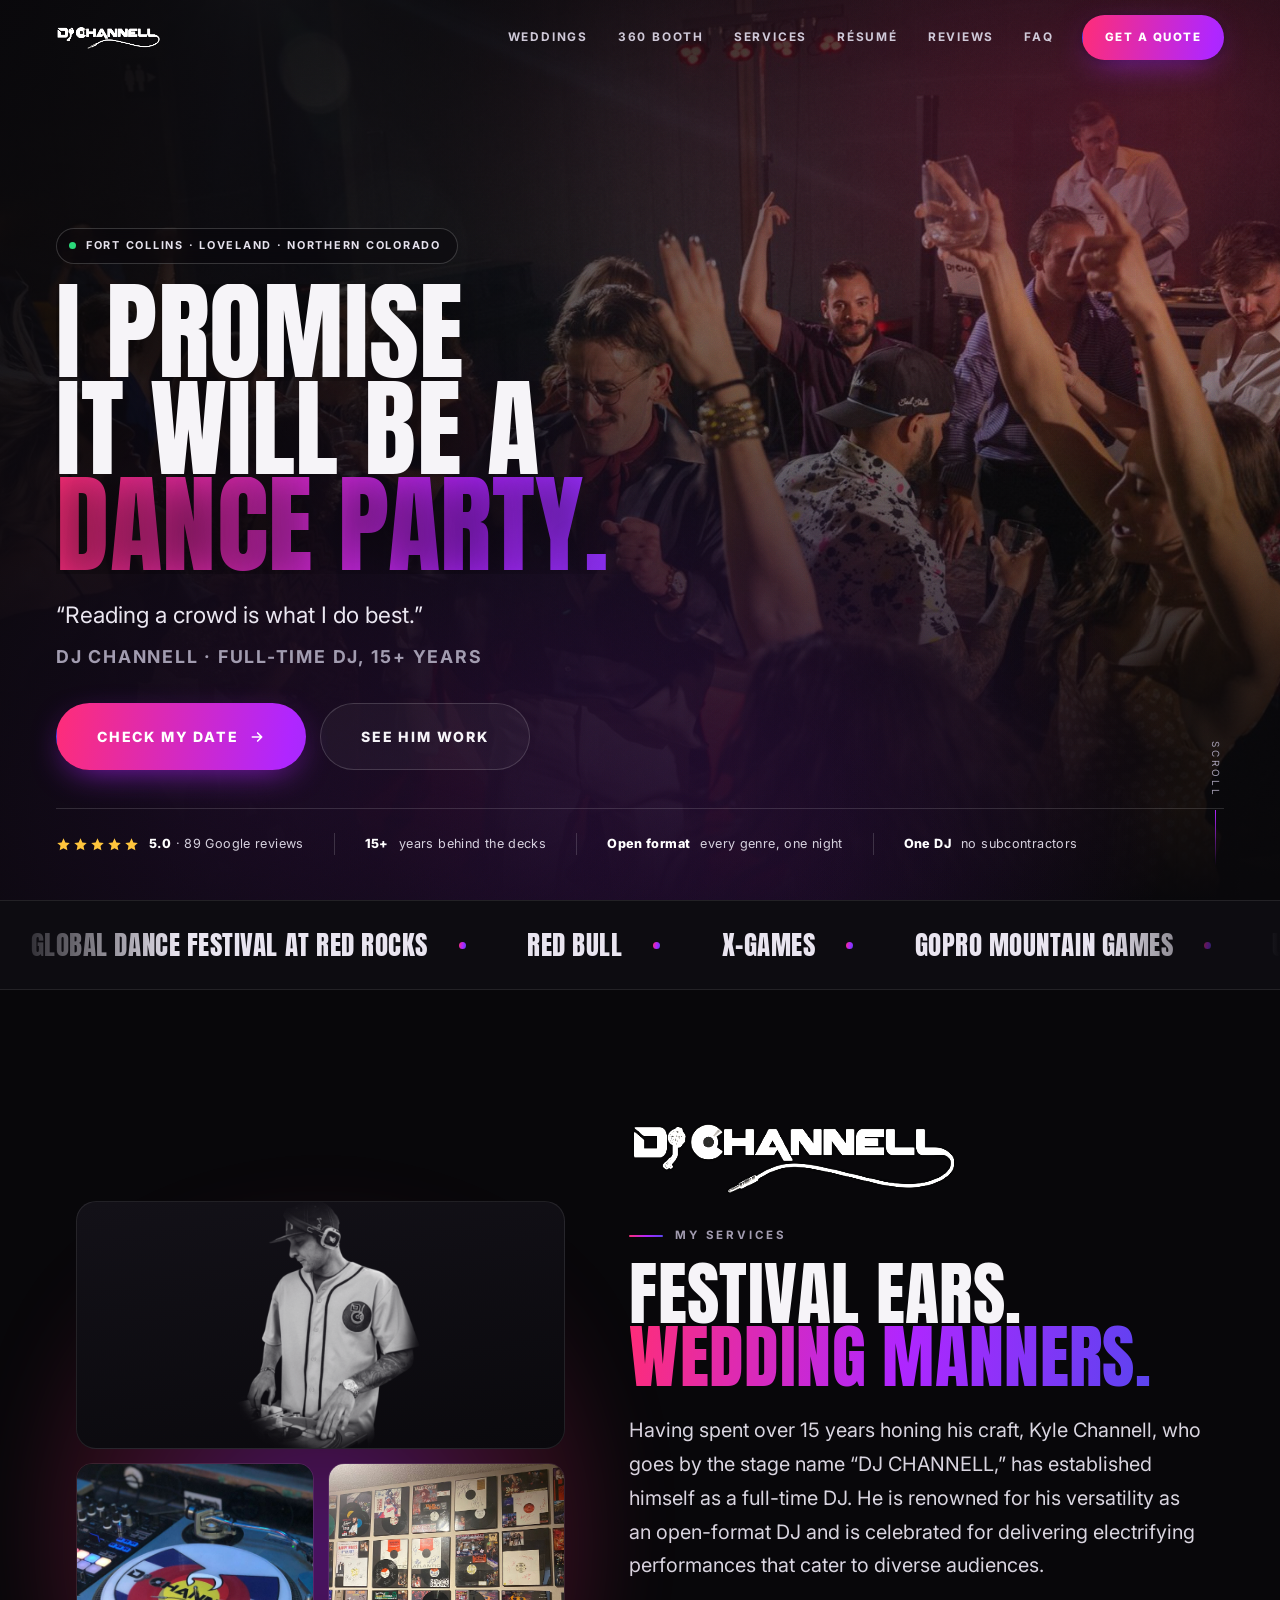
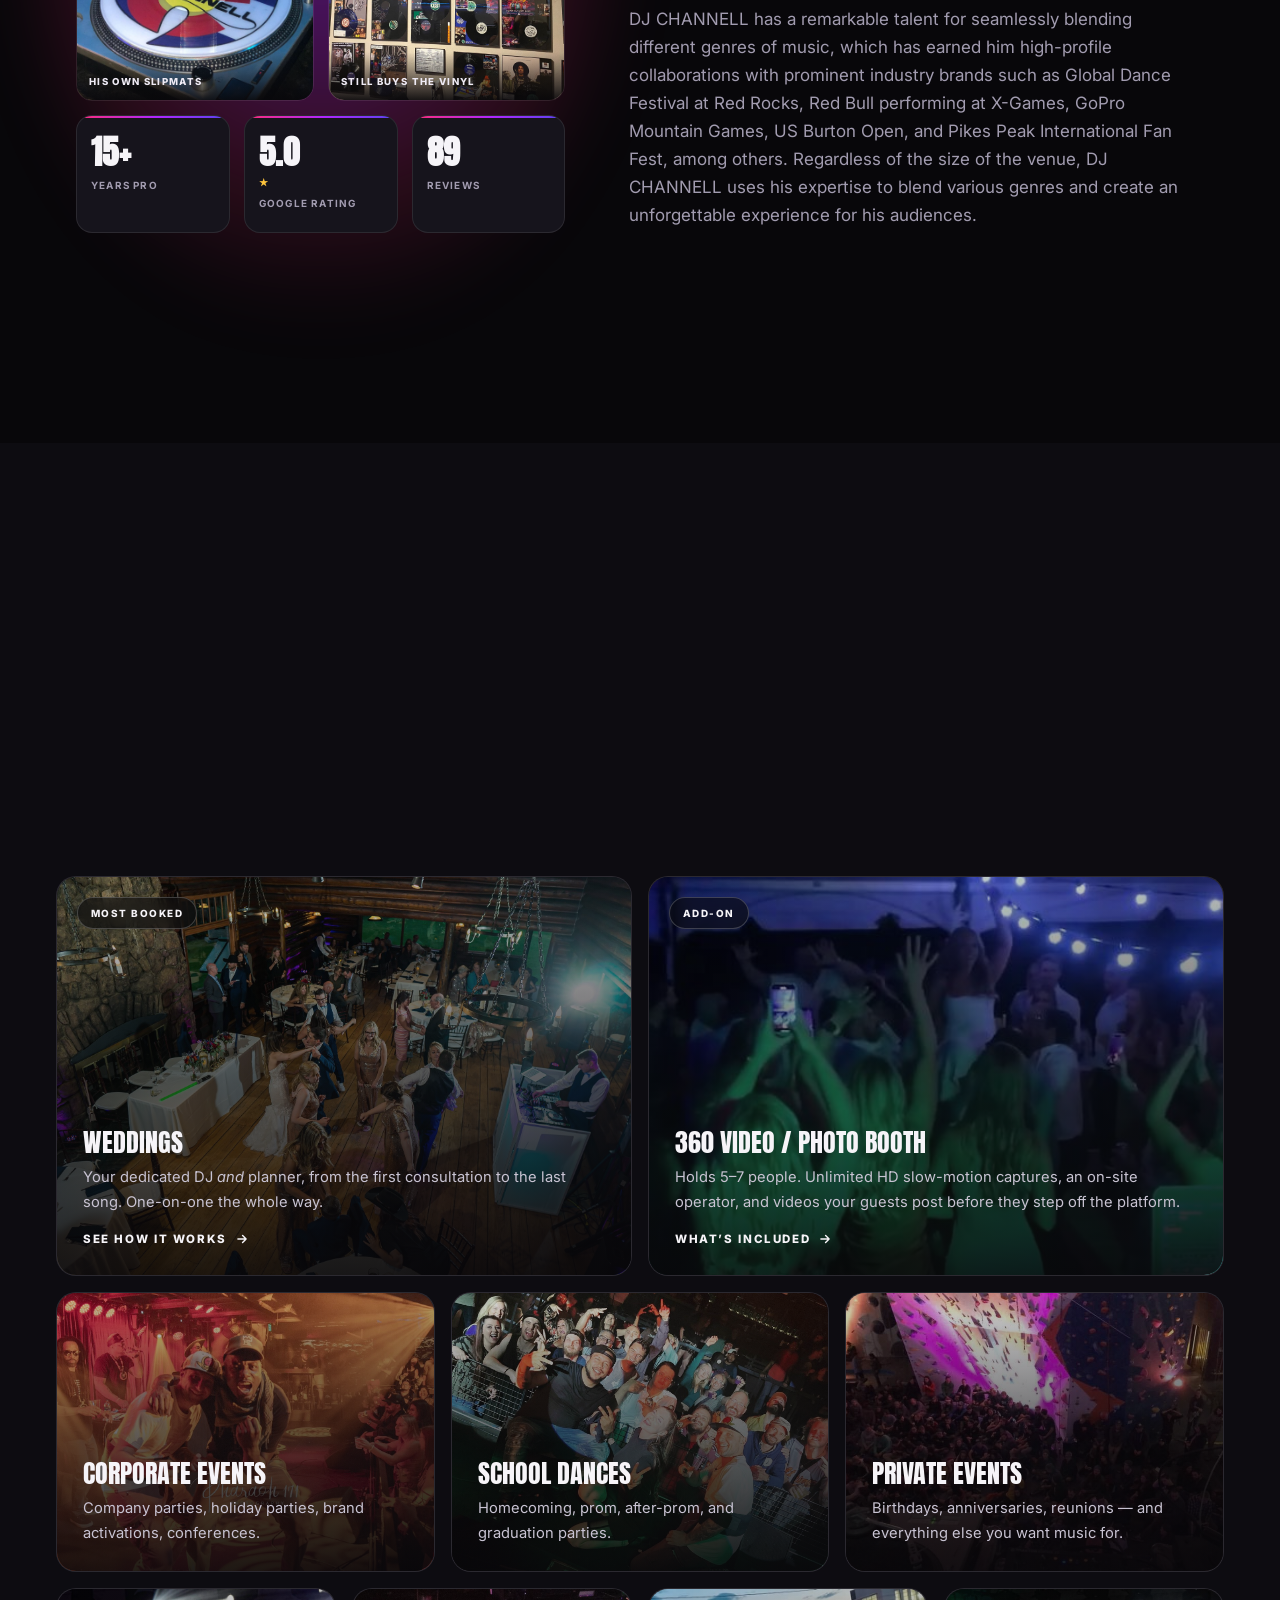
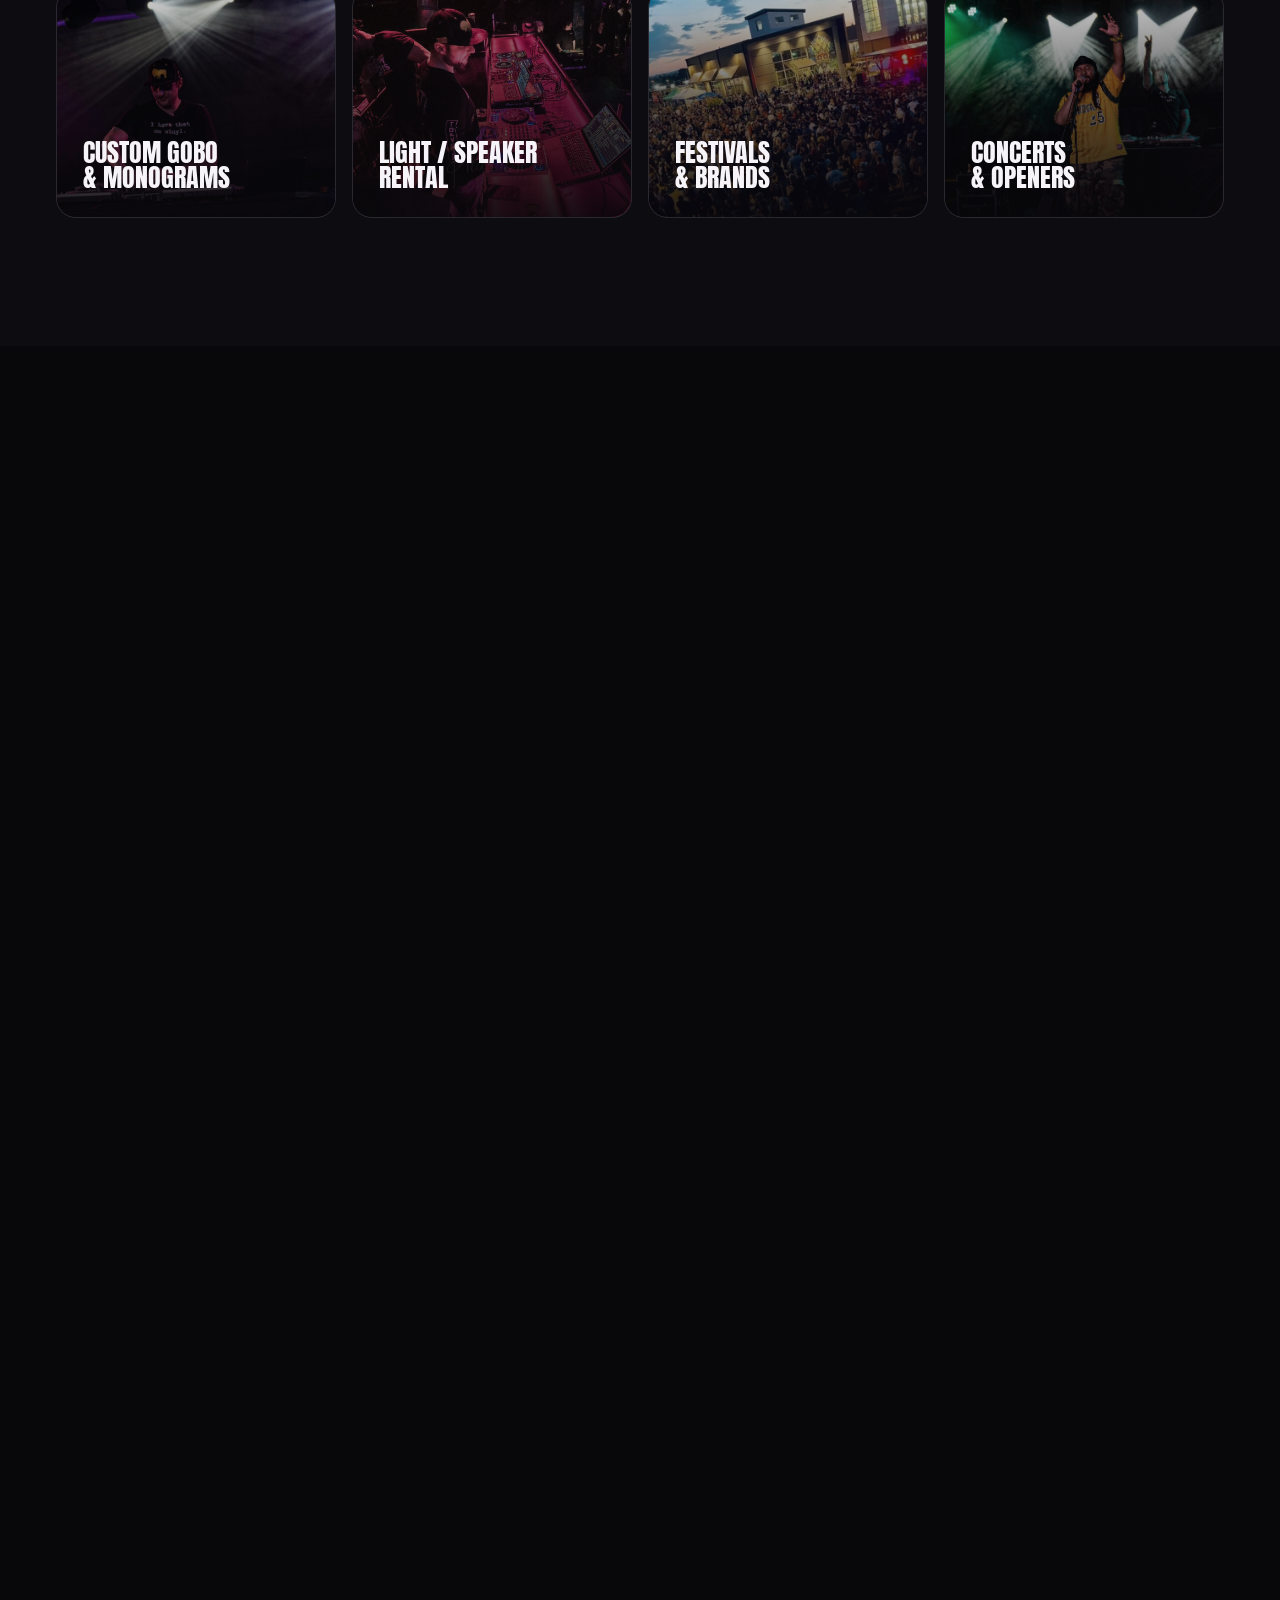
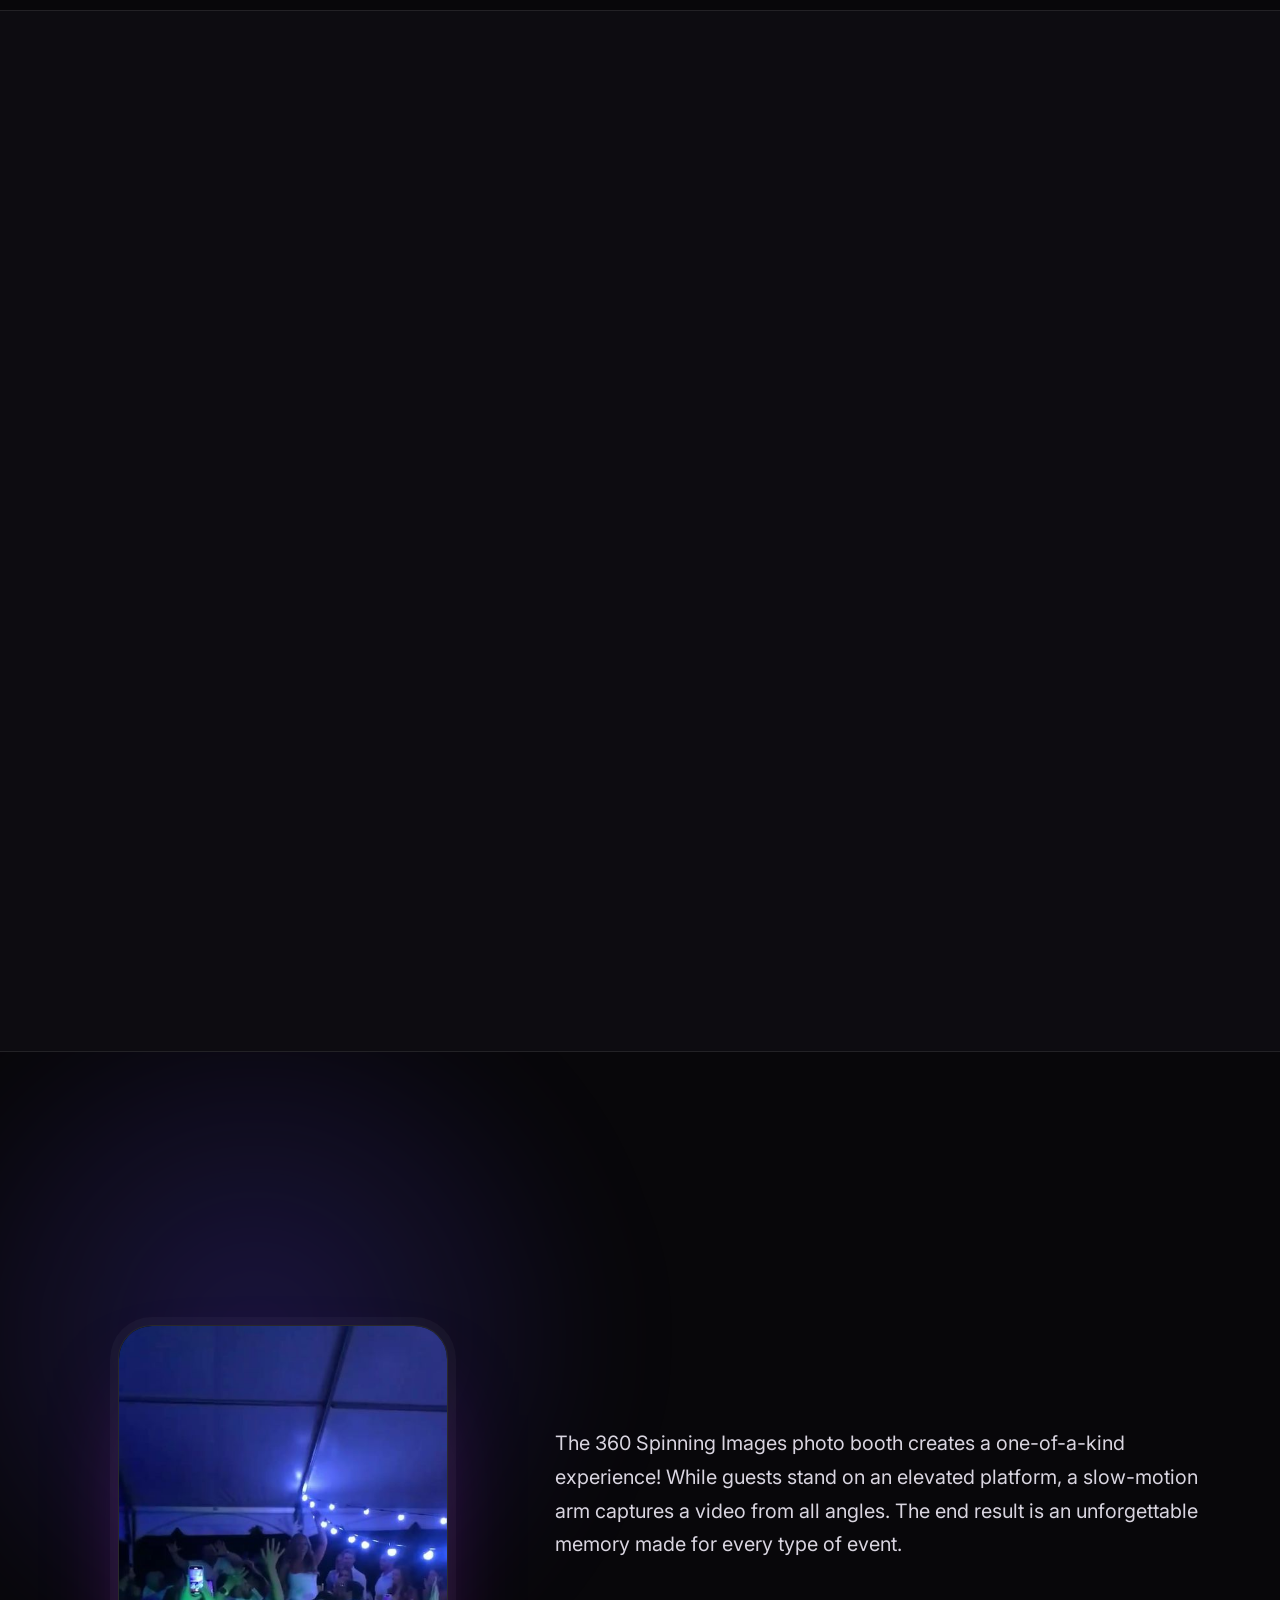
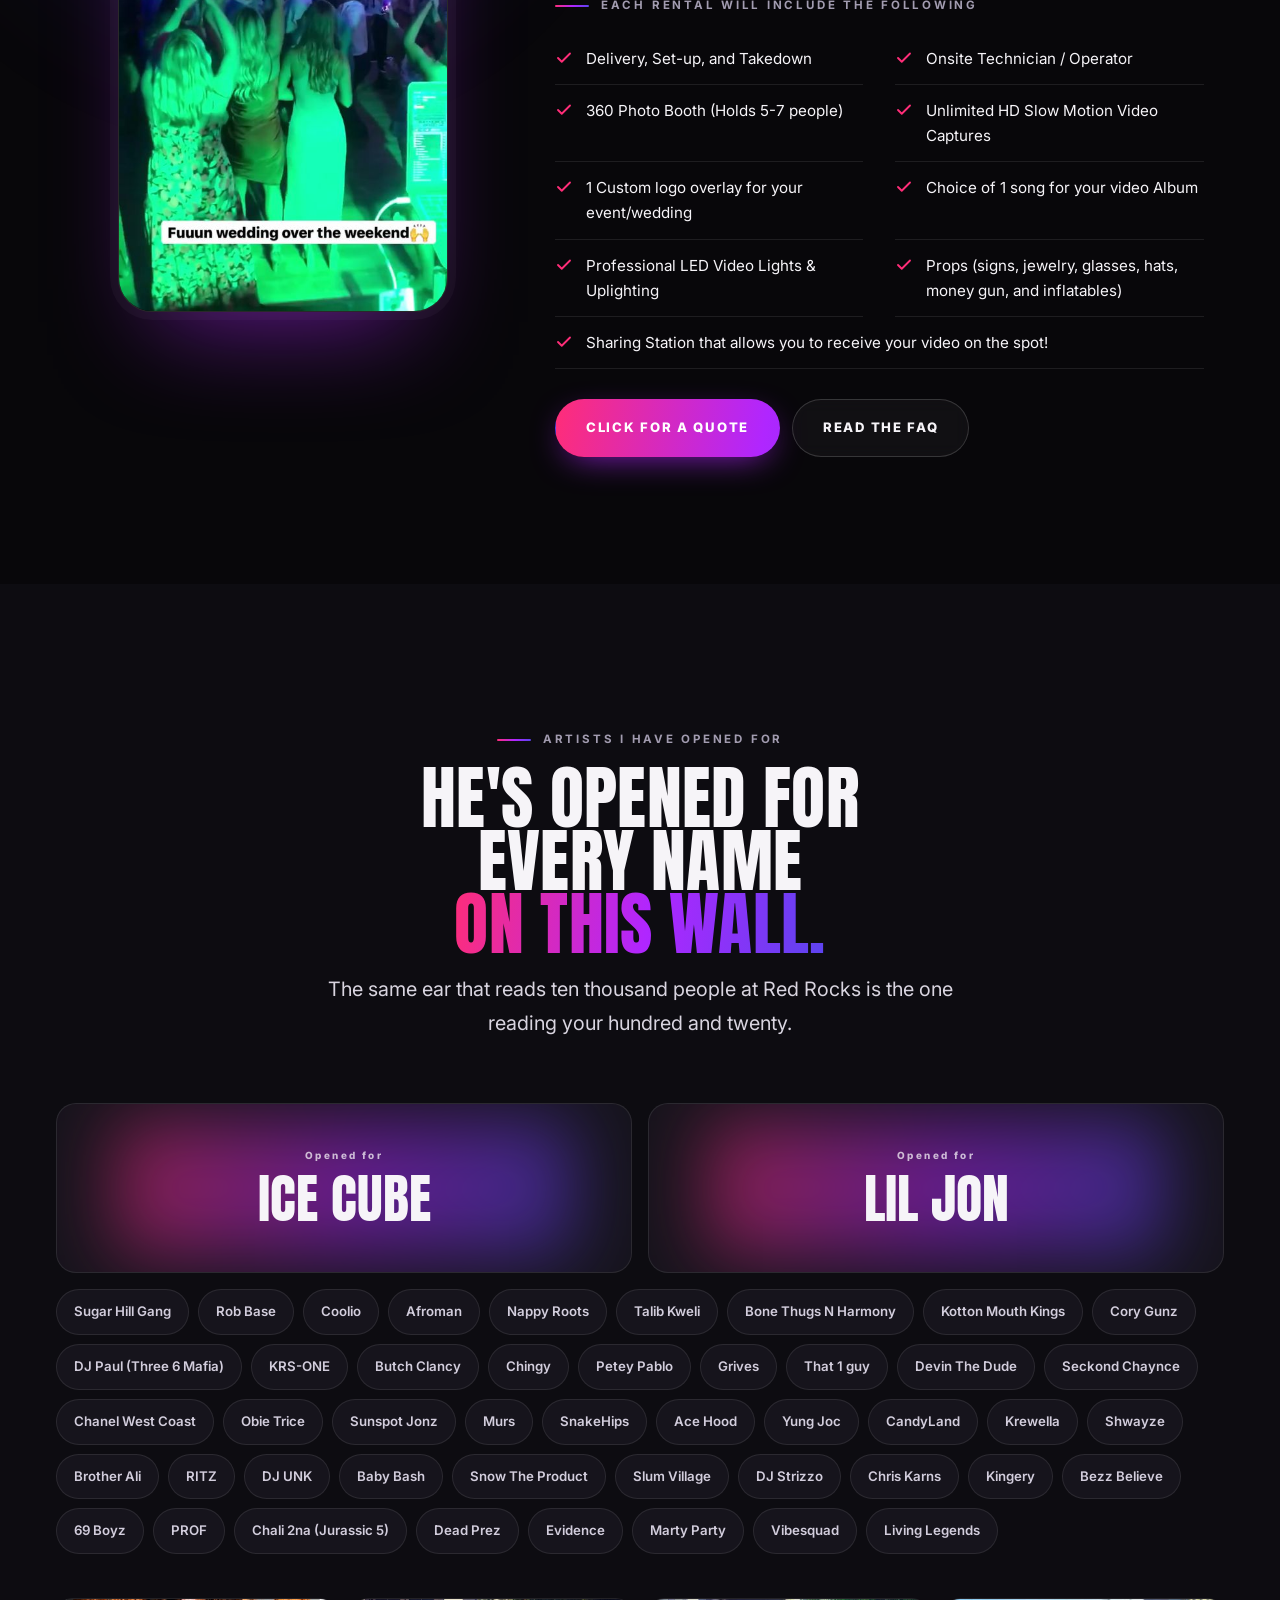
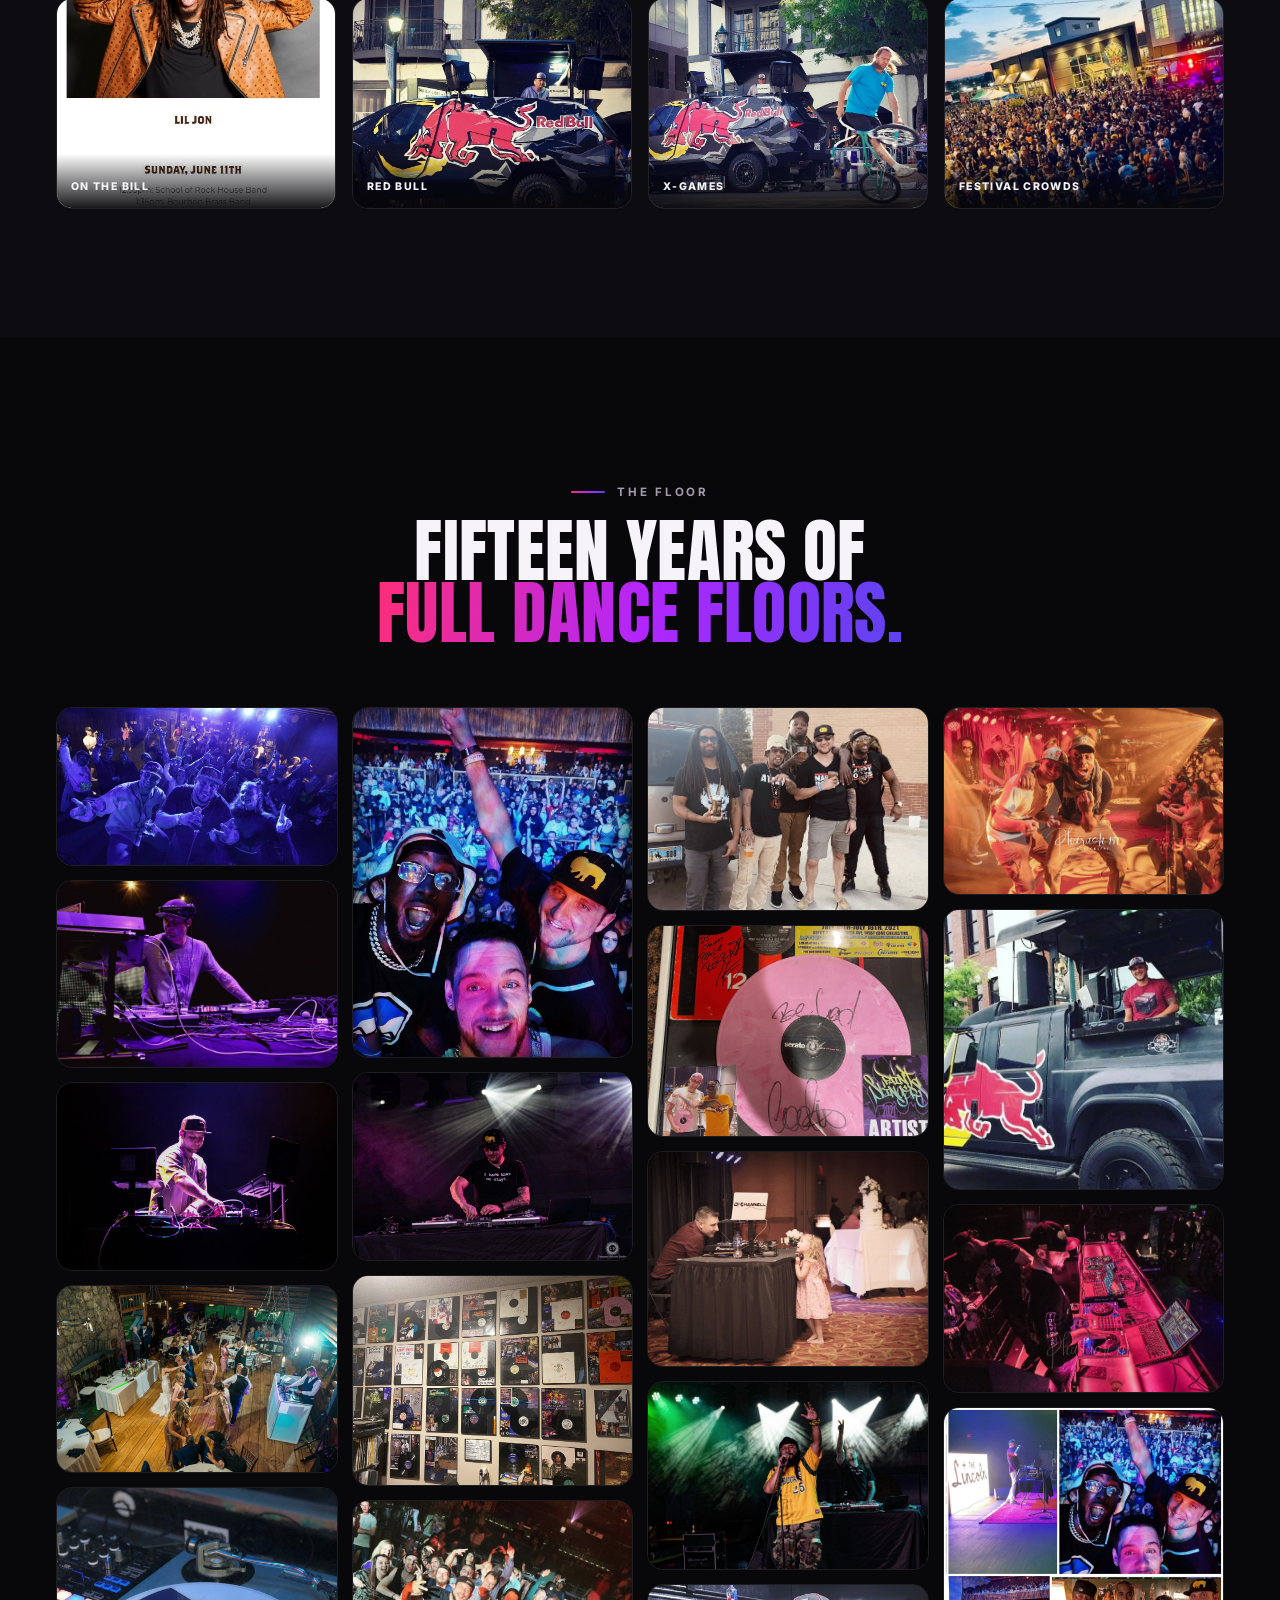
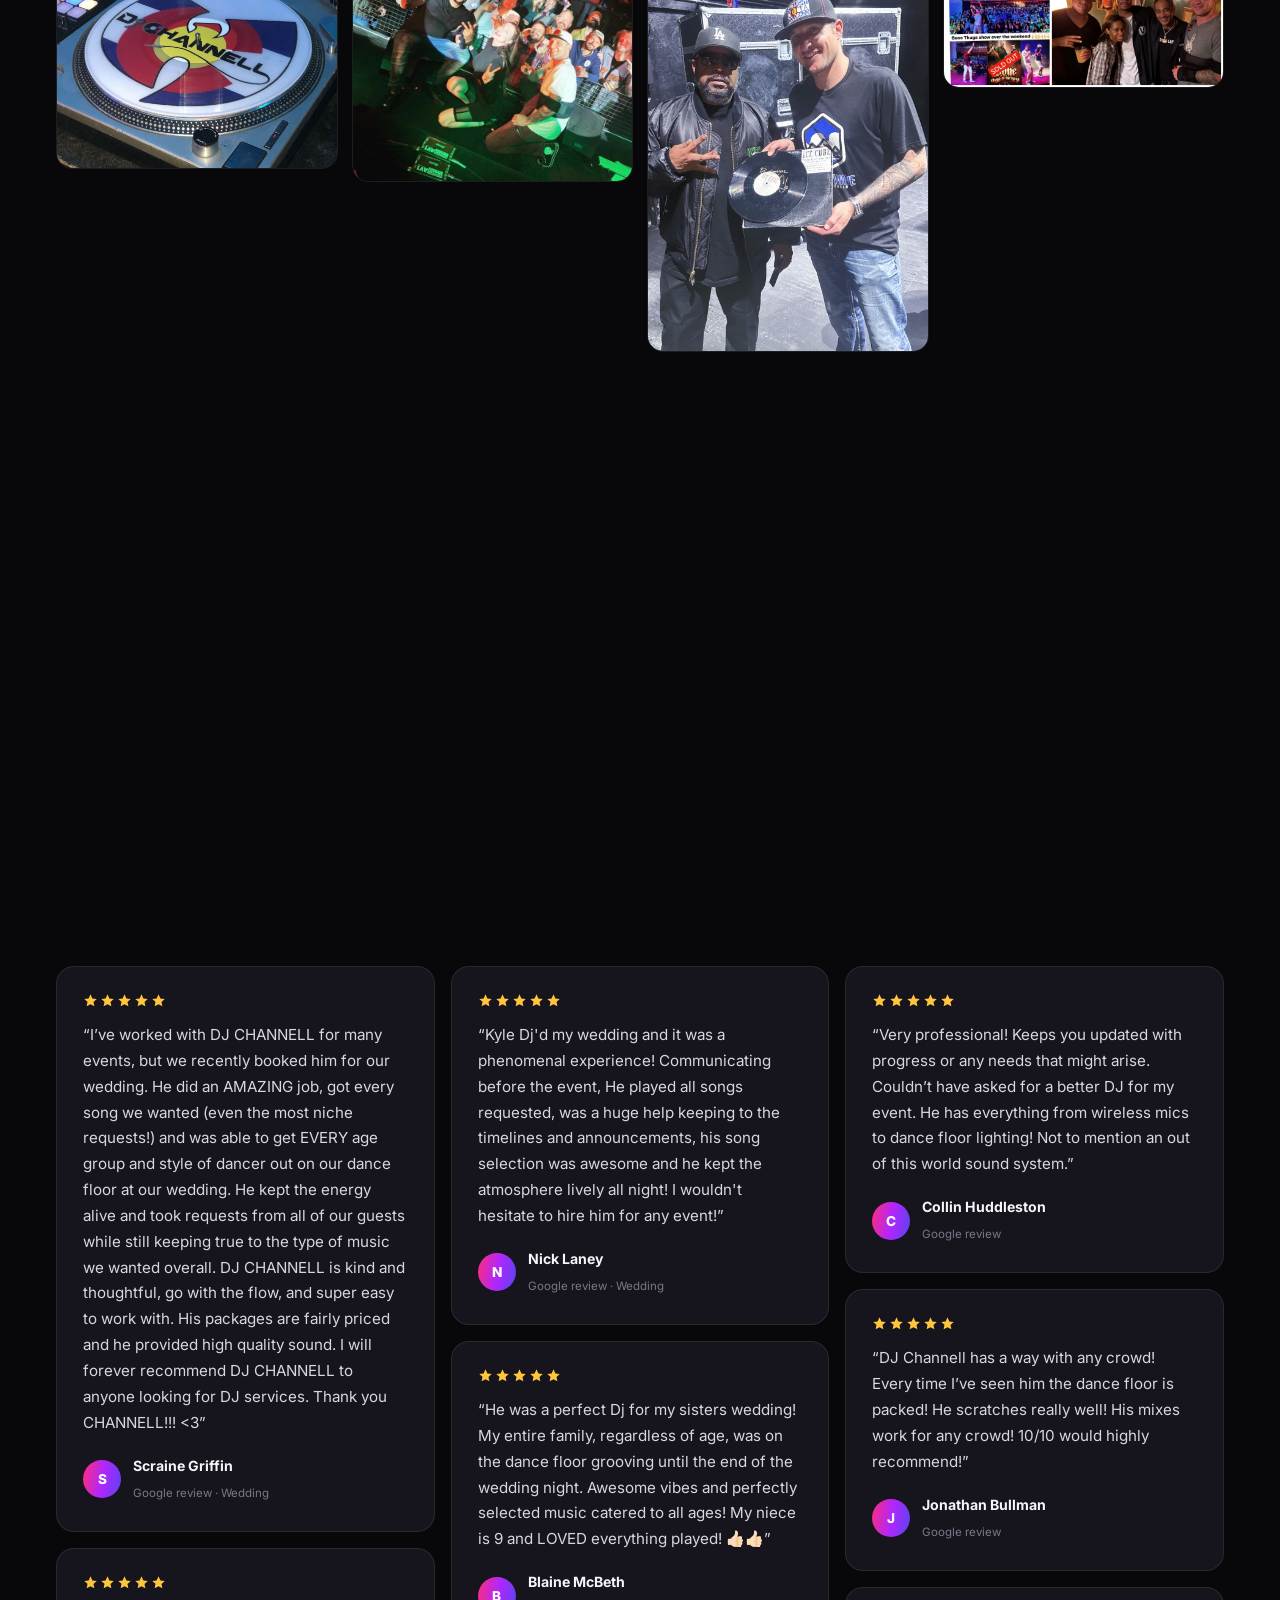
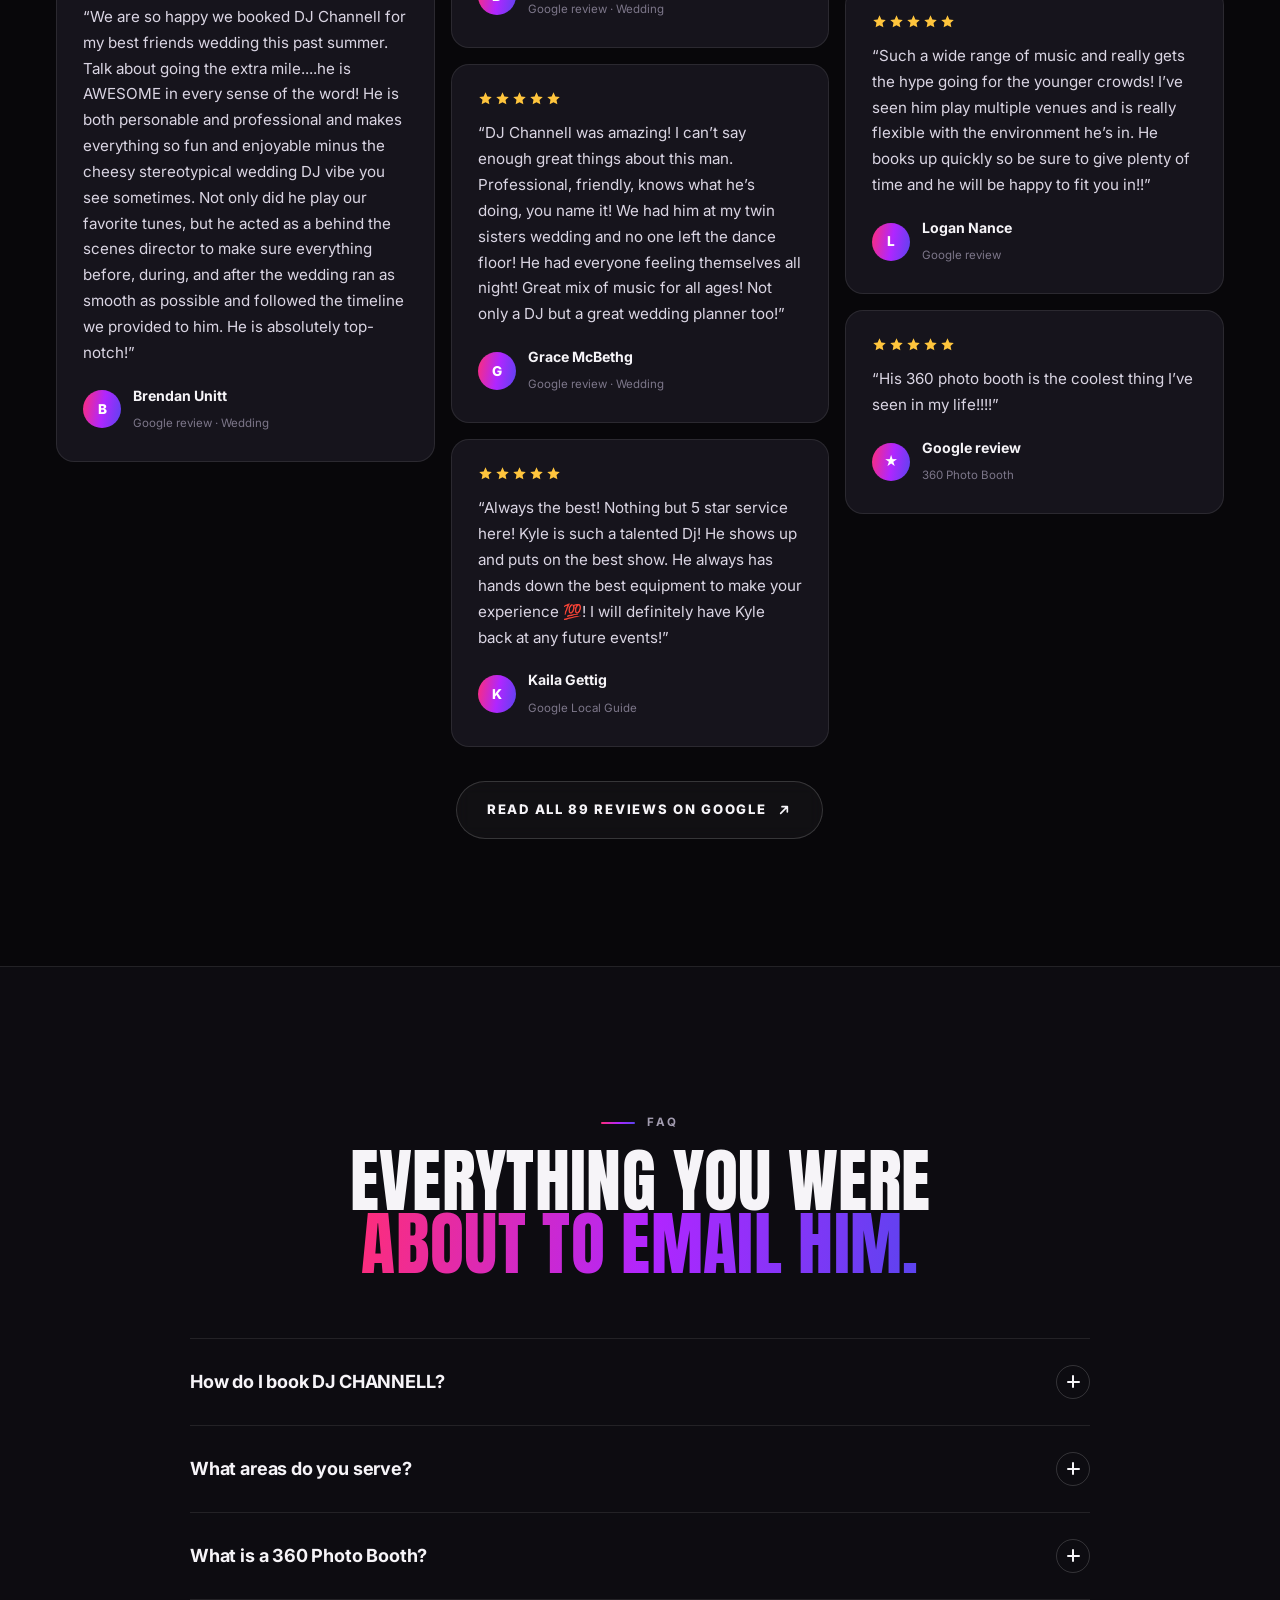
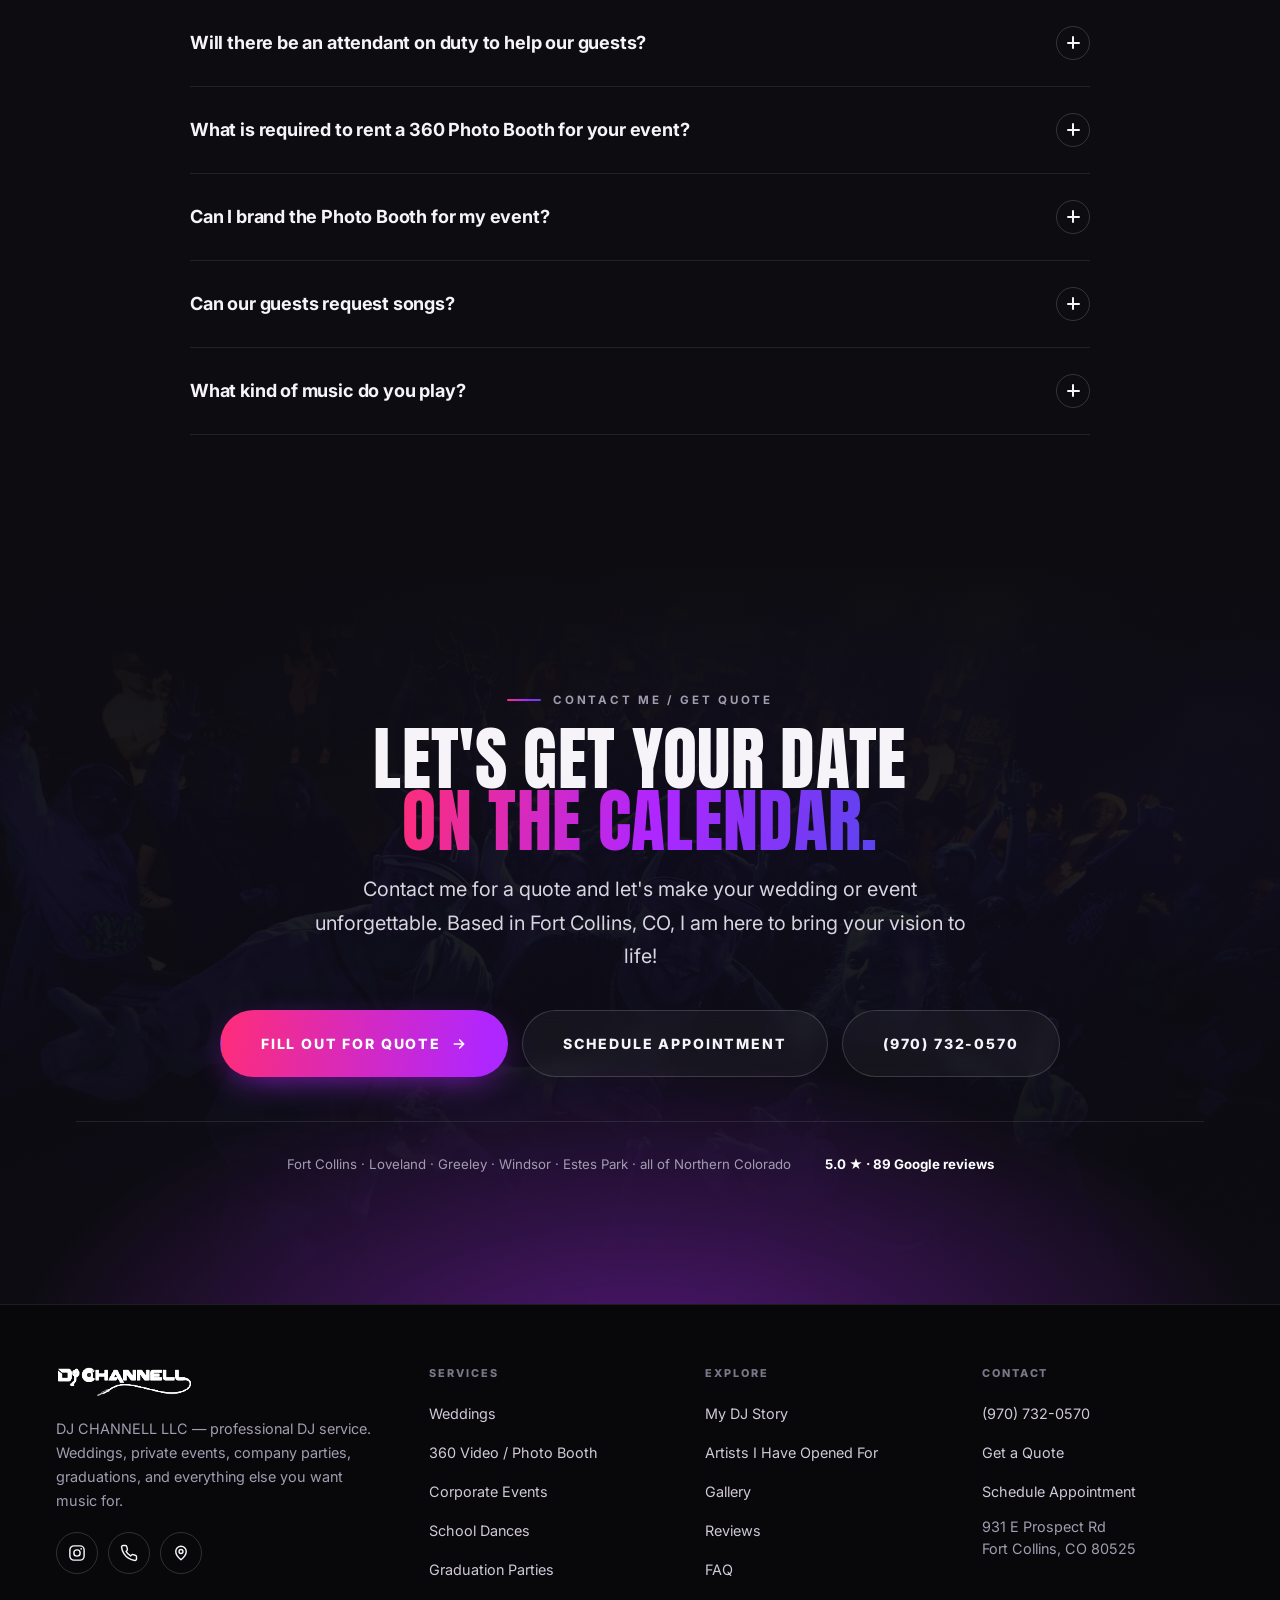
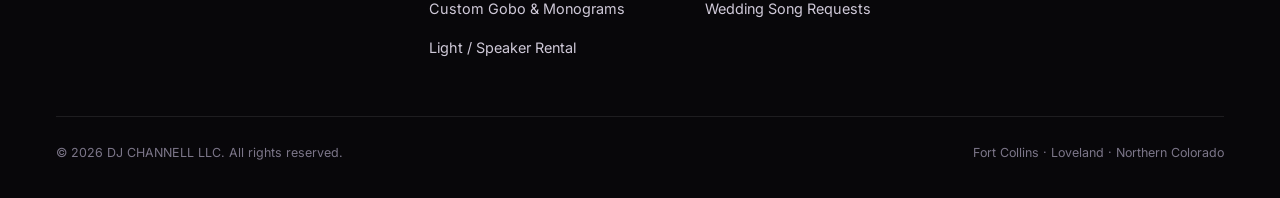
==== index.html @ 76daa9d5 "Rebuild djchannell.com as a static one-page booking site Everything Kyle wrote stays word for word —" ====
<!DOCTYPE html>
<html lang="en">
<head>
<meta charset="utf-8">
<meta name="viewport" content="width=device-width, initial-scale=1">
<title>DJ CHANNELL | Wedding &amp; Event DJ — Fort Collins, Loveland &amp; Northern Colorado</title>
<meta name="description" content="DJ CHANNELL #1 DJ Service - Weddings, Private Events, Company Parties, Graduations, and everything else you want music for! 360 Photo Booth Rentals. 15+ years, full-time, open format. 5.0 stars on Google.">
<link rel="canonical" href="https://www.djchannell.com/">

<meta property="og:type" content="website">
<meta property="og:title" content="DJ CHANNELL | Professional DJ Service">
<meta property="og:description" content="DJ CHANNELL #1 DJ Service - Weddings, Private Events, Company Parties, Graduations, and everything else you want music for! 360 Photo Booth Rentals.">
<meta property="og:image" content="assets/img/crowd-hands.jpg">
<meta name="twitter:card" content="summary_large_image">
<meta name="theme-color" content="#08070A">

<link rel="preconnect" href="https://fonts.googleapis.com">
<link rel="preconnect" href="https://fonts.gstatic.com" crossorigin>
<link href="https://fonts.googleapis.com/css2?family=Anton&family=Inter:wght@400;600;700;800&display=swap" rel="stylesheet">
<link rel="stylesheet" href="assets/css/site.css">
<link rel="icon" href="data:image/svg+xml,%3Csvg xmlns='http://www.w3.org/2000/svg' viewBox='0 0 100 100'%3E%3Ccircle cx='50' cy='50' r='48' fill='%2308070A'/%3E%3Ccircle cx='50' cy='50' r='34' fill='none' stroke='%23B026FF' stroke-width='3'/%3E%3Ccircle cx='50' cy='50' r='22' fill='none' stroke='%23FF2D78' stroke-width='3'/%3E%3Ccircle cx='50' cy='50' r='7' fill='%23FF2D78'/%3E%3C/svg%3E">

<script type="application/ld+json">
{
  "@context":"https://schema.org",
  "@type":"LocalBusiness",
  "additionalType":"https://schema.org/MusicGroup",
  "name":"DJ CHANNELL LLC",
  "alternateName":"DJ CHANNELL",
  "url":"https://www.djchannell.com/",
  "telephone":"+1-970-732-0570",
  "image":"https://www.djchannell.com/assets/img/crowd-hands.jpg",
  "priceRange":"$$",
  "address":{"@type":"PostalAddress","streetAddress":"931 E Prospect Rd","addressLocality":"Fort Collins","addressRegion":"CO","postalCode":"80525","addressCountry":"US"},
  "areaServed":["Fort Collins, CO","Loveland, CO","Greeley, CO","Windsor, CO","Estes Park, CO","Northern Colorado","Denver, CO"],
  "sameAs":["https://www.instagram.com/djchannell/","https://www.google.com/maps/place/DJ+CHANNELL+LLC/@40.5658884,-105.0592347,17z/data=!4m8!3m7!1s0x87694bcafbbd6c9f:0x2199cf529e7885d0!8m2!3d40.5658884!4d-105.0592347!9m1!1b1!16s%2Fg%2F11gt_vnf9n"],
  "aggregateRating":{"@type":"AggregateRating","ratingValue":"5.0","reviewCount":"89"},
  "makesOffer":[
    {"@type":"Offer","itemOffered":{"@type":"Service","name":"Wedding DJ"}},
    {"@type":"Offer","itemOffered":{"@type":"Service","name":"360 Photo Booth Rental"}},
    {"@type":"Offer","itemOffered":{"@type":"Service","name":"Corporate Event DJ"}},
    {"@type":"Offer","itemOffered":{"@type":"Service","name":"School Dance DJ"}},
    {"@type":"Offer","itemOffered":{"@type":"Service","name":"Light & Speaker Rental"}}
  ]
}
</script>
</head>
<body>

<!-- ══════════════════════════ NAV ══════════════════════════ -->
<header class="nav">
  <div class="wrap wrap--wide nav__inner">
    <a class="nav__logo" href="#top" aria-label="DJ CHANNELL — home">
      <img src="assets/img/logo.png" alt="DJ CHANNELL">
    </a>
    <nav class="nav__links" aria-label="Primary">
      <a href="#weddings">Weddings</a>
      <a href="#booth">360 Booth</a>
      <a href="#services">Services</a>
      <a href="#resume">Résumé</a>
      <a href="#reviews">Reviews</a>
      <a href="#faq">FAQ</a>
    </nav>
    <a class="btn btn--primary btn--sm nav__cta" href="#book">Get a Quote</a>
    <button class="nav__burger" aria-label="Menu" aria-expanded="false"><span></span><span></span><span></span></button>
  </div>
</header>

<div class="drawer" role="dialog" aria-label="Menu">
  <a href="#weddings">Weddings</a>
  <a href="#booth">360 Booth</a>
  <a href="#services">Services</a>
  <a href="#resume">Résumé</a>
  <a href="#gallery">Gallery</a>
  <a href="#reviews">Reviews</a>
  <a href="#faq">FAQ</a>
  <div class="drawer__foot">
    <a class="btn btn--primary" href="#book">Get a Quote</a>
    <a class="btn btn--ghost" href="tel:+19707320570">(970) 732-0570</a>
  </div>
</div>

<main id="top">

<!-- ══════════════════════════ HERO ══════════════════════════ -->
<section class="hero">
  <div class="hero__media">
    <img src="assets/img/crowd-hands.jpg" alt="A packed dance floor with hands in the air at a DJ CHANNELL event">
    <video data-hero-video="assets/video/hero.mp4" poster="assets/img/poster-controller.jpg"
           muted loop playsinline preload="none" aria-hidden="true"></video>
  </div>
  <div class="hero__scrim"></div>
  <div class="hero__grain"></div>

  <div class="wrap wrap--wide hero__inner">
    <p class="hero__eyebrow"><span class="dot"></span>Fort&nbsp;Collins · Loveland · Northern&nbsp;Colorado</p>

    <h1 class="display h1">
      <span class="ln"><span>I promise</span></span>
      <span class="ln"><span>it will be a</span></span>
      <span class="ln"><span class="grad-text">dance party.</span></span>
    </h1>

    <p class="hero__sub">
      “Reading a crowd is what I do best.”
      <cite>DJ CHANNELL · Full-time DJ, 15+ years</cite>
    </p>

    <div class="hero__cta">
      <a class="btn btn--primary btn--lg" href="#book">
        Check My Date
        <svg viewBox="0 0 24 24" fill="none" stroke="currentColor" stroke-width="2.5" stroke-linecap="round" stroke-linejoin="round"><path d="M5 12h14M13 6l6 6-6 6"/></svg>
      </a>
      <a class="btn btn--ghost btn--lg" href="#showreel">See Him Work</a>
    </div>

    <div class="hero__trust">
      <div class="trust">
        <span class="trust__stars" aria-hidden="true">
          <svg viewBox="0 0 24 24" fill="currentColor"><path d="M12 2l3 6.6 7 .9-5.2 4.8 1.4 7-6.2-3.4L5.8 21l1.4-7L2 9.5l7-.9z"/></svg>
          <svg viewBox="0 0 24 24" fill="currentColor"><path d="M12 2l3 6.6 7 .9-5.2 4.8 1.4 7-6.2-3.4L5.8 21l1.4-7L2 9.5l7-.9z"/></svg>
          <svg viewBox="0 0 24 24" fill="currentColor"><path d="M12 2l3 6.6 7 .9-5.2 4.8 1.4 7-6.2-3.4L5.8 21l1.4-7L2 9.5l7-.9z"/></svg>
          <svg viewBox="0 0 24 24" fill="currentColor"><path d="M12 2l3 6.6 7 .9-5.2 4.8 1.4 7-6.2-3.4L5.8 21l1.4-7L2 9.5l7-.9z"/></svg>
          <svg viewBox="0 0 24 24" fill="currentColor"><path d="M12 2l3 6.6 7 .9-5.2 4.8 1.4 7-6.2-3.4L5.8 21l1.4-7L2 9.5l7-.9z"/></svg>
        </span>
        <span><b>5.0</b> · 89 Google reviews</span>
      </div>
      <span class="trust__div" aria-hidden="true"></span>
      <div class="trust"><b>15+</b><span>years behind the decks</span></div>
      <span class="trust__div" aria-hidden="true"></span>
      <div class="trust"><b>Open&nbsp;format</b><span>every genre, one night</span></div>
      <span class="trust__div" aria-hidden="true"></span>
      <div class="trust"><b>One&nbsp;DJ</b><span>no subcontractors</span></div>
    </div>
  </div>

  <div class="scrollcue" aria-hidden="true">Scroll</div>
</section>

<!-- ══════════════════════════ MARQUEE ══════════════════════════ -->
<div class="marquee" aria-label="Brands and stages DJ CHANNELL has performed for">
  <div class="marquee__track">
    <div class="marquee__set">
      <span class="marquee__item">Global Dance Festival at Red Rocks</span>
      <span class="marquee__item">Red Bull</span>
      <span class="marquee__item">X-Games</span>
      <span class="marquee__item">GoPro Mountain Games</span>
      <span class="marquee__item">US Burton Open</span>
      <span class="marquee__item">Pikes Peak International Fan Fest</span>
    </div>
  </div>
</div>

<!-- ══════════════════════════ ABOUT / MY SERVICES ══════════════════════════ -->
<section class="about pad" id="story">
  <div class="wrap">
    <div class="about__grid">

      <div class="about__figure rv">
        <div class="glow" aria-hidden="true"></div>
        <div class="about__portrait">
          <img src="assets/img/kyle-bw.png" alt="Kyle Channell — DJ CHANNELL — mixing behind the decks">
        </div>
        <div class="about__duo">
          <figure><img src="assets/img/slipmat.jpg" alt="Custom DJ CHANNELL turntable slipmat"><figcaption>His own slipmats</figcaption></figure>
          <figure><img src="assets/img/vinyl-wall.jpg" alt="A wall of DJ CHANNELL's vinyl record collection"><figcaption>Still buys the vinyl</figcaption></figure>
        </div>
        <div class="stats">
          <div class="stat"><b>15+</b><span>Years pro</span></div>
          <div class="stat"><b>5.0<span class="star">★</span></b><span>Google rating</span></div>
          <div class="stat"><b>89</b><span>Reviews</span></div>
        </div>
      </div>

      <div class="about__copy">
        <img class="about__wordmark rv" src="assets/img/logo.png" alt="DJ CHANNELL">
        <p class="eyebrow rv rv-d1">My Services</p>
        <h2 class="display h2 rv rv-d1" style="margin-bottom:26px">
          Festival ears.<br><span class="grad-text">Wedding manners.</span>
        </h2>
        <p class="lead rv rv-d2">
          Having spent over 15 years honing his craft, Kyle Channell, who goes by the stage name “DJ CHANNELL,”
          has established himself as a full-time DJ. He is renowned for his versatility as an open-format DJ and
          is celebrated for delivering electrifying performances that cater to diverse audiences.
        </p>
        <p class="muted rv rv-d3">
          DJ CHANNELL has a remarkable talent for seamlessly blending different genres of music, which has earned
          him high-profile collaborations with prominent industry brands such as Global Dance Festival at Red Rocks,
          Red Bull performing at X-Games, GoPro Mountain Games, US Burton Open, and Pikes Peak International Fan Fest,
          among others. Regardless of the size of the venue, DJ CHANNELL uses his expertise to blend various genres
          and create an unforgettable experience for his audiences.
        </p>
        <div class="rv rv-d4" style="display:flex;flex-wrap:wrap;gap:12px;margin-top:28px">
          <a class="btn btn--primary" href="#book">Get a Quote</a>
          <a class="btn btn--ghost" href="#resume">See the Résumé</a>
        </div>
      </div>

    </div>
  </div>
</section>

<!-- ══════════════════════════ SERVICES ══════════════════════════ -->
<section class="svc pad" id="services">
  <div class="wrap wrap--wide">
    <div class="shead rv">
      <p class="eyebrow">What I Do</p>
      <h2 class="display h2">Weddings, parties,<br>and everything else<br><span class="grad-text">you want music for.</span></h2>
    </div>

    <div class="svc__grid">

      <article class="card card--lg rv">
        <div class="card__img"><img src="assets/img/wedding-reception.jpg" alt="Wedding reception dance floor lit up under string lights"></div>
        <span class="card__tag">Most booked</span>
        <h3>Weddings</h3>
        <p>Your dedicated DJ <em>and</em> planner, from the first consultation to the last song. One-on-one the whole way.</p>
        <a class="card__link" href="#weddings">See how it works
          <svg viewBox="0 0 24 24" fill="none" stroke="currentColor" stroke-width="2.5" stroke-linecap="round" stroke-linejoin="round"><path d="M5 12h14M13 6l6 6-6 6"/></svg>
        </a>
      </article>

      <article class="card card--lg rv rv-d1">
        <div class="card__img"><img src="assets/img/poster-booth.jpg" alt="360 photo booth spinning at a tented wedding reception"></div>
        <span class="card__tag">Add-on</span>
        <h3>360 Video / Photo Booth</h3>
        <p>Holds 5–7 people. Unlimited HD slow-motion captures, an on-site operator, and videos your guests post before they step off the platform.</p>
        <a class="card__link" href="#booth">What’s included
          <svg viewBox="0 0 24 24" fill="none" stroke="currentColor" stroke-width="2.5" stroke-linecap="round" stroke-linejoin="round"><path d="M5 12h14M13 6l6 6-6 6"/></svg>
        </a>
      </article>

      <article class="card card--md rv">
        <div class="card__img"><img src="assets/img/venue-orange.jpg" alt="Corporate event crowd under warm venue lighting"></div>
        <h3>Corporate Events</h3>
        <p>Company parties, holiday parties, brand activations, conferences.</p>
      </article>

      <article class="card card--md rv rv-d1">
        <div class="card__img"><img src="assets/img/venue-crowd.jpg" alt="Packed venue crowd from the DJ booth"></div>
        <h3>School Dances</h3>
        <p>Homecoming, prom, after-prom, and graduation parties.</p>
      </article>

      <article class="card card--md rv rv-d2">
        <div class="card__img"><img src="assets/img/stage-magenta.jpg" alt="Outdoor stage washed in magenta light at night"></div>
        <h3>Private Events</h3>
        <p>Birthdays, anniversaries, reunions — and everything else you want music for.</p>
      </article>

      <article class="card card--sm rv">
        <div class="card__img"><img src="assets/img/deck-whitebeams.jpg" alt="DJ CHANNELL mixing under white light beams"></div>
        <h3>Custom Gobo<br>&amp; Monograms</h3>
      </article>

      <article class="card card--sm rv rv-d1">
        <div class="card__img"><img src="assets/img/deck-pink.jpg" alt="DJ controller and speakers lit pink"></div>
        <h3>Light / Speaker<br>Rental</h3>
      </article>

      <article class="card card--sm rv rv-d2">
        <div class="card__img"><img src="assets/img/festival-dusk.jpg" alt="Large outdoor festival crowd at dusk"></div>
        <h3>Festivals<br>&amp; Brands</h3>
      </article>

      <article class="card card--sm rv rv-d3">
        <div class="card__img"><img src="assets/img/live-mic.jpg" alt="Live performance on stage with DJ CHANNELL behind the decks"></div>
        <h3>Concerts<br>&amp; Openers</h3>
      </article>

    </div>
  </div>
</section>

<!-- ══════════════════════════ WEDDINGS ══════════════════════════ -->
<section class="pad" id="weddings" style="background:var(--ink)">
  <div class="wrap">
    <div class="split">
      <div class="split__media rv">
        <div class="figure--stack">
          <div class="figure"><img src="assets/img/wedding-flowergirl.jpg" alt="DJ CHANNELL taking a request from a flower girl at the DJ booth" style="height:100%"></div>
          <div class="figure"><img src="assets/img/wedding-tent.jpg" alt="DJ CHANNELL set up under a wedding reception tent"></div>
          <div class="figure"><img src="assets/img/crowd-hands.jpg" alt="Wedding guests with hands in the air on the dance floor"></div>
        </div>
      </div>

      <div>
        <p class="eyebrow rv">Weddings</p>
        <h2 class="display h2 rv" style="margin-bottom:26px">Nobody sits<br>this one out.</h2>

        <blockquote class="pullquote grad-text rv rv-d1" style="margin-bottom:24px">
          “I promise it will be a dance party.”
        </blockquote>

        <p class="lead rv rv-d2">
          DJ CHANNEL LLC is the perfect choice for all your entertainment needs! My one-on-one approach ensures
          you a personalized experience, with me as your dedicated DJ and planner from the start to finish of your
          wedding. Plus, for added peace of mind, I require a personal consultation before any booking is made.
          Get the best music and experience for your wedding with me. I promise it will be a dance party!
          Reading a crowd is what I do best.
        </p>

        <div class="rv rv-d3" style="display:flex;flex-wrap:wrap;gap:12px;margin-top:8px">
          <a class="btn btn--primary" href="#book">Click to Get a Quote</a>
          <a class="btn btn--ghost" href="song-requests.html">Already booked? Send song requests</a>
        </div>
      </div>
    </div>

    <div class="reasons">
      <div class="reason rv">
        <div class="reason__n">01</div>
        <h4>One-on-one, start to finish</h4>
        <p>You get Kyle — not a rotating roster, not a subcontractor who first hears your name the week of. The DJ you meet is the DJ at your reception.</p>
      </div>
      <div class="reason rv rv-d1">
        <div class="reason__n">02</div>
        <h4>Your DJ <em>and</em> your planner</h4>
        <p>Timeline, announcements, cues, transitions. He runs the room so nobody in your family has to hold a clipboard.</p>
      </div>
      <div class="reason rv rv-d2">
        <div class="reason__n">03</div>
        <h4>A consultation before any booking</h4>
        <p>He requires a personal consultation before he takes the date — for added peace of mind, and so the night is planned before it's paid for.</p>
      </div>
    </div>
  </div>
</section>

<!-- ══════════════════════════ SHOWREEL ══════════════════════════ -->
<section class="pad-sm" id="showreel" style="background:var(--ink-2);border-block:1px solid var(--line)">
  <div class="wrap wrap--wide">
    <div class="shead shead--center rv">
      <p class="eyebrow eyebrow--center">Room reading, in real time</p>
      <h2 class="display h2">What a full floor<br><span class="grad-text">actually looks like.</span></h2>
    </div>
    <div class="figure rv rv-d1" style="max-width:1100px;margin-inline:auto;aspect-ratio:16/9">
      <video src="assets/video/hero.mp4" poster="assets/img/poster-controller.jpg" controls playsinline preload="metadata"></video>
    </div>
  </div>
</section>

<!-- ══════════════════════════ 360 BOOTH ══════════════════════════ -->
<section class="booth pad" id="booth">
  <div class="wrap">
    <div class="booth__grid">

      <div class="rv">
        <div class="phone">
          <video src="assets/video/booth-vertical.mp4" poster="assets/img/poster-booth.jpg" muted loop playsinline autoplay preload="metadata"></video>
        </div>
      </div>

      <div>
        <p class="eyebrow rv">360 Video / Photo Booth Rental</p>
        <h2 class="display h2 rv" style="margin-bottom:22px">The thing everyone<br>posts <span class="grad-text">that same night.</span></h2>
        <p class="lead rv rv-d1">
          The 360 Spinning Images photo booth creates a one-of-a-kind experience! While guests stand on an elevated
          platform, a slow-motion arm captures a video from all angles. The end result is an unforgettable memory
          made for every type of event.
        </p>

        <p class="eyebrow rv rv-d2" style="margin-top:34px">Each rental will include the following</p>
        <ul class="incl rv rv-d2">
          <li><svg viewBox="0 0 24 24" fill="none" stroke="currentColor" stroke-width="2.5" stroke-linecap="round" stroke-linejoin="round"><path d="M20 6L9 17l-5-5"/></svg>Delivery, Set-up, and Takedown</li>
          <li><svg viewBox="0 0 24 24" fill="none" stroke="currentColor" stroke-width="2.5" stroke-linecap="round" stroke-linejoin="round"><path d="M20 6L9 17l-5-5"/></svg>Onsite Technician / Operator</li>
          <li><svg viewBox="0 0 24 24" fill="none" stroke="currentColor" stroke-width="2.5" stroke-linecap="round" stroke-linejoin="round"><path d="M20 6L9 17l-5-5"/></svg>360 Photo Booth (Holds 5-7 people)</li>
          <li><svg viewBox="0 0 24 24" fill="none" stroke="currentColor" stroke-width="2.5" stroke-linecap="round" stroke-linejoin="round"><path d="M20 6L9 17l-5-5"/></svg>Unlimited HD Slow Motion Video Captures</li>
          <li><svg viewBox="0 0 24 24" fill="none" stroke="currentColor" stroke-width="2.5" stroke-linecap="round" stroke-linejoin="round"><path d="M20 6L9 17l-5-5"/></svg>1 Custom logo overlay for your event/wedding</li>
          <li><svg viewBox="0 0 24 24" fill="none" stroke="currentColor" stroke-width="2.5" stroke-linecap="round" stroke-linejoin="round"><path d="M20 6L9 17l-5-5"/></svg>Choice of 1 song for your video Album</li>
          <li><svg viewBox="0 0 24 24" fill="none" stroke="currentColor" stroke-width="2.5" stroke-linecap="round" stroke-linejoin="round"><path d="M20 6L9 17l-5-5"/></svg>Professional LED Video Lights &amp; Uplighting</li>
          <li><svg viewBox="0 0 24 24" fill="none" stroke="currentColor" stroke-width="2.5" stroke-linecap="round" stroke-linejoin="round"><path d="M20 6L9 17l-5-5"/></svg>Props (signs, jewelry, glasses, hats, money gun, and inflatables)</li>
          <li style="grid-column:1/-1"><svg viewBox="0 0 24 24" fill="none" stroke="currentColor" stroke-width="2.5" stroke-linecap="round" stroke-linejoin="round"><path d="M20 6L9 17l-5-5"/></svg>Sharing Station that allows you to receive your video on the spot!</li>
        </ul>

        <div class="rv rv-d3" style="display:flex;flex-wrap:wrap;gap:12px;margin-top:30px">
          <a class="btn btn--primary" href="#book">Click for a Quote</a>
          <a class="btn btn--ghost" href="#faq">Read the FAQ</a>
        </div>
      </div>

    </div>
  </div>
</section>

<!-- ══════════════════════════ RÉSUMÉ / ARTISTS ══════════════════════════ -->
<section class="artists pad" id="resume">
  <div class="wrap wrap--wide">
    <div class="shead shead--center rv">
      <p class="eyebrow eyebrow--center">Artists I Have Opened For</p>
      <h2 class="display h2">He's opened for<br>every name<br><span class="grad-text">on this wall.</span></h2>
      <p class="lead">The same ear that reads ten thousand people at Red Rocks is the one reading your hundred and twenty.</p>
    </div>

    <div class="artists__top rv">
      <div class="headliner"><div><small>Opened for</small><span>Ice Cube</span></div></div>
      <div class="headliner"><div><small>Opened for</small><span>Lil Jon</span></div></div>
    </div>

    <ul class="wall rv rv-d1">
      <li>Sugar Hill Gang</li><li>Rob Base</li><li>Coolio</li><li>Afroman</li><li>Nappy Roots</li>
      <li>Talib Kweli</li><li>Bone Thugs N Harmony</li><li>Kotton Mouth Kings</li><li>Cory Gunz</li>
      <li>DJ Paul (Three 6 Mafia)</li><li>KRS-ONE</li><li>Butch Clancy</li><li>Chingy</li><li>Petey Pablo</li>
      <li>Grives</li><li>That 1 guy</li><li>Devin The Dude</li><li>Seckond Chaynce</li><li>Chanel West Coast</li>
      <li>Obie Trice</li><li>Sunspot Jonz</li><li>Murs</li><li>SnakeHips</li><li>Ace Hood</li><li>Yung Joc</li>
      <li>CandyLand</li><li>Krewella</li><li>Shwayze</li><li>Brother Ali</li><li>RITZ</li><li>DJ UNK</li>
      <li>Baby Bash</li><li>Snow The Product</li><li>Slum Village</li><li>DJ Strizzo</li><li>Chris Karns</li>
      <li>Kingery</li><li>Bezz Believe</li><li>69 Boyz</li><li>PROF</li><li>Chali 2na (Jurassic 5)</li>
      <li>Dead Prez</li><li>Evidence</li><li>Marty Party</li><li>Vibesquad</li><li>Living Legends</li>
    </ul>

    <div class="proof">
      <figure class="rv"><img src="assets/img/liljon-lineup.jpg" alt="Festival lineup poster listing DJ CHANNELL before Lil Jon"><figcaption>On the bill</figcaption></figure>
      <figure class="rv rv-d1"><img src="assets/img/redbull-car.jpg" alt="DJ CHANNELL's setup beside the Red Bull car"><figcaption>Red Bull</figcaption></figure>
      <figure class="rv rv-d2"><img src="assets/img/redbull-bmx.jpg" alt="BMX rider mid-air over the Red Bull activation with DJ CHANNELL on the decks"><figcaption>X-Games</figcaption></figure>
      <figure class="rv rv-d3"><img src="assets/img/festival-dusk.jpg" alt="Thousands of people at an outdoor festival at dusk"><figcaption>Festival crowds</figcaption></figure>
    </div>
  </div>
</section>

<!-- ══════════════════════════ GALLERY ══════════════════════════ -->
<section class="pad" id="gallery" style="background:var(--ink)">
  <div class="wrap wrap--wide">
    <div class="shead shead--center rv">
      <p class="eyebrow eyebrow--center">The Floor</p>
      <h2 class="display h2">Fifteen years of<br><span class="grad-text">full dance floors.</span></h2>
    </div>

    <div class="gal rv rv-d1">
      <figure data-lb><img src="assets/img/crowd-blue.jpg" alt="Crowd shot from behind the DJ booth, hands in the air"></figure>
      <figure data-lb><img src="assets/img/deck-violet.jpg" alt="DJ CHANNELL mixing under a violet light bar"></figure>
      <figure data-lb><img src="assets/img/stage-purple.jpg" alt="DJ CHANNELL on a large stage in purple light"></figure>
      <figure data-lb><img src="assets/img/wedding-reception.jpg" alt="Wedding reception dance floor under string lights"></figure>
      <figure data-lb><img src="assets/img/slipmat.jpg" alt="Custom DJ CHANNELL turntable slipmat"></figure>
      <figure data-lb><img src="assets/img/selfie-artists.jpg" alt="DJ CHANNELL with artists in front of a packed crowd"></figure>
      <figure data-lb><img src="assets/img/stage-beams.jpg" alt="DJ CHANNELL behind the decks with stage beams overhead"></figure>
      <figure data-lb><img src="assets/img/vinyl-wall.jpg" alt="A wall of DJ CHANNELL's vinyl record collection"></figure>
      <figure data-lb><img src="assets/img/venue-crowd.jpg" alt="Packed venue seen from the stage"></figure>
      <figure data-lb><img src="assets/img/artists-group.jpg" alt="DJ CHANNELL with touring artists outside a venue"></figure>
      <figure data-lb><img src="assets/img/signed-vinyl.jpg" alt="Signed pink vinyl on the turntable"></figure>
      <figure data-lb><img src="assets/img/wedding-flowergirl.jpg" alt="A flower girl making a request at the DJ booth"></figure>
      <figure data-lb><img src="assets/img/live-mic.jpg" alt="Live performance with DJ CHANNELL on the decks"></figure>
      <figure data-lb><img src="assets/img/artist-vinyl.jpg" alt="DJ CHANNELL holding a record with a touring artist"></figure>
      <figure data-lb><img src="assets/img/venue-orange.jpg" alt="Warm-lit venue crowd mid-set"></figure>
      <figure data-lb><img src="assets/img/redbull-truck.jpg" alt="DJ CHANNELL with the Red Bull vehicle"></figure>
      <figure data-lb><img src="assets/img/deck-pink.jpg" alt="Mixer and controller lit in pink"></figure>
      <figure data-lb><img src="assets/img/collage.jpg" alt="Collage of DJ CHANNELL shows and crowds"></figure>
    </div>
  </div>
</section>

<!-- ══════════════════════════ REVIEWS ══════════════════════════ -->
<section class="reviews pad" id="reviews">
  <div class="wrap wrap--wide">
    <div class="shead shead--center rv">
      <p class="eyebrow eyebrow--center">Check out my reviews!</p>
      <h2 class="display h2" style="margin-bottom:26px">Eighty-nine reviews.<br><span class="grad-text">A five-point-oh average.</span></h2>
      <div class="gbadge">
        <span class="gbadge__score">5.0</span>
        <span class="gbadge__meta">
          <span class="trust__stars" aria-hidden="true">
            <svg viewBox="0 0 24 24" fill="currentColor"><path d="M12 2l3 6.6 7 .9-5.2 4.8 1.4 7-6.2-3.4L5.8 21l1.4-7L2 9.5l7-.9z"/></svg>
            <svg viewBox="0 0 24 24" fill="currentColor"><path d="M12 2l3 6.6 7 .9-5.2 4.8 1.4 7-6.2-3.4L5.8 21l1.4-7L2 9.5l7-.9z"/></svg>
            <svg viewBox="0 0 24 24" fill="currentColor"><path d="M12 2l3 6.6 7 .9-5.2 4.8 1.4 7-6.2-3.4L5.8 21l1.4-7L2 9.5l7-.9z"/></svg>
            <svg viewBox="0 0 24 24" fill="currentColor"><path d="M12 2l3 6.6 7 .9-5.2 4.8 1.4 7-6.2-3.4L5.8 21l1.4-7L2 9.5l7-.9z"/></svg>
            <svg viewBox="0 0 24 24" fill="currentColor"><path d="M12 2l3 6.6 7 .9-5.2 4.8 1.4 7-6.2-3.4L5.8 21l1.4-7L2 9.5l7-.9z"/></svg>
          </span>
          Rated 5.0 from 89 reviews on Google
        </span>
      </div>
    </div>

    <div class="rgrid rv rv-d1">

      <blockquote class="rev">
        <div class="rev__stars" aria-label="5 out of 5">
          <svg viewBox="0 0 24 24" fill="currentColor"><path d="M12 2l3 6.6 7 .9-5.2 4.8 1.4 7-6.2-3.4L5.8 21l1.4-7L2 9.5l7-.9z"/></svg><svg viewBox="0 0 24 24" fill="currentColor"><path d="M12 2l3 6.6 7 .9-5.2 4.8 1.4 7-6.2-3.4L5.8 21l1.4-7L2 9.5l7-.9z"/></svg><svg viewBox="0 0 24 24" fill="currentColor"><path d="M12 2l3 6.6 7 .9-5.2 4.8 1.4 7-6.2-3.4L5.8 21l1.4-7L2 9.5l7-.9z"/></svg><svg viewBox="0 0 24 24" fill="currentColor"><path d="M12 2l3 6.6 7 .9-5.2 4.8 1.4 7-6.2-3.4L5.8 21l1.4-7L2 9.5l7-.9z"/></svg><svg viewBox="0 0 24 24" fill="currentColor"><path d="M12 2l3 6.6 7 .9-5.2 4.8 1.4 7-6.2-3.4L5.8 21l1.4-7L2 9.5l7-.9z"/></svg>
        </div>
        <p>“I’ve worked with DJ CHANNELL for many events, but we recently booked him for our wedding. He did an AMAZING job, got every song we wanted (even the most niche requests!) and was able to get EVERY age group and style of dancer out on our dance floor at our wedding. He kept the energy alive and took requests from all of our guests while still keeping true to the type of music we wanted overall. DJ CHANNELL is kind and thoughtful, go with the flow, and super easy to work with. His packages are fairly priced and he provided high quality sound. I will forever recommend DJ CHANNELL to anyone looking for DJ services. Thank you CHANNELL!!! &lt;3”</p>
        <footer><span class="rev__av">S</span><span class="rev__who"><b>Scraine Griffin</b><span>Google review · Wedding</span></span></footer>
      </blockquote>

      <blockquote class="rev">
        <div class="rev__stars" aria-label="5 out of 5">
          <svg viewBox="0 0 24 24" fill="currentColor"><path d="M12 2l3 6.6 7 .9-5.2 4.8 1.4 7-6.2-3.4L5.8 21l1.4-7L2 9.5l7-.9z"/></svg><svg viewBox="0 0 24 24" fill="currentColor"><path d="M12 2l3 6.6 7 .9-5.2 4.8 1.4 7-6.2-3.4L5.8 21l1.4-7L2 9.5l7-.9z"/></svg><svg viewBox="0 0 24 24" fill="currentColor"><path d="M12 2l3 6.6 7 .9-5.2 4.8 1.4 7-6.2-3.4L5.8 21l1.4-7L2 9.5l7-.9z"/></svg><svg viewBox="0 0 24 24" fill="currentColor"><path d="M12 2l3 6.6 7 .9-5.2 4.8 1.4 7-6.2-3.4L5.8 21l1.4-7L2 9.5l7-.9z"/></svg><svg viewBox="0 0 24 24" fill="currentColor"><path d="M12 2l3 6.6 7 .9-5.2 4.8 1.4 7-6.2-3.4L5.8 21l1.4-7L2 9.5l7-.9z"/></svg>
        </div>
        <p>“We are so happy we booked DJ Channell for my best friends wedding this past summer. Talk about going the extra mile....he is AWESOME in every sense of the word! He is both personable and professional and makes everything so fun and enjoyable minus the cheesy stereotypical wedding DJ vibe you see sometimes. Not only did he play our favorite tunes, but he acted as a behind the scenes director to make sure everything before, during, and after the wedding ran as smooth as possible and followed the timeline we provided to him. He is absolutely top-notch!”</p>
        <footer><span class="rev__av">B</span><span class="rev__who"><b>Brendan Unitt</b><span>Google review · Wedding</span></span></footer>
      </blockquote>

      <blockquote class="rev">
        <div class="rev__stars" aria-label="5 out of 5">
          <svg viewBox="0 0 24 24" fill="currentColor"><path d="M12 2l3 6.6 7 .9-5.2 4.8 1.4 7-6.2-3.4L5.8 21l1.4-7L2 9.5l7-.9z"/></svg><svg viewBox="0 0 24 24" fill="currentColor"><path d="M12 2l3 6.6 7 .9-5.2 4.8 1.4 7-6.2-3.4L5.8 21l1.4-7L2 9.5l7-.9z"/></svg><svg viewBox="0 0 24 24" fill="currentColor"><path d="M12 2l3 6.6 7 .9-5.2 4.8 1.4 7-6.2-3.4L5.8 21l1.4-7L2 9.5l7-.9z"/></svg><svg viewBox="0 0 24 24" fill="currentColor"><path d="M12 2l3 6.6 7 .9-5.2 4.8 1.4 7-6.2-3.4L5.8 21l1.4-7L2 9.5l7-.9z"/></svg><svg viewBox="0 0 24 24" fill="currentColor"><path d="M12 2l3 6.6 7 .9-5.2 4.8 1.4 7-6.2-3.4L5.8 21l1.4-7L2 9.5l7-.9z"/></svg>
        </div>
        <p>“Kyle Dj'd my wedding and it was a phenomenal experience! Communicating before the event, He played all songs requested, was a huge help keeping to the timelines and announcements, his song selection was awesome and he kept the atmosphere lively all night! I wouldn't hesitate to hire him for any event!”</p>
        <footer><span class="rev__av">N</span><span class="rev__who"><b>Nick Laney</b><span>Google review · Wedding</span></span></footer>
      </blockquote>

      <blockquote class="rev">
        <div class="rev__stars" aria-label="5 out of 5">
          <svg viewBox="0 0 24 24" fill="currentColor"><path d="M12 2l3 6.6 7 .9-5.2 4.8 1.4 7-6.2-3.4L5.8 21l1.4-7L2 9.5l7-.9z"/></svg><svg viewBox="0 0 24 24" fill="currentColor"><path d="M12 2l3 6.6 7 .9-5.2 4.8 1.4 7-6.2-3.4L5.8 21l1.4-7L2 9.5l7-.9z"/></svg><svg viewBox="0 0 24 24" fill="currentColor"><path d="M12 2l3 6.6 7 .9-5.2 4.8 1.4 7-6.2-3.4L5.8 21l1.4-7L2 9.5l7-.9z"/></svg><svg viewBox="0 0 24 24" fill="currentColor"><path d="M12 2l3 6.6 7 .9-5.2 4.8 1.4 7-6.2-3.4L5.8 21l1.4-7L2 9.5l7-.9z"/></svg><svg viewBox="0 0 24 24" fill="currentColor"><path d="M12 2l3 6.6 7 .9-5.2 4.8 1.4 7-6.2-3.4L5.8 21l1.4-7L2 9.5l7-.9z"/></svg>
        </div>
        <p>“He was a perfect Dj for my sisters wedding! My entire family, regardless of age, was on the dance floor grooving until the end of the wedding night. Awesome vibes and perfectly selected music catered to all ages! My niece is 9 and LOVED everything played! 👍🏻👍🏻”</p>
        <footer><span class="rev__av">B</span><span class="rev__who"><b>Blaine McBeth</b><span>Google review · Wedding</span></span></footer>
      </blockquote>

      <blockquote class="rev">
        <div class="rev__stars" aria-label="5 out of 5">
          <svg viewBox="0 0 24 24" fill="currentColor"><path d="M12 2l3 6.6 7 .9-5.2 4.8 1.4 7-6.2-3.4L5.8 21l1.4-7L2 9.5l7-.9z"/></svg><svg viewBox="0 0 24 24" fill="currentColor"><path d="M12 2l3 6.6 7 .9-5.2 4.8 1.4 7-6.2-3.4L5.8 21l1.4-7L2 9.5l7-.9z"/></svg><svg viewBox="0 0 24 24" fill="currentColor"><path d="M12 2l3 6.6 7 .9-5.2 4.8 1.4 7-6.2-3.4L5.8 21l1.4-7L2 9.5l7-.9z"/></svg><svg viewBox="0 0 24 24" fill="currentColor"><path d="M12 2l3 6.6 7 .9-5.2 4.8 1.4 7-6.2-3.4L5.8 21l1.4-7L2 9.5l7-.9z"/></svg><svg viewBox="0 0 24 24" fill="currentColor"><path d="M12 2l3 6.6 7 .9-5.2 4.8 1.4 7-6.2-3.4L5.8 21l1.4-7L2 9.5l7-.9z"/></svg>
        </div>
        <p>“DJ Channell was amazing! I can’t say enough great things about this man. Professional, friendly, knows what he’s doing, you name it! We had him at my twin sisters wedding and no one left the dance floor! He had everyone feeling themselves all night! Great mix of music for all ages! Not only a DJ but a great wedding planner too!”</p>
        <footer><span class="rev__av">G</span><span class="rev__who"><b>Grace McBethg</b><span>Google review · Wedding</span></span></footer>
      </blockquote>

      <blockquote class="rev">
        <div class="rev__stars" aria-label="5 out of 5">
          <svg viewBox="0 0 24 24" fill="currentColor"><path d="M12 2l3 6.6 7 .9-5.2 4.8 1.4 7-6.2-3.4L5.8 21l1.4-7L2 9.5l7-.9z"/></svg><svg viewBox="0 0 24 24" fill="currentColor"><path d="M12 2l3 6.6 7 .9-5.2 4.8 1.4 7-6.2-3.4L5.8 21l1.4-7L2 9.5l7-.9z"/></svg><svg viewBox="0 0 24 24" fill="currentColor"><path d="M12 2l3 6.6 7 .9-5.2 4.8 1.4 7-6.2-3.4L5.8 21l1.4-7L2 9.5l7-.9z"/></svg><svg viewBox="0 0 24 24" fill="currentColor"><path d="M12 2l3 6.6 7 .9-5.2 4.8 1.4 7-6.2-3.4L5.8 21l1.4-7L2 9.5l7-.9z"/></svg><svg viewBox="0 0 24 24" fill="currentColor"><path d="M12 2l3 6.6 7 .9-5.2 4.8 1.4 7-6.2-3.4L5.8 21l1.4-7L2 9.5l7-.9z"/></svg>
        </div>
        <p>“Always the best! Nothing but 5 star service here! Kyle is such a talented Dj! He shows up and puts on the best show. He always has hands down the best equipment to make your experience 💯! I will definitely have Kyle back at any future events!”</p>
        <footer><span class="rev__av">K</span><span class="rev__who"><b>Kaila Gettig</b><span>Google Local Guide</span></span></footer>
      </blockquote>

      <blockquote class="rev">
        <div class="rev__stars" aria-label="5 out of 5">
          <svg viewBox="0 0 24 24" fill="currentColor"><path d="M12 2l3 6.6 7 .9-5.2 4.8 1.4 7-6.2-3.4L5.8 21l1.4-7L2 9.5l7-.9z"/></svg><svg viewBox="0 0 24 24" fill="currentColor"><path d="M12 2l3 6.6 7 .9-5.2 4.8 1.4 7-6.2-3.4L5.8 21l1.4-7L2 9.5l7-.9z"/></svg><svg viewBox="0 0 24 24" fill="currentColor"><path d="M12 2l3 6.6 7 .9-5.2 4.8 1.4 7-6.2-3.4L5.8 21l1.4-7L2 9.5l7-.9z"/></svg><svg viewBox="0 0 24 24" fill="currentColor"><path d="M12 2l3 6.6 7 .9-5.2 4.8 1.4 7-6.2-3.4L5.8 21l1.4-7L2 9.5l7-.9z"/></svg><svg viewBox="0 0 24 24" fill="currentColor"><path d="M12 2l3 6.6 7 .9-5.2 4.8 1.4 7-6.2-3.4L5.8 21l1.4-7L2 9.5l7-.9z"/></svg>
        </div>
        <p>“Very professional! Keeps you updated with progress or any needs that might arise. Couldn’t have asked for a better DJ for my event. He has everything from wireless mics to dance floor lighting! Not to mention an out of this world sound system.”</p>
        <footer><span class="rev__av">C</span><span class="rev__who"><b>Collin Huddleston</b><span>Google review</span></span></footer>
      </blockquote>

      <blockquote class="rev">
        <div class="rev__stars" aria-label="5 out of 5">
          <svg viewBox="0 0 24 24" fill="currentColor"><path d="M12 2l3 6.6 7 .9-5.2 4.8 1.4 7-6.2-3.4L5.8 21l1.4-7L2 9.5l7-.9z"/></svg><svg viewBox="0 0 24 24" fill="currentColor"><path d="M12 2l3 6.6 7 .9-5.2 4.8 1.4 7-6.2-3.4L5.8 21l1.4-7L2 9.5l7-.9z"/></svg><svg viewBox="0 0 24 24" fill="currentColor"><path d="M12 2l3 6.6 7 .9-5.2 4.8 1.4 7-6.2-3.4L5.8 21l1.4-7L2 9.5l7-.9z"/></svg><svg viewBox="0 0 24 24" fill="currentColor"><path d="M12 2l3 6.6 7 .9-5.2 4.8 1.4 7-6.2-3.4L5.8 21l1.4-7L2 9.5l7-.9z"/></svg><svg viewBox="0 0 24 24" fill="currentColor"><path d="M12 2l3 6.6 7 .9-5.2 4.8 1.4 7-6.2-3.4L5.8 21l1.4-7L2 9.5l7-.9z"/></svg>
        </div>
        <p>“DJ Channell has a way with any crowd! Every time I’ve seen him the dance floor is packed! He scratches really well! His mixes work for any crowd! 10/10 would highly recommend!”</p>
        <footer><span class="rev__av">J</span><span class="rev__who"><b>Jonathan Bullman</b><span>Google review</span></span></footer>
      </blockquote>

      <blockquote class="rev">
        <div class="rev__stars" aria-label="5 out of 5">
          <svg viewBox="0 0 24 24" fill="currentColor"><path d="M12 2l3 6.6 7 .9-5.2 4.8 1.4 7-6.2-3.4L5.8 21l1.4-7L2 9.5l7-.9z"/></svg><svg viewBox="0 0 24 24" fill="currentColor"><path d="M12 2l3 6.6 7 .9-5.2 4.8 1.4 7-6.2-3.4L5.8 21l1.4-7L2 9.5l7-.9z"/></svg><svg viewBox="0 0 24 24" fill="currentColor"><path d="M12 2l3 6.6 7 .9-5.2 4.8 1.4 7-6.2-3.4L5.8 21l1.4-7L2 9.5l7-.9z"/></svg><svg viewBox="0 0 24 24" fill="currentColor"><path d="M12 2l3 6.6 7 .9-5.2 4.8 1.4 7-6.2-3.4L5.8 21l1.4-7L2 9.5l7-.9z"/></svg><svg viewBox="0 0 24 24" fill="currentColor"><path d="M12 2l3 6.6 7 .9-5.2 4.8 1.4 7-6.2-3.4L5.8 21l1.4-7L2 9.5l7-.9z"/></svg>
        </div>
        <p>“Such a wide range of music and really gets the hype going for the younger crowds! I’ve seen him play multiple venues and is really flexible with the environment he’s in. He books up quickly so be sure to give plenty of time and he will be happy to fit you in!!”</p>
        <footer><span class="rev__av">L</span><span class="rev__who"><b>Logan Nance</b><span>Google review</span></span></footer>
      </blockquote>

      <blockquote class="rev">
        <div class="rev__stars" aria-label="5 out of 5">
          <svg viewBox="0 0 24 24" fill="currentColor"><path d="M12 2l3 6.6 7 .9-5.2 4.8 1.4 7-6.2-3.4L5.8 21l1.4-7L2 9.5l7-.9z"/></svg><svg viewBox="0 0 24 24" fill="currentColor"><path d="M12 2l3 6.6 7 .9-5.2 4.8 1.4 7-6.2-3.4L5.8 21l1.4-7L2 9.5l7-.9z"/></svg><svg viewBox="0 0 24 24" fill="currentColor"><path d="M12 2l3 6.6 7 .9-5.2 4.8 1.4 7-6.2-3.4L5.8 21l1.4-7L2 9.5l7-.9z"/></svg><svg viewBox="0 0 24 24" fill="currentColor"><path d="M12 2l3 6.6 7 .9-5.2 4.8 1.4 7-6.2-3.4L5.8 21l1.4-7L2 9.5l7-.9z"/></svg><svg viewBox="0 0 24 24" fill="currentColor"><path d="M12 2l3 6.6 7 .9-5.2 4.8 1.4 7-6.2-3.4L5.8 21l1.4-7L2 9.5l7-.9z"/></svg>
        </div>
        <p>“His 360 photo booth is the coolest thing I’ve seen in my life!!!!”</p>
        <footer><span class="rev__av">★</span><span class="rev__who"><b>Google review</b><span>360 Photo Booth</span></span></footer>
      </blockquote>

    </div>

    <div class="rv rv-d2" style="text-align:center;margin-top:34px">
      <a class="btn btn--ghost" href="https://www.google.com/maps/place/DJ+CHANNELL+LLC/@40.5658884,-105.0592347,17z/data=!4m8!3m7!1s0x87694bcafbbd6c9f:0x2199cf529e7885d0!8m2!3d40.5658884!4d-105.0592347!9m1!1b1!16s%2Fg%2F11gt_vnf9n" target="_blank" rel="noopener">
        Read all 89 reviews on Google
        <svg viewBox="0 0 24 24" fill="none" stroke="currentColor" stroke-width="2.5" stroke-linecap="round" stroke-linejoin="round"><path d="M7 17L17 7M9 7h8v8"/></svg>
      </a>
    </div>
  </div>
</section>

<!-- ══════════════════════════ FAQ ══════════════════════════ -->
<section class="pad" id="faq" style="background:var(--ink-2);border-top:1px solid var(--line)">
  <div class="wrap">
    <div class="shead shead--center rv">
      <p class="eyebrow eyebrow--center">FAQ</p>
      <h2 class="display h2">Everything you were<br><span class="grad-text">about to email him.</span></h2>
    </div>

    <div class="faq rv rv-d1" data-acc-group>

      <div class="acc">
        <button class="acc__q" aria-expanded="false">How do I book DJ CHANNELL?<span class="acc__icon" aria-hidden="true"></span></button>
        <div class="acc__a"><div>
          <p>Send a quote request or schedule a consultation — both take about a minute. For weddings, a personal consultation is required before any booking is made, for added peace of mind.</p>
          <p>Popular dates go early. As one reviewer put it: “He books up quickly so be sure to give plenty of time and he will be happy to fit you in!!”</p>
        </div></div>
      </div>

      <div class="acc">
        <button class="acc__q" aria-expanded="false">What areas do you serve?<span class="acc__icon" aria-hidden="true"></span></button>
        <div class="acc__a"><div>
          <p>Based in Fort Collins, CO, and regularly working Loveland, Greeley, Windsor, Estes Park, and the rest of Northern Colorado — plus Denver and the mountain towns for the right event. Ask about anywhere else; travel is usually workable.</p>
        </div></div>
      </div>

      <div class="acc">
        <button class="acc__q" aria-expanded="false">What is a 360 Photo Booth?<span class="acc__icon" aria-hidden="true"></span></button>
        <div class="acc__a"><div>
          <p>The 360 Spinning Images photo booth creates a one-of-a-kind experience! While guests stand on an elevated platform, a slow-motion arm captures a video from all angles. The end result is an unforgettable memory made for every type of event. The 360 photo booth also keeps your options open to everything from weddings, parties, sporting events, music videos, and more!</p>
          <p>360 photo booths are social media friendly, and videos can be directly posted on social media or sent in text messages immediately after posing. In 3 easy steps, you can show your audience where the fun is happening, how much fun you're having, and how the fun is being captured!</p>
        </div></div>
      </div>

      <div class="acc">
        <button class="acc__q" aria-expanded="false">Will there be an attendant on duty to help our guests?<span class="acc__icon" aria-hidden="true"></span></button>
        <div class="acc__a"><div>
          <p>Yes! Our Technicians / Operators will be there running the photo booth for your event. They will arrive 60 minutes onsite before the start of the event. Our Technicians / Operators will set up and break down the photo booth, assist your guests with EVERYTHING, emailing photos and GIF videos ready to be posted on social media. We ensure everyone will have a memorable experience at your event.</p>
          <p>The last thing you need to worry about is the photo booth company you hire leaving the booth unattended or not creating excitement. Our main focus is satisfaction, and we’re relentless in our pursuit to ensure all guests have a seamless experience.</p>
        </div></div>
      </div>

      <div class="acc">
        <button class="acc__q" aria-expanded="false">What is required to rent a 360 Photo Booth for your event?<span class="acc__icon" aria-hidden="true"></span></button>
        <div class="acc__a"><div>
          <p>To ensure our availability for your event date, a retainer payment of $150 (non refundable) is required at the time of reserving. The remaining balance can be paid anytime leading up to your event. If your event gets postponed to a later date, we can apply the payment to a new date at no additional cost.</p>
          <p>Our booth space requires a minimum 12' x 12' area, a minimum height of 7'11" for the backdrop is added to rental. A power outlet should be within 30 feet, and the ground must be level.</p>
          <p>Stable WIFI needed for device connections. If WIFI is not available, there needs to be cellular service for a hotspot. If you have an outdoor venue, a suitable shelter away from direct sun, rain, and wind will need to be provided. If your event is outdoors during daylight hours (8am - 5pm), please contact us and we will work with you to figure out an easy solution.</p>
        </div></div>
      </div>

      <div class="acc">
        <button class="acc__q" aria-expanded="false">Can I brand the Photo Booth for my event?<span class="acc__icon" aria-hidden="true"></span></button>
        <div class="acc__a"><div>
          <p>Yes you can! We are always customizing the Photo Booth backdrops &amp; platform to display any logo of choice. This must be discussed and planned at least 3 weeks prior to the event.</p>
          <p>INSURED! Compliant With Local Laws and Regulations. It is always important to choose the photo booth company that is insured just in case there's things outside of your control that they’re responsible for. At NoCo 360 Photos, we’re 100% insurance covered for staff, property, equipment and venue.</p>
        </div></div>
      </div>

      <div class="acc">
        <button class="acc__q" aria-expanded="false">Can our guests request songs?<span class="acc__icon" aria-hidden="true"></span></button>
        <div class="acc__a"><div>
          <p>Yes — reading the room is the whole job, and requests are part of how he reads it. Booked couples can send their must-plays ahead of time using the <a href="song-requests.html" style="color:var(--violet);font-weight:700">song request form</a>, and guests can walk up on the night.</p>
        </div></div>
      </div>

      <div class="acc">
        <button class="acc__q" aria-expanded="false">What kind of music do you play?<span class="acc__icon" aria-hidden="true"></span></button>
        <div class="acc__a"><div>
          <p>Open format — that's the point. He is renowned for his versatility as an open-format DJ and has a remarkable talent for seamlessly blending different genres of music. Hip hop into country into Motown into house, in whatever order the floor is asking for.</p>
        </div></div>
      </div>

    </div>
  </div>
</section>

<!-- ══════════════════════════ BOOK ══════════════════════════ -->
<section class="book pad" id="book">
  <div class="book__bg"><img src="assets/img/crowd-blue.jpg" alt=""></div>
  <div class="wrap book__inner">
    <p class="eyebrow eyebrow--center rv">Contact Me / Get Quote</p>
    <h2 class="display h2 rv">Let's get your date<br><span class="grad-text">on the calendar.</span></h2>
    <p class="lead rv rv-d1">
      Contact me for a quote and let's make your wedding or event unforgettable.
      Based in Fort Collins, CO, I am here to bring your vision to life!
    </p>

    <div class="book__cta rv rv-d2">
      <a class="btn btn--primary btn--lg" href="https://www.honeybook.com/widget/djchannellllc_243216/cf_id/63bf8eb142c19f13a629d2d2" target="_blank" rel="noopener">
        Fill Out For Quote
        <svg viewBox="0 0 24 24" fill="none" stroke="currentColor" stroke-width="2.5" stroke-linecap="round" stroke-linejoin="round"><path d="M5 12h14M13 6l6 6-6 6"/></svg>
      </a>
      <a class="btn btn--ghost btn--lg" href="https://djchannell.hbportal.co/schedule/63b04b67f13f09002f6725ec" target="_blank" rel="noopener">Schedule Appointment</a>
      <a class="btn btn--ghost btn--lg" href="tel:+19707320570">(970) 732-0570</a>
    </div>

    <div class="book__meta rv rv-d3">
      <span>Fort Collins · Loveland · Greeley · Windsor · Estes Park · all of Northern Colorado</span>
      <span><a href="https://www.google.com/maps/place/DJ+CHANNELL+LLC/@40.5658884,-105.0592347,17z/data=!4m8!3m7!1s0x87694bcafbbd6c9f:0x2199cf529e7885d0!8m2!3d40.5658884!4d-105.0592347!9m1!1b1!16s%2Fg%2F11gt_vnf9n" target="_blank" rel="noopener">5.0 ★ · 89 Google reviews</a></span>
    </div>
  </div>
</section>

</main>

<!-- ══════════════════════════ FOOTER ══════════════════════════ -->
<footer class="foot">
  <div class="wrap wrap--wide">
    <div class="foot__top">
      <div>
        <img class="foot__logo" src="assets/img/logo.png" alt="DJ CHANNELL">
        <p class="muted" style="font-size:.9rem;max-width:36ch">
          DJ CHANNELL LLC — professional DJ service. Weddings, private events, company parties,
          graduations, and everything else you want music for.
        </p>
        <div class="social" style="margin-top:20px">
          <a href="https://www.instagram.com/djchannell/" target="_blank" rel="noopener" aria-label="Instagram">
            <svg viewBox="0 0 24 24" fill="none" stroke="currentColor" stroke-width="1.9"><rect x="2.5" y="2.5" width="19" height="19" rx="5.4"/><circle cx="12" cy="12" r="4.2"/><circle cx="17.6" cy="6.4" r="1.2" fill="currentColor" stroke="none"/></svg>
          </a>
          <a href="tel:+19707320570" aria-label="Call">
            <svg viewBox="0 0 24 24" fill="none" stroke="currentColor" stroke-width="1.9" stroke-linecap="round" stroke-linejoin="round"><path d="M22 16.9v3a2 2 0 01-2.2 2 19.8 19.8 0 01-8.6-3.1 19.5 19.5 0 01-6-6A19.8 19.8 0 012.1 4.2 2 2 0 014.1 2h3a2 2 0 012 1.7c.1 1 .4 1.9.7 2.8a2 2 0 01-.5 2.1L8.1 9.9a16 16 0 006 6l1.3-1.2a2 2 0 012.1-.5c.9.3 1.8.6 2.8.7a2 2 0 011.7 2z"/></svg>
          </a>
          <a href="https://www.google.com/maps/place/DJ+CHANNELL+LLC/@40.5658884,-105.0592347,17z/data=!4m8!3m7!1s0x87694bcafbbd6c9f:0x2199cf529e7885d0!8m2!3d40.5658884!4d-105.0592347!9m1!1b1!16s%2Fg%2F11gt_vnf9n" target="_blank" rel="noopener" aria-label="Google reviews">
            <svg viewBox="0 0 24 24" fill="none" stroke="currentColor" stroke-width="1.9" stroke-linecap="round" stroke-linejoin="round"><path d="M12 21s7-5.7 7-11a7 7 0 10-14 0c0 5.3 7 11 7 11z"/><circle cx="12" cy="10" r="2.6"/></svg>
          </a>
        </div>
      </div>

      <div>
        <h5>Services</h5>
        <ul>
          <li><a href="#weddings">Weddings</a></li>
          <li><a href="#booth">360 Video / Photo Booth</a></li>
          <li><a href="#services">Corporate Events</a></li>
          <li><a href="#services">School Dances</a></li>
          <li><a href="#services">Graduation Parties</a></li>
          <li><a href="#services">Custom Gobo &amp; Monograms</a></li>
          <li><a href="#services">Light / Speaker Rental</a></li>
        </ul>
      </div>

      <div>
        <h5>Explore</h5>
        <ul>
          <li><a href="#story">My DJ Story</a></li>
          <li><a href="#resume">Artists I Have Opened For</a></li>
          <li><a href="#gallery">Gallery</a></li>
          <li><a href="#reviews">Reviews</a></li>
          <li><a href="#faq">FAQ</a></li>
          <li><a href="song-requests.html">Wedding Song Requests</a></li>
        </ul>
      </div>

      <div>
        <h5>Contact</h5>
        <ul>
          <li><a href="tel:+19707320570">(970) 732-0570</a></li>
          <li><a href="https://www.honeybook.com/widget/djchannellllc_243216/cf_id/63bf8eb142c19f13a629d2d2" target="_blank" rel="noopener">Get a Quote</a></li>
          <li><a href="https://djchannell.hbportal.co/schedule/63b04b67f13f09002f6725ec" target="_blank" rel="noopener">Schedule Appointment</a></li>
          <li class="muted" style="font-size:.9rem;line-height:1.5">931 E Prospect Rd<br>Fort Collins, CO 80525</li>
        </ul>
      </div>
    </div>

    <div class="foot__bot">
      <span>© <span id="yr">2026</span> DJ CHANNELL LLC. All rights reserved.</span>
      <span>Fort Collins · Loveland · Northern Colorado</span>
    </div>
  </div>
</footer>

<!-- sticky mobile booking bar -->
<div class="bookbar">
  <a class="btn btn--ghost btn--sm" href="tel:+19707320570">Call</a>
  <a class="btn btn--primary btn--sm" href="#book">Check My Date</a>
</div>

<!-- lightbox -->
<div class="lightbox" role="dialog" aria-label="Photo viewer">
  <button class="lightbox__close" aria-label="Close">✕</button>
  <button class="lightbox__nav lightbox__nav--prev" aria-label="Previous">‹</button>
  <img src="" alt="">
  <button class="lightbox__nav lightbox__nav--next" aria-label="Next">›</button>
</div>

<script src="assets/js/site.js"></script>
<script>document.getElementById('yr').textContent=new Date().getFullYear();</script>
</body>
</html>
---- assets/css/site.css ----
/* ==========================================================================
   DJ CHANNELL — site.css
   Palette sampled from Kyle's own stage-lighting photography.
   ========================================================================== */

:root{
  /* surfaces */
  --ink:        #08070A;
  --ink-2:      #0D0C11;
  --surface:    #16141C;
  --surface-2:  #1E1B27;
  --line:       rgba(255,255,255,.09);
  --line-2:     rgba(255,255,255,.16);

  /* type */
  --text:       #F6F4F8;
  --muted:      #A29CB0;
  --muted-2:    #7C7689;

  /* his lights */
  --violet:     #B026FF;
  --magenta:    #FF2D78;
  --blue:       #5A44EF;
  --gold:       #FFC53D;

  --grad:  linear-gradient(100deg, var(--magenta) 0%, var(--violet) 52%, var(--blue) 100%);
  --grad-r: linear-gradient(100deg, var(--blue) 0%, var(--violet) 48%, var(--magenta) 100%);

  --display: 'Anton', 'Arial Narrow', Impact, sans-serif;
  --body: 'Inter', -apple-system, BlinkMacSystemFont, 'Segoe UI', Helvetica, Arial, sans-serif;

  --wrap: 1240px;
  --gut: clamp(20px, 5vw, 56px);
  --nav-h: 76px;

  --ease: cubic-bezier(.22,.61,.36,1);
}

/* ---------- reset ---------- */
*,*::before,*::after{ box-sizing:border-box; }
html{ -webkit-text-size-adjust:100%; scroll-behavior:smooth; }
body{
  margin:0; background:var(--ink); color:var(--text);
  font-family:var(--body); font-size:17px; line-height:1.65;
  -webkit-font-smoothing:antialiased; -moz-osx-font-smoothing:grayscale;
  overflow-x:hidden;
}
img,video{ max-width:100%; display:block; }
a{ color:inherit; text-decoration:none; }
button{ font:inherit; color:inherit; background:none; border:0; cursor:pointer; }
h1,h2,h3,h4{ margin:0; font-weight:400; }
p{ margin:0 0 1.1em; }
ul{ margin:0; padding:0; list-style:none; }
::selection{ background:var(--violet); color:#fff; }

:focus-visible{ outline:2px solid var(--violet); outline-offset:3px; border-radius:4px; }

/* ---------- layout ---------- */
.wrap{ width:100%; max-width:var(--wrap); margin-inline:auto; padding-inline:var(--gut); }
.wrap--wide{ max-width:1560px; }
section{ position:relative; }
.pad{ padding-block:clamp(72px,10vw,140px); }
.pad-sm{ padding-block:clamp(52px,7vw,92px); }

/* ---------- type ---------- */
.display{
  font-family:var(--display); font-weight:400; line-height:.9;
  letter-spacing:.005em; text-transform:uppercase;
}
.h1{ font-size:clamp(2.9rem, 8.4vw, 7rem); }
.h2{ font-size:clamp(2.15rem, 5.6vw, 4.35rem); }
.h3{ font-size:clamp(1.5rem, 2.6vw, 2.15rem); }

.eyebrow{
  font-size:.72rem; font-weight:700; letter-spacing:.24em; text-transform:uppercase;
  color:var(--muted); margin:0 0 18px; display:flex; align-items:center; gap:12px;
}
.eyebrow::before{
  content:''; width:34px; height:2px; background:var(--grad); flex:none; border-radius:2px;
}
.eyebrow--center{ justify-content:center; }
.eyebrow--plain::before{ display:none; }

.lead{ font-size:clamp(1.05rem,1.55vw,1.28rem); color:#D9D5E0; line-height:1.7; }
.muted{ color:var(--muted); }
.grad-text{
  background:var(--grad); -webkit-background-clip:text; background-clip:text;
  color:transparent; -webkit-text-fill-color:transparent;
}

/* ---------- buttons ---------- */
.btn{
  display:inline-flex; align-items:center; justify-content:center; gap:10px;
  padding:17px 30px; border-radius:999px;
  font-size:.82rem; font-weight:800; letter-spacing:.13em; text-transform:uppercase;
  transition:transform .28s var(--ease), box-shadow .28s var(--ease), background .28s var(--ease), color .2s;
  will-change:transform; white-space:nowrap; border:1.5px solid transparent;
}
.btn svg{ width:16px; height:16px; flex:none; }
.btn--primary{
  background:var(--grad); background-size:180% 100%; color:#fff;
  box-shadow:0 10px 34px -12px rgba(176,38,255,.85), 0 2px 8px rgba(0,0,0,.4);
}
.btn--primary:hover{ transform:translateY(-3px); background-position:100% 0; box-shadow:0 18px 44px -12px rgba(255,45,120,.85); }
.btn--ghost{ border-color:var(--line-2); color:var(--text); backdrop-filter:blur(8px); background:rgba(255,255,255,.04); }
.btn--ghost:hover{ border-color:rgba(255,255,255,.5); background:rgba(255,255,255,.09); transform:translateY(-3px); }
.btn--sm{ padding:12px 22px; font-size:.72rem; }
.btn--lg{ padding:21px 40px; font-size:.88rem; }
.btn--block{ width:100%; }

/* ==========================================================================
   NAV
   ========================================================================== */
.nav{
  position:fixed; inset:0 0 auto 0; z-index:90; height:var(--nav-h);
  display:flex; align-items:center;
  transition:background .4s var(--ease), backdrop-filter .4s, border-color .4s, height .4s var(--ease);
  border-bottom:1px solid transparent;
}
.nav.is-stuck{
  background:rgba(8,7,10,.86); backdrop-filter:blur(18px) saturate(1.4);
  border-bottom-color:var(--line); height:66px;
}
.nav__inner{ display:flex; align-items:center; gap:28px; width:100%; }
.nav__logo{ flex:none; display:block; }
.nav__logo img{ height:26px; width:auto; filter:invert(1) brightness(1.9); transition:height .4s var(--ease); }
.nav.is-stuck .nav__logo img{ height:23px; }
.nav__links{ display:flex; gap:30px; margin-left:auto; align-items:center; }
.nav__links a{
  font-size:.74rem; font-weight:700; letter-spacing:.15em; text-transform:uppercase;
  color:#CFC9D8; position:relative; padding-block:6px; transition:color .25s;
}
.nav__links a::after{
  content:''; position:absolute; left:0; right:100%; bottom:0; height:2px;
  background:var(--grad); border-radius:2px; transition:right .35s var(--ease);
}
.nav__links a:hover{ color:#fff; }
.nav__links a:hover::after{ right:0; }
.nav__cta{ flex:none; }
.nav__burger{
  display:none; width:44px; height:44px; margin-left:auto; position:relative; flex:none;
  border-radius:12px; border:1px solid var(--line-2);
}
.nav__burger span{
  position:absolute; left:12px; right:12px; height:2px; background:var(--text);
  border-radius:2px; transition:transform .35s var(--ease), opacity .2s;
}
.nav__burger span:nth-child(1){ top:15px; }
.nav__burger span:nth-child(2){ top:21px; }
.nav__burger span:nth-child(3){ top:27px; }
body.menu-open .nav__burger span:nth-child(1){ transform:translateY(6px) rotate(45deg); }
body.menu-open .nav__burger span:nth-child(2){ opacity:0; }
body.menu-open .nav__burger span:nth-child(3){ transform:translateY(-6px) rotate(-45deg); }

.drawer{
  position:fixed; inset:0; z-index:80; background:var(--ink);
  display:flex; flex-direction:column; justify-content:center; gap:6px;
  padding:var(--nav-h) var(--gut) 40px;
  opacity:0; visibility:hidden; transition:opacity .35s var(--ease), visibility .35s;
}
body.menu-open .drawer{ opacity:1; visibility:visible; }
.drawer a{
  font-family:var(--display); text-transform:uppercase; font-size:clamp(2rem,9vw,3rem);
  line-height:1.15; color:var(--text); opacity:.55; transition:opacity .25s, transform .35s var(--ease);
  transform:translateY(14px);
}
body.menu-open .drawer a{ transform:none; opacity:.9; }
.drawer a:hover{ opacity:1; color:var(--violet); }
.drawer__foot{ margin-top:34px; display:flex; flex-wrap:wrap; gap:12px; }

/* ==========================================================================
   HERO
   ========================================================================== */
.hero{
  position:relative; min-height:100svh; display:flex; align-items:flex-end;
  padding-top:var(--nav-h); overflow:hidden; isolation:isolate;
}
.hero__media{ position:absolute; inset:0; z-index:-2; }
.hero__media img,.hero__media video{
  width:100%; height:100%; object-fit:cover; object-position:center 42%;
}
.hero__media video{ position:absolute; inset:0; opacity:0; transition:opacity 1.1s ease; }
.hero__media video.is-ready{ opacity:1; }
.hero__scrim{
  position:absolute; inset:0; z-index:-1;
  background:
    linear-gradient(95deg, rgba(8,7,10,.9) 0%, rgba(8,7,10,.66) 34%, rgba(8,7,10,.12) 66%, transparent 100%),
    radial-gradient(120% 85% at 18% 88%, rgba(176,38,255,.34), transparent 62%),
    radial-gradient(95% 70% at 88% 12%, rgba(255,45,120,.22), transparent 60%),
    linear-gradient(180deg, rgba(8,7,10,.78) 0%, rgba(8,7,10,.32) 34%, rgba(8,7,10,.86) 78%, var(--ink) 100%);
}
.hero__grain{
  position:absolute; inset:0; z-index:-1; opacity:.32; pointer-events:none;
  background-image:url("data:image/svg+xml,%3Csvg xmlns='http://www.w3.org/2000/svg' width='180' height='180'%3E%3Cfilter id='n'%3E%3CfeTurbulence type='fractalNoise' baseFrequency='.85' numOctaves='3'/%3E%3C/filter%3E%3Crect width='180' height='180' filter='url(%23n)' opacity='.45'/%3E%3C/svg%3E");
  mix-blend-mode:overlay;
}
.hero__inner{ width:100%; padding-bottom:clamp(28px,5vh,54px); }
.hero__eyebrow{
  display:inline-flex; align-items:center; gap:10px; margin-bottom:20px;
  padding:8px 16px 8px 12px; border-radius:999px;
  border:1px solid rgba(255,255,255,.18); background:rgba(8,7,10,.42); backdrop-filter:blur(10px);
  font-size:.68rem; font-weight:700; letter-spacing:.16em; text-transform:uppercase; color:#E6E2ED;
}
.hero__eyebrow .dot{
  width:7px; height:7px; border-radius:50%; background:#2BD97B; flex:none;
  box-shadow:0 0 0 0 rgba(43,217,123,.7); animation:pulse 2.4s infinite;
}
@keyframes pulse{ 70%{ box-shadow:0 0 0 9px rgba(43,217,123,0);} 100%{ box-shadow:0 0 0 0 rgba(43,217,123,0);} }

.hero h1{ max-width:15ch; margin-bottom:22px; text-shadow:0 6px 40px rgba(0,0,0,.55); }
.hero h1 .ln{ display:block; overflow:hidden; }
.hero h1 .ln > span{ display:block; transform:translateY(105%); animation:riseIn .95s var(--ease) forwards; }
.hero h1 .ln:nth-child(1) > span{ animation-delay:.12s; }
.hero h1 .ln:nth-child(2) > span{ animation-delay:.22s; }
.hero h1 .ln:nth-child(3) > span{ animation-delay:.32s; }
@keyframes riseIn{ to{ transform:none; } }

.hero__sub{
  font-size:clamp(1.08rem,2vw,1.42rem); color:#EAE6F0; max-width:46ch; margin-bottom:32px;
  opacity:0; animation:fadeUp .9s var(--ease) .5s forwards;
}
.hero__sub cite{ font-style:normal; color:var(--muted); font-size:.78em; letter-spacing:.1em; text-transform:uppercase; display:block; margin-top:8px; font-weight:700; }
@keyframes fadeUp{ from{ opacity:0; transform:translateY(20px);} to{ opacity:1; transform:none;} }

.hero__cta{ display:flex; flex-wrap:wrap; gap:14px; margin-bottom:38px; opacity:0; animation:fadeUp .9s var(--ease) .62s forwards; }

.hero__trust{
  display:flex; flex-wrap:wrap; align-items:center; gap:14px 30px;
  padding-top:24px; border-top:1px solid rgba(255,255,255,.14);
  opacity:0; animation:fadeUp .9s var(--ease) .74s forwards;
}
.trust{ display:flex; align-items:center; gap:10px; font-size:.79rem; letter-spacing:.03em; color:#D6D1DE; }
.trust b{ color:#fff; font-weight:800; }
.trust__stars{ display:flex; gap:2px; color:var(--gold); }
.trust__stars svg{ width:15px; height:15px; }
.trust__div{ width:1px; height:22px; background:var(--line-2); }

.scrollcue{
  position:absolute; right:var(--gut); bottom:34px; z-index:2;
  writing-mode:vertical-rl; font-size:.62rem; letter-spacing:.3em; text-transform:uppercase;
  color:var(--muted); display:flex; align-items:center; gap:12px;
}
.scrollcue::after{ content:''; width:1px; height:56px; background:linear-gradient(var(--violet),transparent); animation:cue 2.2s infinite; }
@keyframes cue{ 0%,100%{ transform:scaleY(.35); transform-origin:top; opacity:.4;} 50%{ transform:scaleY(1); opacity:1;} }

/* ==========================================================================
   MARQUEE
   ========================================================================== */
.marquee{
  border-block:1px solid var(--line); background:var(--ink-2);
  padding-block:22px; overflow:hidden; position:relative;
}
.marquee::before,.marquee::after{
  content:''; position:absolute; top:0; bottom:0; width:14vw; z-index:2; pointer-events:none;
}
.marquee::before{ left:0; background:linear-gradient(90deg,var(--ink-2),transparent); }
.marquee::after{ right:0; background:linear-gradient(270deg,var(--ink-2),transparent); }
.marquee__track{ display:flex; width:max-content; animation:slide 42s linear infinite; }
.marquee:hover .marquee__track{ animation-play-state:paused; }
@keyframes slide{ to{ transform:translateX(-50%); } }
.marquee__set{ display:flex; align-items:center; flex:none; }
.marquee__item{
  font-family:var(--display); text-transform:uppercase; font-size:clamp(1.15rem,2.1vw,1.85rem);
  color:#E9E5F0; padding-inline:clamp(18px,2.4vw,34px); letter-spacing:.02em; white-space:nowrap;
  display:flex; align-items:center; gap:clamp(18px,2.4vw,34px);
}
.marquee__item::after{ content:''; width:7px; height:7px; border-radius:50%; background:var(--grad); flex:none; }

/* ==========================================================================
   SECTION HEADS
   ========================================================================== */
.shead{ margin-bottom:clamp(38px,5vw,62px); max-width:62ch; }
.shead--center{ margin-inline:auto; text-align:center; }
.shead p{ margin-top:18px; }

/* ==========================================================================
   ABOUT / MY SERVICES
   ========================================================================== */
.about{ background:var(--ink); }
.about__grid{ display:grid; grid-template-columns:.92fr 1.08fr; gap:clamp(34px,5vw,72px); align-items:center; }
.about__figure{ position:relative; display:flex; flex-direction:column; gap:14px; }
.about__duo{ display:grid; grid-template-columns:1fr 1fr; gap:14px; }
.about__duo figure{ margin:0; border-radius:16px; overflow:hidden; border:1px solid var(--line); position:relative; }
.about__duo img{ width:100%; aspect-ratio:1/1; object-fit:cover; transition:transform .8s var(--ease); }
.about__duo figure:hover img{ transform:scale(1.06); }
.about__duo figcaption{
  position:absolute; inset:auto 0 0 0; padding:22px 12px 10px; font-size:.6rem;
  letter-spacing:.14em; text-transform:uppercase; font-weight:800; color:#EFEBF5;
  background:linear-gradient(transparent, rgba(8,7,10,.92));
}
.about__figure .glow{
  position:absolute; inset:-14% -8%; z-index:0; border-radius:50%;
  background:radial-gradient(circle at 50% 55%, rgba(176,38,255,.42), rgba(255,45,120,.16) 42%, transparent 68%);
  filter:blur(38px);
}
.about__portrait{
  position:relative; z-index:1; width:100%; border-radius:20px;
  background:linear-gradient(170deg,#131118,#0A090D);
  border:1px solid var(--line); overflow:hidden;
}
.about__portrait img{ width:100%; mix-blend-mode:screen; }
.about__wordmark{ width:min(330px,72%); margin-bottom:26px; filter:invert(1) brightness(2); }

.stats{ display:grid; grid-template-columns:repeat(3,1fr); gap:14px; margin-top:0; }
.stat{
  padding:20px 14px; border-radius:16px; background:var(--surface);
  border:1px solid var(--line); position:relative; overflow:hidden;
}
.stat::before{ content:''; position:absolute; inset:0 0 auto 0; height:2px; background:var(--grad); }
.stat b{ display:block; font-family:var(--display); font-size:clamp(1.6rem,2.6vw,2.25rem); line-height:1; letter-spacing:.01em; white-space:nowrap; }
.stat span{ display:block; margin-top:8px; font-size:.62rem; font-weight:700; letter-spacing:.12em; text-transform:uppercase; color:var(--muted); white-space:nowrap; }
.stat .star{ color:var(--gold); }

/* ==========================================================================
   SERVICES GRID
   ========================================================================== */
.svc{ background:var(--ink-2); }
.svc__grid{ display:grid; grid-template-columns:repeat(12,1fr); gap:16px; }
.card{
  position:relative; overflow:hidden; border-radius:20px; border:1px solid var(--line);
  background:var(--surface); min-height:280px; display:flex; flex-direction:column; justify-content:flex-end;
  padding:26px; isolation:isolate;
  transition:transform .5s var(--ease), border-color .4s;
}
.card:hover{ transform:translateY(-6px); border-color:rgba(255,255,255,.28); }
.card__img{ position:absolute; inset:0; z-index:-2; }
.card__img img{ width:100%; height:100%; object-fit:cover; transition:transform 1.1s var(--ease), filter .6s; filter:saturate(.85); }
.card:hover .card__img img{ transform:scale(1.07); filter:saturate(1.15); }
.card::after{
  content:''; position:absolute; inset:0; z-index:-1;
  background:linear-gradient(175deg, rgba(8,7,10,.15) 0%, rgba(8,7,10,.6) 48%, rgba(8,7,10,.94) 100%);
  transition:opacity .5s;
}
.card h3{ font-family:var(--display); text-transform:uppercase; font-size:clamp(1.25rem,2vw,1.7rem); line-height:1; }
.card p{ margin:10px 0 0; font-size:.92rem; color:#C8C3D2; }
.card__tag{
  position:absolute; top:20px; left:20px; z-index:1;
  padding:7px 13px; border-radius:999px; font-size:.62rem; font-weight:800;
  letter-spacing:.15em; text-transform:uppercase;
  background:rgba(8,7,10,.6); border:1px solid rgba(255,255,255,.2); backdrop-filter:blur(8px);
}
.card--lg{ grid-column:span 6; min-height:400px; }
.card--md{ grid-column:span 4; }
.card--sm{ grid-column:span 3; min-height:230px; }
.card__link{ margin-top:16px; font-size:.72rem; font-weight:800; letter-spacing:.14em; text-transform:uppercase; display:inline-flex; align-items:center; gap:8px; color:var(--text); }
.card__link svg{ width:14px; height:14px; transition:transform .35s var(--ease); }
.card:hover .card__link svg{ transform:translateX(5px); }

/* ==========================================================================
   SPLIT / FEATURE
   ========================================================================== */
.split{ display:grid; grid-template-columns:1fr 1fr; gap:clamp(34px,5vw,80px); align-items:center; }
.split--flip .split__media{ order:2; }
.split__media{ position:relative; }
.figure{
  position:relative; border-radius:22px; overflow:hidden; border:1px solid var(--line);
  box-shadow:0 40px 90px -50px rgba(0,0,0,.95);
}
.figure img,.figure video{ width:100%; height:100%; object-fit:cover; }
.figure--stack{ display:grid; grid-template-columns:1fr 1fr; gap:14px; border:0; box-shadow:none; border-radius:0; }
.figure--stack > *{ border-radius:16px; overflow:hidden; border:1px solid var(--line); }
.figure--stack > *:first-child{ grid-row:span 2; }

.pullquote{
  font-family:var(--display); text-transform:uppercase; line-height:1;
  font-size:clamp(1.7rem,3.4vw,2.9rem); margin:0 0 26px;
}
.pullquote cite{
  display:block; font-family:var(--body); font-style:normal; font-size:.7rem; font-weight:800;
  letter-spacing:.2em; color:var(--muted); margin-top:14px;
}

.ticklist{ display:grid; gap:2px; margin:28px 0 0; }
.ticklist li{
  display:flex; gap:14px; align-items:flex-start; padding:14px 0;
  border-bottom:1px solid var(--line); font-size:.98rem;
}
.ticklist li:first-child{ border-top:1px solid var(--line); }
.ticklist svg{ width:19px; height:19px; flex:none; margin-top:3px; color:var(--violet); }
.ticklist b{ color:#fff; font-weight:700; }

/* three reasons */
.reasons{ display:grid; grid-template-columns:repeat(3,1fr); gap:16px; margin-top:44px; }
.reason{
  padding:28px 24px; border-radius:18px; background:var(--surface); border:1px solid var(--line);
  transition:transform .45s var(--ease), border-color .4s, background .4s;
}
.reason:hover{ transform:translateY(-5px); border-color:rgba(255,255,255,.25); background:var(--surface-2); }
.reason__n{
  font-family:var(--display); font-size:.9rem; letter-spacing:.1em;
  width:38px; height:38px; border-radius:11px; display:grid; place-items:center;
  background:var(--grad); color:#fff; margin-bottom:18px;
}
.reason h4{ font-size:1.02rem; font-weight:800; margin:0 0 8px; letter-spacing:-.01em; }
.reason p{ margin:0; font-size:.92rem; color:var(--muted); }

/* ==========================================================================
   360 BOOTH
   ========================================================================== */
.booth{ background:var(--ink); position:relative; overflow:hidden; }
.booth::before{
  content:''; position:absolute; top:-10%; left:-10%; width:60%; height:70%;
  background:radial-gradient(circle, rgba(90,68,239,.24), transparent 66%); filter:blur(50px); pointer-events:none;
}
.booth__grid{ display:grid; grid-template-columns:.78fr 1.22fr; gap:clamp(34px,5vw,70px); align-items:center; position:relative; }
.phone{
  position:relative; border-radius:34px; overflow:hidden; border:1px solid var(--line-2);
  background:#000; aspect-ratio:9/16; max-width:330px; margin-inline:auto;
  box-shadow:0 50px 100px -40px rgba(176,38,255,.55), 0 0 0 8px rgba(255,255,255,.03);
}
.phone video,.phone img{ width:100%; height:100%; object-fit:cover; }
.phone__spin{
  position:absolute; inset:auto 0 0 0; padding:16px; z-index:2;
  background:linear-gradient(transparent, rgba(0,0,0,.85));
  font-size:.68rem; letter-spacing:.16em; text-transform:uppercase; font-weight:800; text-align:center;
}
.incl{ display:grid; grid-template-columns:repeat(2,1fr); gap:0 32px; }
.incl li{
  display:flex; gap:13px; align-items:flex-start; padding:13px 0; font-size:.95rem;
  border-bottom:1px solid var(--line);
}
.incl svg{ width:18px; height:18px; flex:none; margin-top:3px; color:var(--magenta); }

/* ==========================================================================
   ARTISTS WALL
   ========================================================================== */
.artists{ background:var(--ink-2); }
.artists__top{ display:grid; grid-template-columns:repeat(2,1fr); gap:16px; margin-bottom:16px; }
.headliner{
  position:relative; border-radius:20px; overflow:hidden; border:1px solid var(--line);
  min-height:170px; display:grid; place-items:center; padding:34px 20px; text-align:center;
  background:var(--surface); isolation:isolate;
}
.headliner::before{
  content:''; position:absolute; inset:0; z-index:-1; opacity:.5;
  background:var(--grad); filter:blur(46px); transform:scale(.8);
  transition:transform .7s var(--ease), opacity .5s;
}
.headliner:hover::before{ transform:scale(1.1); opacity:.78; }
.headliner span{ font-family:var(--display); text-transform:uppercase; font-size:clamp(1.9rem,5vw,3.4rem); line-height:.92; }
.headliner small{ display:block; font-family:var(--body); font-size:.62rem; letter-spacing:.24em; font-weight:800; color:rgba(255,255,255,.7); margin-bottom:10px; }

.wall{ display:flex; flex-wrap:wrap; gap:9px; }
.wall li{
  padding:11px 17px; border-radius:999px; border:1px solid var(--line);
  background:var(--surface); font-size:.83rem; font-weight:600; color:#D2CDDC;
  transition:border-color .3s, color .3s, background .3s, transform .3s var(--ease);
}
.wall li:hover{ border-color:var(--violet); color:#fff; background:var(--surface-2); transform:translateY(-2px); }

.proof{ display:grid; grid-template-columns:repeat(4,1fr); gap:16px; margin-top:44px; }
.proof figure{ margin:0; border-radius:16px; overflow:hidden; border:1px solid var(--line); position:relative; }
.proof img{ width:100%; aspect-ratio:4/3; object-fit:cover; transition:transform .8s var(--ease); }
.proof figure:hover img{ transform:scale(1.06); }
.proof figcaption{
  position:absolute; inset:auto 0 0 0; padding:24px 14px 12px; font-size:.66rem;
  letter-spacing:.13em; text-transform:uppercase; font-weight:800;
  background:linear-gradient(transparent, rgba(8,7,10,.94));
}

/* ==========================================================================
   GALLERY
   ========================================================================== */
.gal{ columns:4; column-gap:14px; }
.gal figure{ margin:0 0 14px; break-inside:avoid; border-radius:16px; overflow:hidden; border:1px solid var(--line); position:relative; cursor:zoom-in; }
.gal img{ width:100%; transition:transform .8s var(--ease), filter .5s; filter:saturate(.9); }
.gal figure:hover img{ transform:scale(1.05); filter:saturate(1.15); }
.gal figure::after{
  content:''; position:absolute; inset:0; background:var(--grad); opacity:0; mix-blend-mode:overlay;
  transition:opacity .45s;
}
.gal figure:hover::after{ opacity:.28; }

.lightbox{
  position:fixed; inset:0; z-index:120; background:rgba(4,3,6,.96); backdrop-filter:blur(14px);
  display:grid; place-items:center; padding:5vw;
  opacity:0; visibility:hidden; transition:opacity .3s, visibility .3s;
}
.lightbox.is-open{ opacity:1; visibility:visible; }
.lightbox img{ max-width:100%; max-height:90vh; border-radius:12px; box-shadow:0 40px 100px rgba(0,0,0,.8); }
.lightbox__close{
  position:absolute; top:22px; right:22px; width:48px; height:48px; border-radius:50%;
  border:1px solid var(--line-2); display:grid; place-items:center; font-size:1.4rem; color:#fff;
  background:rgba(255,255,255,.06);
}
.lightbox__nav{
  position:absolute; top:50%; transform:translateY(-50%); width:52px; height:52px; border-radius:50%;
  border:1px solid var(--line-2); display:grid; place-items:center; color:#fff; background:rgba(255,255,255,.06);
  transition:background .25s;
}
.lightbox__nav:hover{ background:rgba(255,255,255,.16); }
.lightbox__nav--prev{ left:18px; }
.lightbox__nav--next{ right:18px; }

/* ==========================================================================
   REVIEWS
   ========================================================================== */
.reviews{ background:var(--ink); }
.gbadge{
  display:inline-flex; align-items:center; gap:16px; padding:16px 26px; border-radius:18px;
  border:1px solid var(--line); background:var(--surface); margin-bottom:14px;
}
.gbadge__score{ font-family:var(--display); font-size:2.6rem; line-height:1; }
.gbadge__meta{ font-size:.78rem; color:var(--muted); letter-spacing:.04em; }
.gbadge__meta .trust__stars{ margin-bottom:4px; }

.rgrid{ columns:3; column-gap:16px; }
.rev{
  break-inside:avoid; margin:0 0 16px; padding:26px; border-radius:18px;
  background:var(--surface); border:1px solid var(--line);
  transition:transform .45s var(--ease), border-color .4s;
}
.rev:hover{ transform:translateY(-4px); border-color:rgba(255,255,255,.24); }
.rev__stars{ display:flex; gap:2px; color:var(--gold); margin-bottom:14px; }
.rev__stars svg{ width:15px; height:15px; }
.rev p{ margin:0 0 18px; font-size:.95rem; color:#DAD5E3; line-height:1.7; }
.rev footer{ display:flex; align-items:center; gap:12px; }
.rev__av{
  width:38px; height:38px; border-radius:50%; display:grid; place-items:center; flex:none;
  background:var(--grad); font-weight:800; font-size:.85rem; color:#fff;
}
.rev__who b{ display:block; font-size:.88rem; font-weight:700; }
.rev__who span{ font-size:.72rem; color:var(--muted-2); }

/* ==========================================================================
   FAQ
   ========================================================================== */
.faq{ max-width:900px; margin-inline:auto; }
.acc{ border-bottom:1px solid var(--line); }
.acc:first-child{ border-top:1px solid var(--line); }
.acc__q{
  width:100%; text-align:left; display:flex; align-items:center; gap:20px; justify-content:space-between;
  padding:26px 0; font-size:clamp(1rem,1.6vw,1.13rem); font-weight:700; letter-spacing:-.01em;
  transition:color .25s;
}
.acc__q:hover{ color:var(--violet); }
.acc__icon{
  width:34px; height:34px; border-radius:50%; border:1px solid var(--line-2); flex:none;
  display:grid; place-items:center; position:relative; transition:background .3s, border-color .3s;
}
.acc__icon::before,.acc__icon::after{
  content:''; position:absolute; background:currentColor; border-radius:2px;
  transition:transform .35s var(--ease), opacity .3s;
}
.acc__icon::before{ width:13px; height:2px; }
.acc__icon::after{ width:2px; height:13px; }
.acc.is-open .acc__icon{ background:var(--grad); border-color:transparent; color:#fff; }
.acc.is-open .acc__icon::after{ transform:scaleY(0); }
.acc__a{ overflow:hidden; height:0; transition:height .42s var(--ease); }
.acc__a > div{ padding:0 54px 28px 0; color:var(--muted); font-size:.98rem; line-height:1.75; }
.acc__a p:last-child{ margin-bottom:0; }

/* ==========================================================================
   CTA / BOOK
   ========================================================================== */
.book{ position:relative; overflow:hidden; background:var(--ink-2); }
.book__bg{ position:absolute; inset:0; z-index:0; }
.book__bg img{ width:100%; height:100%; object-fit:cover; opacity:.3; }
.book__bg::after{
  content:''; position:absolute; inset:0;
  background:
    radial-gradient(80% 70% at 50% 110%, rgba(176,38,255,.42), transparent 62%),
    linear-gradient(180deg, var(--ink-2) 0%, rgba(13,12,17,.72) 40%, rgba(13,12,17,.94) 100%);
}
.book__inner{ position:relative; z-index:1; text-align:center; }
.book h2{ margin-bottom:20px; }
.book .lead{ max-width:56ch; margin-inline:auto; }
.book__cta{ display:flex; flex-wrap:wrap; gap:14px; justify-content:center; margin-top:36px; }
.book__meta{
  display:flex; flex-wrap:wrap; gap:12px 34px; justify-content:center; margin-top:44px;
  padding-top:32px; border-top:1px solid var(--line); font-size:.83rem; color:var(--muted);
}
.book__meta a{ color:#fff; font-weight:700; }
.book__meta a:hover{ color:var(--violet); }

/* ==========================================================================
   FOOTER
   ========================================================================== */
.foot{ background:var(--ink); border-top:1px solid var(--line); padding-block:60px 34px; }
.foot__top{ display:grid; grid-template-columns:1.4fr 1fr 1fr 1fr; gap:34px; margin-bottom:44px; }
.foot__logo{ height:34px; width:auto; filter:invert(1) brightness(1.9); margin-bottom:18px; }
.foot h5{ font-size:.68rem; font-weight:800; letter-spacing:.18em; text-transform:uppercase; color:var(--muted-2); margin:0 0 16px; }
.foot ul li{ margin-bottom:11px; }
.foot ul a{ font-size:.9rem; color:#CFC9D8; transition:color .25s; }
.foot ul a:hover{ color:var(--violet); }
.foot__bot{
  display:flex; flex-wrap:wrap; gap:12px 24px; justify-content:space-between; align-items:center;
  padding-top:26px; border-top:1px solid var(--line); font-size:.78rem; color:var(--muted-2);
}
.social{ display:flex; gap:10px; }
.social a{
  width:42px; height:42px; border-radius:50%; border:1px solid var(--line-2); display:grid; place-items:center;
  transition:background .3s, border-color .3s, transform .3s var(--ease);
}
.social a:hover{ background:var(--grad); border-color:transparent; transform:translateY(-3px); }
.social svg{ width:18px; height:18px; }

/* sticky mobile book bar */
.bookbar{
  position:fixed; left:0; right:0; bottom:0; z-index:70; display:none;
  padding:10px 14px calc(10px + env(safe-area-inset-bottom));
  background:rgba(8,7,10,.9); backdrop-filter:blur(16px); border-top:1px solid var(--line);
  gap:10px;
  transform:translateY(110%); transition:transform .45s var(--ease);
}
.bookbar.is-up{ transform:none; }
.bookbar .btn{ flex:1; padding-inline:12px; }

/* ---------- reveal ---------- */
.rv{ opacity:0; transform:translateY(30px); transition:opacity .8s var(--ease), transform .8s var(--ease); }
.rv.in{ opacity:1; transform:none; }
.rv-d1{ transition-delay:.08s; } .rv-d2{ transition-delay:.16s; } .rv-d3{ transition-delay:.24s; }
.rv-d4{ transition-delay:.32s; } .rv-d5{ transition-delay:.4s; }

/* ==========================================================================
   RESPONSIVE
   ========================================================================== */
@media (max-width:1080px){
  .gal{ columns:3; }
  .rgrid{ columns:2; }
  .card--lg{ grid-column:span 6; }
  .card--md{ grid-column:span 6; }
  .card--sm{ grid-column:span 6; }
  .proof{ grid-template-columns:repeat(2,1fr); }
  .foot__top{ grid-template-columns:1fr 1fr; }
}
@media (max-width:900px){
  .nav__links,.nav__cta{ display:none; }
  .nav__burger{ display:block; }
  .about__grid,.split,.booth__grid{ grid-template-columns:1fr; }
  .split--flip .split__media{ order:0; }
  .about__figure{ max-width:420px; margin-inline:auto; }
  .reasons{ grid-template-columns:1fr; }
  .incl{ grid-template-columns:1fr; }
  .artists__top{ grid-template-columns:1fr; }
  .bookbar{ display:flex; }
  body{ padding-bottom:72px; }
}
@media (max-width:640px){
  body{ font-size:16px; }
  /* The 12-col grid still resolves "span 6" to half a 375px screen, which is a
     160px card. Every card goes full width down here. */
  .card--lg,.card--md,.card--sm{ grid-column:1/-1; }
  .card--lg{ min-height:340px; }
  .card--md,.card--sm{ min-height:250px; }
  .gal{ columns:2; }
  .rgrid{ columns:1; }
  .stats{ grid-template-columns:1fr; }
  .stat{ display:flex; align-items:baseline; gap:14px; padding:16px 18px; }
  .stat b{ font-size:1.7rem; }
  .stat span{ margin:0; }
  .hero__trust{ gap:10px 18px; }
  .trust__div{ display:none; }
  .scrollcue{ display:none; }
  .foot__top{ grid-template-columns:1fr; gap:26px; }
  .proof{ grid-template-columns:1fr 1fr; }
  .figure--stack{ grid-template-columns:1fr; }
  .figure--stack > *:first-child{ grid-row:auto; }
  .acc__a > div{ padding-right:0; }
  .book__cta .btn{ width:100%; }
}

@media (prefers-reduced-motion:reduce){
  *,*::before,*::after{ animation-duration:.01ms !important; animation-iteration-count:1 !important; transition-duration:.01ms !important; scroll-behavior:auto !important; }
  .rv{ opacity:1; transform:none; }
  .hero h1 .ln > span{ transform:none; }
  .hero__sub,.hero__cta,.hero__trust{ opacity:1; }
}

/* ==========================================================================
   FORMS (song requests)
   ========================================================================== */
.page-head{ padding-top:calc(var(--nav-h) + clamp(48px,7vw,96px)); padding-bottom:clamp(32px,4vw,56px); position:relative; overflow:hidden; }
.page-head::before{
  content:''; position:absolute; inset:-40% -10% auto -10%; height:120%;
  background:radial-gradient(60% 60% at 30% 40%, rgba(176,38,255,.22), transparent 68%); pointer-events:none;
}
.form{ max-width:820px; }
.form__rows{ display:grid; gap:14px; margin-bottom:20px; }
.row{
  display:grid; grid-template-columns:1.1fr 1.1fr .9fr auto; gap:12px; align-items:end;
  padding:18px; border-radius:16px; background:var(--surface); border:1px solid var(--line);
}
.field{ display:grid; gap:7px; min-width:0; }
.field label{ font-size:.64rem; font-weight:800; letter-spacing:.15em; text-transform:uppercase; color:var(--muted); }
.field input,.field select{
  width:100%; padding:13px 14px; border-radius:11px; font:inherit; font-size:.95rem;
  background:var(--ink); border:1px solid var(--line-2); color:var(--text);
  transition:border-color .25s, box-shadow .25s;
}
.field input::placeholder{ color:var(--muted-2); }
.field input:focus,.field select:focus{
  outline:none; border-color:var(--violet); box-shadow:0 0 0 3px rgba(176,38,255,.22);
}
.field select{ appearance:none; cursor:pointer;
  background-image:url("data:image/svg+xml,%3Csvg xmlns='http://www.w3.org/2000/svg' viewBox='0 0 24 24' fill='none' stroke='%23A29CB0' stroke-width='2.5' stroke-linecap='round'%3E%3Cpath d='M6 9l6 6 6-6'/%3E%3C/svg%3E");
  background-repeat:no-repeat; background-position:right 12px center; background-size:16px; padding-right:38px; }
.row__kill{
  width:44px; height:46px; border-radius:11px; border:1px solid var(--line-2); color:var(--muted);
  display:grid; place-items:center; font-size:1.15rem; transition:color .25s, border-color .25s, background .25s;
}
.row__kill:hover{ color:#fff; border-color:var(--magenta); background:rgba(255,45,120,.14); }
.form__meta{ display:grid; grid-template-columns:1fr 1fr; gap:12px; margin-bottom:24px; }
.form__actions{ display:flex; flex-wrap:wrap; gap:12px; align-items:center; }
.form__note{ font-size:.86rem; color:var(--muted); margin-top:18px; }
.toast{
  position:fixed; left:50%; bottom:28px; transform:translate(-50%,140%); z-index:130;
  padding:14px 24px; border-radius:999px; background:var(--grad); color:#fff;
  font-size:.8rem; font-weight:800; letter-spacing:.1em; text-transform:uppercase;
  box-shadow:0 18px 44px -14px rgba(176,38,255,.9); transition:transform .45s var(--ease);
}
.toast.is-up{ transform:translate(-50%,0); }
@media (max-width:760px){
  .row{ grid-template-columns:1fr 1fr; }
  .row .field:nth-child(3){ grid-column:1/2; }
  .row__kill{ justify-self:end; }
  .form__meta{ grid-template-columns:1fr; }
  .form__actions .btn{ width:100%; }
}
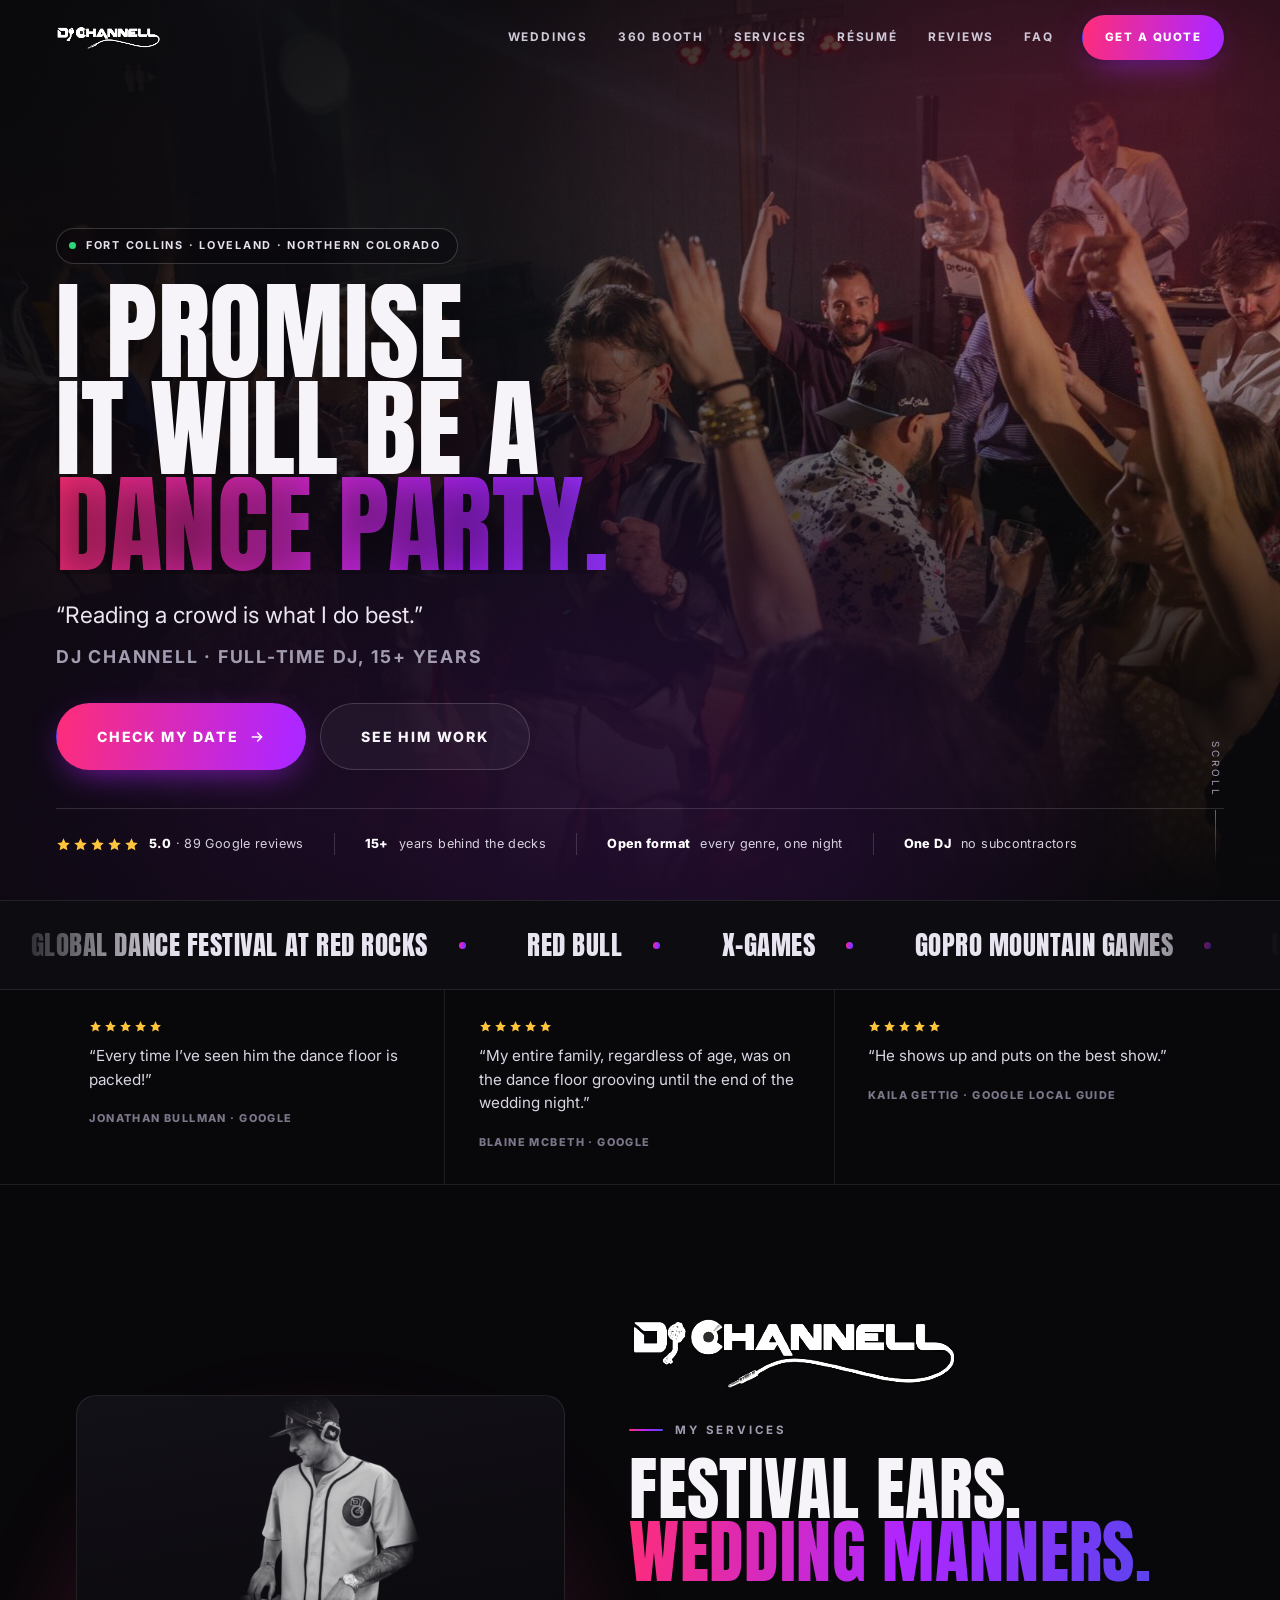
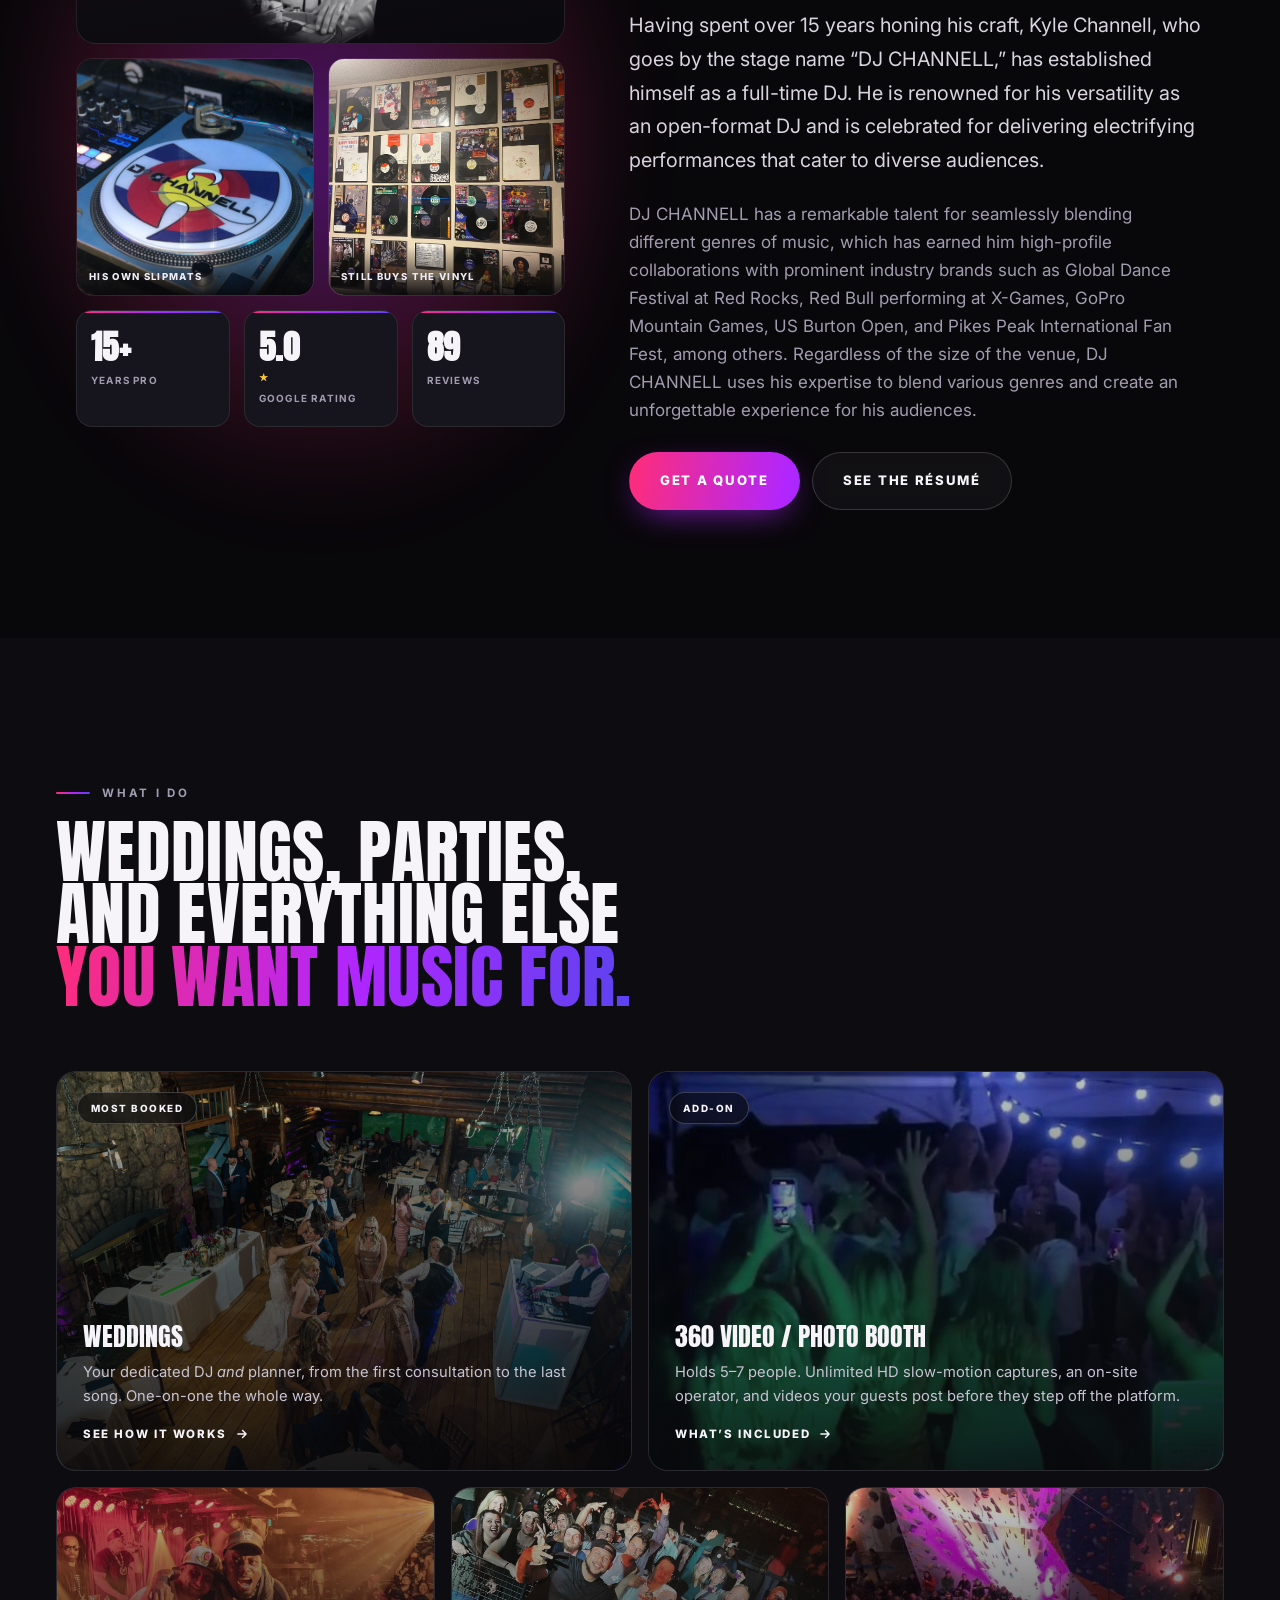
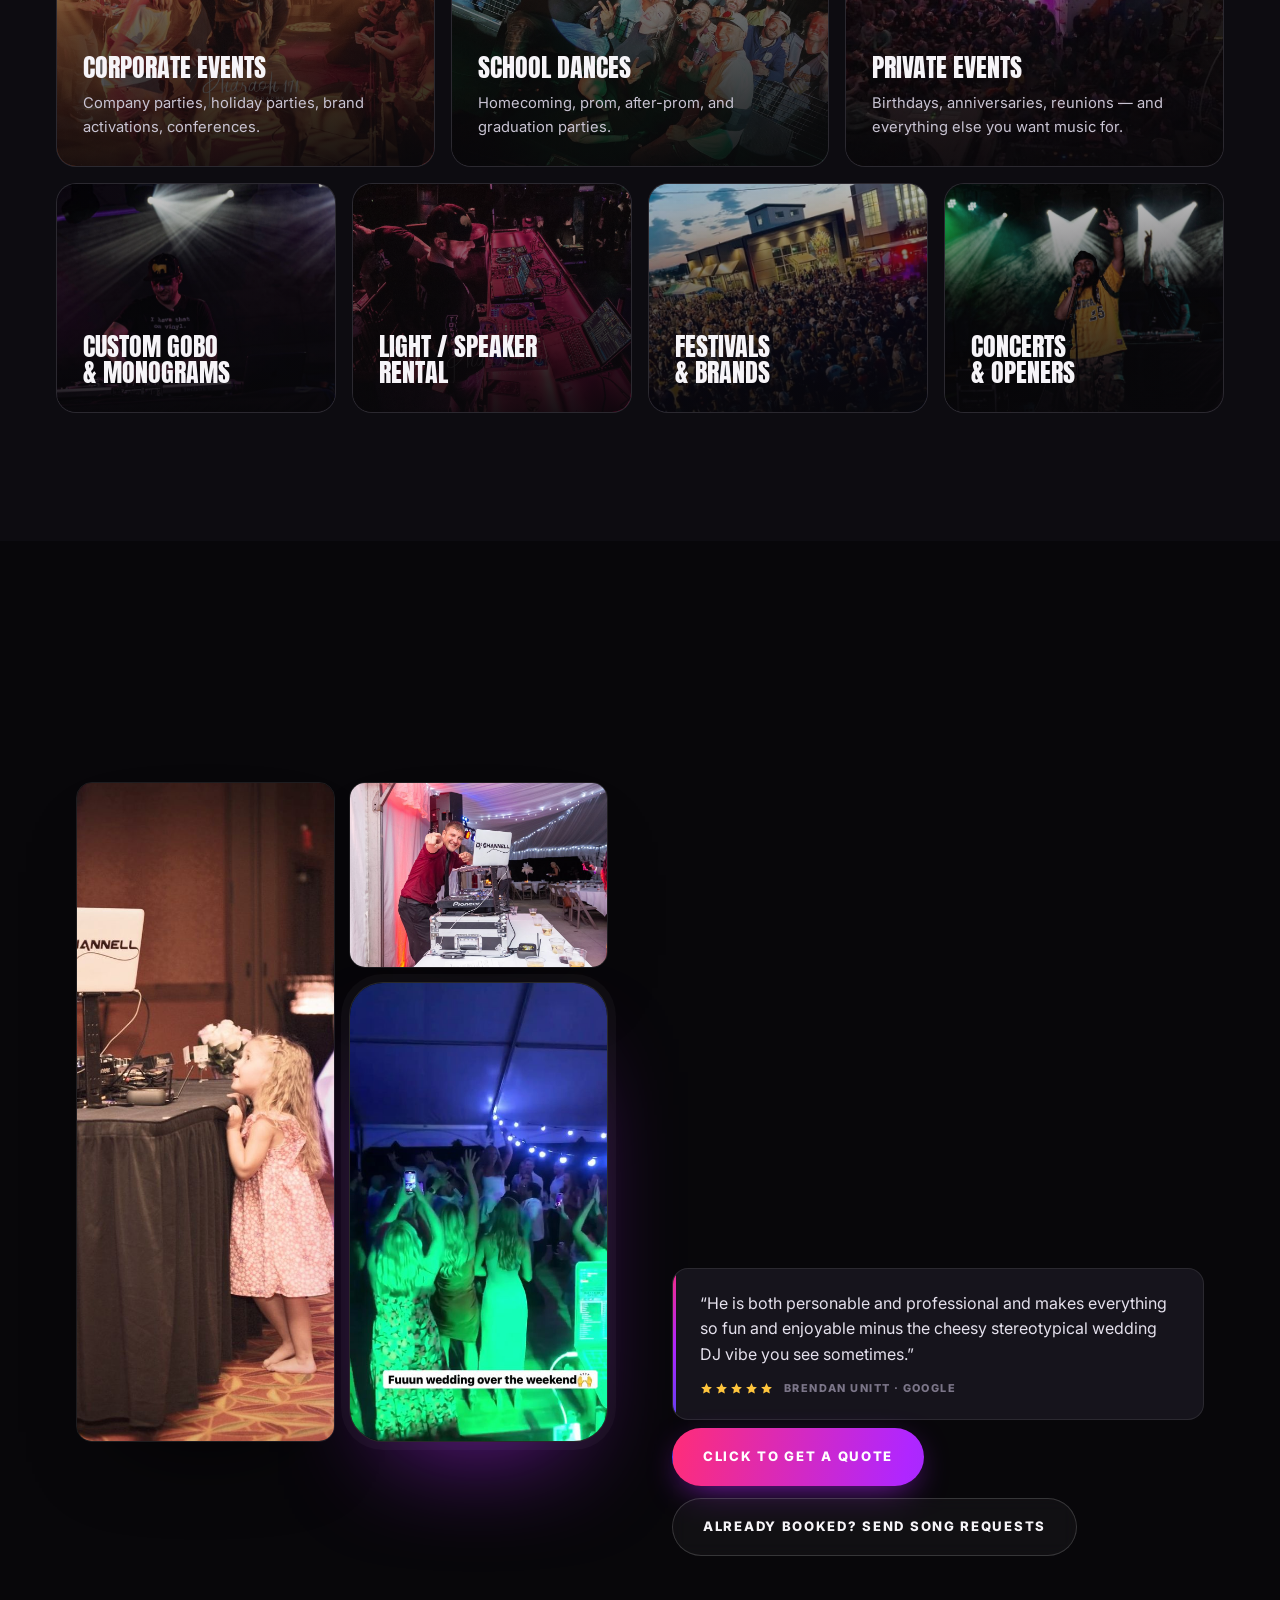
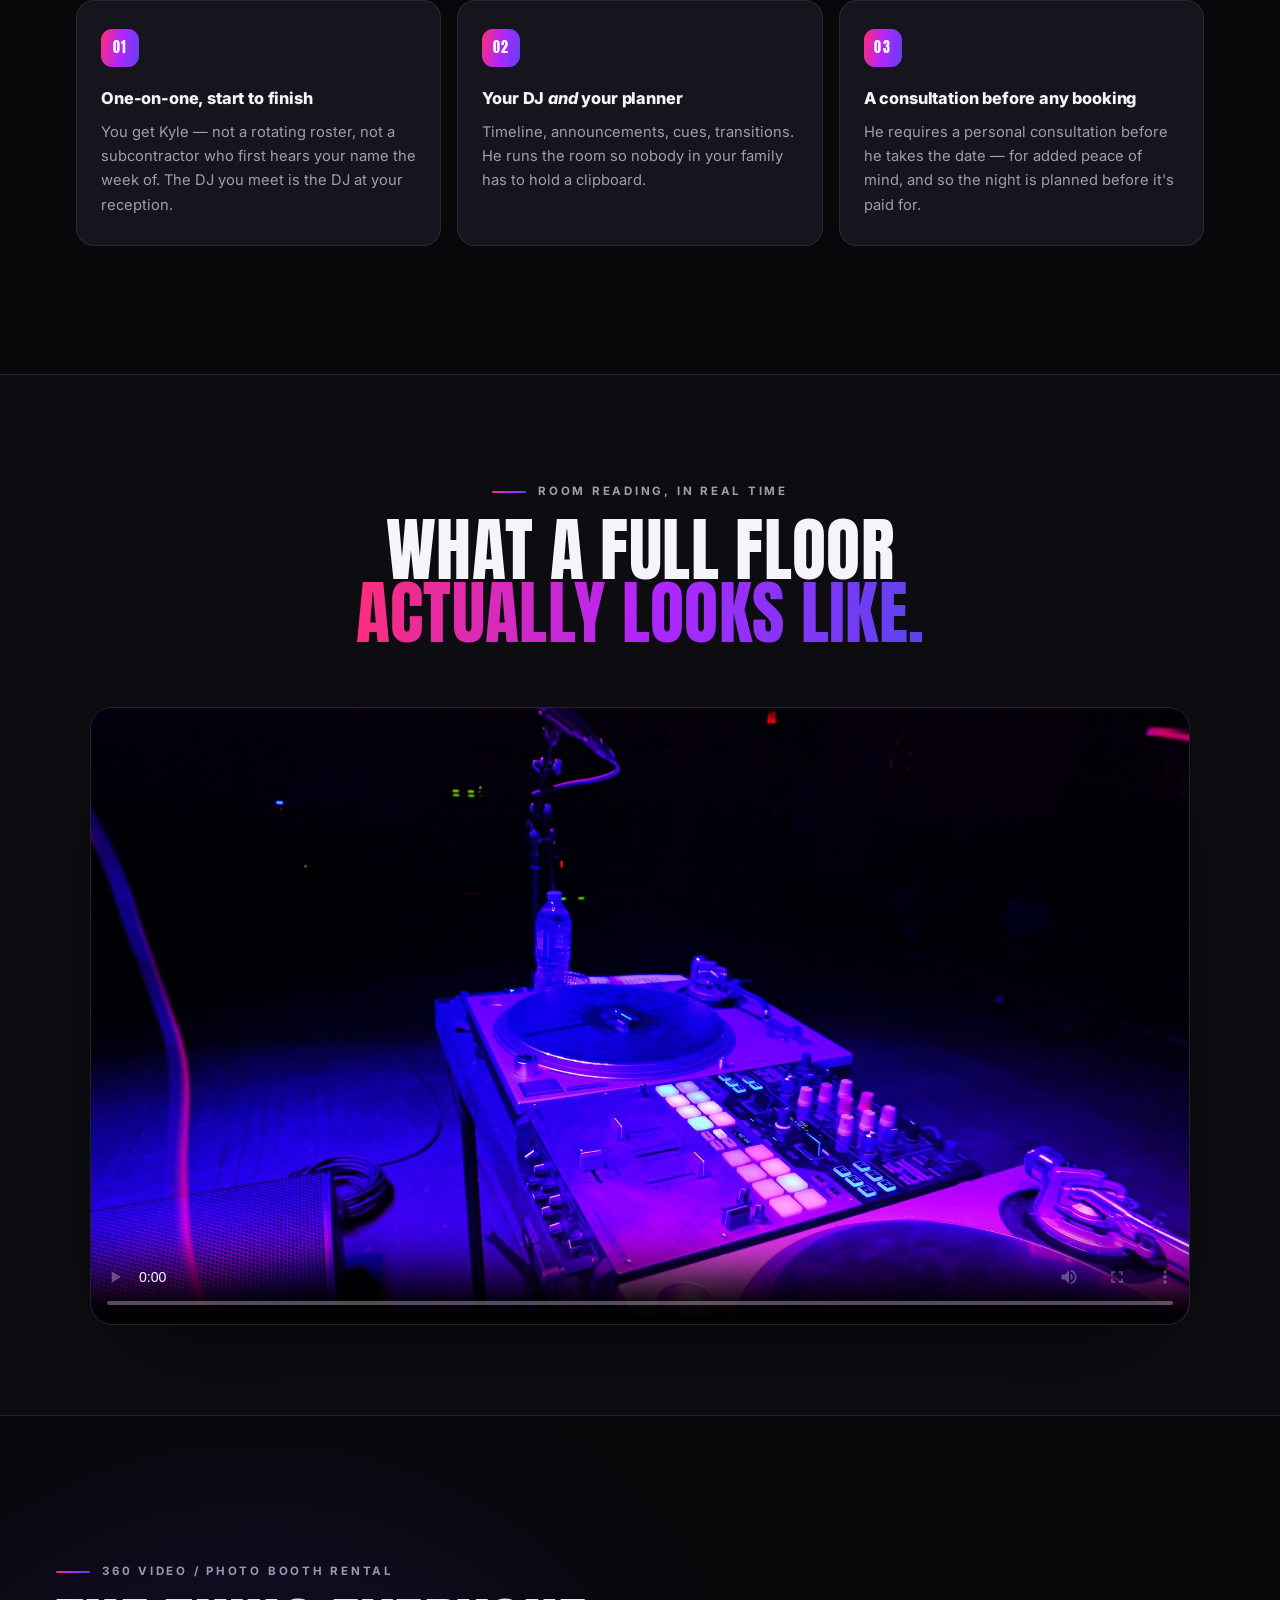
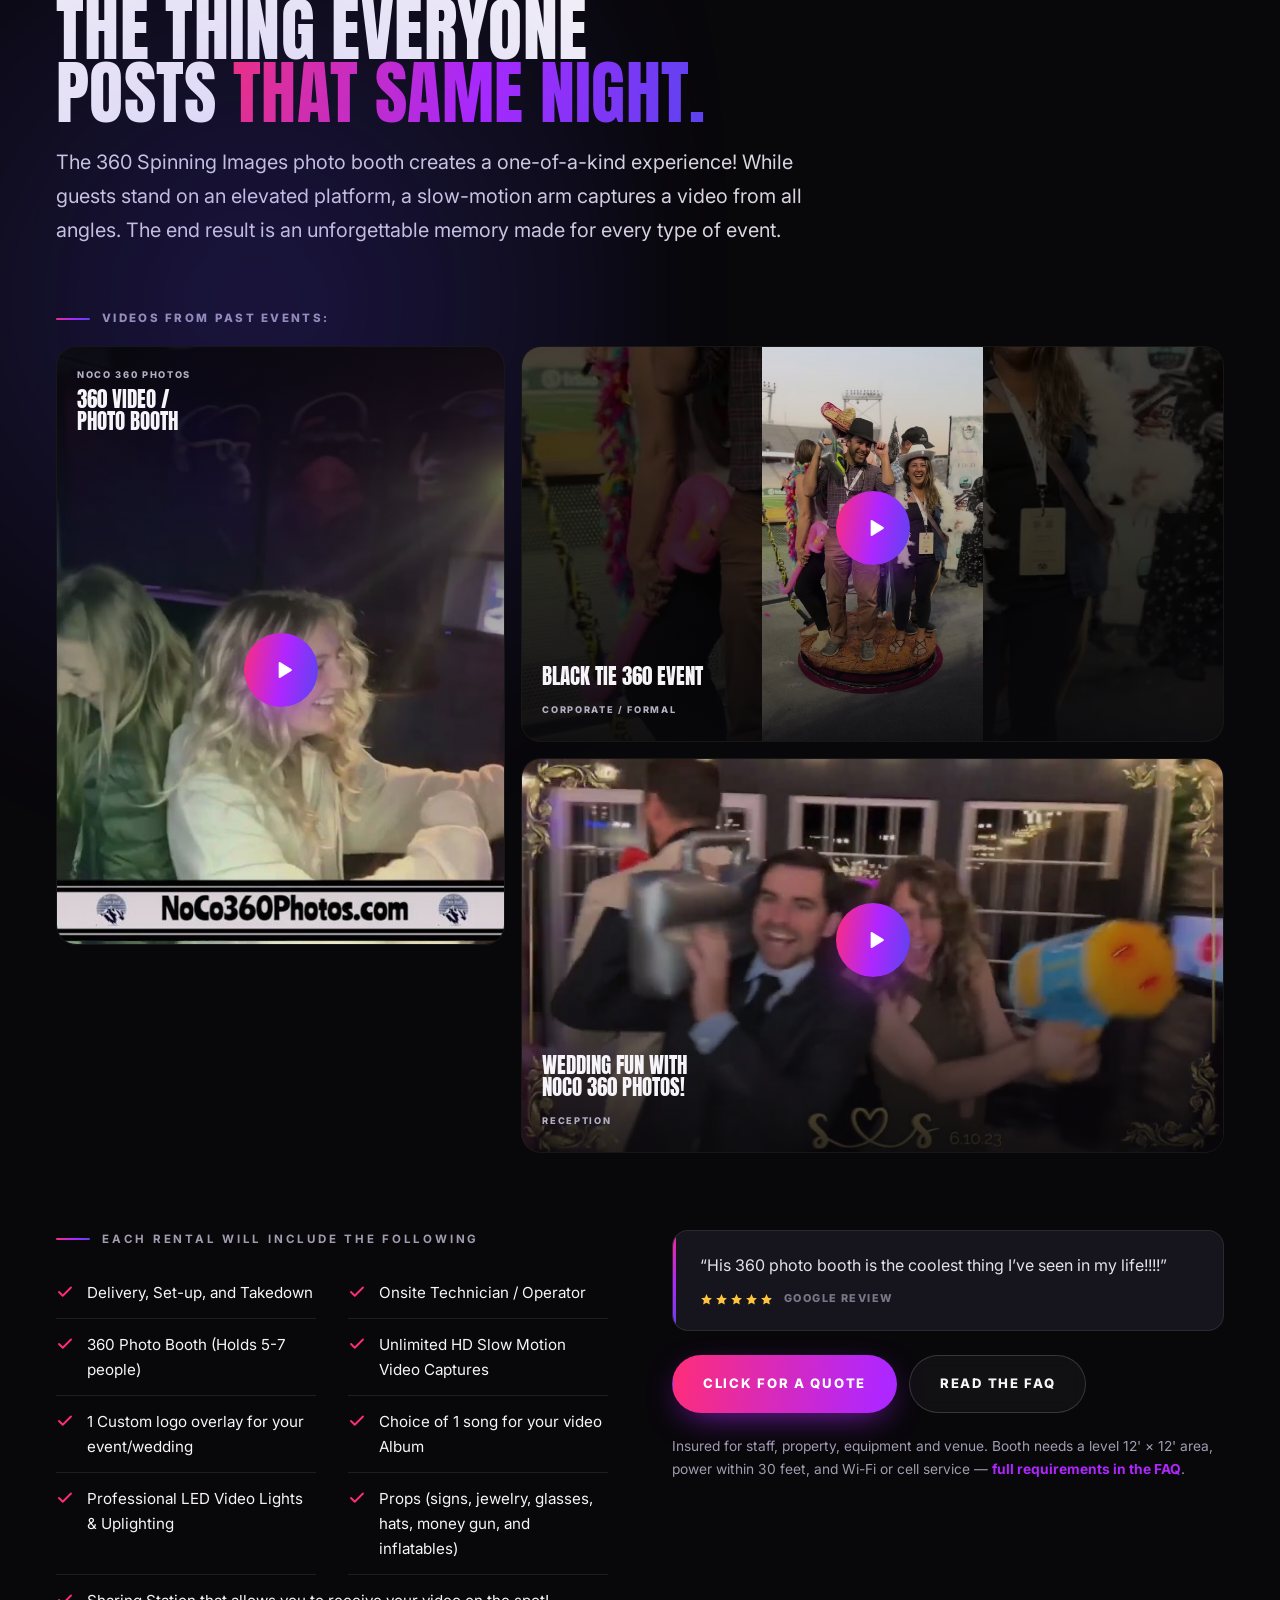
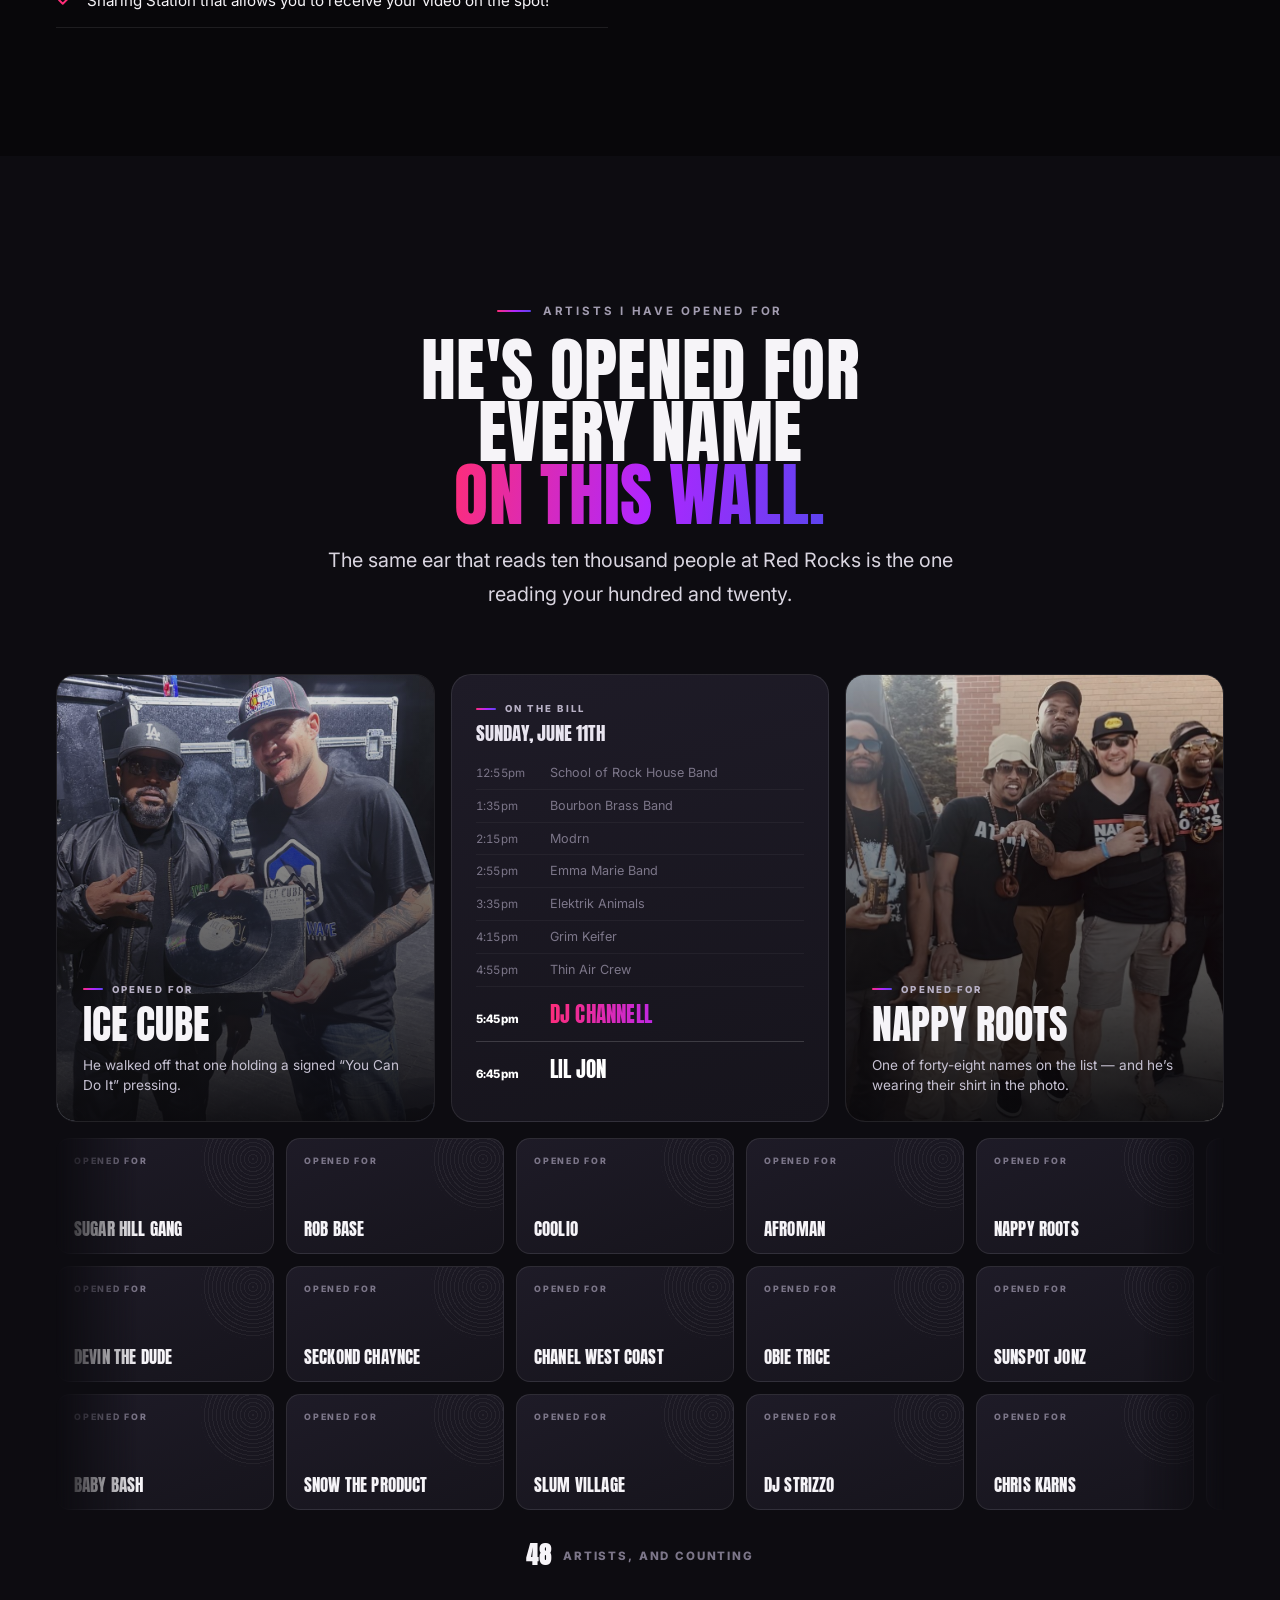
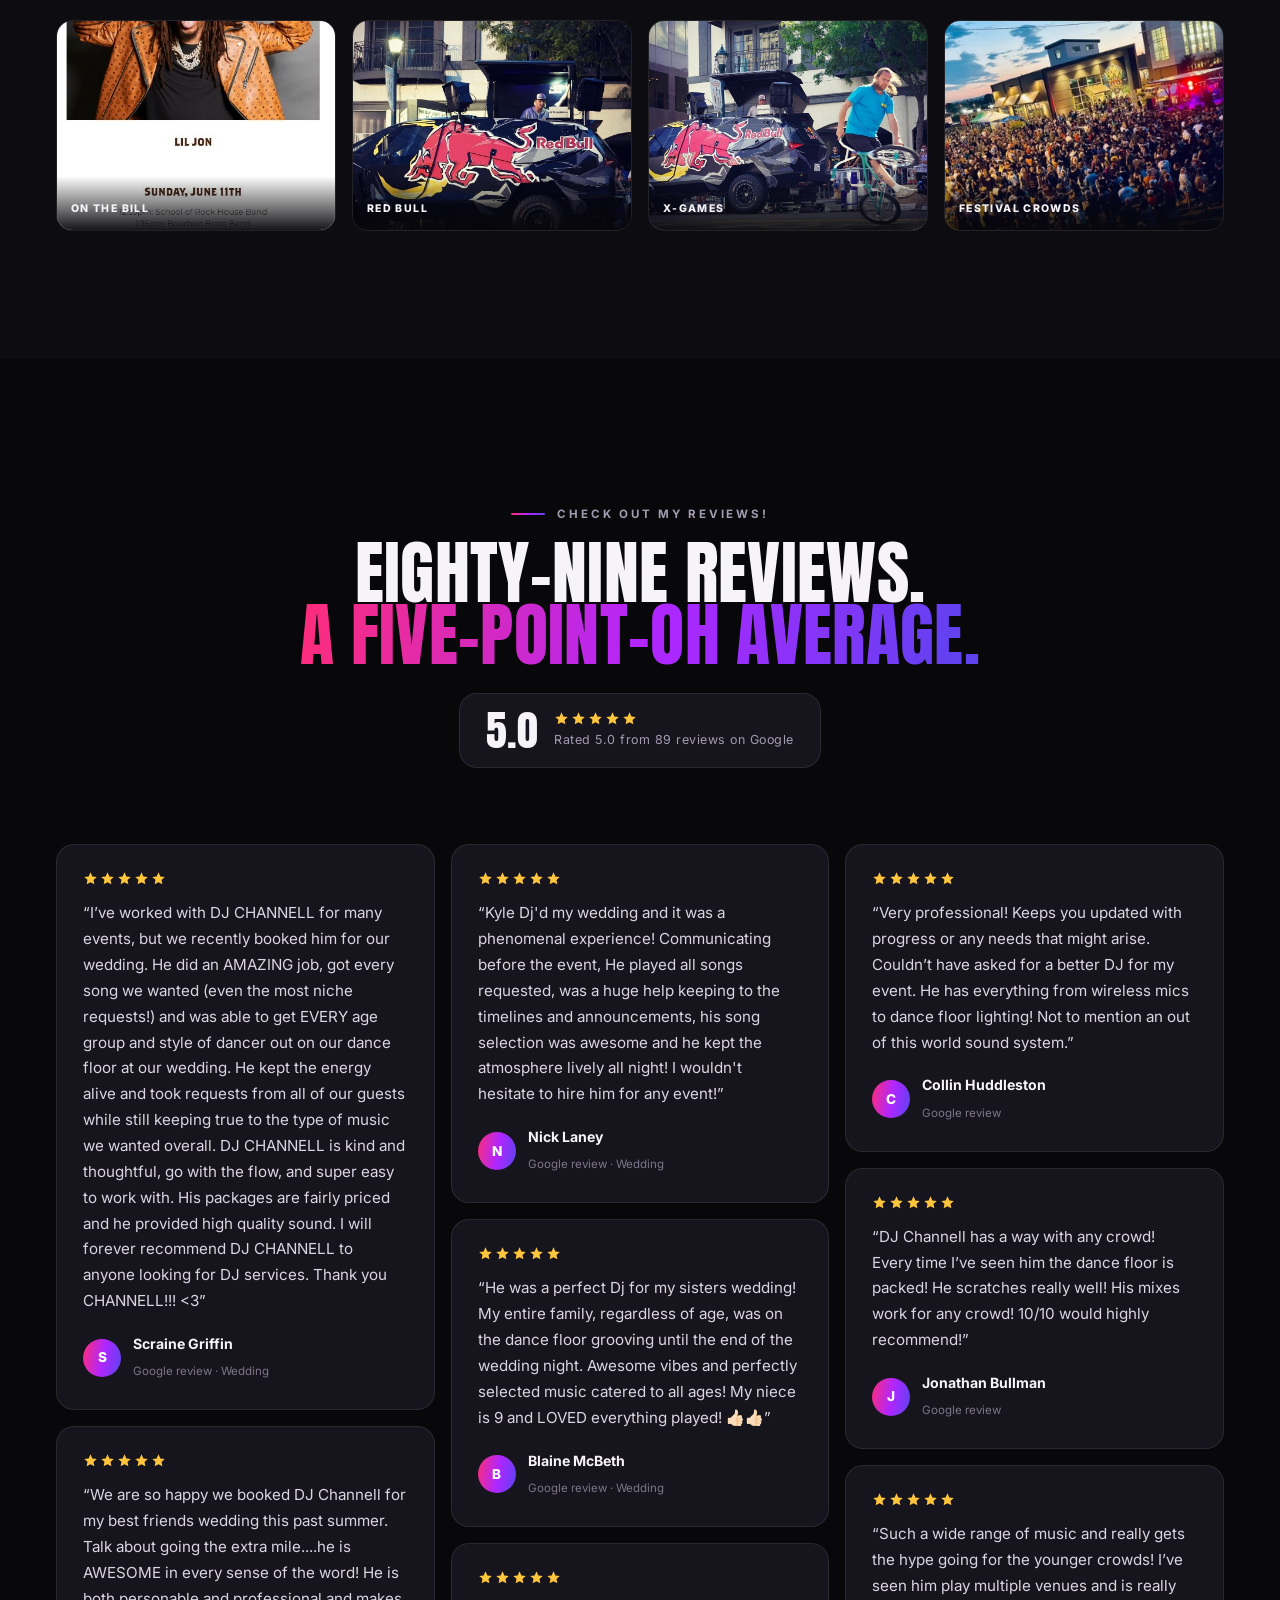
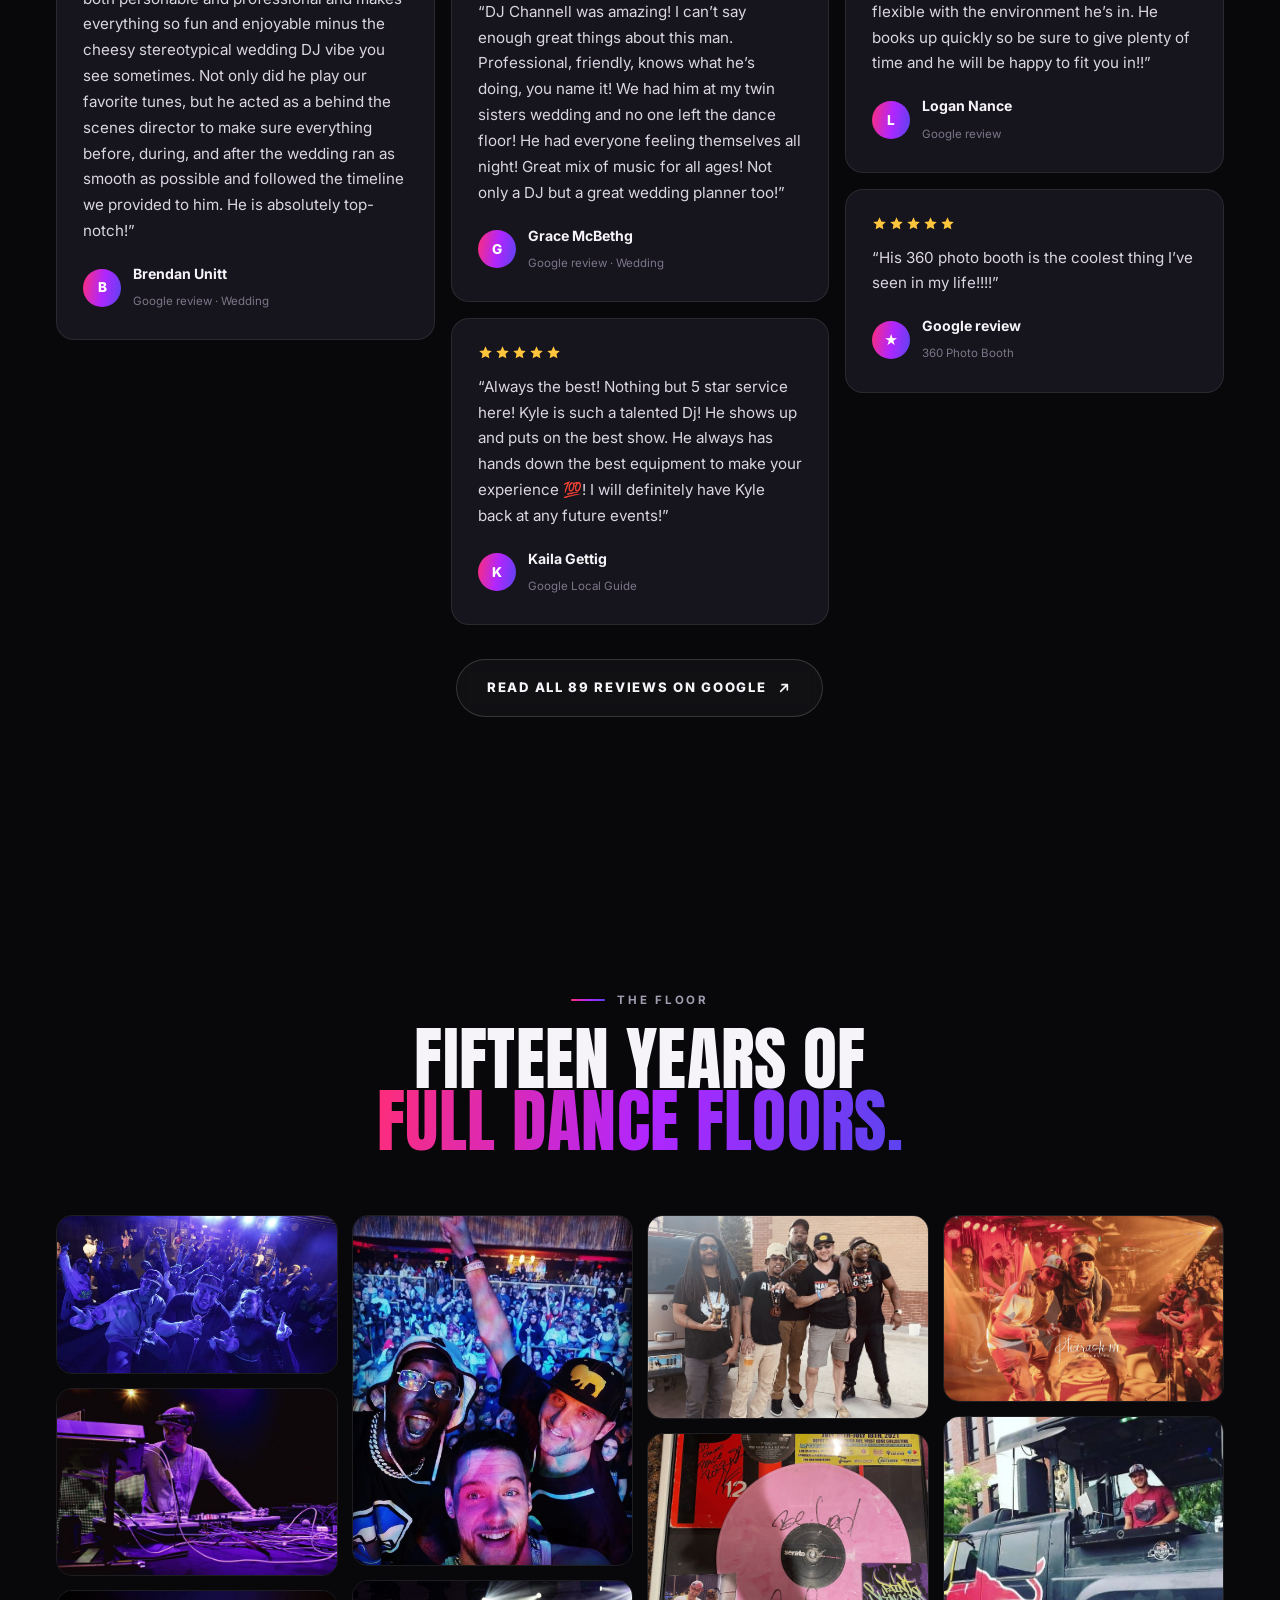
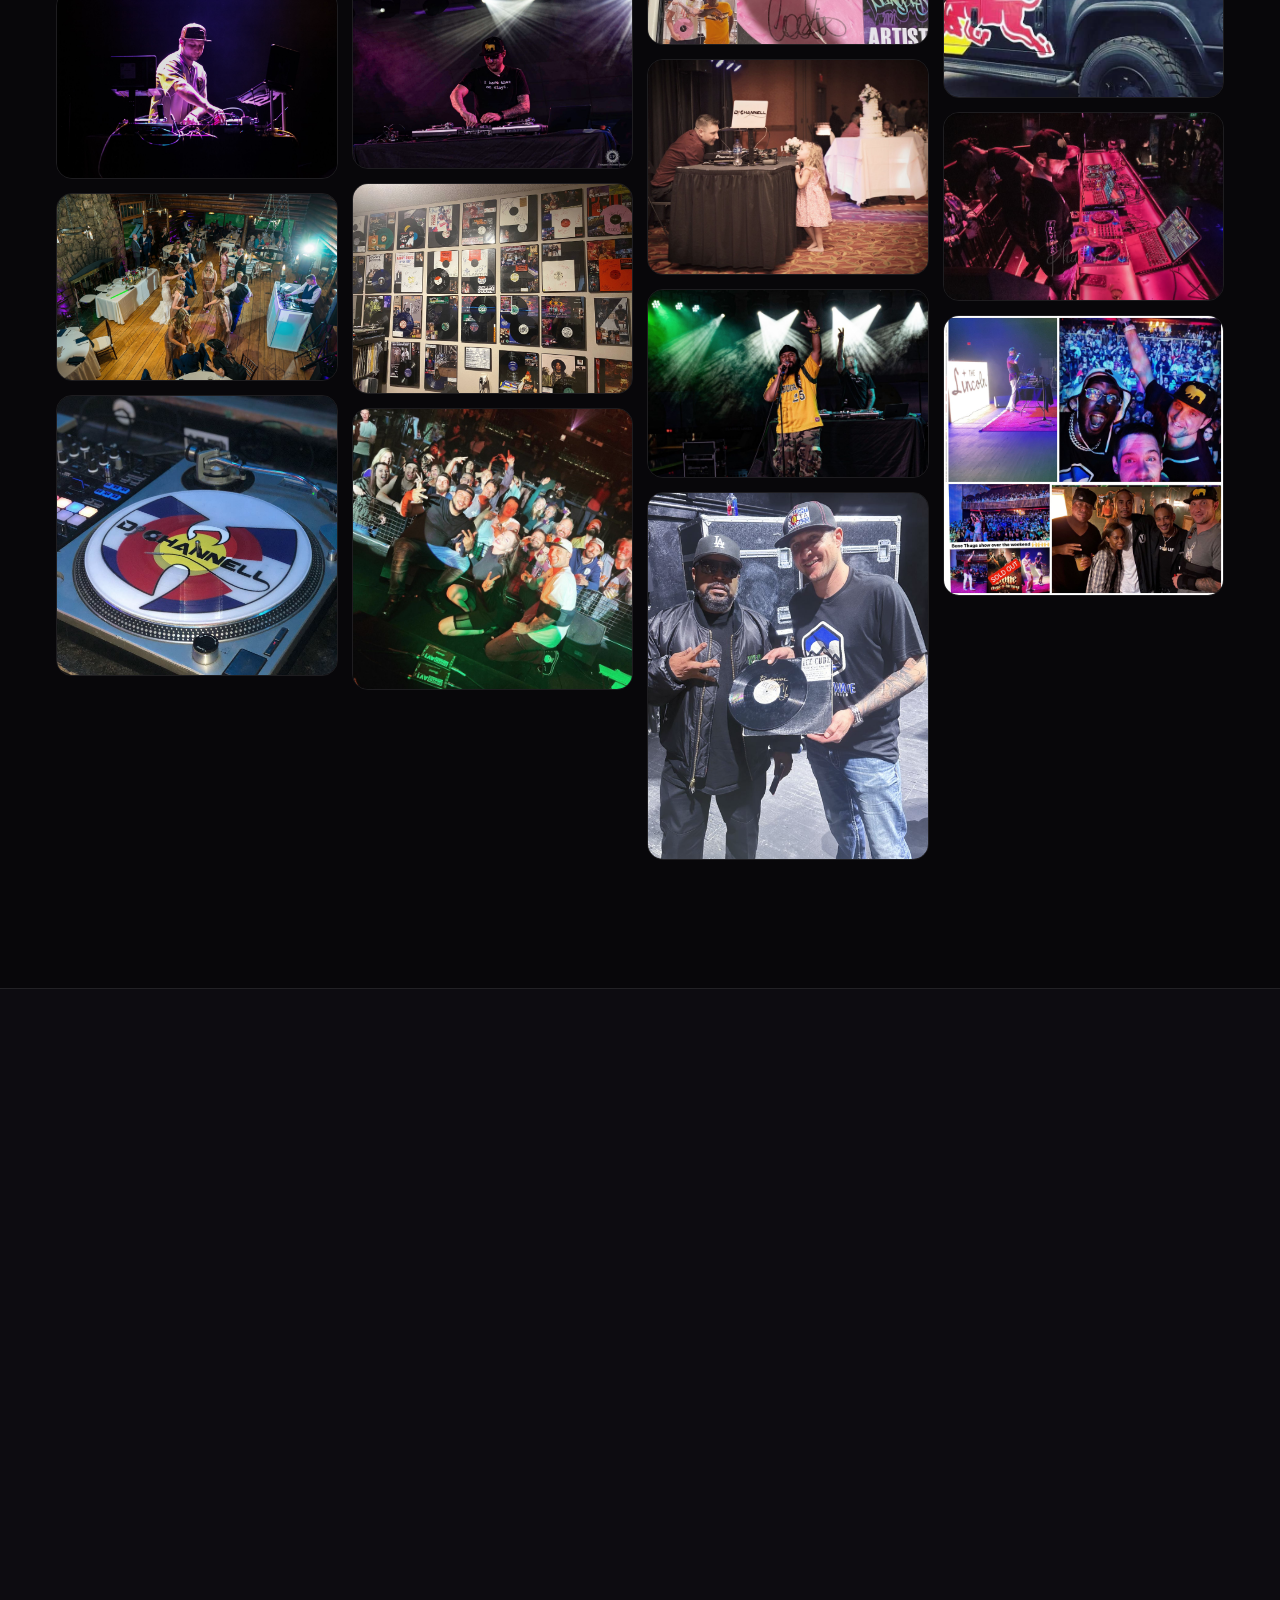
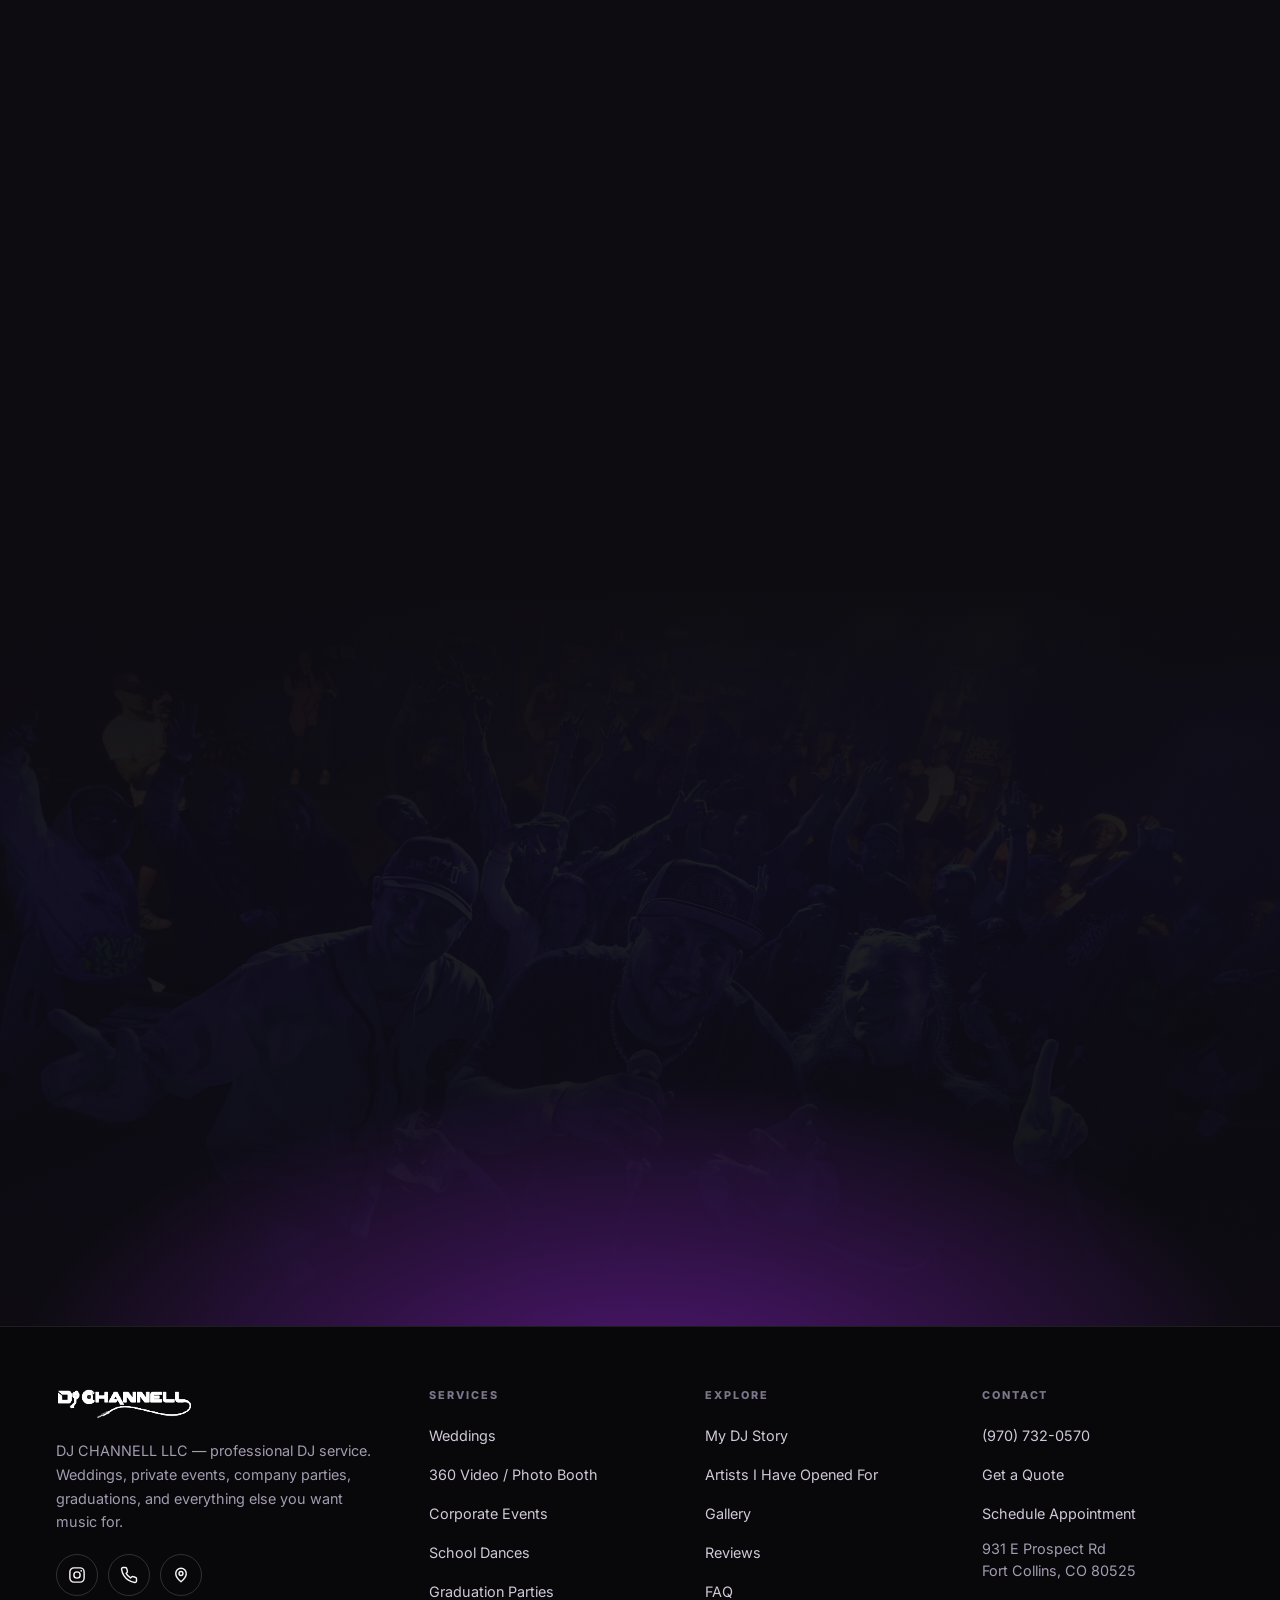
==== commit bf9c653a: "Make the resume earn its billing, and give the 360 booth its real footage The artist list was 48 nam" ====
--- a/index.html
+++ b/index.html
@@ -139,7 +139,7 @@
 
 <!-- ══════════════════════════ MARQUEE ══════════════════════════ -->
 <div class="marquee" aria-label="Brands and stages DJ CHANNELL has performed for">
-  <div class="marquee__track">
+  <div class="marquee__track" data-loop>
     <div class="marquee__set">
       <span class="marquee__item">Global Dance Festival at Red Rocks</span>
       <span class="marquee__item">Red Bull</span>
@@ -150,6 +150,29 @@
     </div>
   </div>
 </div>
+
+<!-- ══════════════════════════ REVIEW RIBBON ══════════════════════════ -->
+<section class="ribbon" aria-label="Recent Google reviews">
+  <div class="wrap wrap--wide">
+    <div class="ribbon__grid">
+      <div class="ribbon__item">
+        <div class="ribbon__stars" aria-label="5 out of 5"><svg viewBox="0 0 24 24" fill="currentColor"><path d="M12 2l3 6.6 7 .9-5.2 4.8 1.4 7-6.2-3.4L5.8 21l1.4-7L2 9.5l7-.9z"/></svg><svg viewBox="0 0 24 24" fill="currentColor"><path d="M12 2l3 6.6 7 .9-5.2 4.8 1.4 7-6.2-3.4L5.8 21l1.4-7L2 9.5l7-.9z"/></svg><svg viewBox="0 0 24 24" fill="currentColor"><path d="M12 2l3 6.6 7 .9-5.2 4.8 1.4 7-6.2-3.4L5.8 21l1.4-7L2 9.5l7-.9z"/></svg><svg viewBox="0 0 24 24" fill="currentColor"><path d="M12 2l3 6.6 7 .9-5.2 4.8 1.4 7-6.2-3.4L5.8 21l1.4-7L2 9.5l7-.9z"/></svg><svg viewBox="0 0 24 24" fill="currentColor"><path d="M12 2l3 6.6 7 .9-5.2 4.8 1.4 7-6.2-3.4L5.8 21l1.4-7L2 9.5l7-.9z"/></svg></div>
+        <p>“Every time I’ve seen him the dance floor is packed!”</p>
+        <cite>Jonathan Bullman · Google</cite>
+      </div>
+      <div class="ribbon__item">
+        <div class="ribbon__stars" aria-label="5 out of 5"><svg viewBox="0 0 24 24" fill="currentColor"><path d="M12 2l3 6.6 7 .9-5.2 4.8 1.4 7-6.2-3.4L5.8 21l1.4-7L2 9.5l7-.9z"/></svg><svg viewBox="0 0 24 24" fill="currentColor"><path d="M12 2l3 6.6 7 .9-5.2 4.8 1.4 7-6.2-3.4L5.8 21l1.4-7L2 9.5l7-.9z"/></svg><svg viewBox="0 0 24 24" fill="currentColor"><path d="M12 2l3 6.6 7 .9-5.2 4.8 1.4 7-6.2-3.4L5.8 21l1.4-7L2 9.5l7-.9z"/></svg><svg viewBox="0 0 24 24" fill="currentColor"><path d="M12 2l3 6.6 7 .9-5.2 4.8 1.4 7-6.2-3.4L5.8 21l1.4-7L2 9.5l7-.9z"/></svg><svg viewBox="0 0 24 24" fill="currentColor"><path d="M12 2l3 6.6 7 .9-5.2 4.8 1.4 7-6.2-3.4L5.8 21l1.4-7L2 9.5l7-.9z"/></svg></div>
+        <p>“My entire family, regardless of age, was on the dance floor grooving until the end of the wedding night.”</p>
+        <cite>Blaine McBeth · Google</cite>
+      </div>
+      <div class="ribbon__item">
+        <div class="ribbon__stars" aria-label="5 out of 5"><svg viewBox="0 0 24 24" fill="currentColor"><path d="M12 2l3 6.6 7 .9-5.2 4.8 1.4 7-6.2-3.4L5.8 21l1.4-7L2 9.5l7-.9z"/></svg><svg viewBox="0 0 24 24" fill="currentColor"><path d="M12 2l3 6.6 7 .9-5.2 4.8 1.4 7-6.2-3.4L5.8 21l1.4-7L2 9.5l7-.9z"/></svg><svg viewBox="0 0 24 24" fill="currentColor"><path d="M12 2l3 6.6 7 .9-5.2 4.8 1.4 7-6.2-3.4L5.8 21l1.4-7L2 9.5l7-.9z"/></svg><svg viewBox="0 0 24 24" fill="currentColor"><path d="M12 2l3 6.6 7 .9-5.2 4.8 1.4 7-6.2-3.4L5.8 21l1.4-7L2 9.5l7-.9z"/></svg><svg viewBox="0 0 24 24" fill="currentColor"><path d="M12 2l3 6.6 7 .9-5.2 4.8 1.4 7-6.2-3.4L5.8 21l1.4-7L2 9.5l7-.9z"/></svg></div>
+        <p>“He shows up and puts on the best show.”</p>
+        <cite>Kaila Gettig · Google Local Guide</cite>
+      </div>
+    </div>
+  </div>
+</section>
 
 <!-- ══════════════════════════ ABOUT / MY SERVICES ══════════════════════════ -->
 <section class="about pad" id="story">
@@ -280,7 +303,9 @@
         <div class="figure--stack">
           <div class="figure"><img src="assets/img/wedding-flowergirl.jpg" alt="DJ CHANNELL taking a request from a flower girl at the DJ booth" style="height:100%"></div>
           <div class="figure"><img src="assets/img/wedding-tent.jpg" alt="DJ CHANNELL set up under a wedding reception tent"></div>
-          <div class="figure"><img src="assets/img/crowd-hands.jpg" alt="Wedding guests with hands in the air on the dance floor"></div>
+          <div class="phone phone--wed">
+            <video src="assets/video/booth-vertical.mp4" poster="assets/img/poster-booth.jpg" muted loop playsinline autoplay preload="metadata" aria-label="A Northern Colorado wedding reception, filmed from the booth"></video>
+          </div>
         </div>
       </div>
 
@@ -300,6 +325,10 @@
           Reading a crowd is what I do best.
         </p>
 
+        <blockquote class="qinline rv rv-d3">
+          <p>“He is both personable and professional and makes everything so fun and enjoyable minus the cheesy stereotypical wedding DJ vibe you see sometimes.”</p>
+          <footer><span class="rev__stars" aria-label="5 out of 5"><svg viewBox="0 0 24 24" fill="currentColor"><path d="M12 2l3 6.6 7 .9-5.2 4.8 1.4 7-6.2-3.4L5.8 21l1.4-7L2 9.5l7-.9z"/></svg><svg viewBox="0 0 24 24" fill="currentColor"><path d="M12 2l3 6.6 7 .9-5.2 4.8 1.4 7-6.2-3.4L5.8 21l1.4-7L2 9.5l7-.9z"/></svg><svg viewBox="0 0 24 24" fill="currentColor"><path d="M12 2l3 6.6 7 .9-5.2 4.8 1.4 7-6.2-3.4L5.8 21l1.4-7L2 9.5l7-.9z"/></svg><svg viewBox="0 0 24 24" fill="currentColor"><path d="M12 2l3 6.6 7 .9-5.2 4.8 1.4 7-6.2-3.4L5.8 21l1.4-7L2 9.5l7-.9z"/></svg><svg viewBox="0 0 24 24" fill="currentColor"><path d="M12 2l3 6.6 7 .9-5.2 4.8 1.4 7-6.2-3.4L5.8 21l1.4-7L2 9.5l7-.9z"/></svg></span><cite>Brendan Unitt · Google</cite></footer>
+        </blockquote>
         <div class="rv rv-d3" style="display:flex;flex-wrap:wrap;gap:12px;margin-top:8px">
           <a class="btn btn--primary" href="#book">Click to Get a Quote</a>
           <a class="btn btn--ghost" href="song-requests.html">Already booked? Send song requests</a>
@@ -342,26 +371,45 @@
 
 <!-- ══════════════════════════ 360 BOOTH ══════════════════════════ -->
 <section class="booth pad" id="booth">
-  <div class="wrap">
-    <div class="booth__grid">
-
-      <div class="rv">
-        <div class="phone">
-          <video src="assets/video/booth-vertical.mp4" poster="assets/img/poster-booth.jpg" muted loop playsinline autoplay preload="metadata"></video>
-        </div>
-      </div>
-
+  <div class="wrap wrap--wide">
+
+    <div class="shead rv" style="max-width:none">
+      <p class="eyebrow">360 Video / Photo Booth Rental</p>
+      <h2 class="display h2" style="margin-bottom:22px">The thing everyone<br>posts <span class="grad-text">that same night.</span></h2>
+      <p class="lead" style="max-width:64ch">
+        The 360 Spinning Images photo booth creates a one-of-a-kind experience! While guests stand on an elevated
+        platform, a slow-motion arm captures a video from all angles. The end result is an unforgettable memory
+        made for every type of event.
+      </p>
+    </div>
+
+    <p class="vidhead rv">Videos from past events:</p>
+
+    <div class="vidgrid rv rv-d1">
+      <button class="vfac vfac--tall" data-yt="jaCkYUIauNo" type="button" aria-label="Play: 360 Video/Photo Booth. NOCO 360 Photos">
+        <img src="assets/img/yt-booth-noco.jpg" alt="Guests laughing on the 360 photo booth platform" loading="lazy">
+        <span class="vfac__play"><svg viewBox="0 0 24 24" aria-hidden="true"><path d="M8 5.6v12.8a1 1 0 0 0 1.53.85l10.1-6.4a1 1 0 0 0 0-1.7L9.53 4.75A1 1 0 0 0 8 5.6z"/></svg></span>
+        <span class="vfac__label"><span>NoCo 360 Photos</span><b>360 Video /<br>Photo Booth</b></span>
+      </button>
+
+      <div class="vidgrid__side">
+        <button class="vfac vfac--wide" data-yt="7f0W9pak2XM" type="button" aria-label="Play: Black Tie 360 Event">
+          <img src="assets/img/yt-booth-blacktie.jpg" alt="Guests on the 360 photo booth at a black tie event" loading="lazy">
+          <span class="vfac__play"><svg viewBox="0 0 24 24" aria-hidden="true"><path d="M8 5.6v12.8a1 1 0 0 0 1.53.85l10.1-6.4a1 1 0 0 0 0-1.7L9.53 4.75A1 1 0 0 0 8 5.6z"/></svg></span>
+          <span class="vfac__label"><b>Black Tie 360 Event</b><span>Corporate / formal</span></span>
+        </button>
+        <button class="vfac vfac--wide" data-yt="pqyzmyGLuAg" type="button" aria-label="Play: Wedding fun with NoCo 360 Photos">
+          <img src="assets/img/yt-booth-wedding.jpg" alt="Wedding guests on the 360 photo booth" loading="lazy">
+          <span class="vfac__play"><svg viewBox="0 0 24 24" aria-hidden="true"><path d="M8 5.6v12.8a1 1 0 0 0 1.53.85l10.1-6.4a1 1 0 0 0 0-1.7L9.53 4.75A1 1 0 0 0 8 5.6z"/></svg></span>
+          <span class="vfac__label"><b>Wedding fun with<br>NoCo 360 Photos!</b><span>Reception</span></span>
+        </button>
+      </div>
+    </div>
+
+    <div class="split" style="margin-top:clamp(48px,6vw,80px);align-items:start">
       <div>
-        <p class="eyebrow rv">360 Video / Photo Booth Rental</p>
-        <h2 class="display h2 rv" style="margin-bottom:22px">The thing everyone<br>posts <span class="grad-text">that same night.</span></h2>
-        <p class="lead rv rv-d1">
-          The 360 Spinning Images photo booth creates a one-of-a-kind experience! While guests stand on an elevated
-          platform, a slow-motion arm captures a video from all angles. The end result is an unforgettable memory
-          made for every type of event.
-        </p>
-
-        <p class="eyebrow rv rv-d2" style="margin-top:34px">Each rental will include the following</p>
-        <ul class="incl rv rv-d2">
+        <p class="eyebrow rv">Each rental will include the following</p>
+        <ul class="incl rv">
           <li><svg viewBox="0 0 24 24" fill="none" stroke="currentColor" stroke-width="2.5" stroke-linecap="round" stroke-linejoin="round"><path d="M20 6L9 17l-5-5"/></svg>Delivery, Set-up, and Takedown</li>
           <li><svg viewBox="0 0 24 24" fill="none" stroke="currentColor" stroke-width="2.5" stroke-linecap="round" stroke-linejoin="round"><path d="M20 6L9 17l-5-5"/></svg>Onsite Technician / Operator</li>
           <li><svg viewBox="0 0 24 24" fill="none" stroke="currentColor" stroke-width="2.5" stroke-linecap="round" stroke-linejoin="round"><path d="M20 6L9 17l-5-5"/></svg>360 Photo Booth (Holds 5-7 people)</li>
@@ -372,14 +420,23 @@
           <li><svg viewBox="0 0 24 24" fill="none" stroke="currentColor" stroke-width="2.5" stroke-linecap="round" stroke-linejoin="round"><path d="M20 6L9 17l-5-5"/></svg>Props (signs, jewelry, glasses, hats, money gun, and inflatables)</li>
           <li style="grid-column:1/-1"><svg viewBox="0 0 24 24" fill="none" stroke="currentColor" stroke-width="2.5" stroke-linecap="round" stroke-linejoin="round"><path d="M20 6L9 17l-5-5"/></svg>Sharing Station that allows you to receive your video on the spot!</li>
         </ul>
-
-        <div class="rv rv-d3" style="display:flex;flex-wrap:wrap;gap:12px;margin-top:30px">
+      </div>
+      <div>
+        <blockquote class="qinline rv" style="margin-top:0">
+          <p>“His 360 photo booth is the coolest thing I’ve seen in my life!!!!”</p>
+          <footer><span class="rev__stars" aria-label="5 out of 5"><svg viewBox="0 0 24 24" fill="currentColor"><path d="M12 2l3 6.6 7 .9-5.2 4.8 1.4 7-6.2-3.4L5.8 21l1.4-7L2 9.5l7-.9z"/></svg><svg viewBox="0 0 24 24" fill="currentColor"><path d="M12 2l3 6.6 7 .9-5.2 4.8 1.4 7-6.2-3.4L5.8 21l1.4-7L2 9.5l7-.9z"/></svg><svg viewBox="0 0 24 24" fill="currentColor"><path d="M12 2l3 6.6 7 .9-5.2 4.8 1.4 7-6.2-3.4L5.8 21l1.4-7L2 9.5l7-.9z"/></svg><svg viewBox="0 0 24 24" fill="currentColor"><path d="M12 2l3 6.6 7 .9-5.2 4.8 1.4 7-6.2-3.4L5.8 21l1.4-7L2 9.5l7-.9z"/></svg><svg viewBox="0 0 24 24" fill="currentColor"><path d="M12 2l3 6.6 7 .9-5.2 4.8 1.4 7-6.2-3.4L5.8 21l1.4-7L2 9.5l7-.9z"/></svg></span><cite>Google review</cite></footer>
+        </blockquote>
+        <div class="rv rv-d1" style="display:flex;flex-wrap:wrap;gap:12px;margin-top:24px">
           <a class="btn btn--primary" href="#book">Click for a Quote</a>
           <a class="btn btn--ghost" href="#faq">Read the FAQ</a>
         </div>
-      </div>
-
-    </div>
+        <p class="muted rv rv-d2" style="font-size:.86rem;margin-top:22px">
+          Insured for staff, property, equipment and venue. Booth needs a level 12'&nbsp;×&nbsp;12' area,
+          power within 30 feet, and Wi-Fi or cell service — <a href="#faq" style="color:var(--violet);font-weight:700">full requirements in the FAQ</a>.
+        </p>
+      </div>
+    </div>
+
   </div>
 </section>
 
@@ -392,28 +449,220 @@
       <p class="lead">The same ear that reads ten thousand people at Red Rocks is the one reading your hundred and twenty.</p>
     </div>
 
-    <div class="artists__top rv">
-      <div class="headliner"><div><small>Opened for</small><span>Ice Cube</span></div></div>
-      <div class="headliner"><div><small>Opened for</small><span>Lil Jon</span></div></div>
-    </div>
-
-    <ul class="wall rv rv-d1">
-      <li>Sugar Hill Gang</li><li>Rob Base</li><li>Coolio</li><li>Afroman</li><li>Nappy Roots</li>
-      <li>Talib Kweli</li><li>Bone Thugs N Harmony</li><li>Kotton Mouth Kings</li><li>Cory Gunz</li>
-      <li>DJ Paul (Three 6 Mafia)</li><li>KRS-ONE</li><li>Butch Clancy</li><li>Chingy</li><li>Petey Pablo</li>
-      <li>Grives</li><li>That 1 guy</li><li>Devin The Dude</li><li>Seckond Chaynce</li><li>Chanel West Coast</li>
-      <li>Obie Trice</li><li>Sunspot Jonz</li><li>Murs</li><li>SnakeHips</li><li>Ace Hood</li><li>Yung Joc</li>
-      <li>CandyLand</li><li>Krewella</li><li>Shwayze</li><li>Brother Ali</li><li>RITZ</li><li>DJ UNK</li>
-      <li>Baby Bash</li><li>Snow The Product</li><li>Slum Village</li><li>DJ Strizzo</li><li>Chris Karns</li>
-      <li>Kingery</li><li>Bezz Believe</li><li>69 Boyz</li><li>PROF</li><li>Chali 2na (Jurassic 5)</li>
-      <li>Dead Prez</li><li>Evidence</li><li>Marty Party</li><li>Vibesquad</li><li>Living Legends</li>
-    </ul>
+    <div class="billing rv">
+
+      <article class="bill">
+        <img src="assets/img/artist-vinyl.jpg" alt="Kyle Channell with Ice Cube, holding a signed Ice Cube vinyl" style="object-position:center 18%">
+        <p class="bill__tag">Opened for</p>
+        <h3 class="bill__name">Ice Cube</h3>
+        <p class="bill__note">He walked off that one holding a signed “You Can Do It” pressing.</p>
+      </article>
+
+      <article class="bill bill--order">
+        <p class="bill__tag">On the bill</p>
+        <p class="bill__day">Sunday, June 11th</p>
+        <ul class="order">
+          <li><time>12:55pm</time>School of Rock House Band</li>
+          <li><time>1:35pm</time>Bourbon Brass Band</li>
+          <li><time>2:15pm</time>Modrn</li>
+          <li><time>2:55pm</time>Emma Marie Band</li>
+          <li><time>3:35pm</time>Elektrik Animals</li>
+          <li><time>4:15pm</time>Grim Keifer</li>
+          <li><time>4:55pm</time>Thin Air Crew</li>
+          <li class="is-him"><time>5:45pm</time><span>DJ Channell</span></li>
+          <li class="is-head"><time>6:45pm</time><span>Lil Jon</span></li>
+        </ul>
+      </article>
+
+      <article class="bill">
+        <img src="assets/img/artists-group.jpg" alt="Kyle Channell with Nappy Roots outside the venue" style="object-position:center 30%">
+        <p class="bill__tag">Opened for</p>
+        <h3 class="bill__name">Nappy Roots</h3>
+        <p class="bill__note">One of forty-eight names on the list — and he’s wearing their shirt in the photo.</p>
+      </article>
+
+    </div>
+
+    <div class="rollwall rv rv-d1" aria-label="Artists DJ CHANNELL has opened for">
+      <div class="rollrow"><div class="rolltrack" data-loop><div class="rollset">
+          <div class="rollcard"><span>Opened for</span><b>Sugar Hill Gang</b></div>
+          <div class="rollcard"><span>Opened for</span><b>Rob Base</b></div>
+          <div class="rollcard"><span>Opened for</span><b>Coolio</b></div>
+          <div class="rollcard"><span>Opened for</span><b>Afroman</b></div>
+          <div class="rollcard"><span>Opened for</span><b>Nappy Roots</b></div>
+          <div class="rollcard"><span>Opened for</span><b>Talib Kweli</b></div>
+          <figure class="rollphoto"><img src="assets/img/selfie-artists.jpg" alt="DJ CHANNELL on stage in front of a packed house" loading="lazy"><figcaption>Packed house</figcaption></figure>
+          <div class="rollcard"><span>Opened for</span><b>Bone Thugs N Harmony</b></div>
+          <div class="rollcard"><span>Opened for</span><b>Kotton Mouth Kings</b></div>
+          <div class="rollcard"><span>Opened for</span><b>Cory Gunz</b></div>
+          <div class="rollcard"><span>Opened for</span><b>DJ Paul (Three 6 Mafia)</b></div>
+          <div class="rollcard"><span>Opened for</span><b>KRS-ONE</b></div>
+          <div class="rollcard"><span>Opened for</span><b>Butch Clancy</b></div>
+          <div class="rollcard"><span>Opened for</span><b>Chingy</b></div>
+          <div class="rollcard"><span>Opened for</span><b>Petey Pablo</b></div>
+          <div class="rollcard"><span>Opened for</span><b>Grives</b></div>
+          <div class="rollcard"><span>Opened for</span><b>That 1 guy</b></div>
+      </div></div></div>
+      <div class="rollrow"><div class="rolltrack" data-loop><div class="rollset">
+          <div class="rollcard"><span>Opened for</span><b>Devin The Dude</b></div>
+          <div class="rollcard"><span>Opened for</span><b>Seckond Chaynce</b></div>
+          <div class="rollcard"><span>Opened for</span><b>Chanel West Coast</b></div>
+          <div class="rollcard"><span>Opened for</span><b>Obie Trice</b></div>
+          <div class="rollcard"><span>Opened for</span><b>Sunspot Jonz</b></div>
+          <div class="rollcard"><span>Opened for</span><b>Murs</b></div>
+          <div class="rollcard"><span>Opened for</span><b>SnakeHips</b></div>
+          <div class="rollcard"><span>Opened for</span><b>Ace Hood</b></div>
+          <figure class="rollphoto"><img src="assets/img/live-mic.jpg" alt="DJ CHANNELL on the decks behind a live MC" loading="lazy"><figcaption>On the decks</figcaption></figure>
+          <div class="rollcard"><span>Opened for</span><b>Yung Joc</b></div>
+          <div class="rollcard"><span>Opened for</span><b>CandyLand</b></div>
+          <div class="rollcard"><span>Opened for</span><b>Krewella</b></div>
+          <div class="rollcard"><span>Opened for</span><b>Shwayze</b></div>
+          <div class="rollcard"><span>Opened for</span><b>Brother Ali</b></div>
+          <div class="rollcard"><span>Opened for</span><b>RITZ</b></div>
+          <div class="rollcard"><span>Opened for</span><b>DJ UNK</b></div>
+      </div></div></div>
+      <div class="rollrow"><div class="rolltrack" data-loop><div class="rollset">
+          <div class="rollcard"><span>Opened for</span><b>Baby Bash</b></div>
+          <div class="rollcard"><span>Opened for</span><b>Snow The Product</b></div>
+          <div class="rollcard"><span>Opened for</span><b>Slum Village</b></div>
+          <div class="rollcard"><span>Opened for</span><b>DJ Strizzo</b></div>
+          <div class="rollcard"><span>Opened for</span><b>Chris Karns</b></div>
+          <div class="rollcard"><span>Opened for</span><b>Kingery</b></div>
+          <div class="rollcard"><span>Opened for</span><b>Bezz Believe</b></div>
+          <figure class="rollphoto"><img src="assets/img/venue-crowd.jpg" alt="A full venue seen from the stage" loading="lazy"><figcaption>From the stage</figcaption></figure>
+          <div class="rollcard"><span>Opened for</span><b>69 Boyz</b></div>
+          <div class="rollcard"><span>Opened for</span><b>PROF</b></div>
+          <div class="rollcard"><span>Opened for</span><b>Chali 2na (Jurassic 5)</b></div>
+          <div class="rollcard"><span>Opened for</span><b>Dead Prez</b></div>
+          <div class="rollcard"><span>Opened for</span><b>Evidence</b></div>
+          <div class="rollcard"><span>Opened for</span><b>Marty Party</b></div>
+          <div class="rollcard"><span>Opened for</span><b>Vibesquad</b></div>
+          <div class="rollcard"><span>Opened for</span><b>Living Legends</b></div>
+      </div></div></div>
+    </div>
+
+    <p class="wallnote rv rv-d2"><b>48</b> artists, and counting</p>
 
     <div class="proof">
       <figure class="rv"><img src="assets/img/liljon-lineup.jpg" alt="Festival lineup poster listing DJ CHANNELL before Lil Jon"><figcaption>On the bill</figcaption></figure>
       <figure class="rv rv-d1"><img src="assets/img/redbull-car.jpg" alt="DJ CHANNELL's setup beside the Red Bull car"><figcaption>Red Bull</figcaption></figure>
       <figure class="rv rv-d2"><img src="assets/img/redbull-bmx.jpg" alt="BMX rider mid-air over the Red Bull activation with DJ CHANNELL on the decks"><figcaption>X-Games</figcaption></figure>
       <figure class="rv rv-d3"><img src="assets/img/festival-dusk.jpg" alt="Thousands of people at an outdoor festival at dusk"><figcaption>Festival crowds</figcaption></figure>
+    </div>
+  </div>
+</section>
+
+<!-- ══════════════════════════ REVIEWS ══════════════════════════ -->
+<section class="reviews pad" id="reviews">
+  <div class="wrap wrap--wide">
+    <div class="shead shead--center rv">
+      <p class="eyebrow eyebrow--center">Check out my reviews!</p>
+      <h2 class="display h2" style="margin-bottom:26px">Eighty-nine reviews.<br><span class="grad-text">A five-point-oh average.</span></h2>
+      <div class="gbadge">
+        <span class="gbadge__score">5.0</span>
+        <span class="gbadge__meta">
+          <span class="trust__stars" aria-hidden="true">
+            <svg viewBox="0 0 24 24" fill="currentColor"><path d="M12 2l3 6.6 7 .9-5.2 4.8 1.4 7-6.2-3.4L5.8 21l1.4-7L2 9.5l7-.9z"/></svg>
+            <svg viewBox="0 0 24 24" fill="currentColor"><path d="M12 2l3 6.6 7 .9-5.2 4.8 1.4 7-6.2-3.4L5.8 21l1.4-7L2 9.5l7-.9z"/></svg>
+            <svg viewBox="0 0 24 24" fill="currentColor"><path d="M12 2l3 6.6 7 .9-5.2 4.8 1.4 7-6.2-3.4L5.8 21l1.4-7L2 9.5l7-.9z"/></svg>
+            <svg viewBox="0 0 24 24" fill="currentColor"><path d="M12 2l3 6.6 7 .9-5.2 4.8 1.4 7-6.2-3.4L5.8 21l1.4-7L2 9.5l7-.9z"/></svg>
+            <svg viewBox="0 0 24 24" fill="currentColor"><path d="M12 2l3 6.6 7 .9-5.2 4.8 1.4 7-6.2-3.4L5.8 21l1.4-7L2 9.5l7-.9z"/></svg>
+          </span>
+          Rated 5.0 from 89 reviews on Google
+        </span>
+      </div>
+    </div>
+
+    <div class="rgrid rv rv-d1 is-collapsed" id="rgrid">
+
+      <blockquote class="rev">
+        <div class="rev__stars" aria-label="5 out of 5">
+          <svg viewBox="0 0 24 24" fill="currentColor"><path d="M12 2l3 6.6 7 .9-5.2 4.8 1.4 7-6.2-3.4L5.8 21l1.4-7L2 9.5l7-.9z"/></svg><svg viewBox="0 0 24 24" fill="currentColor"><path d="M12 2l3 6.6 7 .9-5.2 4.8 1.4 7-6.2-3.4L5.8 21l1.4-7L2 9.5l7-.9z"/></svg><svg viewBox="0 0 24 24" fill="currentColor"><path d="M12 2l3 6.6 7 .9-5.2 4.8 1.4 7-6.2-3.4L5.8 21l1.4-7L2 9.5l7-.9z"/></svg><svg viewBox="0 0 24 24" fill="currentColor"><path d="M12 2l3 6.6 7 .9-5.2 4.8 1.4 7-6.2-3.4L5.8 21l1.4-7L2 9.5l7-.9z"/></svg><svg viewBox="0 0 24 24" fill="currentColor"><path d="M12 2l3 6.6 7 .9-5.2 4.8 1.4 7-6.2-3.4L5.8 21l1.4-7L2 9.5l7-.9z"/></svg>
+        </div>
+        <p>“I’ve worked with DJ CHANNELL for many events, but we recently booked him for our wedding. He did an AMAZING job, got every song we wanted (even the most niche requests!) and was able to get EVERY age group and style of dancer out on our dance floor at our wedding. He kept the energy alive and took requests from all of our guests while still keeping true to the type of music we wanted overall. DJ CHANNELL is kind and thoughtful, go with the flow, and super easy to work with. His packages are fairly priced and he provided high quality sound. I will forever recommend DJ CHANNELL to anyone looking for DJ services. Thank you CHANNELL!!! &lt;3”</p>
+        <footer><span class="rev__av">S</span><span class="rev__who"><b>Scraine Griffin</b><span>Google review · Wedding</span></span></footer>
+      </blockquote>
+
+      <blockquote class="rev">
+        <div class="rev__stars" aria-label="5 out of 5">
+          <svg viewBox="0 0 24 24" fill="currentColor"><path d="M12 2l3 6.6 7 .9-5.2 4.8 1.4 7-6.2-3.4L5.8 21l1.4-7L2 9.5l7-.9z"/></svg><svg viewBox="0 0 24 24" fill="currentColor"><path d="M12 2l3 6.6 7 .9-5.2 4.8 1.4 7-6.2-3.4L5.8 21l1.4-7L2 9.5l7-.9z"/></svg><svg viewBox="0 0 24 24" fill="currentColor"><path d="M12 2l3 6.6 7 .9-5.2 4.8 1.4 7-6.2-3.4L5.8 21l1.4-7L2 9.5l7-.9z"/></svg><svg viewBox="0 0 24 24" fill="currentColor"><path d="M12 2l3 6.6 7 .9-5.2 4.8 1.4 7-6.2-3.4L5.8 21l1.4-7L2 9.5l7-.9z"/></svg><svg viewBox="0 0 24 24" fill="currentColor"><path d="M12 2l3 6.6 7 .9-5.2 4.8 1.4 7-6.2-3.4L5.8 21l1.4-7L2 9.5l7-.9z"/></svg>
+        </div>
+        <p>“We are so happy we booked DJ Channell for my best friends wedding this past summer. Talk about going the extra mile....he is AWESOME in every sense of the word! He is both personable and professional and makes everything so fun and enjoyable minus the cheesy stereotypical wedding DJ vibe you see sometimes. Not only did he play our favorite tunes, but he acted as a behind the scenes director to make sure everything before, during, and after the wedding ran as smooth as possible and followed the timeline we provided to him. He is absolutely top-notch!”</p>
+        <footer><span class="rev__av">B</span><span class="rev__who"><b>Brendan Unitt</b><span>Google review · Wedding</span></span></footer>
+      </blockquote>
+
+      <blockquote class="rev">
+        <div class="rev__stars" aria-label="5 out of 5">
+          <svg viewBox="0 0 24 24" fill="currentColor"><path d="M12 2l3 6.6 7 .9-5.2 4.8 1.4 7-6.2-3.4L5.8 21l1.4-7L2 9.5l7-.9z"/></svg><svg viewBox="0 0 24 24" fill="currentColor"><path d="M12 2l3 6.6 7 .9-5.2 4.8 1.4 7-6.2-3.4L5.8 21l1.4-7L2 9.5l7-.9z"/></svg><svg viewBox="0 0 24 24" fill="currentColor"><path d="M12 2l3 6.6 7 .9-5.2 4.8 1.4 7-6.2-3.4L5.8 21l1.4-7L2 9.5l7-.9z"/></svg><svg viewBox="0 0 24 24" fill="currentColor"><path d="M12 2l3 6.6 7 .9-5.2 4.8 1.4 7-6.2-3.4L5.8 21l1.4-7L2 9.5l7-.9z"/></svg><svg viewBox="0 0 24 24" fill="currentColor"><path d="M12 2l3 6.6 7 .9-5.2 4.8 1.4 7-6.2-3.4L5.8 21l1.4-7L2 9.5l7-.9z"/></svg>
+        </div>
+        <p>“Kyle Dj'd my wedding and it was a phenomenal experience! Communicating before the event, He played all songs requested, was a huge help keeping to the timelines and announcements, his song selection was awesome and he kept the atmosphere lively all night! I wouldn't hesitate to hire him for any event!”</p>
+        <footer><span class="rev__av">N</span><span class="rev__who"><b>Nick Laney</b><span>Google review · Wedding</span></span></footer>
+      </blockquote>
+
+      <blockquote class="rev">
+        <div class="rev__stars" aria-label="5 out of 5">
+          <svg viewBox="0 0 24 24" fill="currentColor"><path d="M12 2l3 6.6 7 .9-5.2 4.8 1.4 7-6.2-3.4L5.8 21l1.4-7L2 9.5l7-.9z"/></svg><svg viewBox="0 0 24 24" fill="currentColor"><path d="M12 2l3 6.6 7 .9-5.2 4.8 1.4 7-6.2-3.4L5.8 21l1.4-7L2 9.5l7-.9z"/></svg><svg viewBox="0 0 24 24" fill="currentColor"><path d="M12 2l3 6.6 7 .9-5.2 4.8 1.4 7-6.2-3.4L5.8 21l1.4-7L2 9.5l7-.9z"/></svg><svg viewBox="0 0 24 24" fill="currentColor"><path d="M12 2l3 6.6 7 .9-5.2 4.8 1.4 7-6.2-3.4L5.8 21l1.4-7L2 9.5l7-.9z"/></svg><svg viewBox="0 0 24 24" fill="currentColor"><path d="M12 2l3 6.6 7 .9-5.2 4.8 1.4 7-6.2-3.4L5.8 21l1.4-7L2 9.5l7-.9z"/></svg>
+        </div>
+        <p>“He was a perfect Dj for my sisters wedding! My entire family, regardless of age, was on the dance floor grooving until the end of the wedding night. Awesome vibes and perfectly selected music catered to all ages! My niece is 9 and LOVED everything played! 👍🏻👍🏻”</p>
+        <footer><span class="rev__av">B</span><span class="rev__who"><b>Blaine McBeth</b><span>Google review · Wedding</span></span></footer>
+      </blockquote>
+
+      <blockquote class="rev">
+        <div class="rev__stars" aria-label="5 out of 5">
+          <svg viewBox="0 0 24 24" fill="currentColor"><path d="M12 2l3 6.6 7 .9-5.2 4.8 1.4 7-6.2-3.4L5.8 21l1.4-7L2 9.5l7-.9z"/></svg><svg viewBox="0 0 24 24" fill="currentColor"><path d="M12 2l3 6.6 7 .9-5.2 4.8 1.4 7-6.2-3.4L5.8 21l1.4-7L2 9.5l7-.9z"/></svg><svg viewBox="0 0 24 24" fill="currentColor"><path d="M12 2l3 6.6 7 .9-5.2 4.8 1.4 7-6.2-3.4L5.8 21l1.4-7L2 9.5l7-.9z"/></svg><svg viewBox="0 0 24 24" fill="currentColor"><path d="M12 2l3 6.6 7 .9-5.2 4.8 1.4 7-6.2-3.4L5.8 21l1.4-7L2 9.5l7-.9z"/></svg><svg viewBox="0 0 24 24" fill="currentColor"><path d="M12 2l3 6.6 7 .9-5.2 4.8 1.4 7-6.2-3.4L5.8 21l1.4-7L2 9.5l7-.9z"/></svg>
+        </div>
+        <p>“DJ Channell was amazing! I can’t say enough great things about this man. Professional, friendly, knows what he’s doing, you name it! We had him at my twin sisters wedding and no one left the dance floor! He had everyone feeling themselves all night! Great mix of music for all ages! Not only a DJ but a great wedding planner too!”</p>
+        <footer><span class="rev__av">G</span><span class="rev__who"><b>Grace McBethg</b><span>Google review · Wedding</span></span></footer>
+      </blockquote>
+
+      <blockquote class="rev">
+        <div class="rev__stars" aria-label="5 out of 5">
+          <svg viewBox="0 0 24 24" fill="currentColor"><path d="M12 2l3 6.6 7 .9-5.2 4.8 1.4 7-6.2-3.4L5.8 21l1.4-7L2 9.5l7-.9z"/></svg><svg viewBox="0 0 24 24" fill="currentColor"><path d="M12 2l3 6.6 7 .9-5.2 4.8 1.4 7-6.2-3.4L5.8 21l1.4-7L2 9.5l7-.9z"/></svg><svg viewBox="0 0 24 24" fill="currentColor"><path d="M12 2l3 6.6 7 .9-5.2 4.8 1.4 7-6.2-3.4L5.8 21l1.4-7L2 9.5l7-.9z"/></svg><svg viewBox="0 0 24 24" fill="currentColor"><path d="M12 2l3 6.6 7 .9-5.2 4.8 1.4 7-6.2-3.4L5.8 21l1.4-7L2 9.5l7-.9z"/></svg><svg viewBox="0 0 24 24" fill="currentColor"><path d="M12 2l3 6.6 7 .9-5.2 4.8 1.4 7-6.2-3.4L5.8 21l1.4-7L2 9.5l7-.9z"/></svg>
+        </div>
+        <p>“Always the best! Nothing but 5 star service here! Kyle is such a talented Dj! He shows up and puts on the best show. He always has hands down the best equipment to make your experience 💯! I will definitely have Kyle back at any future events!”</p>
+        <footer><span class="rev__av">K</span><span class="rev__who"><b>Kaila Gettig</b><span>Google Local Guide</span></span></footer>
+      </blockquote>
+
+      <blockquote class="rev">
+        <div class="rev__stars" aria-label="5 out of 5">
+          <svg viewBox="0 0 24 24" fill="currentColor"><path d="M12 2l3 6.6 7 .9-5.2 4.8 1.4 7-6.2-3.4L5.8 21l1.4-7L2 9.5l7-.9z"/></svg><svg viewBox="0 0 24 24" fill="currentColor"><path d="M12 2l3 6.6 7 .9-5.2 4.8 1.4 7-6.2-3.4L5.8 21l1.4-7L2 9.5l7-.9z"/></svg><svg viewBox="0 0 24 24" fill="currentColor"><path d="M12 2l3 6.6 7 .9-5.2 4.8 1.4 7-6.2-3.4L5.8 21l1.4-7L2 9.5l7-.9z"/></svg><svg viewBox="0 0 24 24" fill="currentColor"><path d="M12 2l3 6.6 7 .9-5.2 4.8 1.4 7-6.2-3.4L5.8 21l1.4-7L2 9.5l7-.9z"/></svg><svg viewBox="0 0 24 24" fill="currentColor"><path d="M12 2l3 6.6 7 .9-5.2 4.8 1.4 7-6.2-3.4L5.8 21l1.4-7L2 9.5l7-.9z"/></svg>
+        </div>
+        <p>“Very professional! Keeps you updated with progress or any needs that might arise. Couldn’t have asked for a better DJ for my event. He has everything from wireless mics to dance floor lighting! Not to mention an out of this world sound system.”</p>
+        <footer><span class="rev__av">C</span><span class="rev__who"><b>Collin Huddleston</b><span>Google review</span></span></footer>
+      </blockquote>
+
+      <blockquote class="rev">
+        <div class="rev__stars" aria-label="5 out of 5">
+          <svg viewBox="0 0 24 24" fill="currentColor"><path d="M12 2l3 6.6 7 .9-5.2 4.8 1.4 7-6.2-3.4L5.8 21l1.4-7L2 9.5l7-.9z"/></svg><svg viewBox="0 0 24 24" fill="currentColor"><path d="M12 2l3 6.6 7 .9-5.2 4.8 1.4 7-6.2-3.4L5.8 21l1.4-7L2 9.5l7-.9z"/></svg><svg viewBox="0 0 24 24" fill="currentColor"><path d="M12 2l3 6.6 7 .9-5.2 4.8 1.4 7-6.2-3.4L5.8 21l1.4-7L2 9.5l7-.9z"/></svg><svg viewBox="0 0 24 24" fill="currentColor"><path d="M12 2l3 6.6 7 .9-5.2 4.8 1.4 7-6.2-3.4L5.8 21l1.4-7L2 9.5l7-.9z"/></svg><svg viewBox="0 0 24 24" fill="currentColor"><path d="M12 2l3 6.6 7 .9-5.2 4.8 1.4 7-6.2-3.4L5.8 21l1.4-7L2 9.5l7-.9z"/></svg>
+        </div>
+        <p>“DJ Channell has a way with any crowd! Every time I’ve seen him the dance floor is packed! He scratches really well! His mixes work for any crowd! 10/10 would highly recommend!”</p>
+        <footer><span class="rev__av">J</span><span class="rev__who"><b>Jonathan Bullman</b><span>Google review</span></span></footer>
+      </blockquote>
+
+      <blockquote class="rev">
+        <div class="rev__stars" aria-label="5 out of 5">
+          <svg viewBox="0 0 24 24" fill="currentColor"><path d="M12 2l3 6.6 7 .9-5.2 4.8 1.4 7-6.2-3.4L5.8 21l1.4-7L2 9.5l7-.9z"/></svg><svg viewBox="0 0 24 24" fill="currentColor"><path d="M12 2l3 6.6 7 .9-5.2 4.8 1.4 7-6.2-3.4L5.8 21l1.4-7L2 9.5l7-.9z"/></svg><svg viewBox="0 0 24 24" fill="currentColor"><path d="M12 2l3 6.6 7 .9-5.2 4.8 1.4 7-6.2-3.4L5.8 21l1.4-7L2 9.5l7-.9z"/></svg><svg viewBox="0 0 24 24" fill="currentColor"><path d="M12 2l3 6.6 7 .9-5.2 4.8 1.4 7-6.2-3.4L5.8 21l1.4-7L2 9.5l7-.9z"/></svg><svg viewBox="0 0 24 24" fill="currentColor"><path d="M12 2l3 6.6 7 .9-5.2 4.8 1.4 7-6.2-3.4L5.8 21l1.4-7L2 9.5l7-.9z"/></svg>
+        </div>
+        <p>“Such a wide range of music and really gets the hype going for the younger crowds! I’ve seen him play multiple venues and is really flexible with the environment he’s in. He books up quickly so be sure to give plenty of time and he will be happy to fit you in!!”</p>
+        <footer><span class="rev__av">L</span><span class="rev__who"><b>Logan Nance</b><span>Google review</span></span></footer>
+      </blockquote>
+
+      <blockquote class="rev">
+        <div class="rev__stars" aria-label="5 out of 5">
+          <svg viewBox="0 0 24 24" fill="currentColor"><path d="M12 2l3 6.6 7 .9-5.2 4.8 1.4 7-6.2-3.4L5.8 21l1.4-7L2 9.5l7-.9z"/></svg><svg viewBox="0 0 24 24" fill="currentColor"><path d="M12 2l3 6.6 7 .9-5.2 4.8 1.4 7-6.2-3.4L5.8 21l1.4-7L2 9.5l7-.9z"/></svg><svg viewBox="0 0 24 24" fill="currentColor"><path d="M12 2l3 6.6 7 .9-5.2 4.8 1.4 7-6.2-3.4L5.8 21l1.4-7L2 9.5l7-.9z"/></svg><svg viewBox="0 0 24 24" fill="currentColor"><path d="M12 2l3 6.6 7 .9-5.2 4.8 1.4 7-6.2-3.4L5.8 21l1.4-7L2 9.5l7-.9z"/></svg><svg viewBox="0 0 24 24" fill="currentColor"><path d="M12 2l3 6.6 7 .9-5.2 4.8 1.4 7-6.2-3.4L5.8 21l1.4-7L2 9.5l7-.9z"/></svg>
+        </div>
+        <p>“His 360 photo booth is the coolest thing I’ve seen in my life!!!!”</p>
+        <footer><span class="rev__av">★</span><span class="rev__who"><b>Google review</b><span>360 Photo Booth</span></span></footer>
+      </blockquote>
+
+    </div>
+
+    <div class="rv rv-d2" style="text-align:center;margin-top:34px;display:flex;flex-wrap:wrap;gap:12px;justify-content:center">
+      <button class="btn btn--ghost" id="moreReviews" type="button">Show all 10 reviews</button>
+      <a class="btn btn--ghost" href="https://www.google.com/maps/place/DJ+CHANNELL+LLC/@40.5658884,-105.0592347,17z/data=!4m8!3m7!1s0x87694bcafbbd6c9f:0x2199cf529e7885d0!8m2!3d40.5658884!4d-105.0592347!9m1!1b1!16s%2Fg%2F11gt_vnf9n" target="_blank" rel="noopener">
+        Read all 89 reviews on Google
+        <svg viewBox="0 0 24 24" fill="none" stroke="currentColor" stroke-width="2.5" stroke-linecap="round" stroke-linejoin="round"><path d="M7 17L17 7M9 7h8v8"/></svg>
+      </a>
     </div>
   </div>
 </section>
@@ -445,120 +694,6 @@
       <figure data-lb><img src="assets/img/redbull-truck.jpg" alt="DJ CHANNELL with the Red Bull vehicle"></figure>
       <figure data-lb><img src="assets/img/deck-pink.jpg" alt="Mixer and controller lit in pink"></figure>
       <figure data-lb><img src="assets/img/collage.jpg" alt="Collage of DJ CHANNELL shows and crowds"></figure>
-    </div>
-  </div>
-</section>
-
-<!-- ══════════════════════════ REVIEWS ══════════════════════════ -->
-<section class="reviews pad" id="reviews">
-  <div class="wrap wrap--wide">
-    <div class="shead shead--center rv">
-      <p class="eyebrow eyebrow--center">Check out my reviews!</p>
-      <h2 class="display h2" style="margin-bottom:26px">Eighty-nine reviews.<br><span class="grad-text">A five-point-oh average.</span></h2>
-      <div class="gbadge">
-        <span class="gbadge__score">5.0</span>
-        <span class="gbadge__meta">
-          <span class="trust__stars" aria-hidden="true">
-            <svg viewBox="0 0 24 24" fill="currentColor"><path d="M12 2l3 6.6 7 .9-5.2 4.8 1.4 7-6.2-3.4L5.8 21l1.4-7L2 9.5l7-.9z"/></svg>
-            <svg viewBox="0 0 24 24" fill="currentColor"><path d="M12 2l3 6.6 7 .9-5.2 4.8 1.4 7-6.2-3.4L5.8 21l1.4-7L2 9.5l7-.9z"/></svg>
-            <svg viewBox="0 0 24 24" fill="currentColor"><path d="M12 2l3 6.6 7 .9-5.2 4.8 1.4 7-6.2-3.4L5.8 21l1.4-7L2 9.5l7-.9z"/></svg>
-            <svg viewBox="0 0 24 24" fill="currentColor"><path d="M12 2l3 6.6 7 .9-5.2 4.8 1.4 7-6.2-3.4L5.8 21l1.4-7L2 9.5l7-.9z"/></svg>
-            <svg viewBox="0 0 24 24" fill="currentColor"><path d="M12 2l3 6.6 7 .9-5.2 4.8 1.4 7-6.2-3.4L5.8 21l1.4-7L2 9.5l7-.9z"/></svg>
-          </span>
-          Rated 5.0 from 89 reviews on Google
-        </span>
-      </div>
-    </div>
-
-    <div class="rgrid rv rv-d1">
-
-      <blockquote class="rev">
-        <div class="rev__stars" aria-label="5 out of 5">
-          <svg viewBox="0 0 24 24" fill="currentColor"><path d="M12 2l3 6.6 7 .9-5.2 4.8 1.4 7-6.2-3.4L5.8 21l1.4-7L2 9.5l7-.9z"/></svg><svg viewBox="0 0 24 24" fill="currentColor"><path d="M12 2l3 6.6 7 .9-5.2 4.8 1.4 7-6.2-3.4L5.8 21l1.4-7L2 9.5l7-.9z"/></svg><svg viewBox="0 0 24 24" fill="currentColor"><path d="M12 2l3 6.6 7 .9-5.2 4.8 1.4 7-6.2-3.4L5.8 21l1.4-7L2 9.5l7-.9z"/></svg><svg viewBox="0 0 24 24" fill="currentColor"><path d="M12 2l3 6.6 7 .9-5.2 4.8 1.4 7-6.2-3.4L5.8 21l1.4-7L2 9.5l7-.9z"/></svg><svg viewBox="0 0 24 24" fill="currentColor"><path d="M12 2l3 6.6 7 .9-5.2 4.8 1.4 7-6.2-3.4L5.8 21l1.4-7L2 9.5l7-.9z"/></svg>
-        </div>
-        <p>“I’ve worked with DJ CHANNELL for many events, but we recently booked him for our wedding. He did an AMAZING job, got every song we wanted (even the most niche requests!) and was able to get EVERY age group and style of dancer out on our dance floor at our wedding. He kept the energy alive and took requests from all of our guests while still keeping true to the type of music we wanted overall. DJ CHANNELL is kind and thoughtful, go with the flow, and super easy to work with. His packages are fairly priced and he provided high quality sound. I will forever recommend DJ CHANNELL to anyone looking for DJ services. Thank you CHANNELL!!! &lt;3”</p>
-        <footer><span class="rev__av">S</span><span class="rev__who"><b>Scraine Griffin</b><span>Google review · Wedding</span></span></footer>
-      </blockquote>
-
-      <blockquote class="rev">
-        <div class="rev__stars" aria-label="5 out of 5">
-          <svg viewBox="0 0 24 24" fill="currentColor"><path d="M12 2l3 6.6 7 .9-5.2 4.8 1.4 7-6.2-3.4L5.8 21l1.4-7L2 9.5l7-.9z"/></svg><svg viewBox="0 0 24 24" fill="currentColor"><path d="M12 2l3 6.6 7 .9-5.2 4.8 1.4 7-6.2-3.4L5.8 21l1.4-7L2 9.5l7-.9z"/></svg><svg viewBox="0 0 24 24" fill="currentColor"><path d="M12 2l3 6.6 7 .9-5.2 4.8 1.4 7-6.2-3.4L5.8 21l1.4-7L2 9.5l7-.9z"/></svg><svg viewBox="0 0 24 24" fill="currentColor"><path d="M12 2l3 6.6 7 .9-5.2 4.8 1.4 7-6.2-3.4L5.8 21l1.4-7L2 9.5l7-.9z"/></svg><svg viewBox="0 0 24 24" fill="currentColor"><path d="M12 2l3 6.6 7 .9-5.2 4.8 1.4 7-6.2-3.4L5.8 21l1.4-7L2 9.5l7-.9z"/></svg>
-        </div>
-        <p>“We are so happy we booked DJ Channell for my best friends wedding this past summer. Talk about going the extra mile....he is AWESOME in every sense of the word! He is both personable and professional and makes everything so fun and enjoyable minus the cheesy stereotypical wedding DJ vibe you see sometimes. Not only did he play our favorite tunes, but he acted as a behind the scenes director to make sure everything before, during, and after the wedding ran as smooth as possible and followed the timeline we provided to him. He is absolutely top-notch!”</p>
-        <footer><span class="rev__av">B</span><span class="rev__who"><b>Brendan Unitt</b><span>Google review · Wedding</span></span></footer>
-      </blockquote>
-
-      <blockquote class="rev">
-        <div class="rev__stars" aria-label="5 out of 5">
-          <svg viewBox="0 0 24 24" fill="currentColor"><path d="M12 2l3 6.6 7 .9-5.2 4.8 1.4 7-6.2-3.4L5.8 21l1.4-7L2 9.5l7-.9z"/></svg><svg viewBox="0 0 24 24" fill="currentColor"><path d="M12 2l3 6.6 7 .9-5.2 4.8 1.4 7-6.2-3.4L5.8 21l1.4-7L2 9.5l7-.9z"/></svg><svg viewBox="0 0 24 24" fill="currentColor"><path d="M12 2l3 6.6 7 .9-5.2 4.8 1.4 7-6.2-3.4L5.8 21l1.4-7L2 9.5l7-.9z"/></svg><svg viewBox="0 0 24 24" fill="currentColor"><path d="M12 2l3 6.6 7 .9-5.2 4.8 1.4 7-6.2-3.4L5.8 21l1.4-7L2 9.5l7-.9z"/></svg><svg viewBox="0 0 24 24" fill="currentColor"><path d="M12 2l3 6.6 7 .9-5.2 4.8 1.4 7-6.2-3.4L5.8 21l1.4-7L2 9.5l7-.9z"/></svg>
-        </div>
-        <p>“Kyle Dj'd my wedding and it was a phenomenal experience! Communicating before the event, He played all songs requested, was a huge help keeping to the timelines and announcements, his song selection was awesome and he kept the atmosphere lively all night! I wouldn't hesitate to hire him for any event!”</p>
-        <footer><span class="rev__av">N</span><span class="rev__who"><b>Nick Laney</b><span>Google review · Wedding</span></span></footer>
-      </blockquote>
-
-      <blockquote class="rev">
-        <div class="rev__stars" aria-label="5 out of 5">
-          <svg viewBox="0 0 24 24" fill="currentColor"><path d="M12 2l3 6.6 7 .9-5.2 4.8 1.4 7-6.2-3.4L5.8 21l1.4-7L2 9.5l7-.9z"/></svg><svg viewBox="0 0 24 24" fill="currentColor"><path d="M12 2l3 6.6 7 .9-5.2 4.8 1.4 7-6.2-3.4L5.8 21l1.4-7L2 9.5l7-.9z"/></svg><svg viewBox="0 0 24 24" fill="currentColor"><path d="M12 2l3 6.6 7 .9-5.2 4.8 1.4 7-6.2-3.4L5.8 21l1.4-7L2 9.5l7-.9z"/></svg><svg viewBox="0 0 24 24" fill="currentColor"><path d="M12 2l3 6.6 7 .9-5.2 4.8 1.4 7-6.2-3.4L5.8 21l1.4-7L2 9.5l7-.9z"/></svg><svg viewBox="0 0 24 24" fill="currentColor"><path d="M12 2l3 6.6 7 .9-5.2 4.8 1.4 7-6.2-3.4L5.8 21l1.4-7L2 9.5l7-.9z"/></svg>
-        </div>
-        <p>“He was a perfect Dj for my sisters wedding! My entire family, regardless of age, was on the dance floor grooving until the end of the wedding night. Awesome vibes and perfectly selected music catered to all ages! My niece is 9 and LOVED everything played! 👍🏻👍🏻”</p>
-        <footer><span class="rev__av">B</span><span class="rev__who"><b>Blaine McBeth</b><span>Google review · Wedding</span></span></footer>
-      </blockquote>
-
-      <blockquote class="rev">
-        <div class="rev__stars" aria-label="5 out of 5">
-          <svg viewBox="0 0 24 24" fill="currentColor"><path d="M12 2l3 6.6 7 .9-5.2 4.8 1.4 7-6.2-3.4L5.8 21l1.4-7L2 9.5l7-.9z"/></svg><svg viewBox="0 0 24 24" fill="currentColor"><path d="M12 2l3 6.6 7 .9-5.2 4.8 1.4 7-6.2-3.4L5.8 21l1.4-7L2 9.5l7-.9z"/></svg><svg viewBox="0 0 24 24" fill="currentColor"><path d="M12 2l3 6.6 7 .9-5.2 4.8 1.4 7-6.2-3.4L5.8 21l1.4-7L2 9.5l7-.9z"/></svg><svg viewBox="0 0 24 24" fill="currentColor"><path d="M12 2l3 6.6 7 .9-5.2 4.8 1.4 7-6.2-3.4L5.8 21l1.4-7L2 9.5l7-.9z"/></svg><svg viewBox="0 0 24 24" fill="currentColor"><path d="M12 2l3 6.6 7 .9-5.2 4.8 1.4 7-6.2-3.4L5.8 21l1.4-7L2 9.5l7-.9z"/></svg>
-        </div>
-        <p>“DJ Channell was amazing! I can’t say enough great things about this man. Professional, friendly, knows what he’s doing, you name it! We had him at my twin sisters wedding and no one left the dance floor! He had everyone feeling themselves all night! Great mix of music for all ages! Not only a DJ but a great wedding planner too!”</p>
-        <footer><span class="rev__av">G</span><span class="rev__who"><b>Grace McBethg</b><span>Google review · Wedding</span></span></footer>
-      </blockquote>
-
-      <blockquote class="rev">
-        <div class="rev__stars" aria-label="5 out of 5">
-          <svg viewBox="0 0 24 24" fill="currentColor"><path d="M12 2l3 6.6 7 .9-5.2 4.8 1.4 7-6.2-3.4L5.8 21l1.4-7L2 9.5l7-.9z"/></svg><svg viewBox="0 0 24 24" fill="currentColor"><path d="M12 2l3 6.6 7 .9-5.2 4.8 1.4 7-6.2-3.4L5.8 21l1.4-7L2 9.5l7-.9z"/></svg><svg viewBox="0 0 24 24" fill="currentColor"><path d="M12 2l3 6.6 7 .9-5.2 4.8 1.4 7-6.2-3.4L5.8 21l1.4-7L2 9.5l7-.9z"/></svg><svg viewBox="0 0 24 24" fill="currentColor"><path d="M12 2l3 6.6 7 .9-5.2 4.8 1.4 7-6.2-3.4L5.8 21l1.4-7L2 9.5l7-.9z"/></svg><svg viewBox="0 0 24 24" fill="currentColor"><path d="M12 2l3 6.6 7 .9-5.2 4.8 1.4 7-6.2-3.4L5.8 21l1.4-7L2 9.5l7-.9z"/></svg>
-        </div>
-        <p>“Always the best! Nothing but 5 star service here! Kyle is such a talented Dj! He shows up and puts on the best show. He always has hands down the best equipment to make your experience 💯! I will definitely have Kyle back at any future events!”</p>
-        <footer><span class="rev__av">K</span><span class="rev__who"><b>Kaila Gettig</b><span>Google Local Guide</span></span></footer>
-      </blockquote>
-
-      <blockquote class="rev">
-        <div class="rev__stars" aria-label="5 out of 5">
-          <svg viewBox="0 0 24 24" fill="currentColor"><path d="M12 2l3 6.6 7 .9-5.2 4.8 1.4 7-6.2-3.4L5.8 21l1.4-7L2 9.5l7-.9z"/></svg><svg viewBox="0 0 24 24" fill="currentColor"><path d="M12 2l3 6.6 7 .9-5.2 4.8 1.4 7-6.2-3.4L5.8 21l1.4-7L2 9.5l7-.9z"/></svg><svg viewBox="0 0 24 24" fill="currentColor"><path d="M12 2l3 6.6 7 .9-5.2 4.8 1.4 7-6.2-3.4L5.8 21l1.4-7L2 9.5l7-.9z"/></svg><svg viewBox="0 0 24 24" fill="currentColor"><path d="M12 2l3 6.6 7 .9-5.2 4.8 1.4 7-6.2-3.4L5.8 21l1.4-7L2 9.5l7-.9z"/></svg><svg viewBox="0 0 24 24" fill="currentColor"><path d="M12 2l3 6.6 7 .9-5.2 4.8 1.4 7-6.2-3.4L5.8 21l1.4-7L2 9.5l7-.9z"/></svg>
-        </div>
-        <p>“Very professional! Keeps you updated with progress or any needs that might arise. Couldn’t have asked for a better DJ for my event. He has everything from wireless mics to dance floor lighting! Not to mention an out of this world sound system.”</p>
-        <footer><span class="rev__av">C</span><span class="rev__who"><b>Collin Huddleston</b><span>Google review</span></span></footer>
-      </blockquote>
-
-      <blockquote class="rev">
-        <div class="rev__stars" aria-label="5 out of 5">
-          <svg viewBox="0 0 24 24" fill="currentColor"><path d="M12 2l3 6.6 7 .9-5.2 4.8 1.4 7-6.2-3.4L5.8 21l1.4-7L2 9.5l7-.9z"/></svg><svg viewBox="0 0 24 24" fill="currentColor"><path d="M12 2l3 6.6 7 .9-5.2 4.8 1.4 7-6.2-3.4L5.8 21l1.4-7L2 9.5l7-.9z"/></svg><svg viewBox="0 0 24 24" fill="currentColor"><path d="M12 2l3 6.6 7 .9-5.2 4.8 1.4 7-6.2-3.4L5.8 21l1.4-7L2 9.5l7-.9z"/></svg><svg viewBox="0 0 24 24" fill="currentColor"><path d="M12 2l3 6.6 7 .9-5.2 4.8 1.4 7-6.2-3.4L5.8 21l1.4-7L2 9.5l7-.9z"/></svg><svg viewBox="0 0 24 24" fill="currentColor"><path d="M12 2l3 6.6 7 .9-5.2 4.8 1.4 7-6.2-3.4L5.8 21l1.4-7L2 9.5l7-.9z"/></svg>
-        </div>
-        <p>“DJ Channell has a way with any crowd! Every time I’ve seen him the dance floor is packed! He scratches really well! His mixes work for any crowd! 10/10 would highly recommend!”</p>
-        <footer><span class="rev__av">J</span><span class="rev__who"><b>Jonathan Bullman</b><span>Google review</span></span></footer>
-      </blockquote>
-
-      <blockquote class="rev">
-        <div class="rev__stars" aria-label="5 out of 5">
-          <svg viewBox="0 0 24 24" fill="currentColor"><path d="M12 2l3 6.6 7 .9-5.2 4.8 1.4 7-6.2-3.4L5.8 21l1.4-7L2 9.5l7-.9z"/></svg><svg viewBox="0 0 24 24" fill="currentColor"><path d="M12 2l3 6.6 7 .9-5.2 4.8 1.4 7-6.2-3.4L5.8 21l1.4-7L2 9.5l7-.9z"/></svg><svg viewBox="0 0 24 24" fill="currentColor"><path d="M12 2l3 6.6 7 .9-5.2 4.8 1.4 7-6.2-3.4L5.8 21l1.4-7L2 9.5l7-.9z"/></svg><svg viewBox="0 0 24 24" fill="currentColor"><path d="M12 2l3 6.6 7 .9-5.2 4.8 1.4 7-6.2-3.4L5.8 21l1.4-7L2 9.5l7-.9z"/></svg><svg viewBox="0 0 24 24" fill="currentColor"><path d="M12 2l3 6.6 7 .9-5.2 4.8 1.4 7-6.2-3.4L5.8 21l1.4-7L2 9.5l7-.9z"/></svg>
-        </div>
-        <p>“Such a wide range of music and really gets the hype going for the younger crowds! I’ve seen him play multiple venues and is really flexible with the environment he’s in. He books up quickly so be sure to give plenty of time and he will be happy to fit you in!!”</p>
-        <footer><span class="rev__av">L</span><span class="rev__who"><b>Logan Nance</b><span>Google review</span></span></footer>
-      </blockquote>
-
-      <blockquote class="rev">
-        <div class="rev__stars" aria-label="5 out of 5">
-          <svg viewBox="0 0 24 24" fill="currentColor"><path d="M12 2l3 6.6 7 .9-5.2 4.8 1.4 7-6.2-3.4L5.8 21l1.4-7L2 9.5l7-.9z"/></svg><svg viewBox="0 0 24 24" fill="currentColor"><path d="M12 2l3 6.6 7 .9-5.2 4.8 1.4 7-6.2-3.4L5.8 21l1.4-7L2 9.5l7-.9z"/></svg><svg viewBox="0 0 24 24" fill="currentColor"><path d="M12 2l3 6.6 7 .9-5.2 4.8 1.4 7-6.2-3.4L5.8 21l1.4-7L2 9.5l7-.9z"/></svg><svg viewBox="0 0 24 24" fill="currentColor"><path d="M12 2l3 6.6 7 .9-5.2 4.8 1.4 7-6.2-3.4L5.8 21l1.4-7L2 9.5l7-.9z"/></svg><svg viewBox="0 0 24 24" fill="currentColor"><path d="M12 2l3 6.6 7 .9-5.2 4.8 1.4 7-6.2-3.4L5.8 21l1.4-7L2 9.5l7-.9z"/></svg>
-        </div>
-        <p>“His 360 photo booth is the coolest thing I’ve seen in my life!!!!”</p>
-        <footer><span class="rev__av">★</span><span class="rev__who"><b>Google review</b><span>360 Photo Booth</span></span></footer>
-      </blockquote>
-
-    </div>
-
-    <div class="rv rv-d2" style="text-align:center;margin-top:34px">
-      <a class="btn btn--ghost" href="https://www.google.com/maps/place/DJ+CHANNELL+LLC/@40.5658884,-105.0592347,17z/data=!4m8!3m7!1s0x87694bcafbbd6c9f:0x2199cf529e7885d0!8m2!3d40.5658884!4d-105.0592347!9m1!1b1!16s%2Fg%2F11gt_vnf9n" target="_blank" rel="noopener">
-        Read all 89 reviews on Google
-        <svg viewBox="0 0 24 24" fill="none" stroke="currentColor" stroke-width="2.5" stroke-linecap="round" stroke-linejoin="round"><path d="M7 17L17 7M9 7h8v8"/></svg>
-      </a>
     </div>
   </div>
 </section>
@@ -740,6 +875,12 @@
   <a class="btn btn--primary btn--sm" href="#book">Check My Date</a>
 </div>
 
+<!-- video modal (YouTube loads only on click) -->
+<div class="vmodal" role="dialog" aria-label="Video player" aria-modal="true">
+  <button class="vmodal__close" aria-label="Close video">✕</button>
+  <div class="vmodal__frame"></div>
+</div>
+
 <!-- lightbox -->
 <div class="lightbox" role="dialog" aria-label="Photo viewer">
   <button class="lightbox__close" aria-label="Close">✕</button>
--- a/assets/css/site.css
+++ b/assets/css/site.css
@@ -440,13 +440,111 @@
 .headliner span{ font-family:var(--display); text-transform:uppercase; font-size:clamp(1.9rem,5vw,3.4rem); line-height:.92; }
 .headliner small{ display:block; font-family:var(--body); font-size:.62rem; letter-spacing:.24em; font-weight:800; color:rgba(255,255,255,.7); margin-bottom:10px; }
 
-.wall{ display:flex; flex-wrap:wrap; gap:9px; }
-.wall li{
-  padding:11px 17px; border-radius:999px; border:1px solid var(--line);
-  background:var(--surface); font-size:.83rem; font-weight:600; color:#D2CDDC;
-  transition:border-color .3s, color .3s, background .3s, transform .3s var(--ease);
-}
-.wall li:hover{ border-color:var(--violet); color:#fff; background:var(--surface-2); transform:translateY(-2px); }
+/* ---- top billing: the three names we can actually prove ---- */
+.billing{ display:grid; grid-template-columns:repeat(3,1fr); gap:16px; }
+.bill{
+  position:relative; border-radius:20px; overflow:hidden; border:1px solid var(--line);
+  min-height:400px; display:flex; flex-direction:column; justify-content:flex-end;
+  padding:26px; isolation:isolate;
+  transition:transform .5s var(--ease), border-color .4s;
+}
+.bill:hover{ transform:translateY(-6px); border-color:rgba(255,255,255,.3); }
+.bill img{
+  position:absolute; inset:0; z-index:-2; width:100%; height:100%; object-fit:cover;
+  transition:transform 1.1s var(--ease); filter:saturate(.92);
+}
+.bill:hover img{ transform:scale(1.06); filter:saturate(1.1); }
+.bill::after{
+  content:''; position:absolute; inset:0; z-index:-1;
+  background:linear-gradient(178deg, rgba(8,7,10,.08) 0%, rgba(8,7,10,.5) 44%, rgba(8,7,10,.95) 100%);
+}
+.bill__tag{
+  font-size:.6rem; font-weight:800; letter-spacing:.22em; text-transform:uppercase;
+  color:#B9B2C7; margin-bottom:9px; display:flex; align-items:center; gap:9px;
+}
+.bill__tag::before{ content:''; width:20px; height:2px; background:var(--grad); border-radius:2px; flex:none; }
+.bill__name{ font-family:var(--display); text-transform:uppercase; font-size:clamp(1.7rem,3.1vw,2.6rem); line-height:.94; }
+.bill__note{ margin:11px 0 0; font-size:.85rem; color:#C6C1D2; line-height:1.5; }
+
+/* ---- the scrolling wall ---- */
+.rollwall{ display:grid; gap:12px; margin-top:16px; }
+.rollrow{ overflow:hidden; }
+.rollrow{
+  -webkit-mask-image:linear-gradient(90deg,transparent 0,#000 7%,#000 93%,transparent 100%);
+          mask-image:linear-gradient(90deg,transparent 0,#000 7%,#000 93%,transparent 100%);
+}
+.rolltrack{ display:flex; width:max-content; animation:roll 62s linear infinite; will-change:transform; }
+.rollrow:nth-child(2) .rolltrack{ animation-duration:78s; animation-direction:reverse; }
+.rollrow:nth-child(3) .rolltrack{ animation-duration:70s; }
+.rollrow:hover .rolltrack{ animation-play-state:paused; }
+.rollset{ display:flex; flex:none; }
+@keyframes roll{ to{ transform:translateX(-50%); } }
+
+.rollcard{
+  flex:none; margin-right:12px; width:clamp(172px,18vw,218px); height:116px;
+  border-radius:14px; border:1px solid var(--line);
+  background:linear-gradient(158deg, var(--surface-2), var(--surface));
+  padding:15px 17px; display:flex; flex-direction:column; justify-content:space-between;
+  position:relative; overflow:hidden;
+  transition:border-color .35s, transform .35s var(--ease);
+}
+.rollcard::before{
+  content:''; position:absolute; right:-32px; top:-32px; width:104px; height:104px; border-radius:50%;
+  background:repeating-radial-gradient(circle, rgba(255,255,255,.05) 0 1px, transparent 1px 4px);
+  pointer-events:none;
+}
+.rollcard:hover{ border-color:var(--violet); transform:translateY(-3px); }
+.rollcard span{
+  font-size:.55rem; font-weight:800; letter-spacing:.2em; text-transform:uppercase;
+  color:var(--muted-2); position:relative;
+}
+.rollcard b{
+  font-family:var(--display); font-weight:400; text-transform:uppercase;
+  font-size:clamp(.98rem,1.3vw,1.18rem); line-height:1.02; letter-spacing:.01em; position:relative;
+}
+.rollphoto{
+  flex:none; margin:0 12px 0 0; width:clamp(210px,23vw,282px); height:116px;
+  border-radius:14px; overflow:hidden; border:1px solid var(--line); position:relative;
+}
+.rollphoto img{ width:100%; height:100%; object-fit:cover; }
+.rollphoto figcaption{
+  position:absolute; inset:auto 0 0 0; padding:22px 12px 9px;
+  font-size:.55rem; letter-spacing:.16em; text-transform:uppercase; font-weight:800; color:#EFEBF5;
+  background:linear-gradient(transparent, rgba(8,7,10,.94));
+}
+.wallnote{
+  display:flex; align-items:center; justify-content:center; gap:12px; margin-top:26px;
+  font-size:.72rem; font-weight:800; letter-spacing:.16em; text-transform:uppercase; color:var(--muted-2);
+}
+.wallnote b{ font-family:var(--display); font-size:1.5rem; letter-spacing:.02em; color:var(--text); }
+
+/* ---- review ribbon (social proof, high on the page) ---- */
+.ribbon{ background:var(--ink); border-bottom:1px solid var(--line); }
+.ribbon__grid{ display:grid; grid-template-columns:repeat(3,1fr); }
+.ribbon__item{ padding:30px clamp(18px,2.6vw,38px); border-right:1px solid var(--line); }
+.ribbon__item:last-child{ border-right:0; }
+.ribbon__stars{ display:flex; gap:2px; color:var(--gold); margin-bottom:11px; }
+.ribbon__stars svg{ width:13px; height:13px; }
+.ribbon__item p{ margin:0 0 11px; font-size:.95rem; color:#DAD5E3; line-height:1.55; }
+.ribbon__item cite{
+  font-style:normal; font-size:.68rem; font-weight:800; letter-spacing:.13em;
+  text-transform:uppercase; color:var(--muted-2);
+}
+
+/* ---- inline pull-quote ---- */
+.qinline{
+  margin:30px 0 0; padding:22px 24px 22px 27px; border-radius:16px;
+  background:var(--surface); border:1px solid var(--line); position:relative; overflow:hidden;
+}
+.qinline::before{ content:''; position:absolute; left:0; top:0; bottom:0; width:3px; background:var(--grad); }
+.qinline p{ margin:0 0 12px; font-size:1rem; color:#E4E0EC; line-height:1.6; }
+.qinline footer{ display:flex; align-items:center; gap:11px; flex-wrap:wrap; }
+.qinline .rev__stars{ margin:0; }
+.qinline .rev__stars svg{ width:13px; height:13px; }
+.qinline cite{
+  font-style:normal; font-size:.68rem; font-weight:800; letter-spacing:.13em;
+  text-transform:uppercase; color:var(--muted-2);
+}
 
 .proof{ display:grid; grid-template-columns:repeat(4,1fr); gap:16px; margin-top:44px; }
 .proof figure{ margin:0; border-radius:16px; overflow:hidden; border:1px solid var(--line); position:relative; }
@@ -717,3 +815,173 @@
   .form__meta{ grid-template-columns:1fr; }
   .form__actions .btn{ width:100%; }
 }
+
+/* ==========================================================================
+   360 BOOTH — video facades + modal player
+   ========================================================================== */
+.vidhead{
+  font-size:.72rem; font-weight:800; letter-spacing:.2em; text-transform:uppercase;
+  color:var(--muted); margin:0 0 18px; display:flex; align-items:center; gap:12px;
+}
+.vidhead::before{ content:''; width:34px; height:2px; background:var(--grad); border-radius:2px; flex:none; }
+
+.vidgrid{ display:grid; grid-template-columns:.78fr 1.22fr; gap:16px; align-items:start; }
+.vidgrid__side{ display:grid; gap:16px; }
+
+.vfac{
+  position:relative; display:block; width:100%; padding:0; overflow:hidden; cursor:pointer;
+  border-radius:20px; border:1px solid var(--line); background:#000; text-align:left;
+  transition:transform .45s var(--ease), border-color .4s;
+}
+.vfac:hover{ transform:translateY(-5px); border-color:rgba(255,255,255,.3); }
+.vfac--tall{ aspect-ratio:3/4; }
+.vfac--wide{ aspect-ratio:16/9; }
+.vfac img{ position:absolute; inset:0; width:100%; height:100%; object-fit:cover; transition:transform 1s var(--ease), filter .5s; filter:saturate(.95); }
+.vfac:hover img{ transform:scale(1.05); filter:saturate(1.12); }
+.vfac::after{
+  content:''; position:absolute; inset:0;
+  background:linear-gradient(178deg, rgba(8,7,10,.06) 0%, rgba(8,7,10,.34) 52%, rgba(8,7,10,.88) 100%);
+}
+.vfac__play{
+  position:absolute; left:50%; top:46%; transform:translate(-50%,-50%); z-index:2;
+  width:clamp(56px,7vw,74px); aspect-ratio:1; border-radius:50%; background:var(--grad);
+  display:grid; place-items:center; box-shadow:0 16px 44px -12px rgba(176,38,255,.95);
+  transition:transform .35s var(--ease);
+}
+.vfac:hover .vfac__play{ transform:translate(-50%,-50%) scale(1.09); }
+.vfac__play svg{ width:26px; height:26px; margin-left:4px; fill:#fff; }
+.vfac__label{ position:absolute; inset:auto 0 0 0; z-index:2; padding:20px; }
+.vfac__label b{
+  display:block; font-family:var(--display); font-weight:400; text-transform:uppercase;
+  font-size:clamp(1.02rem,1.65vw,1.38rem); line-height:1.04; margin-bottom:5px;
+}
+.vfac__label span{ font-size:.58rem; font-weight:800; letter-spacing:.18em; text-transform:uppercase; color:#B4AEC2; }
+
+.vmodal{
+  position:fixed; inset:0; z-index:125; background:rgba(4,3,6,.96); backdrop-filter:blur(14px);
+  display:grid; place-items:center; padding:clamp(16px,5vw,60px);
+  opacity:0; visibility:hidden; transition:opacity .3s, visibility .3s;
+}
+.vmodal.is-open{ opacity:1; visibility:visible; }
+.vmodal__frame{
+  width:min(1080px,100%); aspect-ratio:16/9; border-radius:14px; overflow:hidden;
+  background:#000; box-shadow:0 40px 100px rgba(0,0,0,.85);
+}
+.vmodal__frame iframe{ width:100%; height:100%; border:0; display:block; }
+.vmodal__close{
+  position:absolute; top:20px; right:20px; width:48px; height:48px; border-radius:50%;
+  border:1px solid var(--line-2); display:grid; place-items:center; font-size:1.35rem; color:#fff;
+  background:rgba(255,255,255,.07);
+}
+.vmodal__close:hover{ background:rgba(255,255,255,.16); }
+
+/* wedding phone clip */
+.phone--wed{ max-width:270px; margin:0; }
+
+@media (max-width:900px){
+  .vidgrid{ grid-template-columns:1fr; }
+  .vfac--tall{ aspect-ratio:4/5; max-height:520px; }
+}
+@media (max-width:640px){
+  .vfac--tall{ aspect-ratio:3/4; max-height:none; }
+  .vmodal__frame{ border-radius:10px; }
+}
+
+/* ---- the running order card: proof he was one slot under the headliner ---- */
+.bill--order{
+  background:linear-gradient(168deg, var(--surface-2), var(--surface));
+  justify-content:flex-start; padding:26px 24px;
+}
+.bill--order::after{ content:none; }
+.bill--order .bill__tag{ margin-bottom:6px; }
+.bill__day{
+  font-family:var(--display); text-transform:uppercase; font-size:clamp(1.05rem,1.5vw,1.3rem);
+  line-height:1; margin:0 0 16px; color:#E9E5F0;
+}
+.order{ display:grid; gap:1px; margin-top:auto; }
+.order li{
+  display:grid; grid-template-columns:64px 1fr; gap:10px; align-items:baseline;
+  padding:5px 0; font-size:.79rem; color:var(--muted-2); border-bottom:1px solid rgba(255,255,255,.045);
+}
+.order li time{ font-variant-numeric:tabular-nums; font-size:.72rem; letter-spacing:.02em; }
+.order li.is-him{
+  color:#fff; font-weight:800; font-size:.95rem; padding:9px 0;
+  border-bottom-color:rgba(255,255,255,.16);
+}
+.order li.is-him span{
+  background:var(--grad); -webkit-background-clip:text; background-clip:text;
+  color:transparent; -webkit-text-fill-color:transparent; font-family:var(--display);
+  font-weight:400; text-transform:uppercase; font-size:1.32rem; letter-spacing:.01em;
+}
+.order li.is-head{
+  color:#fff; font-weight:800; font-size:.95rem; padding:9px 0; border-bottom:0;
+}
+.order li.is-head span{ font-family:var(--display); font-weight:400; text-transform:uppercase; font-size:1.32rem; }
+
+.vfac--tall .vfac__label{ inset:0 0 auto 0; }
+.vfac--tall::after{
+  background:linear-gradient(2deg, rgba(8,7,10,.06) 0%, rgba(8,7,10,.3) 52%, rgba(8,7,10,.88) 100%);
+}
+.vfac--tall .vfac__play{ top:54%; }
+
+.vfac--tall .vfac__label span{ display:block; margin-bottom:6px; }
+.vfac--tall .vfac__label b{ margin-bottom:0; }
+
+/* ==========================================================================
+   RESPONSIVE — new components (billing, wall, ribbon, order, booth split)
+   ========================================================================== */
+@media (max-width:1080px){
+  .billing{ grid-template-columns:1fr 1fr; }
+  .bill--order{ grid-column:1/-1; min-height:0; }
+  .order li{ grid-template-columns:70px 1fr; }
+}
+@media (max-width:900px){
+  .ribbon__grid{ grid-template-columns:1fr; }
+  .ribbon__item{ border-right:0; border-bottom:1px solid var(--line); }
+  .ribbon__item:last-child{ border-bottom:0; }
+  .booth .split{ grid-template-columns:1fr; }
+}
+@media (max-width:760px){
+  .billing{ grid-template-columns:1fr; }
+  .bill{ min-height:330px; }
+  .bill--order{ min-height:0; }
+  .rollcard{ width:164px; height:106px; padding:13px 15px; }
+  .rollphoto{ width:200px; height:106px; }
+  .wallnote{ font-size:.66rem; letter-spacing:.12em; }
+  .wallnote b{ font-size:1.3rem; }
+  .vidgrid__side{ gap:14px; }
+  .phone--wed{ max-width:none; }
+  .order li{ grid-template-columns:66px 1fr; font-size:.76rem; }
+  .order li.is-him span,.order li.is-head span{ font-size:1.15rem; }
+}
+
+/* Grid items default to min-width:auto, so the <video> inside .phone pushed the
+   track wider than its column. Pin every stack/grid child to min-width:0. */
+.figure--stack{ grid-template-columns:minmax(0,1fr) minmax(0,1fr); }
+.figure--stack > *{ min-width:0; }
+.phone--wed{ max-width:100%; width:100%; }
+.split > *{ min-width:0; }
+.vidgrid > *,.vidgrid__side > *{ min-width:0; }
+.billing > *{ min-width:0; }
+@media (max-width:640px){
+  .figure--stack{ grid-template-columns:minmax(0,1fr); }
+}
+
+@media (max-width:640px){
+  /* Three full-height stacked images ran ~1600px before the copy started.
+     Fix each to a shorter, predictable crop. */
+  .figure--stack > .figure img{ aspect-ratio:16/10; object-fit:cover; height:auto; }
+  .figure--stack .phone--wed{ aspect-ratio:3/4; }
+  .ribbon__item{ padding:22px 0; }
+  .ribbon__item p{ font-size:.92rem; }
+}
+
+/* Ten review cards in one mobile column ran 4,500px. Show four, then let
+   people ask for the rest. */
+#moreReviews{ display:none; }
+@media (max-width:900px){
+  .rgrid.is-collapsed .rev:nth-child(n+5){ display:none; }
+  .rgrid.is-collapsed{ position:relative; }
+  #moreReviews{ display:inline-flex; }
+  body.reviews-open #moreReviews{ display:none; }
+}
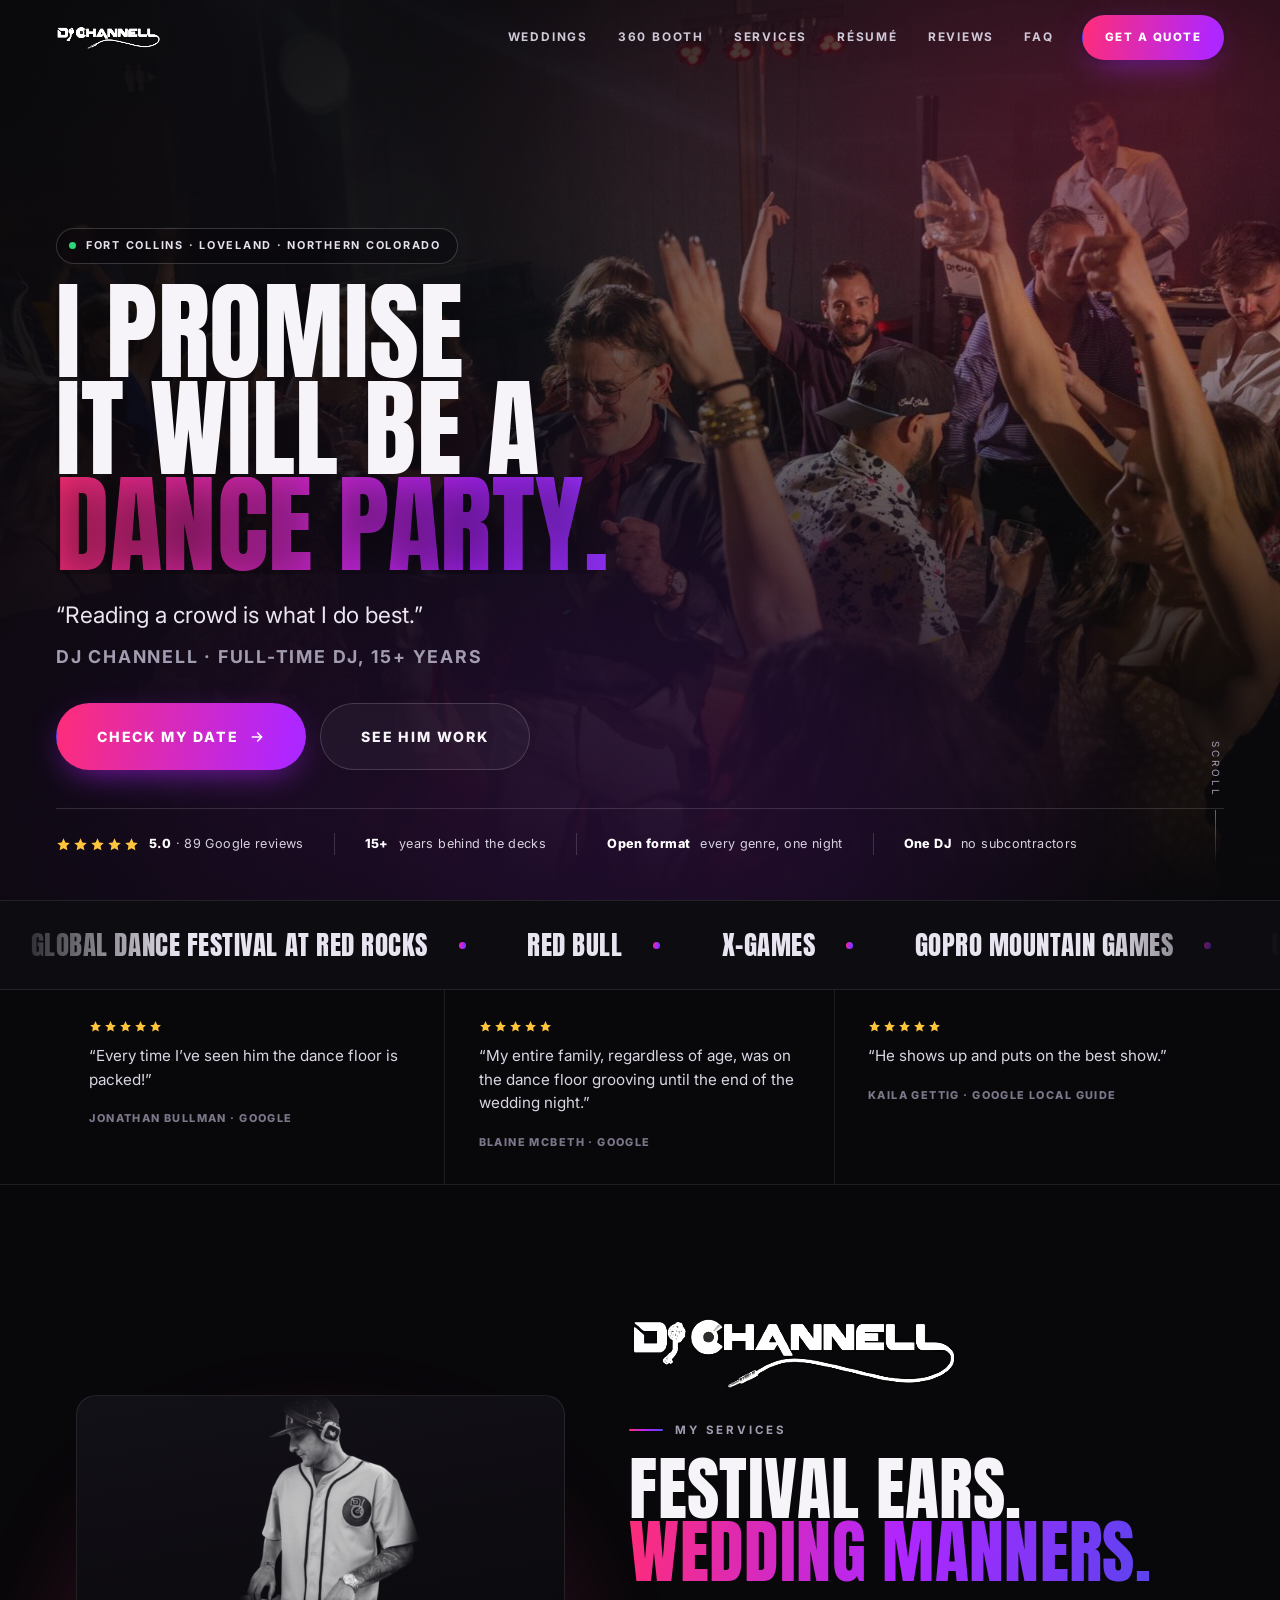
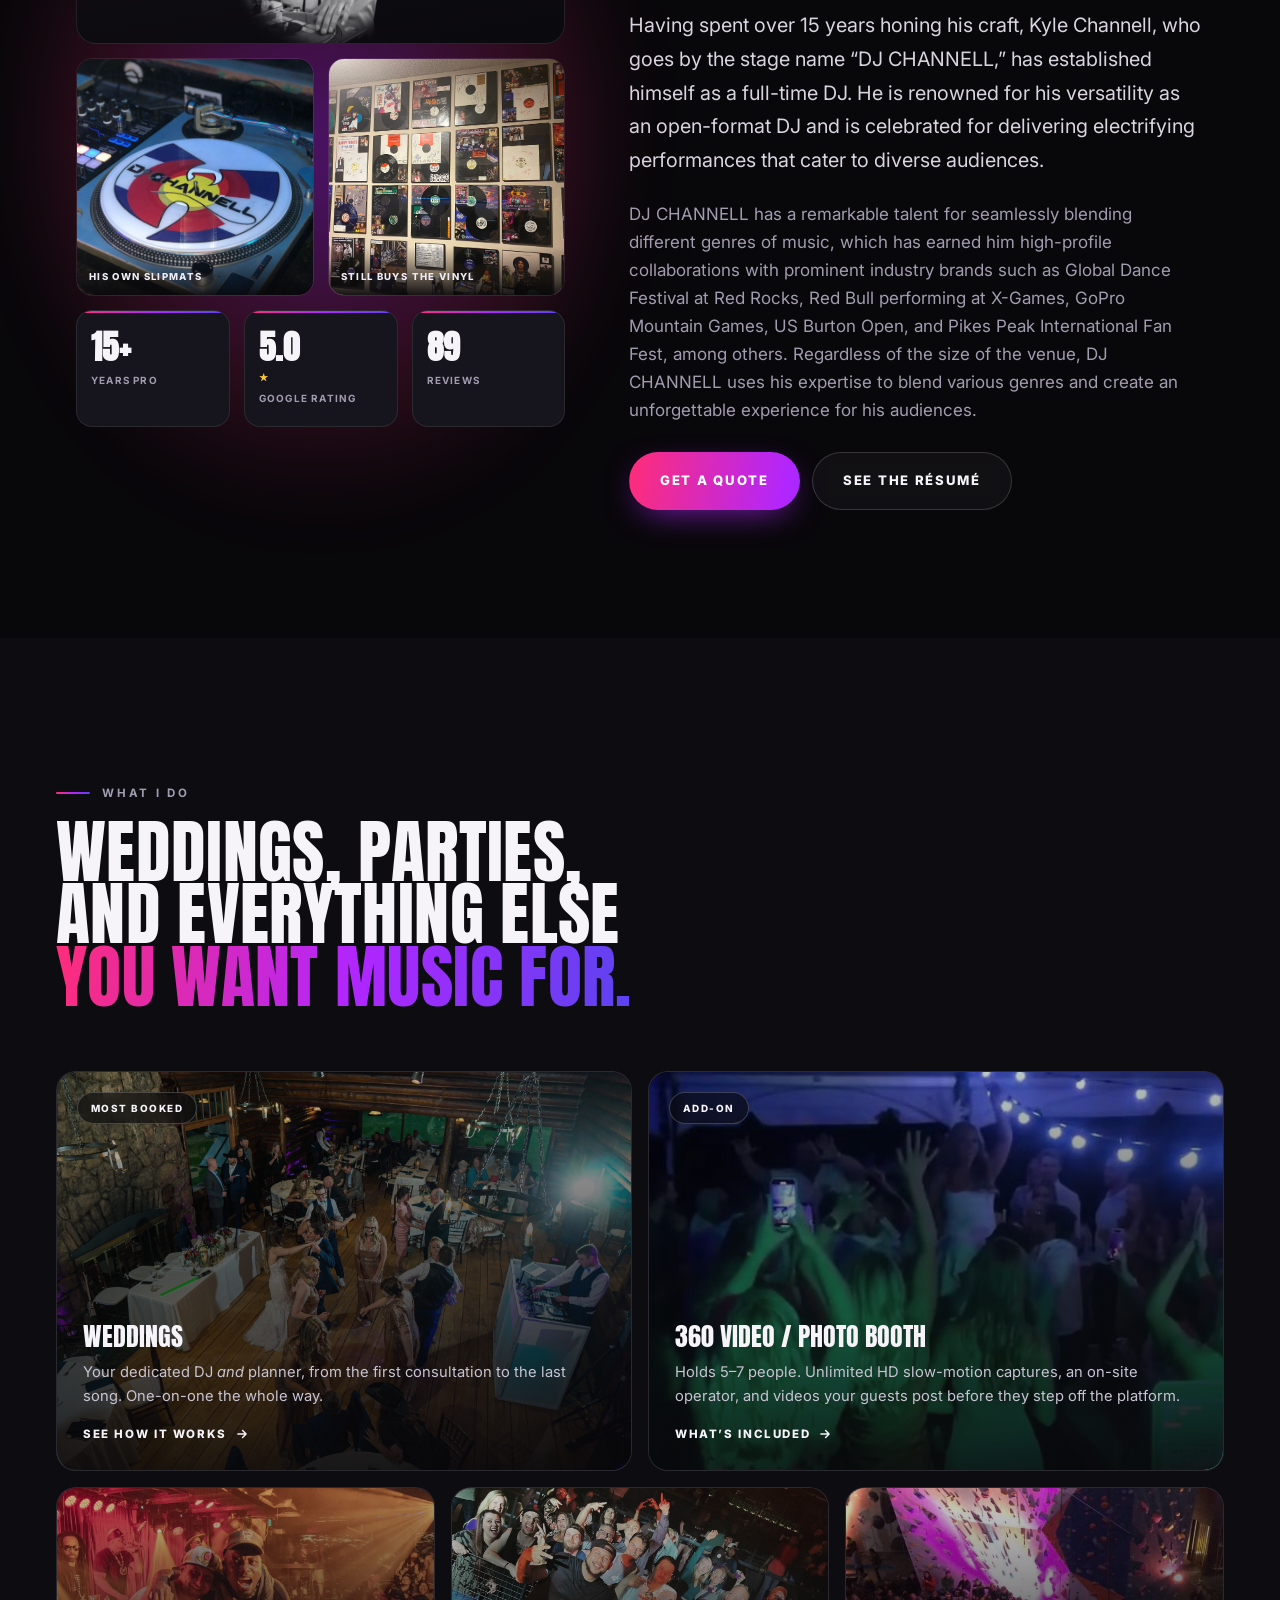
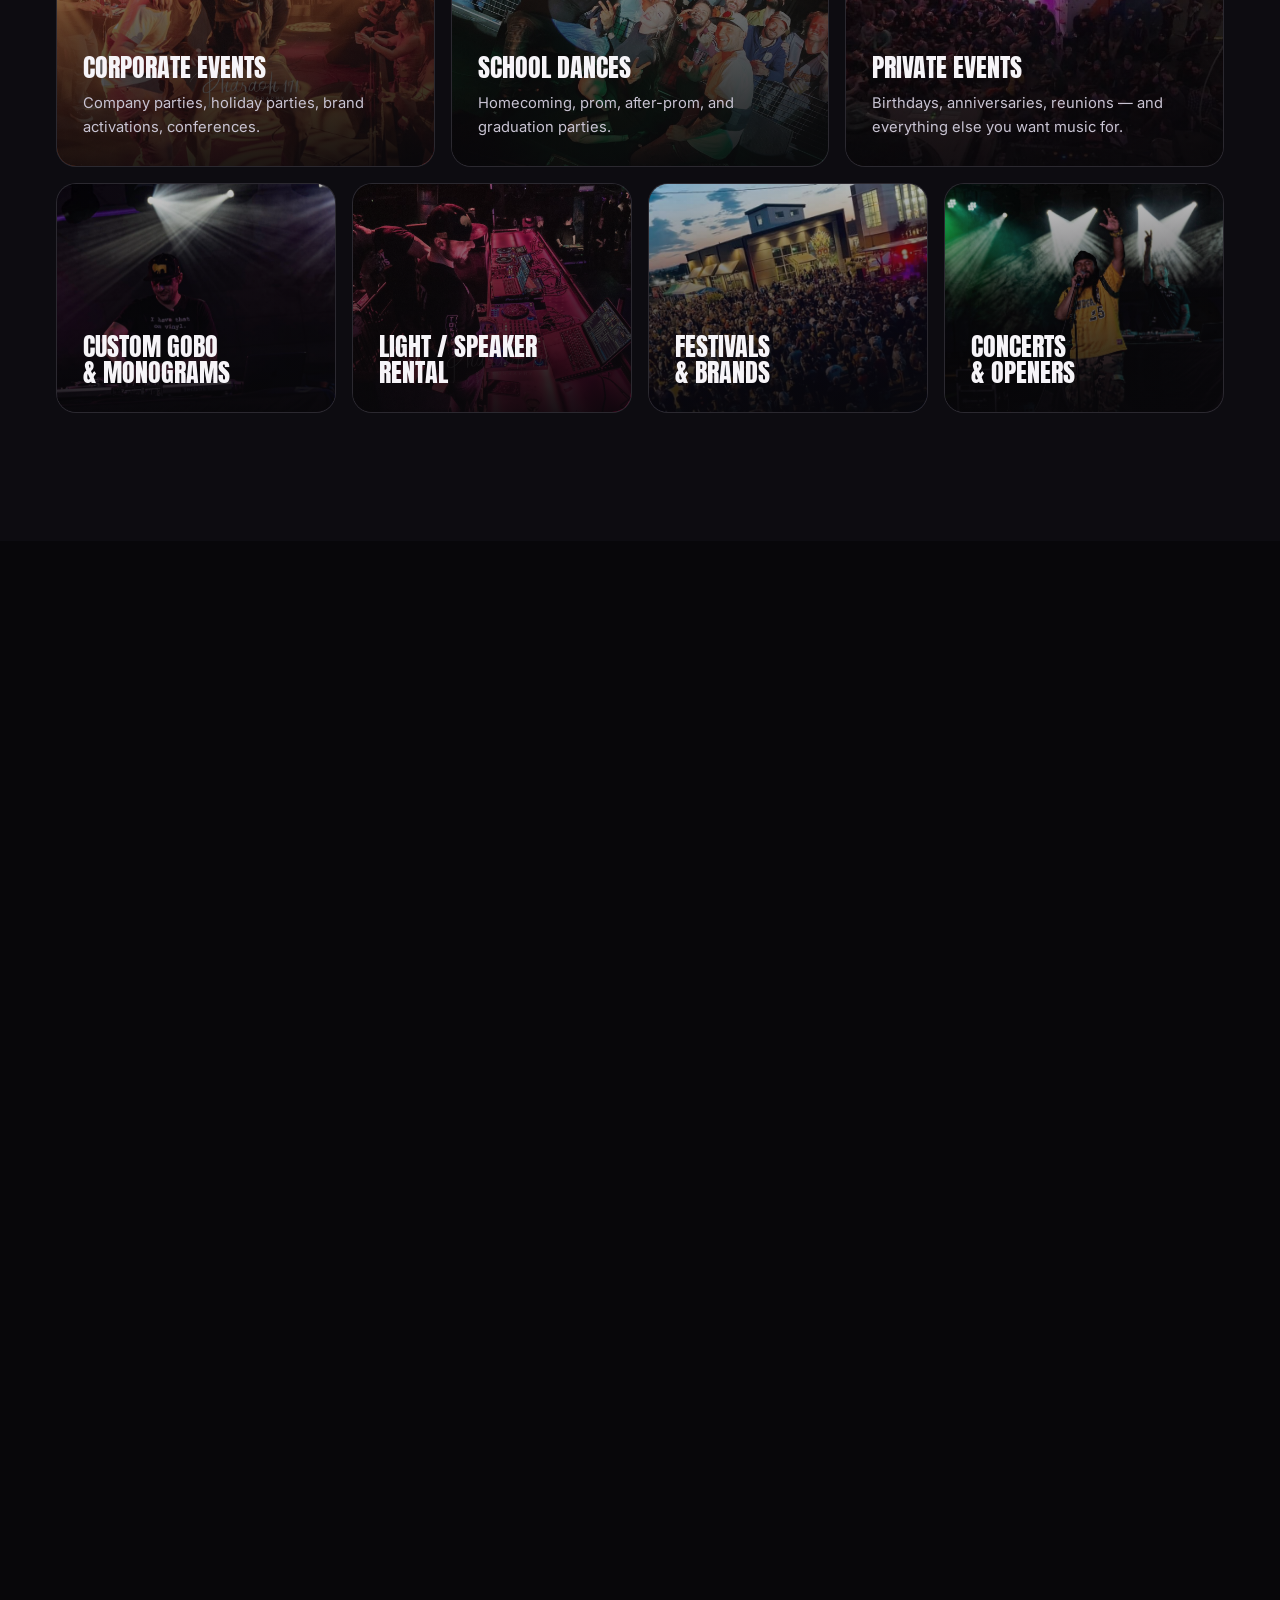
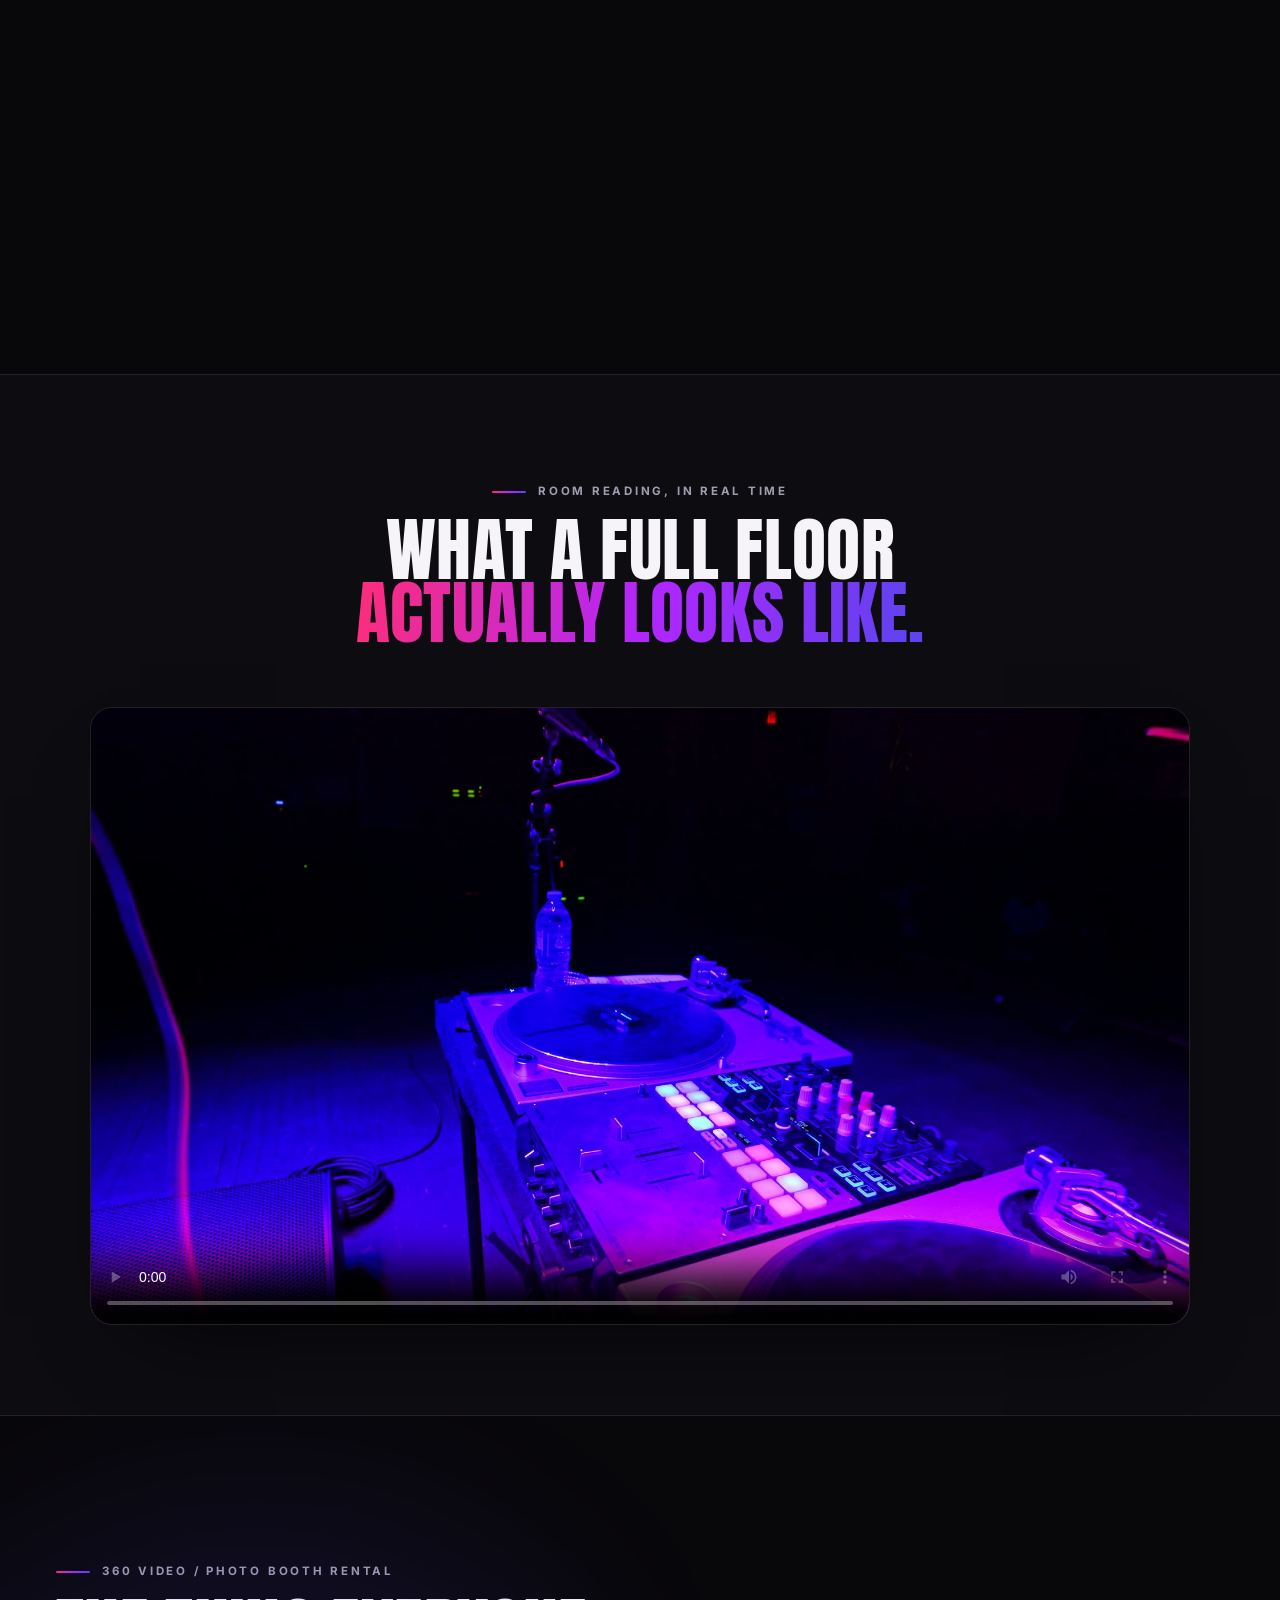
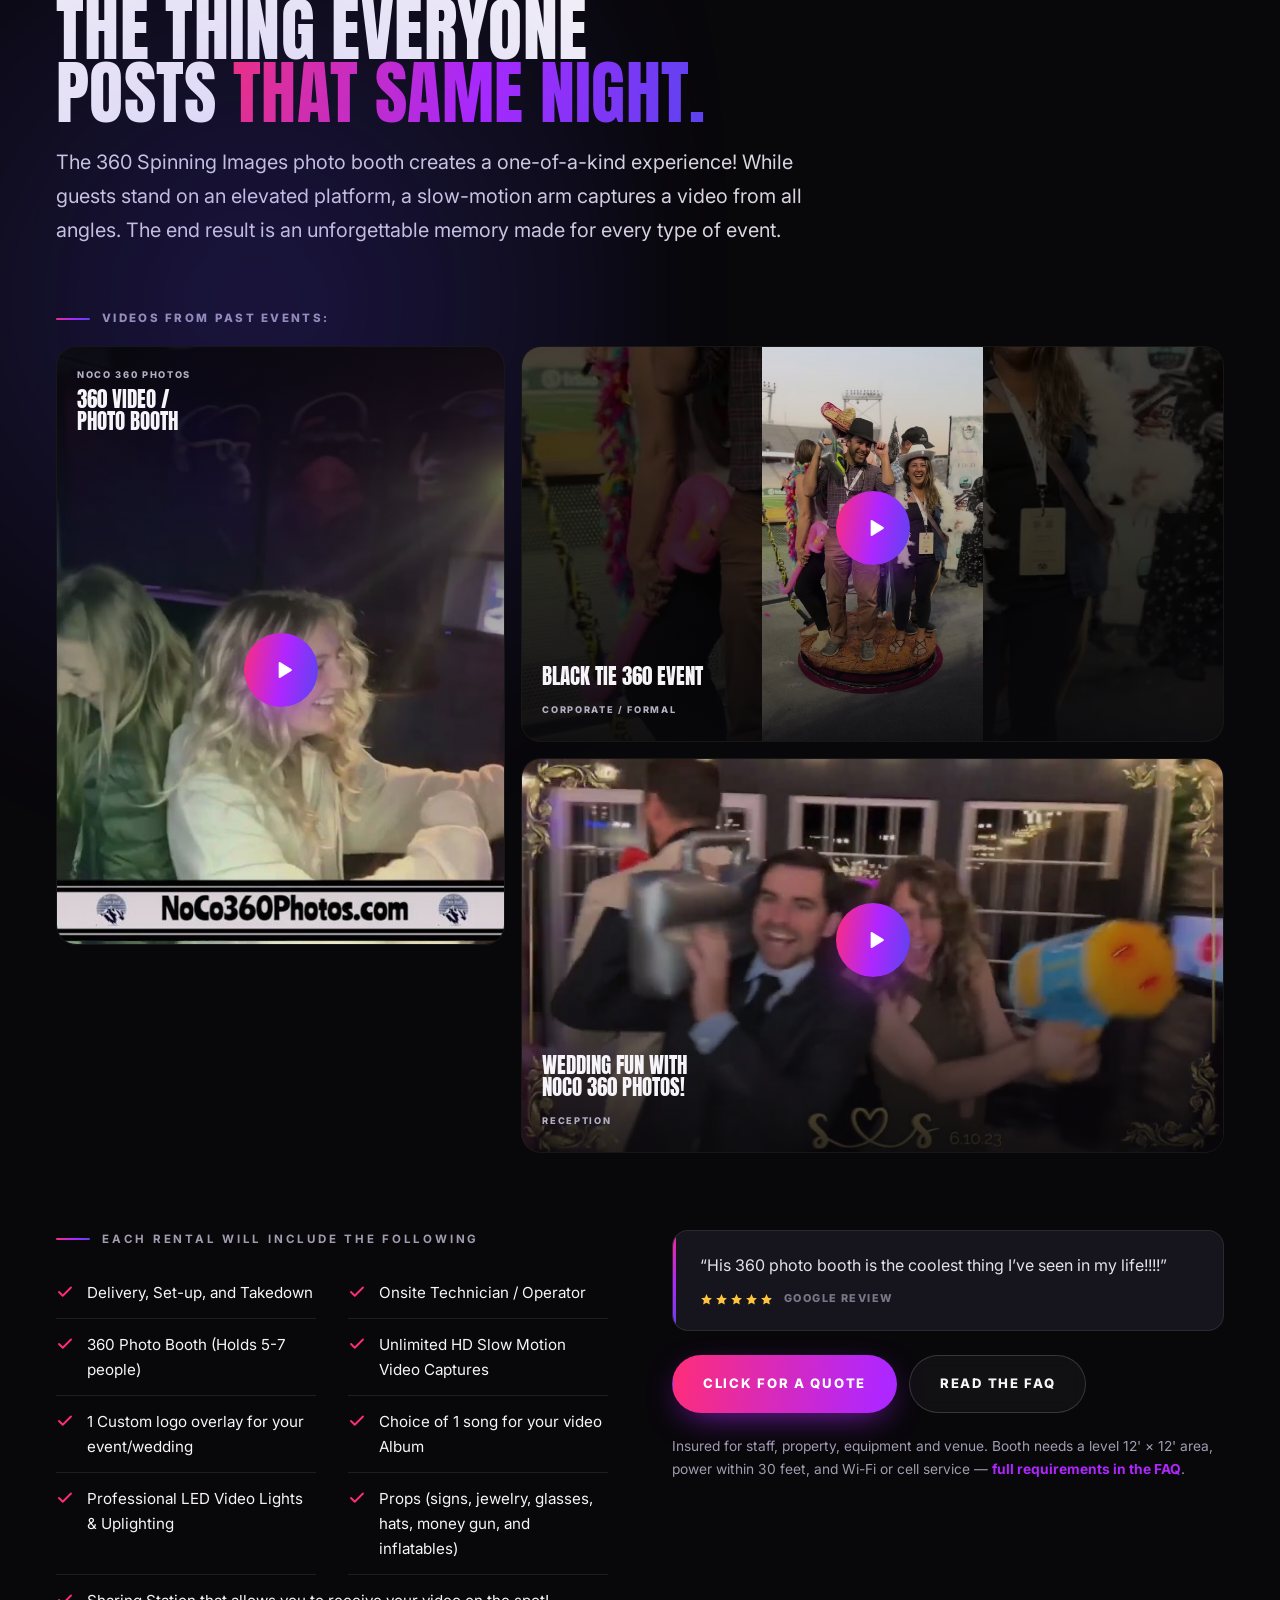
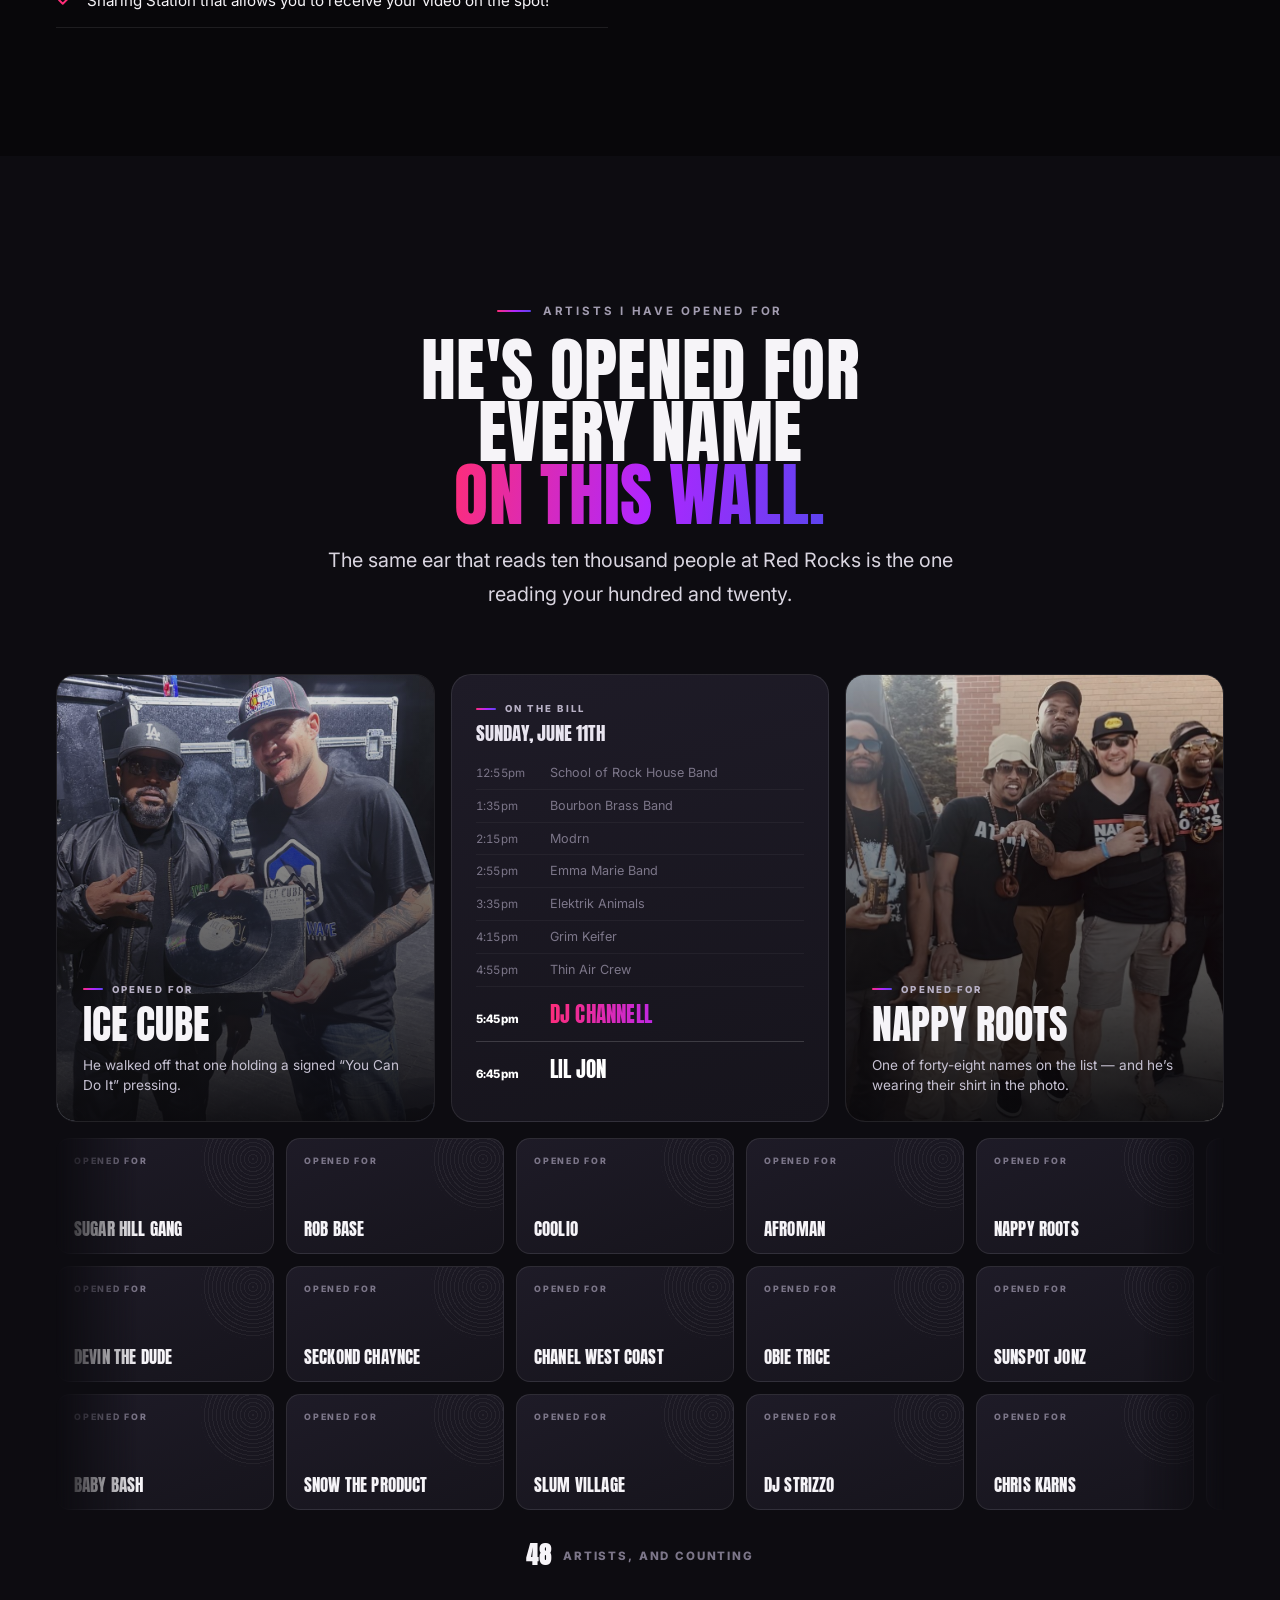
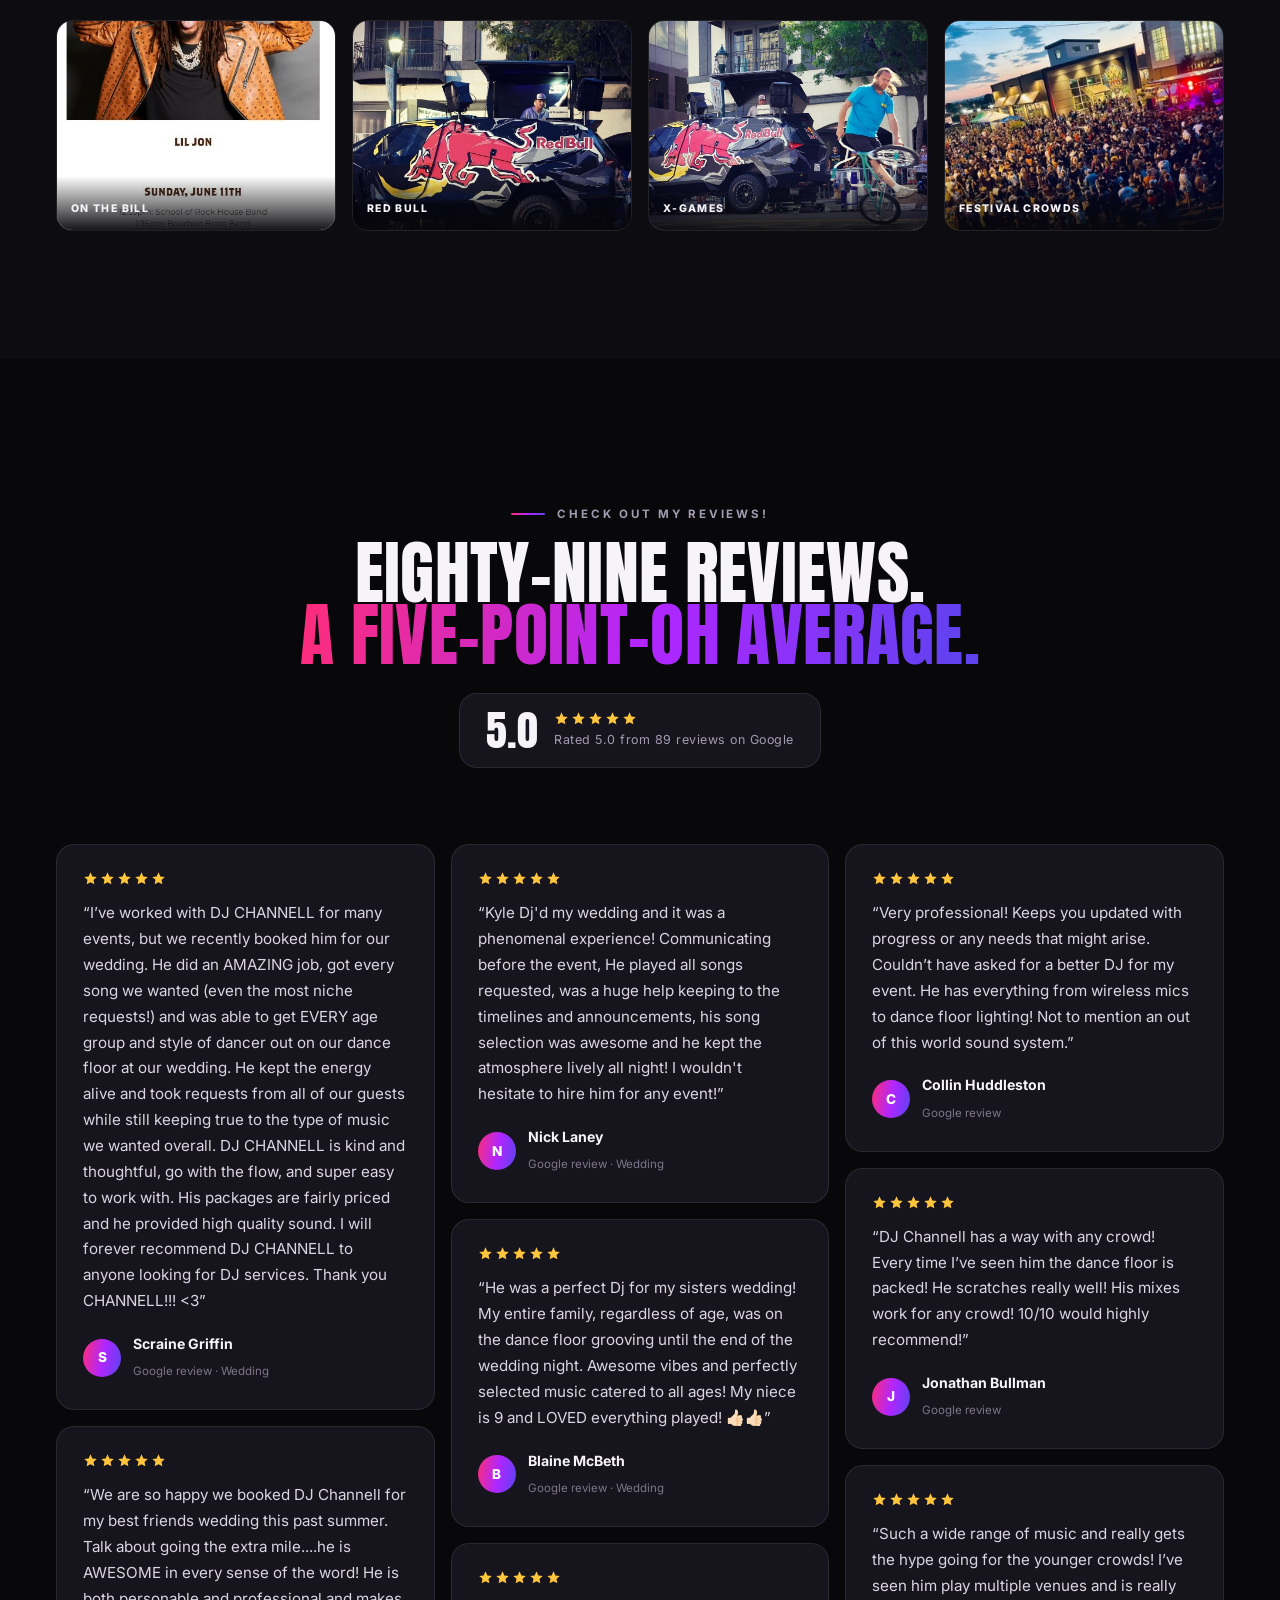
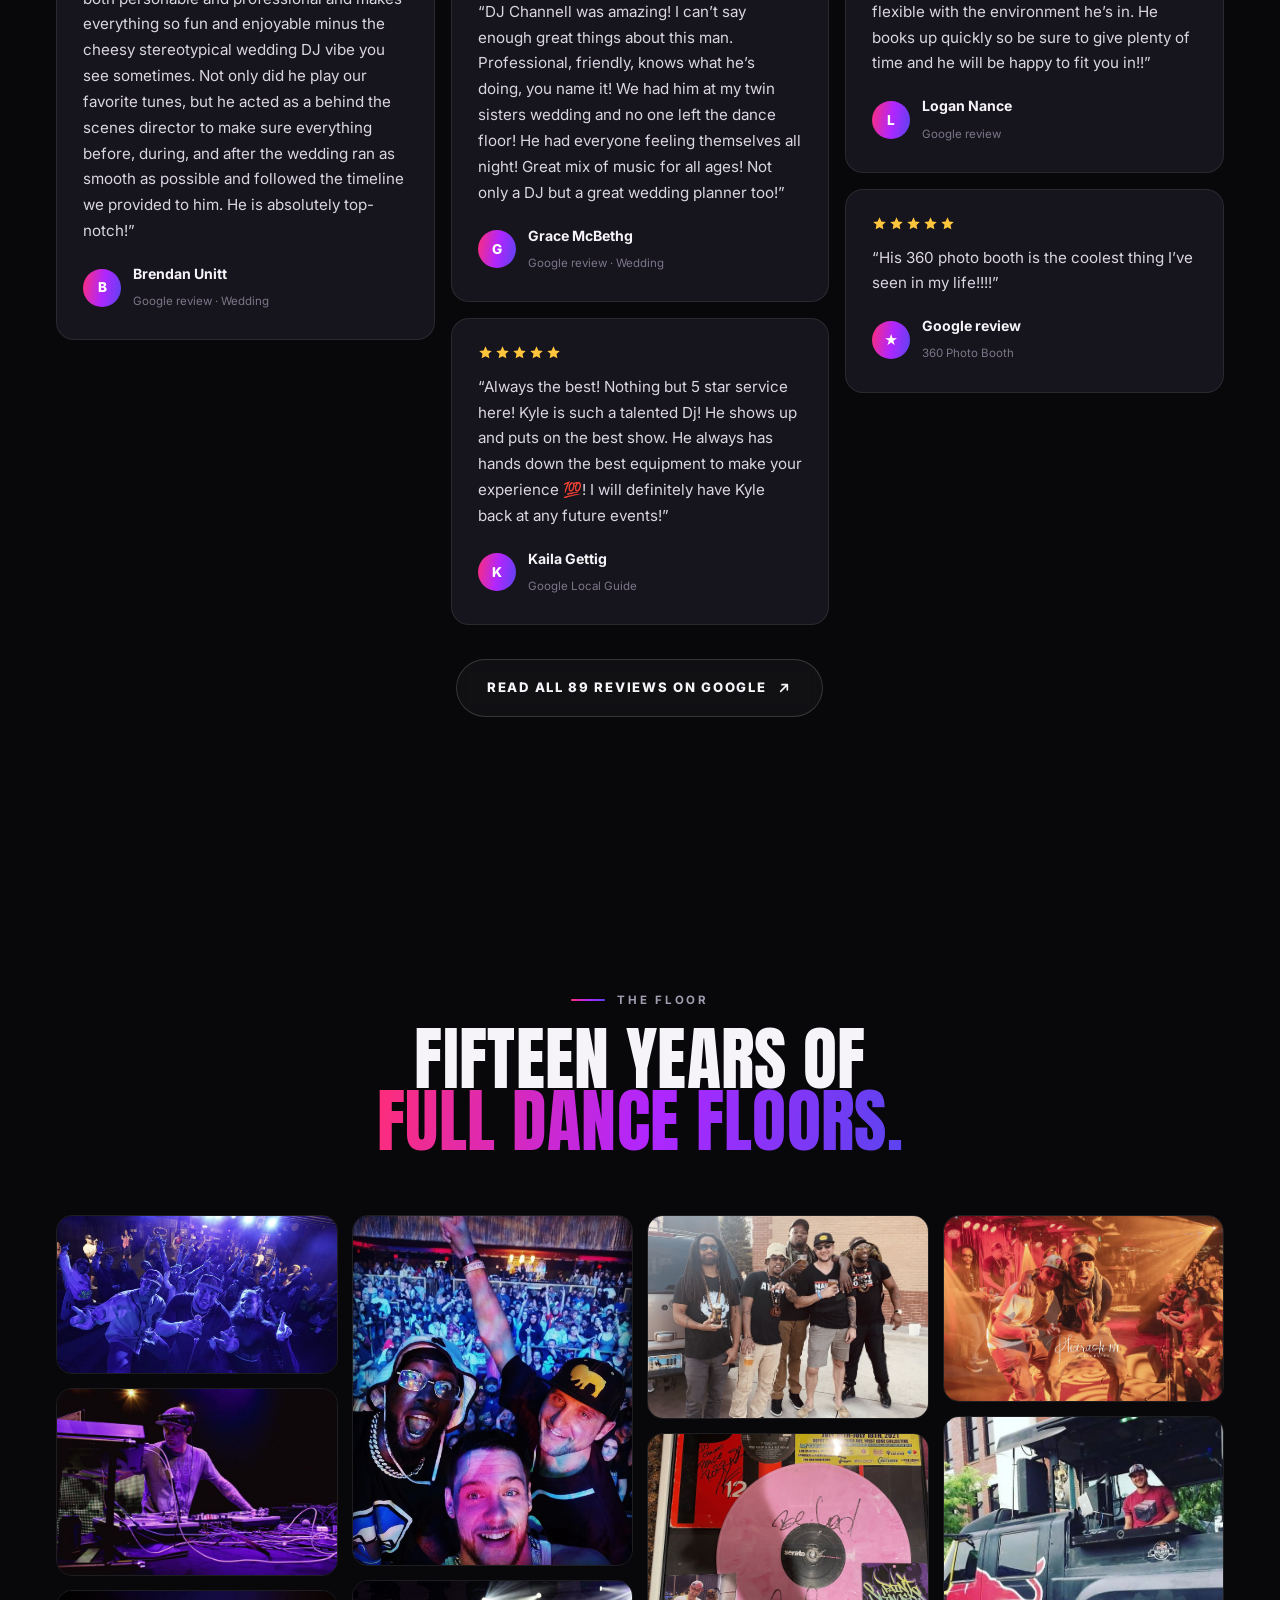
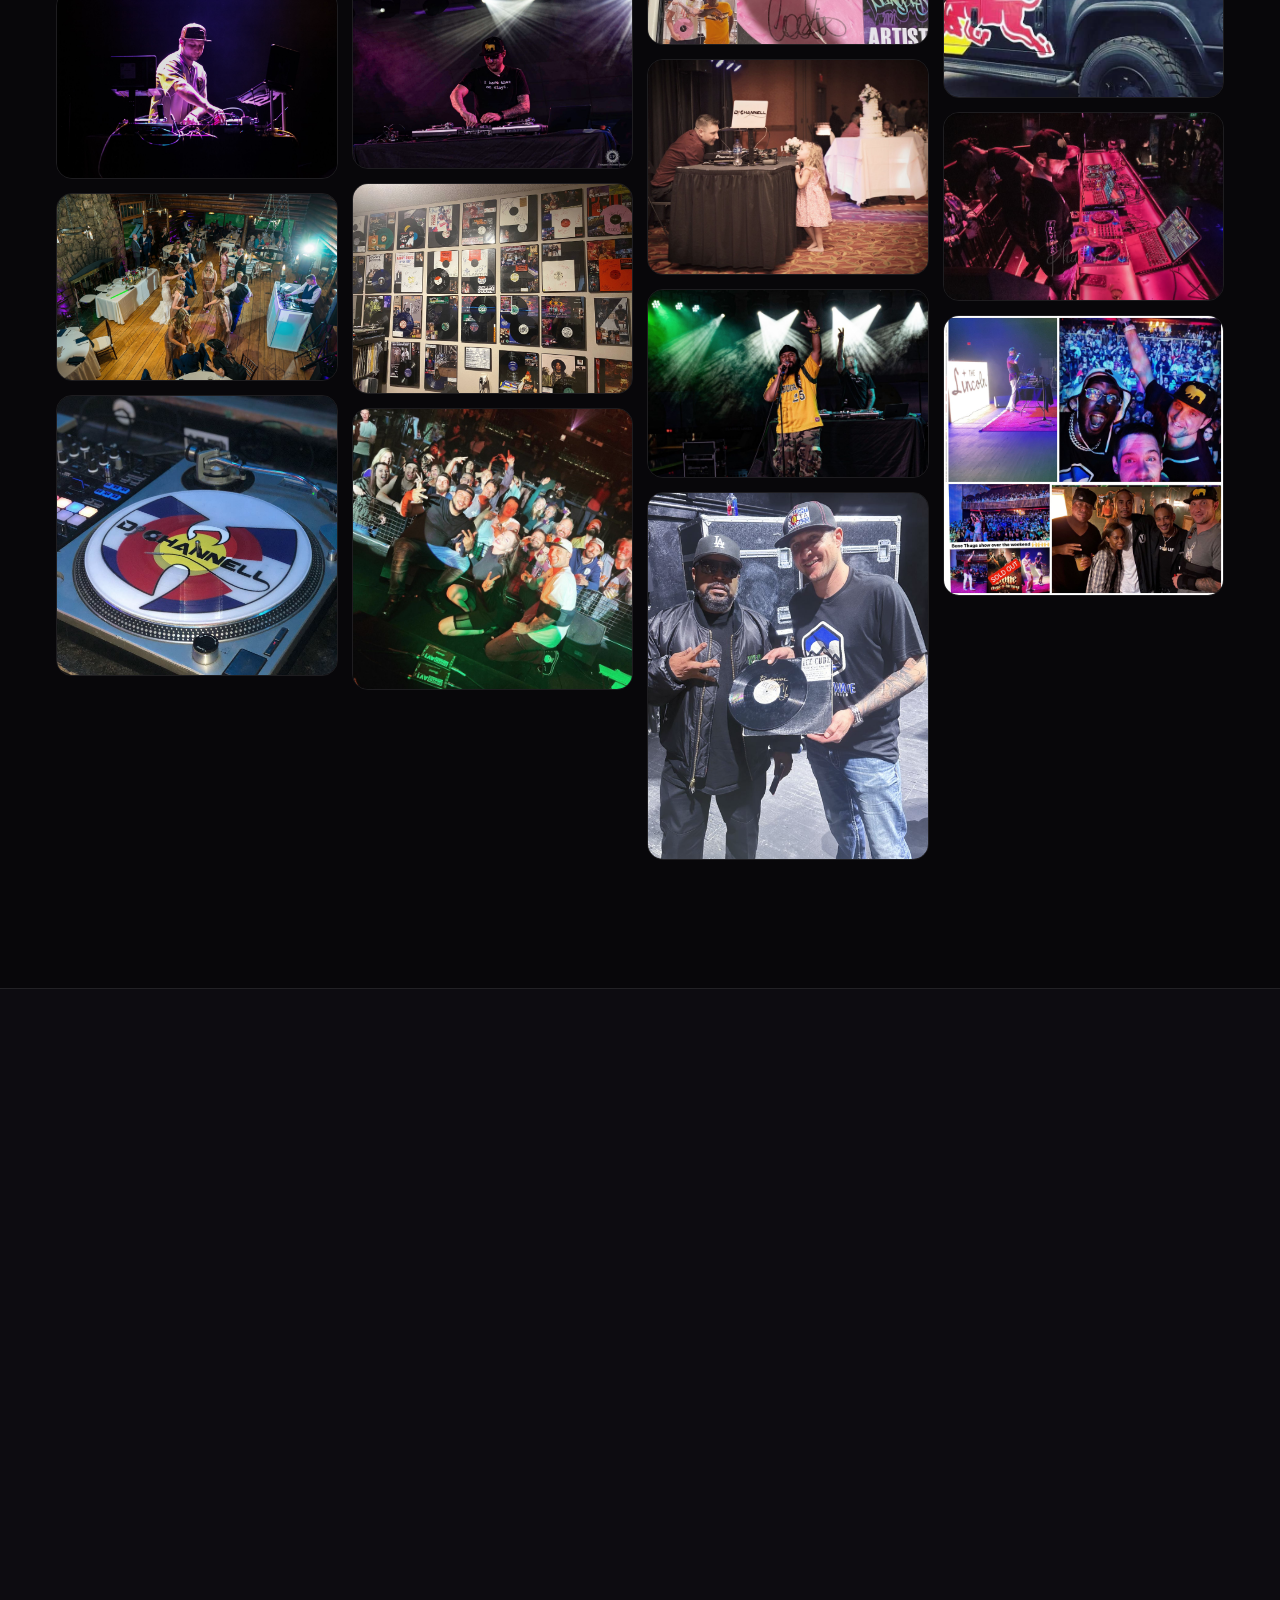
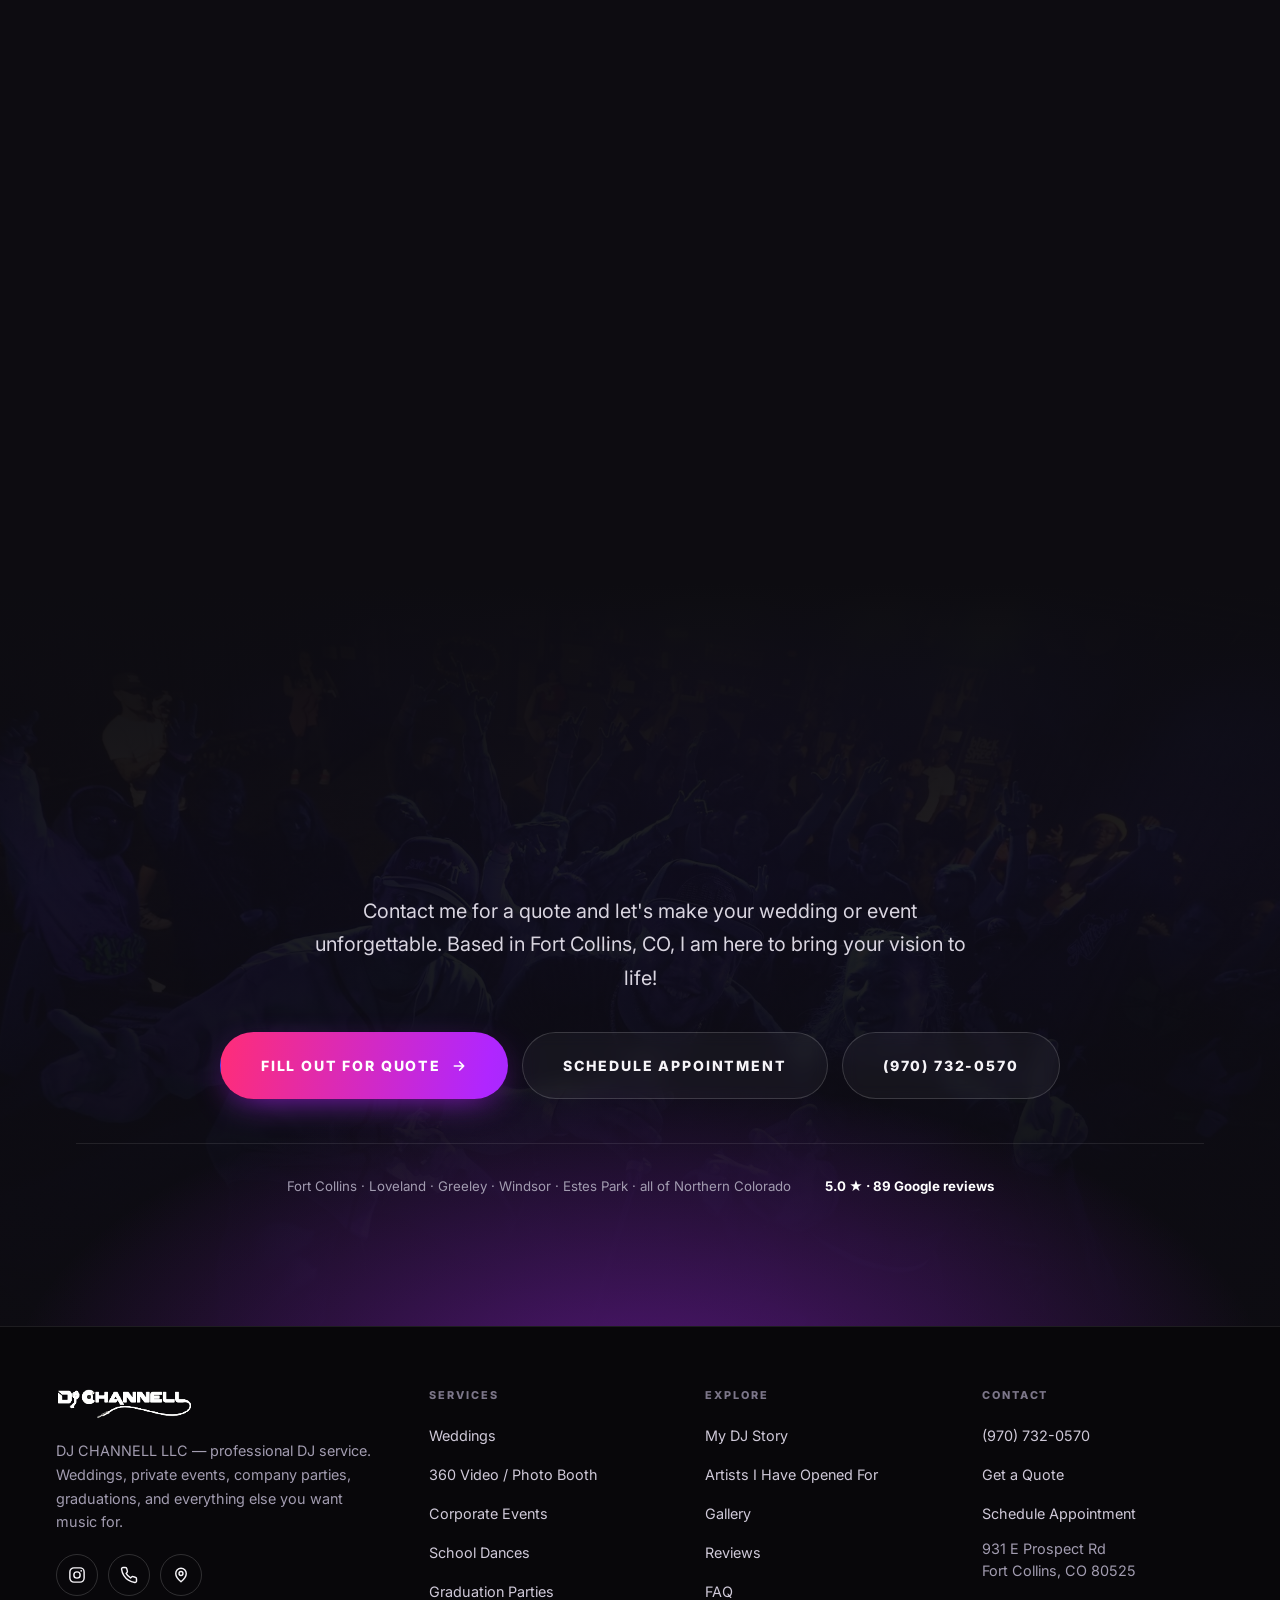
==== commit 933ae198: "Drop the lightbox placeholder's empty src An empty src attribute makes some browsers re-request the " ====
--- a/index.html
+++ b/index.html
@@ -885,7 +885,7 @@
 <div class="lightbox" role="dialog" aria-label="Photo viewer">
   <button class="lightbox__close" aria-label="Close">✕</button>
   <button class="lightbox__nav lightbox__nav--prev" aria-label="Previous">‹</button>
-  <img src="" alt="">
+  <img alt="" decoding="async">
   <button class="lightbox__nav lightbox__nav--next" aria-label="Next">›</button>
 </div>
 
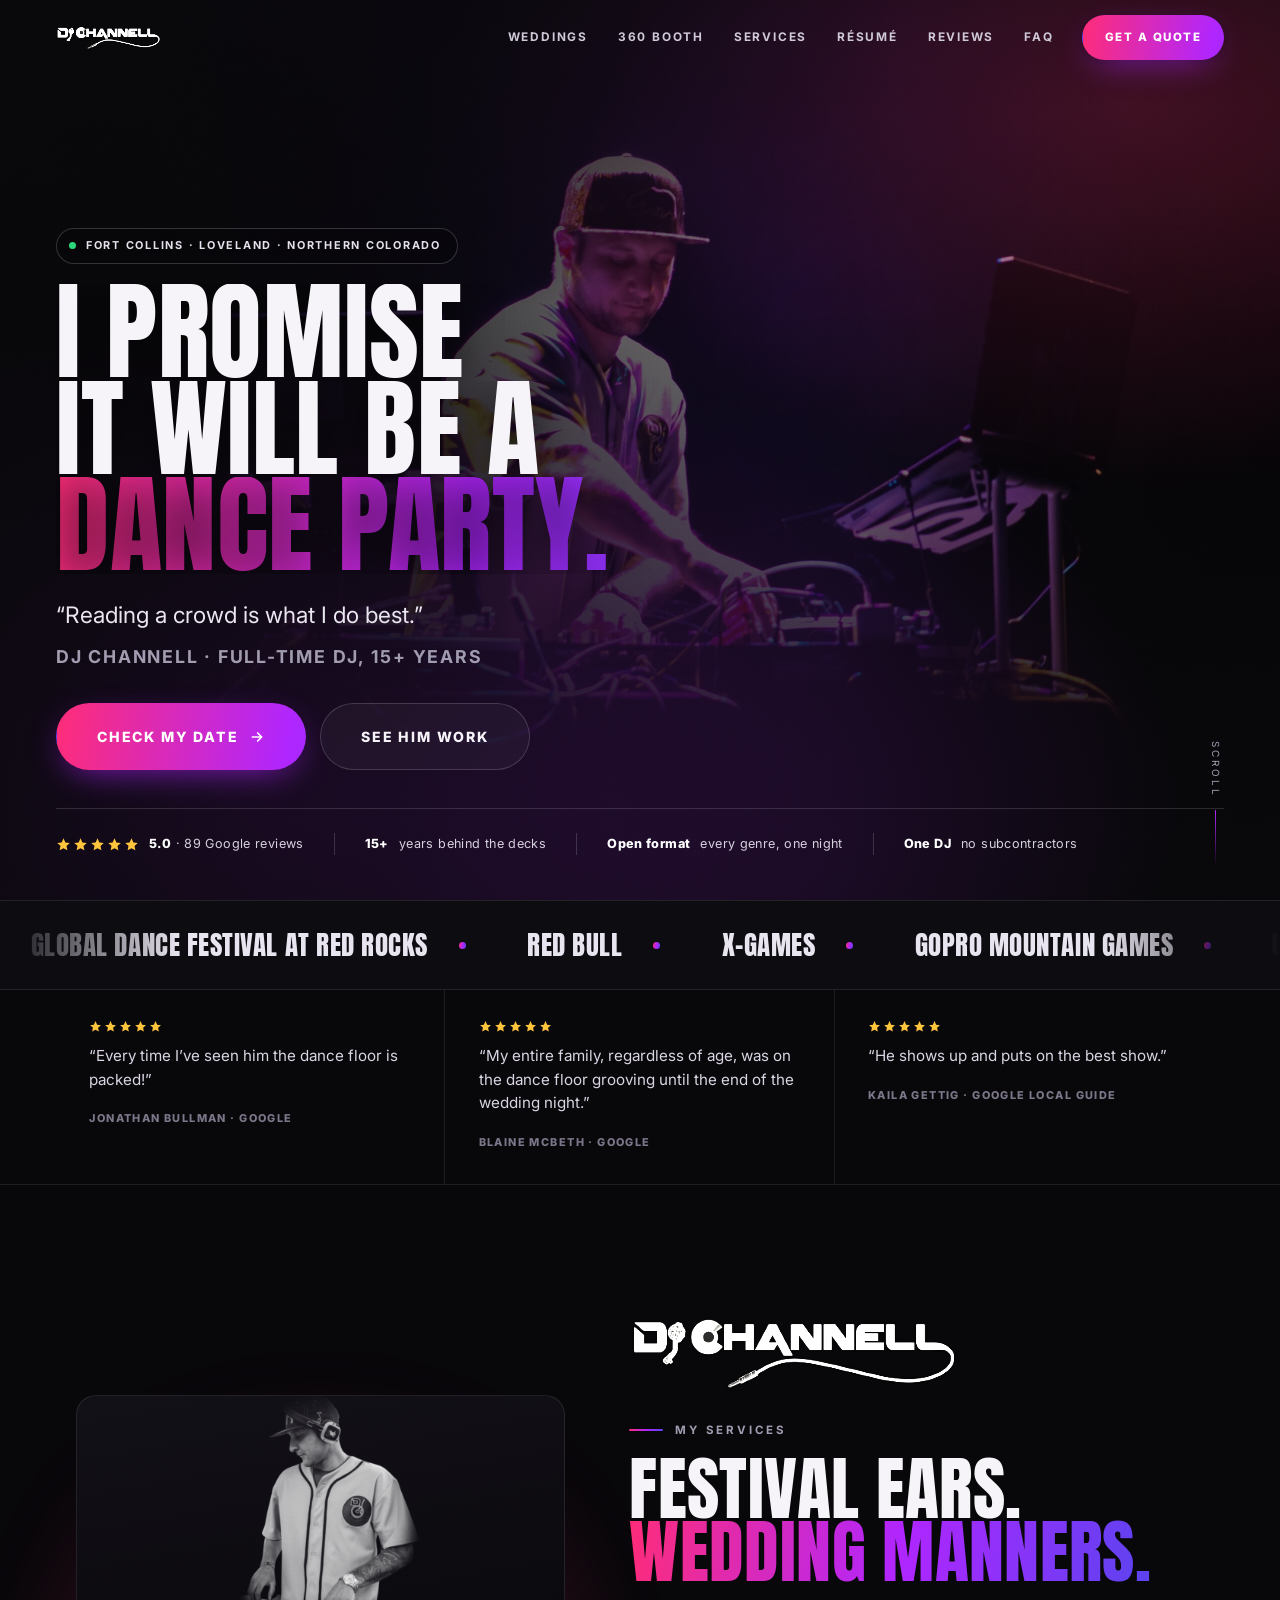
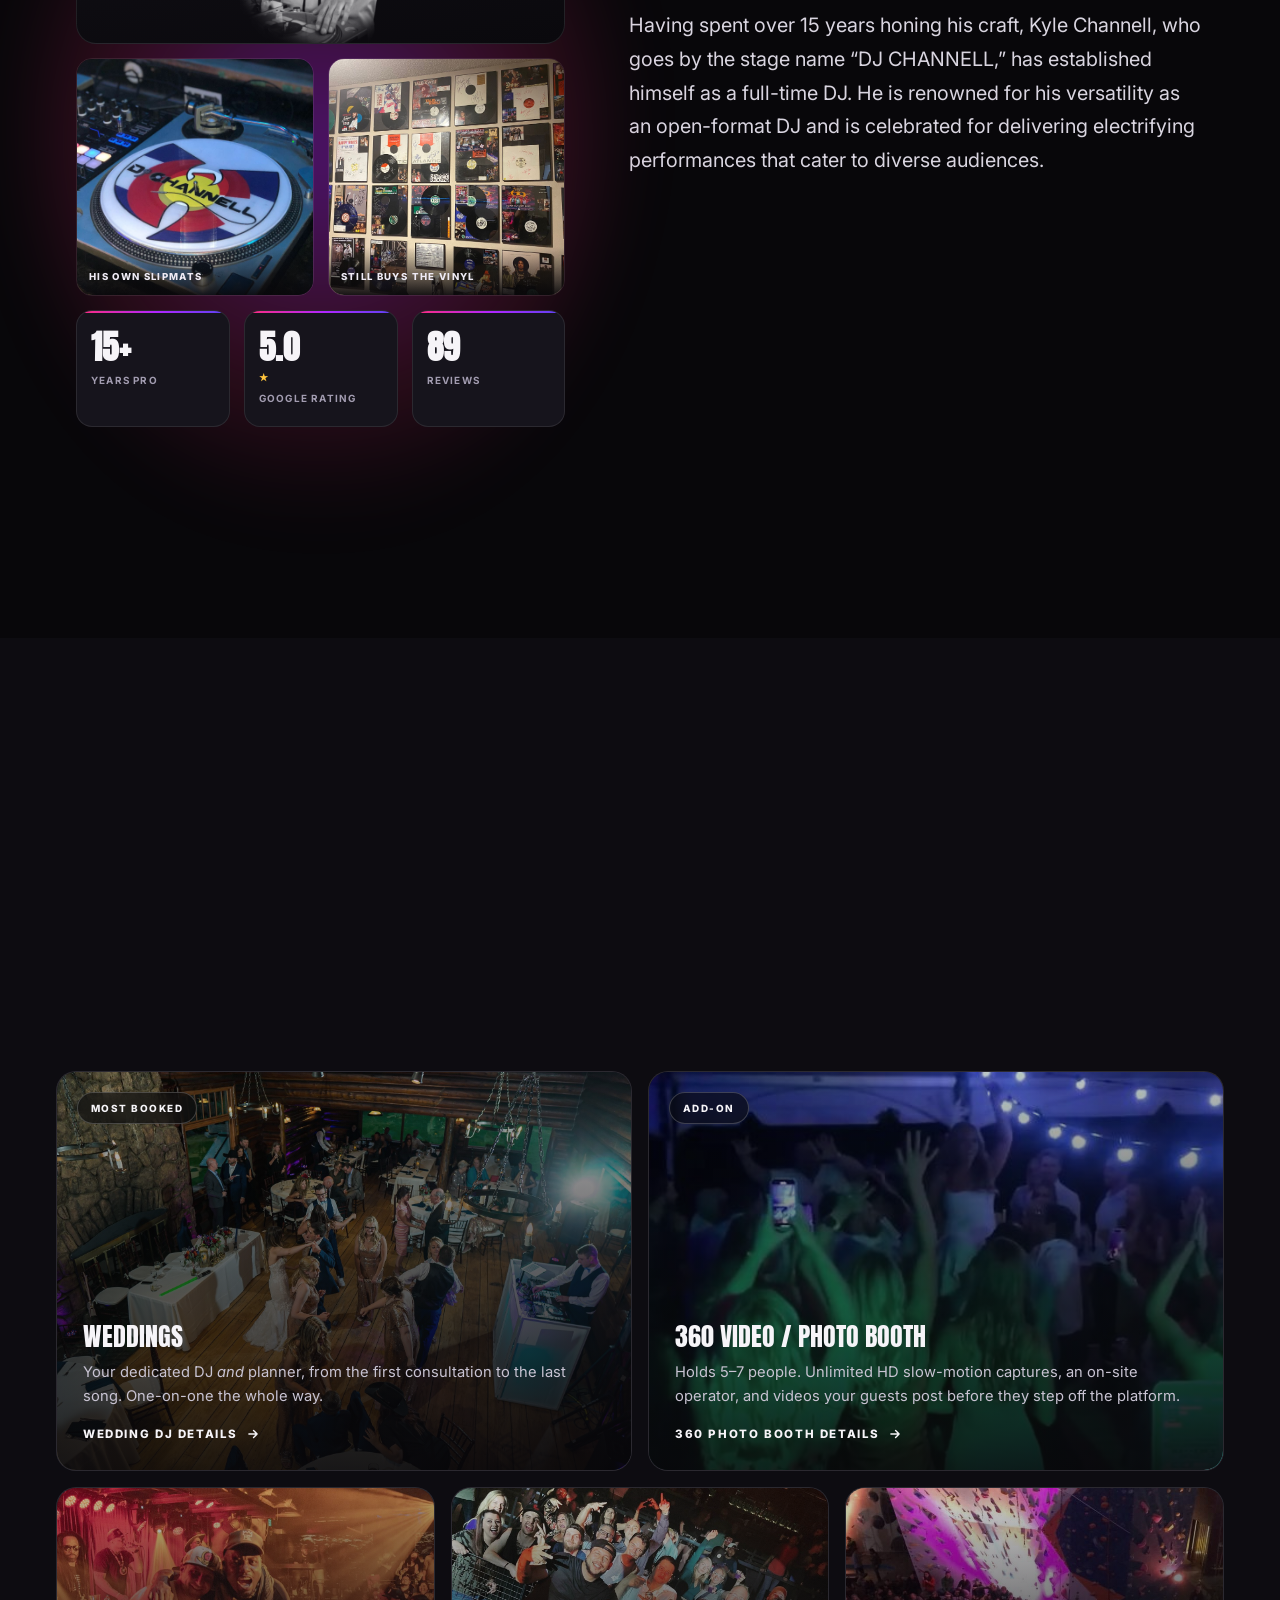
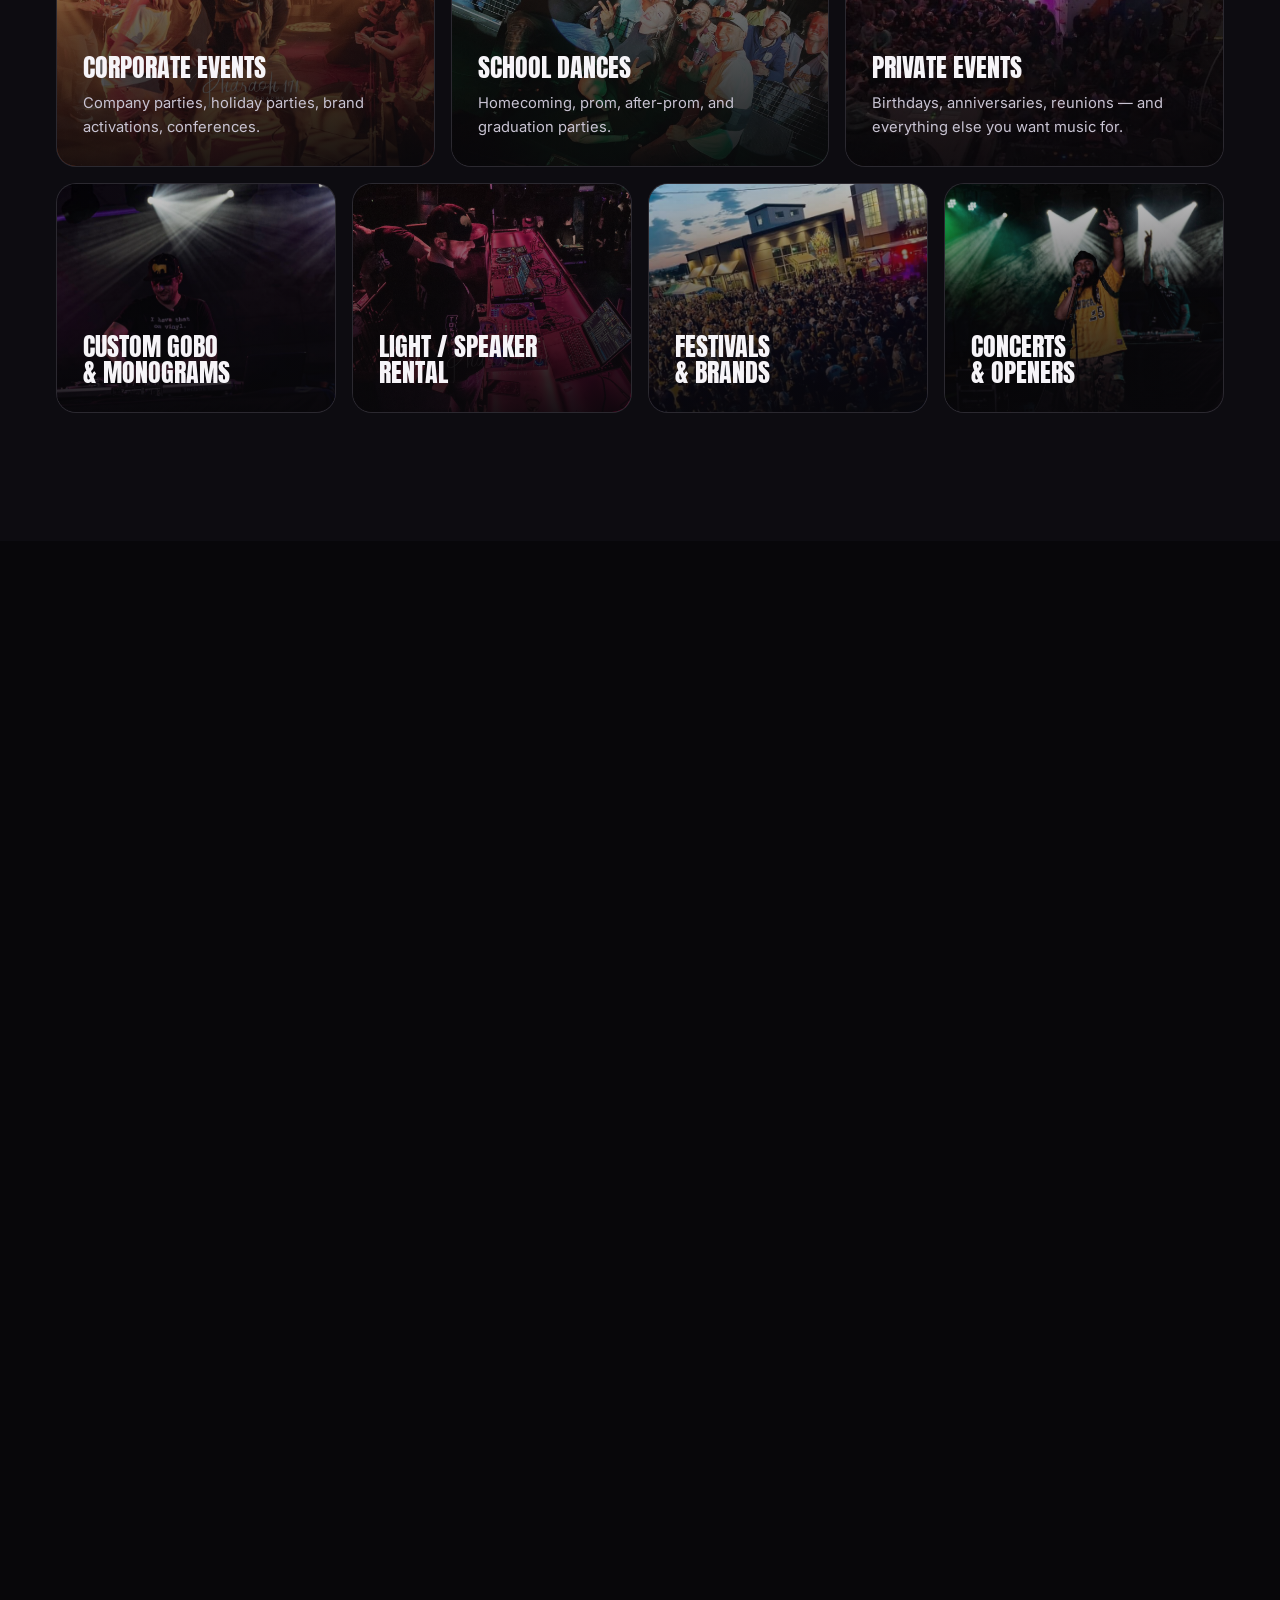
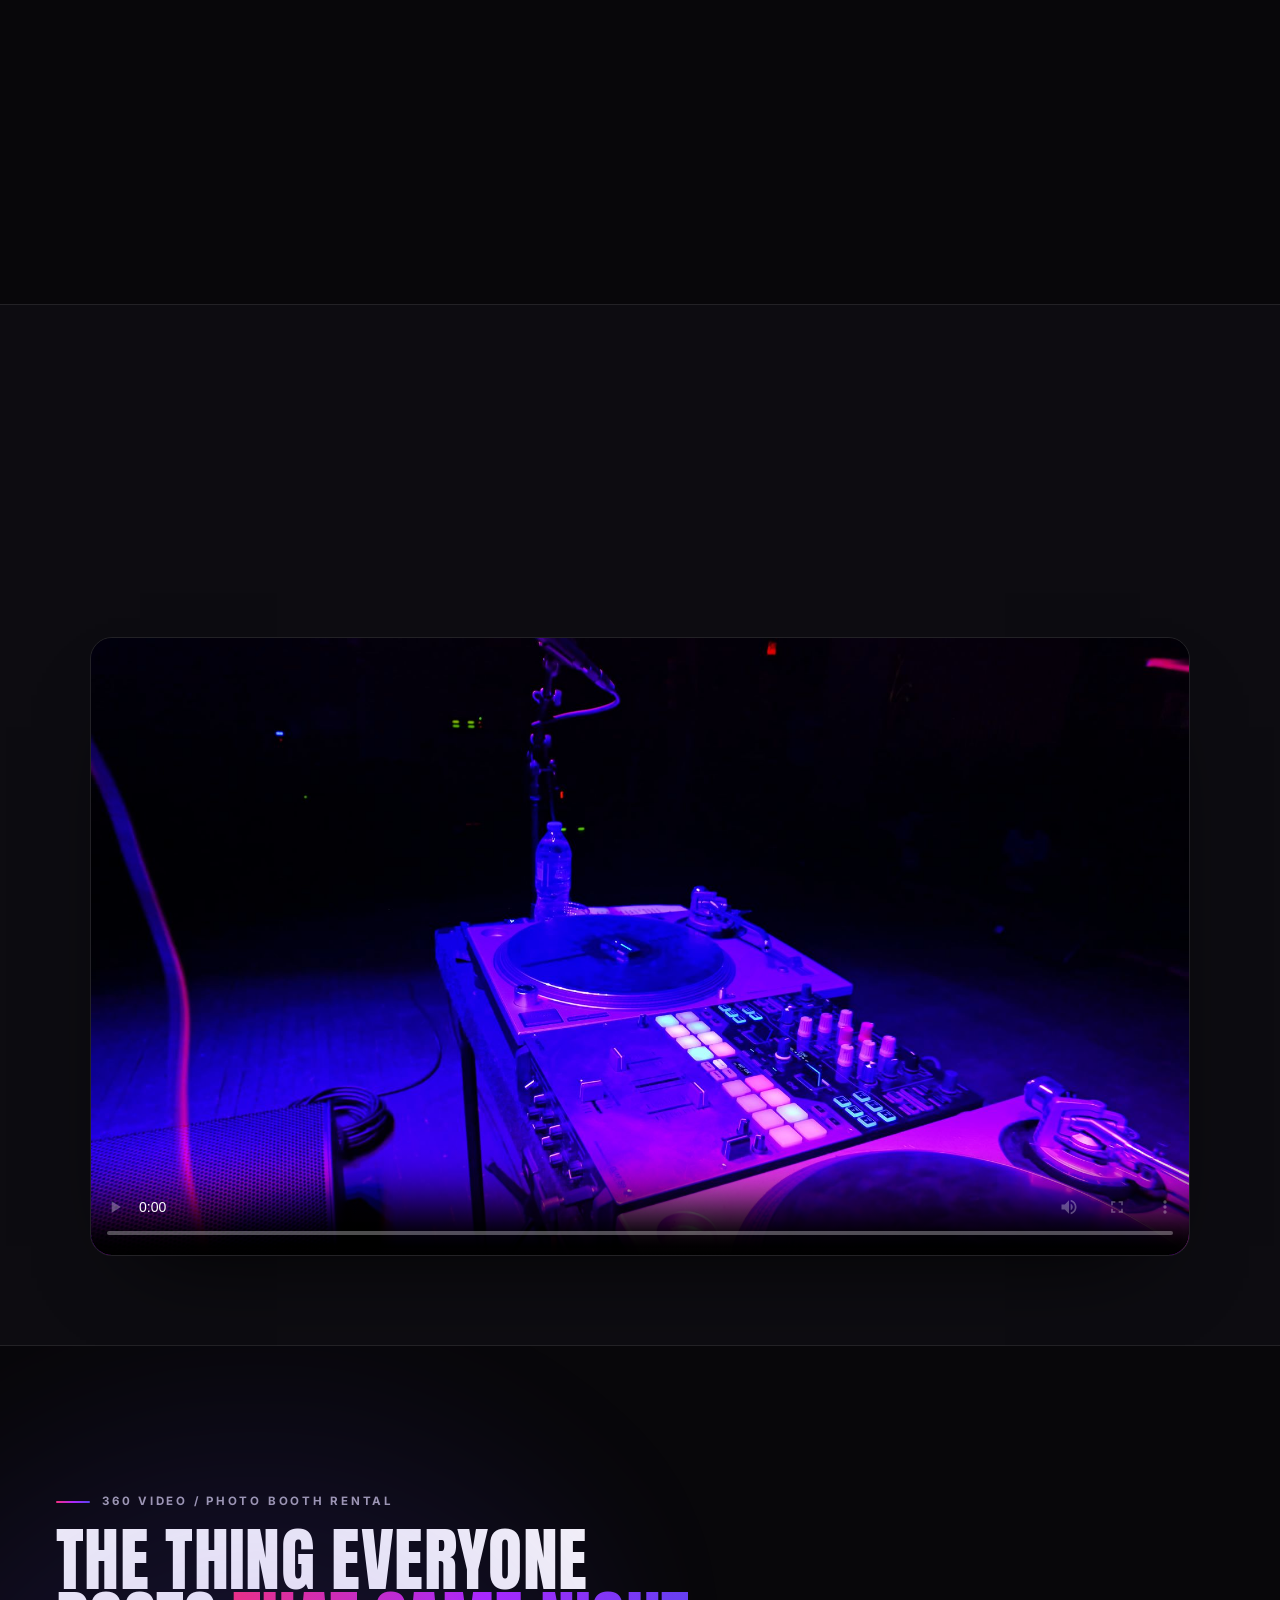
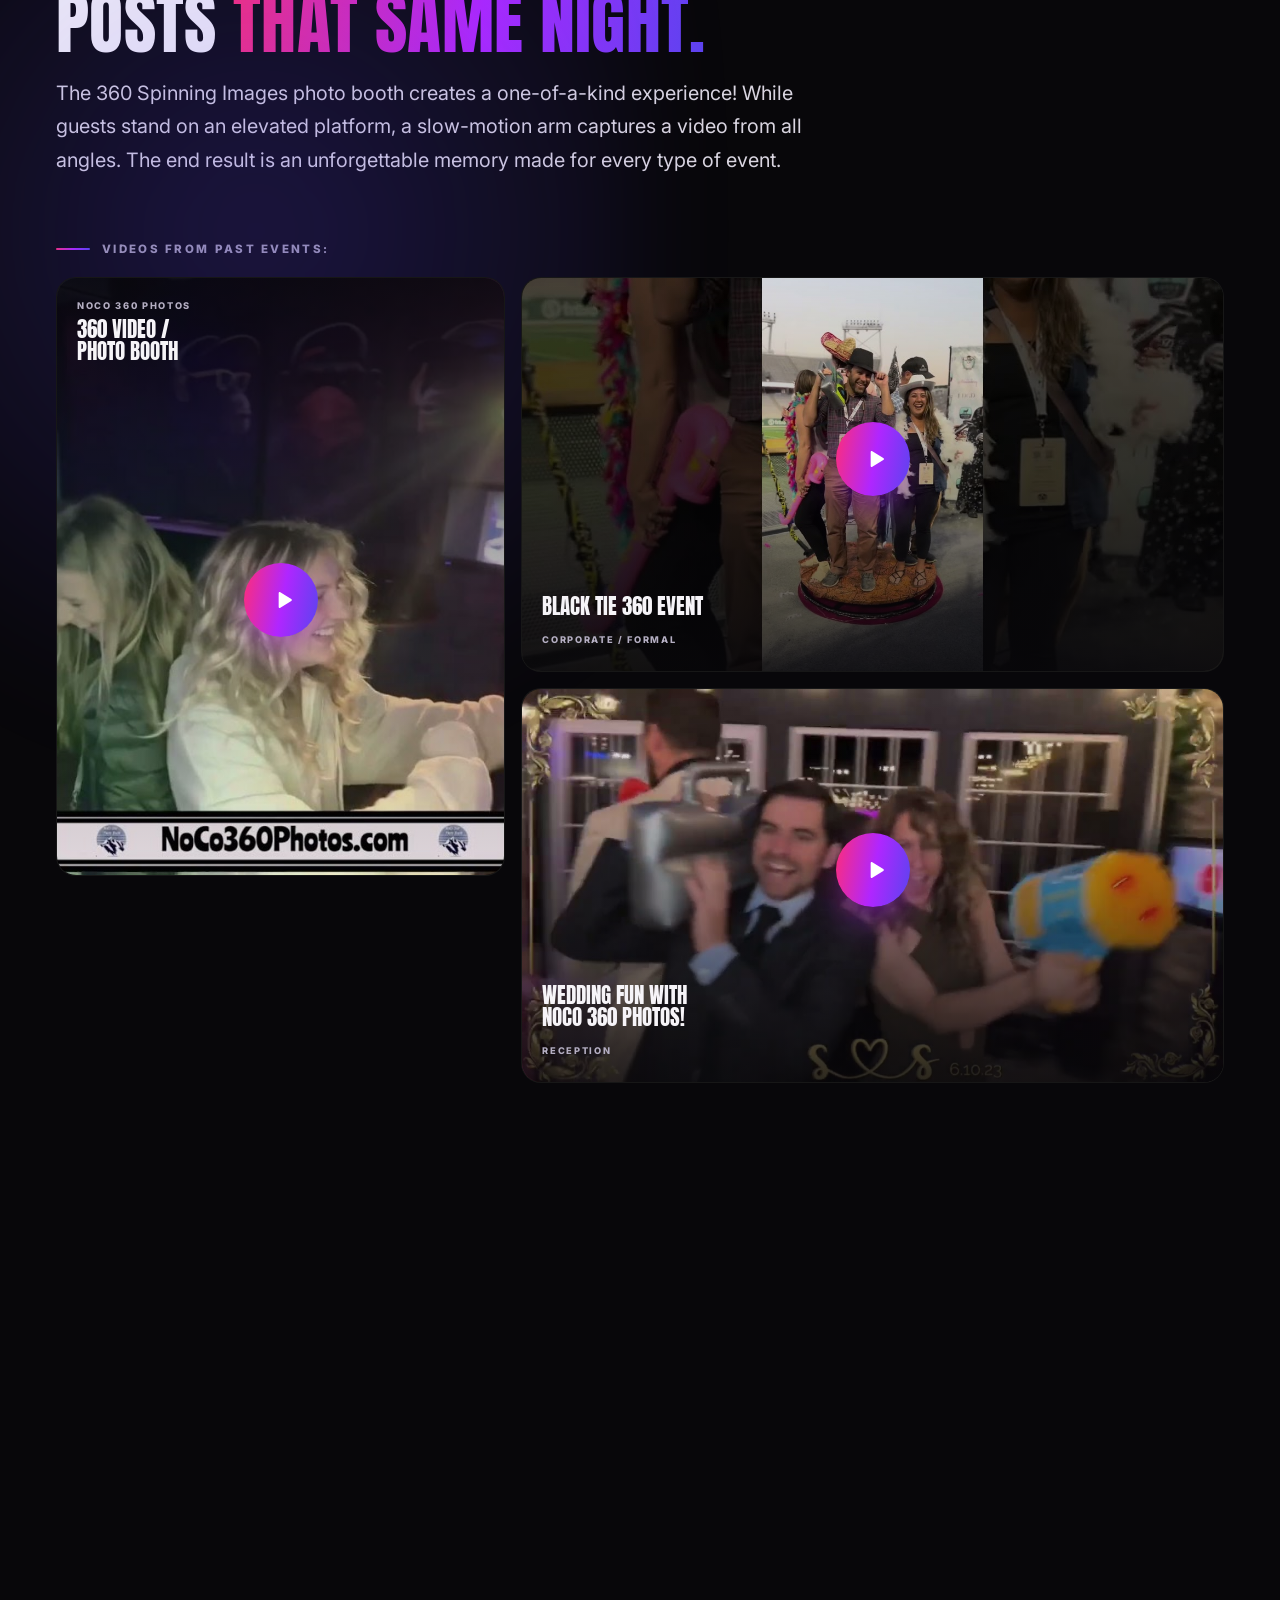
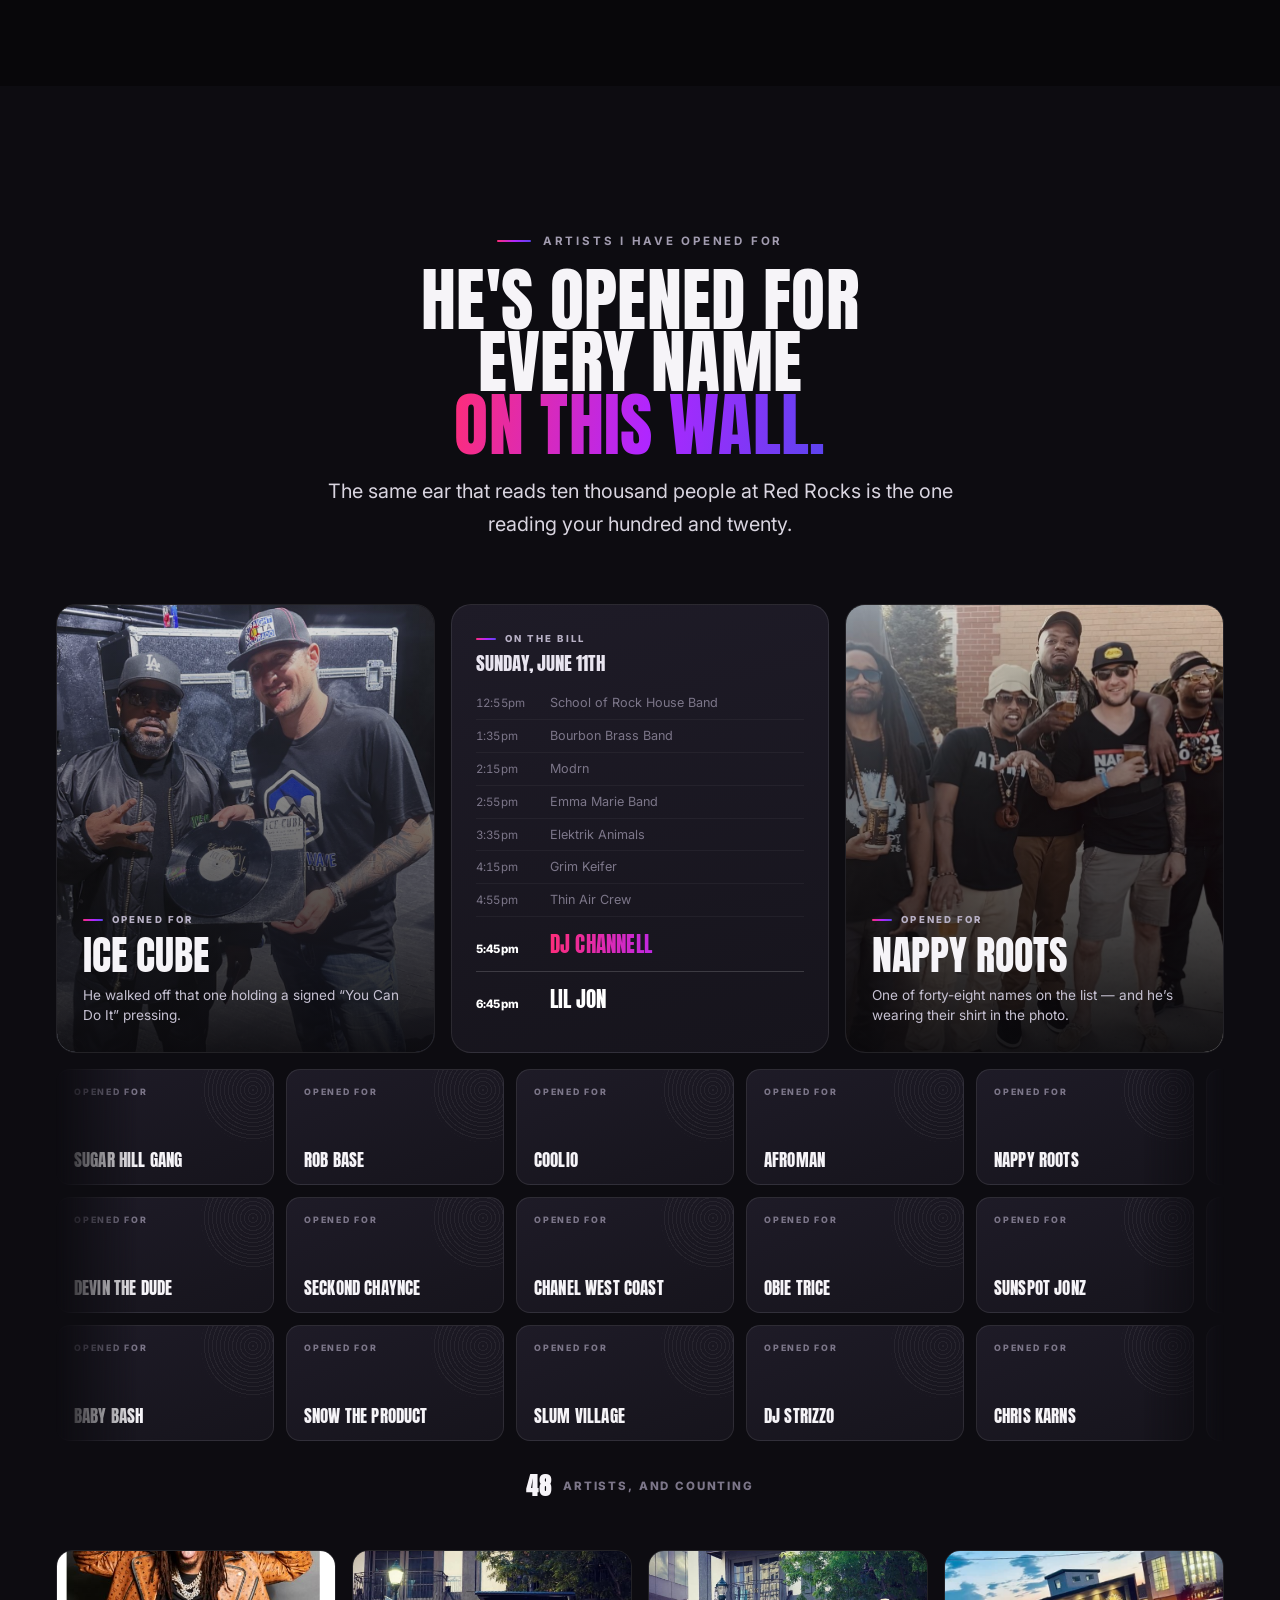
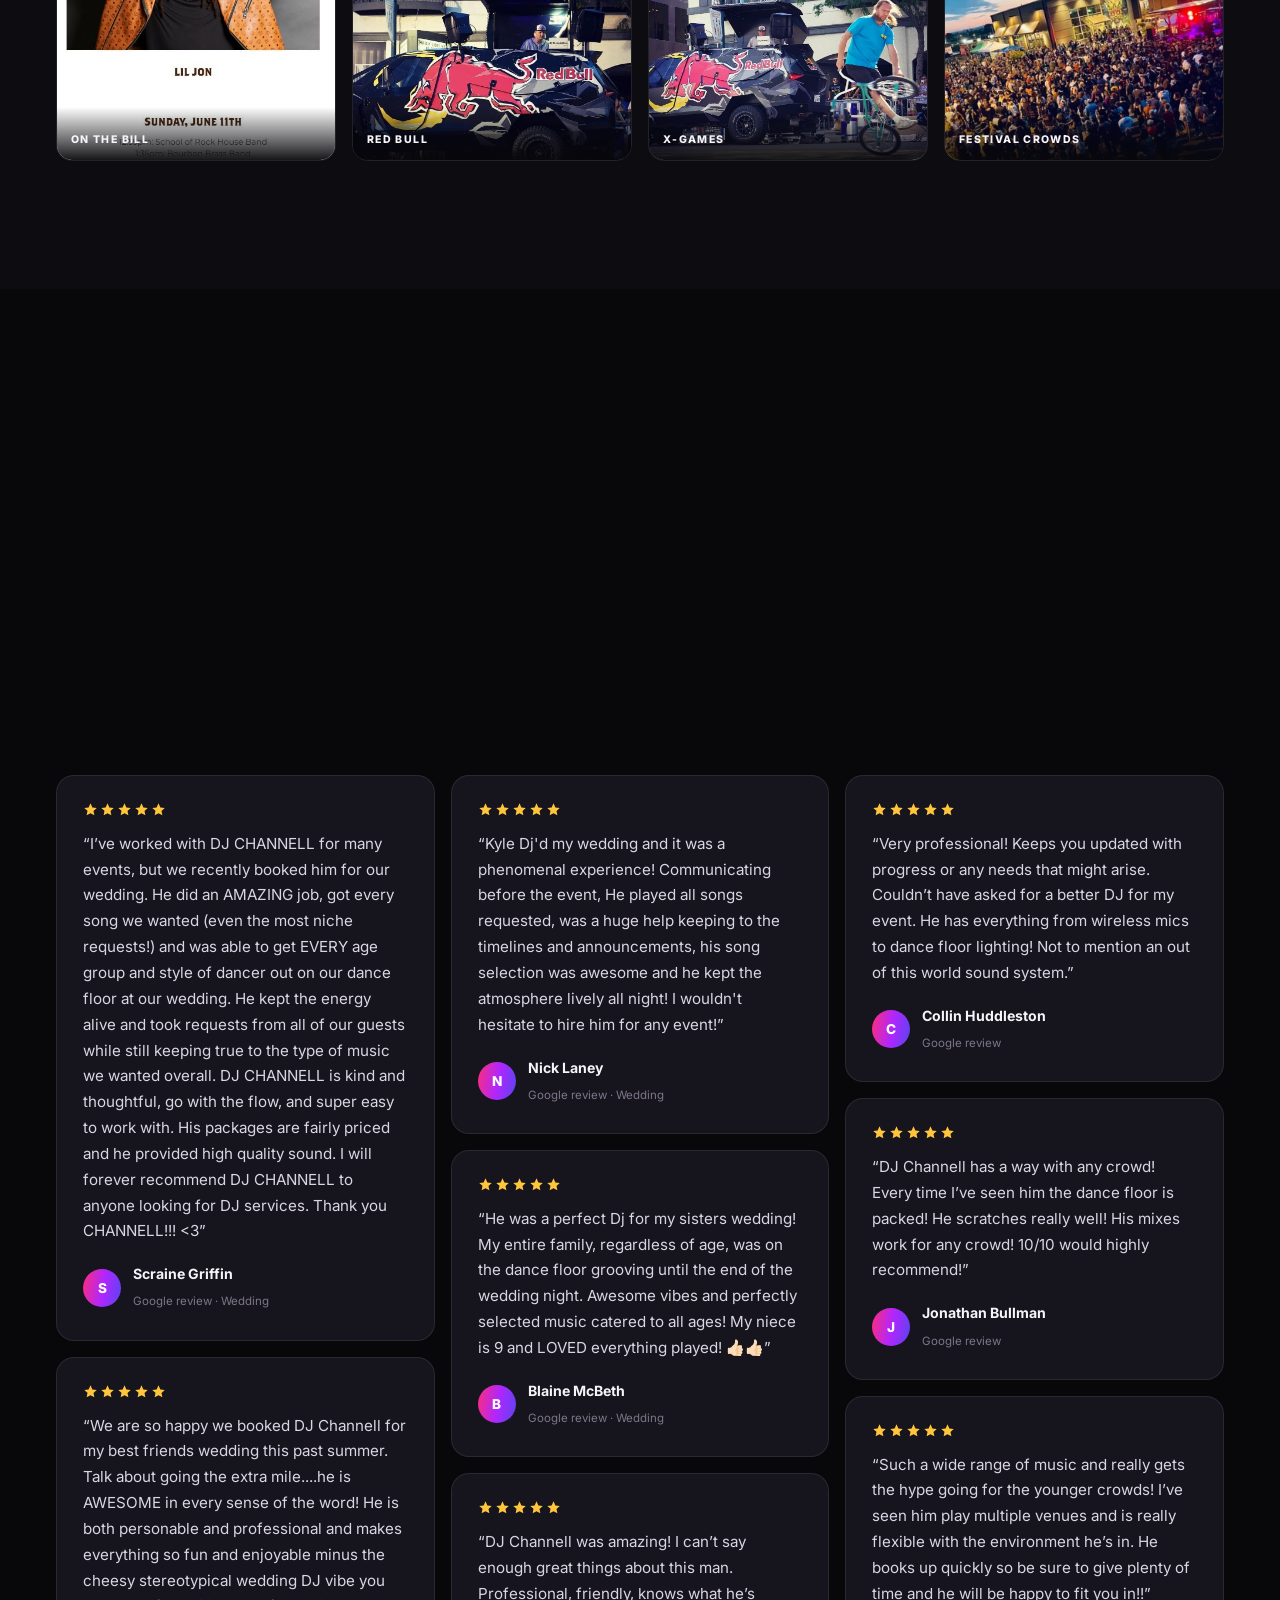
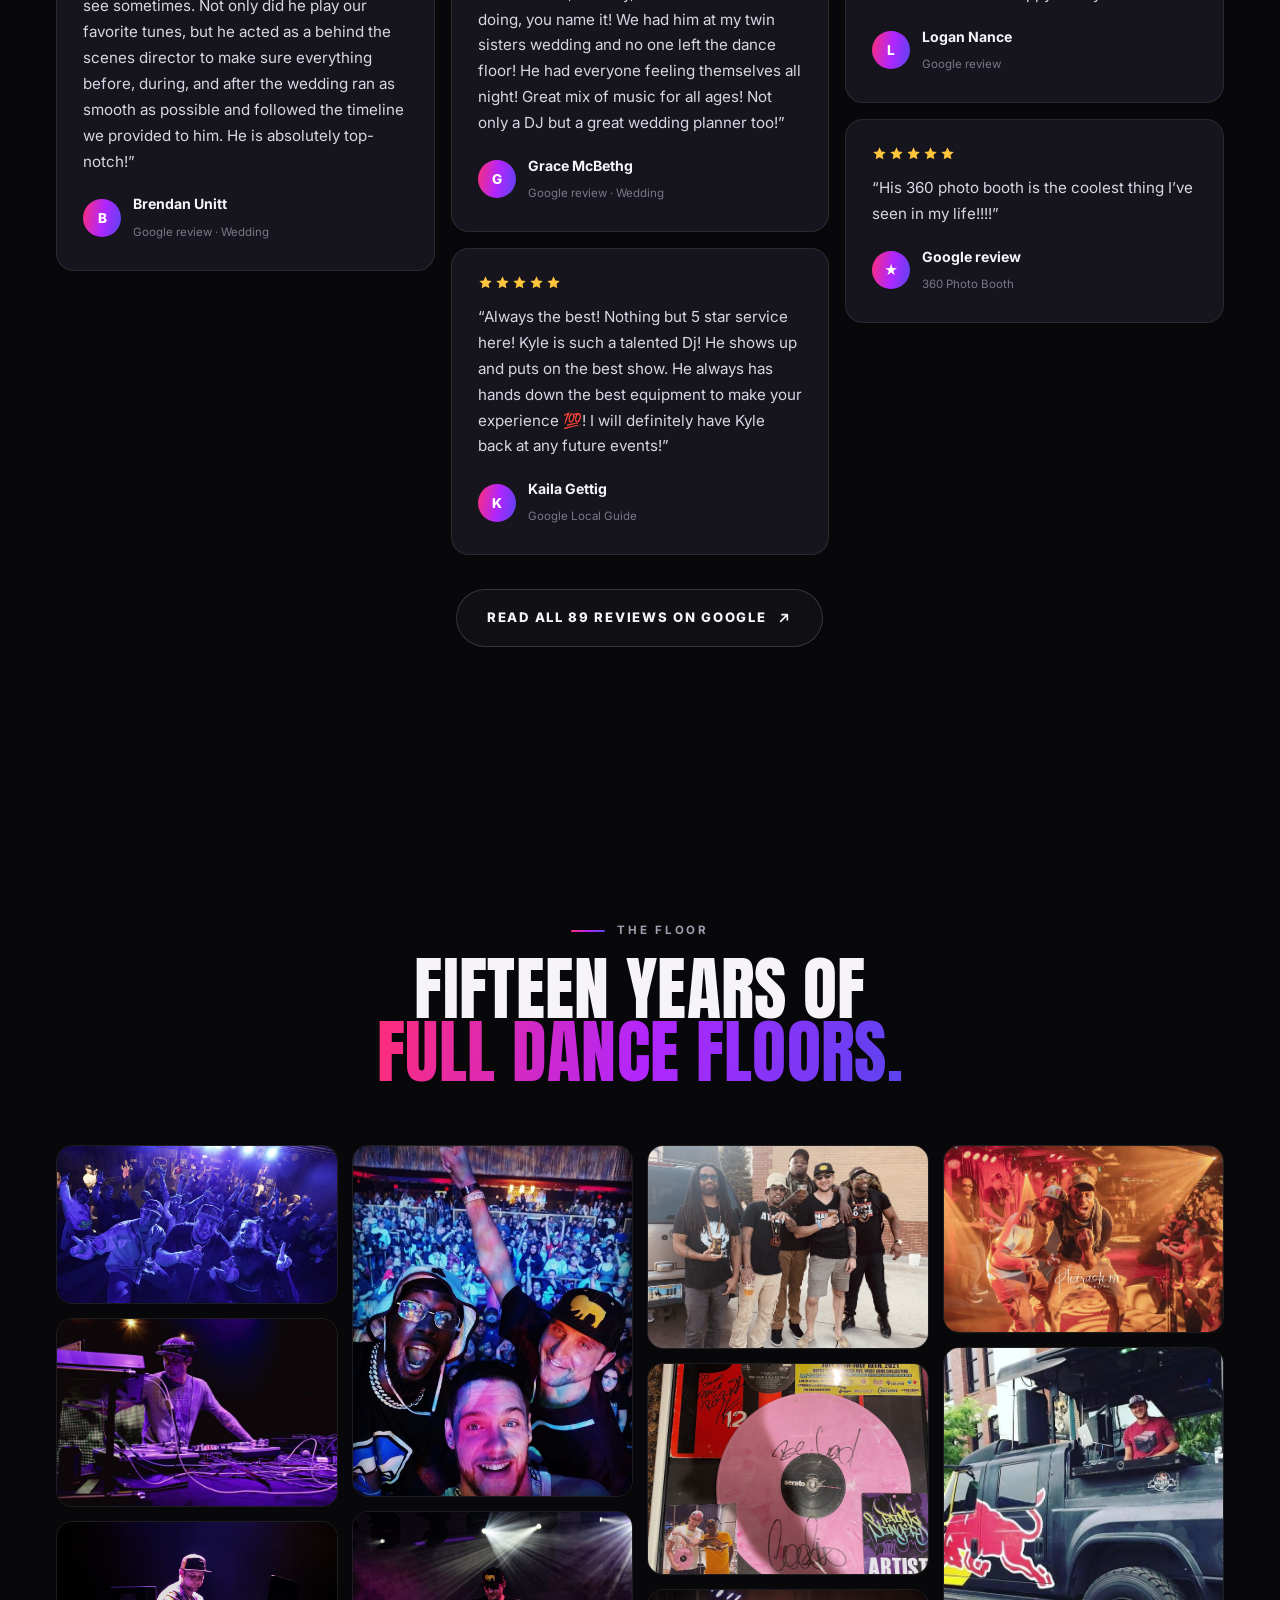
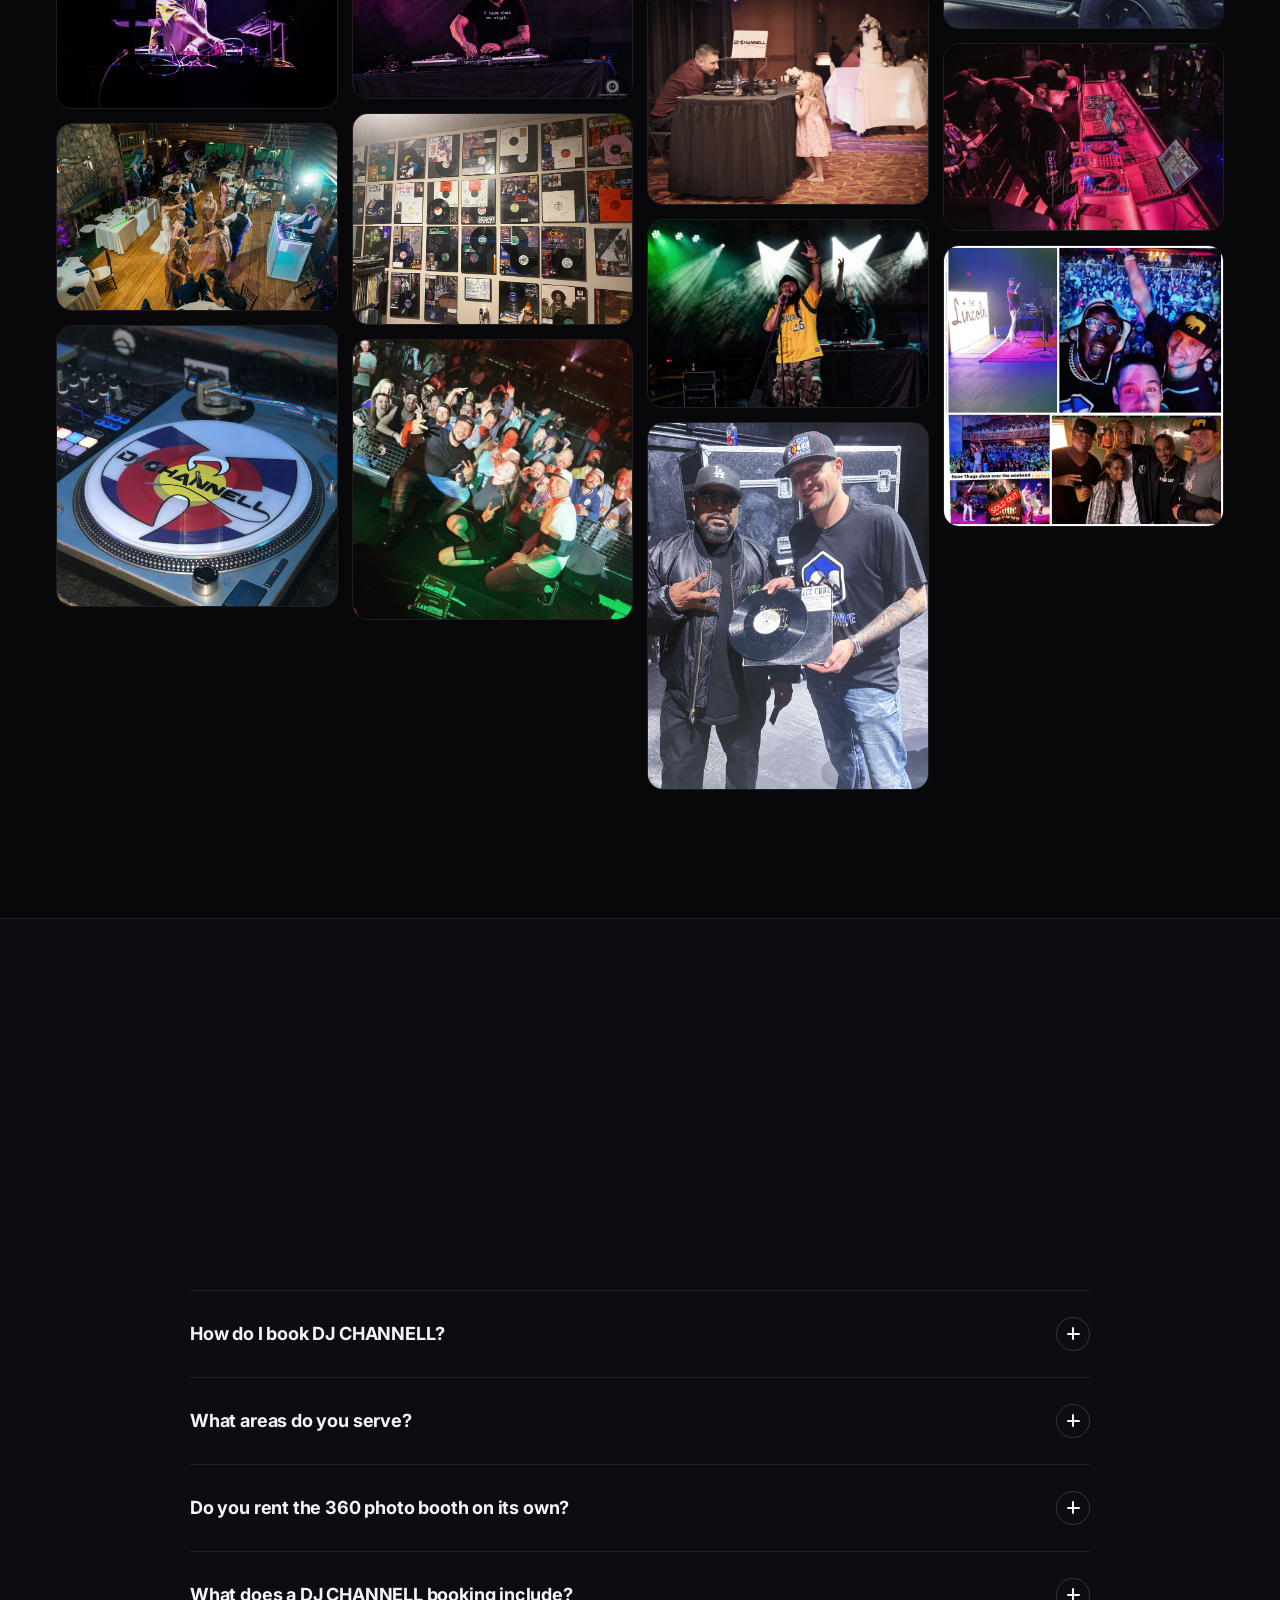
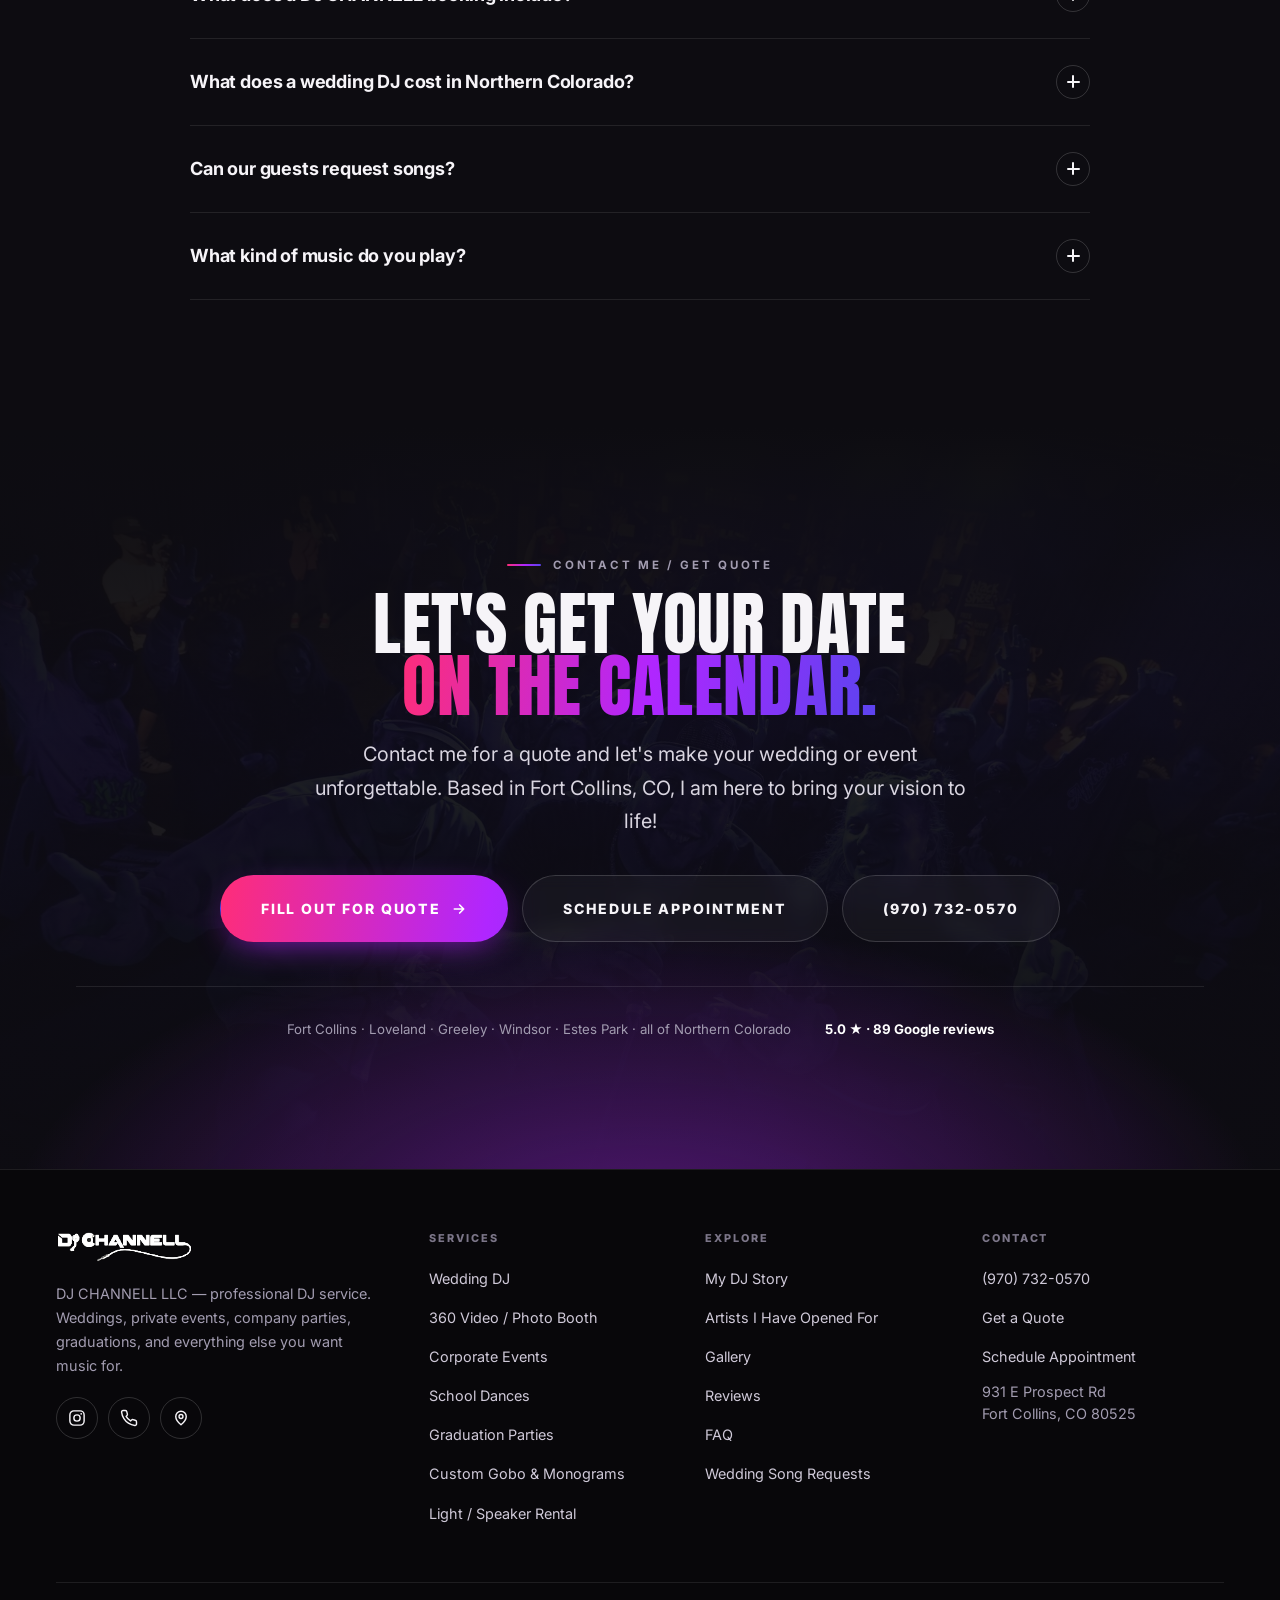
==== commit e2128f65: "Hero video on phones, and stop losing pages in the move off Wix Video: the 768px gate is gone. Phone" ====
--- a/index.html
+++ b/index.html
@@ -3,14 +3,24 @@
 <head>
 <meta charset="utf-8">
 <meta name="viewport" content="width=device-width, initial-scale=1">
-<title>DJ CHANNELL | Wedding &amp; Event DJ — Fort Collins, Loveland &amp; Northern Colorado</title>
-<meta name="description" content="DJ CHANNELL #1 DJ Service - Weddings, Private Events, Company Parties, Graduations, and everything else you want music for! 360 Photo Booth Rentals. 15+ years, full-time, open format. 5.0 stars on Google.">
+<title>DJ CHANNELL | Wedding &amp; Event DJ in Fort Collins, CO</title>
+<meta name="description" content="Full-time wedding and event DJ in Fort Collins, Loveland and Northern Colorado. Open format, 15+ years, 5.0 from 89 Google reviews. 360 photo booth too.">
 <link rel="canonical" href="https://www.djchannell.com/">
+<meta name="robots" content="index, follow, max-image-preview:large, max-snippet:-1, max-video-preview:-1">
+<meta name="geo.region" content="US-CO">
+<meta name="geo.placename" content="Fort Collins, Colorado">
+<meta name="geo.position" content="40.5658884;-105.0592347">
+<meta name="ICBM" content="40.5658884, -105.0592347">
 
 <meta property="og:type" content="website">
+<meta property="og:site_name" content="DJ CHANNELL">
+<meta property="og:url" content="https://www.djchannell.com/">
 <meta property="og:title" content="DJ CHANNELL | Professional DJ Service">
 <meta property="og:description" content="DJ CHANNELL #1 DJ Service - Weddings, Private Events, Company Parties, Graduations, and everything else you want music for! 360 Photo Booth Rentals.">
-<meta property="og:image" content="assets/img/crowd-hands.jpg">
+<meta property="og:image" content="https://www.djchannell.com/assets/img/og-cover.jpg">
+<meta property="og:image:width" content="1200">
+<meta property="og:image:height" content="630">
+<meta property="og:image:alt" content="DJ CHANNELL mixing behind the decks under purple stage light">
 <meta name="twitter:card" content="summary_large_image">
 <meta name="theme-color" content="#08070A">
 
@@ -20,30 +30,10 @@
 <link rel="stylesheet" href="assets/css/site.css">
 <link rel="icon" href="data:image/svg+xml,%3Csvg xmlns='http://www.w3.org/2000/svg' viewBox='0 0 100 100'%3E%3Ccircle cx='50' cy='50' r='48' fill='%2308070A'/%3E%3Ccircle cx='50' cy='50' r='34' fill='none' stroke='%23B026FF' stroke-width='3'/%3E%3Ccircle cx='50' cy='50' r='22' fill='none' stroke='%23FF2D78' stroke-width='3'/%3E%3Ccircle cx='50' cy='50' r='7' fill='%23FF2D78'/%3E%3C/svg%3E">
 
-<script type="application/ld+json">
-{
-  "@context":"https://schema.org",
-  "@type":"LocalBusiness",
-  "additionalType":"https://schema.org/MusicGroup",
-  "name":"DJ CHANNELL LLC",
-  "alternateName":"DJ CHANNELL",
-  "url":"https://www.djchannell.com/",
-  "telephone":"+1-970-732-0570",
-  "image":"https://www.djchannell.com/assets/img/crowd-hands.jpg",
-  "priceRange":"$$",
-  "address":{"@type":"PostalAddress","streetAddress":"931 E Prospect Rd","addressLocality":"Fort Collins","addressRegion":"CO","postalCode":"80525","addressCountry":"US"},
-  "areaServed":["Fort Collins, CO","Loveland, CO","Greeley, CO","Windsor, CO","Estes Park, CO","Northern Colorado","Denver, CO"],
-  "sameAs":["https://www.instagram.com/djchannell/","https://www.google.com/maps/place/DJ+CHANNELL+LLC/@40.5658884,-105.0592347,17z/data=!4m8!3m7!1s0x87694bcafbbd6c9f:0x2199cf529e7885d0!8m2!3d40.5658884!4d-105.0592347!9m1!1b1!16s%2Fg%2F11gt_vnf9n"],
-  "aggregateRating":{"@type":"AggregateRating","ratingValue":"5.0","reviewCount":"89"},
-  "makesOffer":[
-    {"@type":"Offer","itemOffered":{"@type":"Service","name":"Wedding DJ"}},
-    {"@type":"Offer","itemOffered":{"@type":"Service","name":"360 Photo Booth Rental"}},
-    {"@type":"Offer","itemOffered":{"@type":"Service","name":"Corporate Event DJ"}},
-    {"@type":"Offer","itemOffered":{"@type":"Service","name":"School Dance DJ"}},
-    {"@type":"Offer","itemOffered":{"@type":"Service","name":"Light & Speaker Rental"}}
-  ]
-}
-</script>
+<script type="application/ld+json">{"@context": "https://schema.org", "@type": "LocalBusiness", "additionalType": "https://schema.org/MusicGroup", "name": "DJ CHANNELL LLC", "alternateName": "DJ CHANNELL", "url": "https://www.djchannell.com/", "telephone": "+1-970-732-0570", "image": "https://www.djchannell.com/assets/img/og-cover.jpg", "priceRange": "$$", "address": {"@type": "PostalAddress", "streetAddress": "931 E Prospect Rd", "addressLocality": "Fort Collins", "addressRegion": "CO", "postalCode": "80525", "addressCountry": "US"}, "areaServed": ["Fort Collins, CO", "Loveland, CO", "Greeley, CO", "Windsor, CO", "Estes Park, CO", "Northern Colorado", "Denver, CO"], "sameAs": ["https://www.instagram.com/djchannell/", "https://www.google.com/maps/place/DJ+CHANNELL+LLC/@40.5658884,-105.0592347,17z/data=!4m8!3m7!1s0x87694bcafbbd6c9f:0x2199cf529e7885d0!8m2!3d40.5658884!4d-105.0592347!9m1!1b1!16s%2Fg%2F11gt_vnf9n"], "aggregateRating": {"@type": "AggregateRating", "ratingValue": "5.0", "reviewCount": "89"}, "makesOffer": [{"@type": "Offer", "itemOffered": {"@type": "Service", "name": "Wedding DJ"}}, {"@type": "Offer", "itemOffered": {"@type": "Service", "name": "360 Photo Booth Rental"}}, {"@type": "Offer", "itemOffered": {"@type": "Service", "name": "Corporate Event DJ"}}, {"@type": "Offer", "itemOffered": {"@type": "Service", "name": "School Dance DJ"}}, {"@type": "Offer", "itemOffered": {"@type": "Service", "name": "Light & Speaker Rental"}}], "review": [{"@type": "Review", "author": {"@type": "Person", "name": "Scraine Griffin"}, "reviewRating": {"@type": "Rating", "ratingValue": "5", "bestRating": "5"}, "reviewBody": "I've worked with DJ CHANNELL for many events, but we recently booked him for our wedding. He did an AMAZING job, got every song we wanted (even the most niche requests!) and was able to get EVERY age group and style of dancer out on our dance floor at our wedding.", "publisher": {"@type": "Organization", "name": "Google"}}, {"@type": "Review", "author": {"@type": "Person", "name": "Nick Laney"}, "reviewRating": {"@type": "Rating", "ratingValue": "5", "bestRating": "5"}, "reviewBody": "Kyle Dj'd my wedding and it was a phenomenal experience! He played all songs requested, was a huge help keeping to the timelines and announcements, his song selection was awesome and he kept the atmosphere lively all night!", "publisher": {"@type": "Organization", "name": "Google"}}, {"@type": "Review", "author": {"@type": "Person", "name": "Brendan Unitt"}, "reviewRating": {"@type": "Rating", "ratingValue": "5", "bestRating": "5"}, "reviewBody": "He is both personable and professional and makes everything so fun and enjoyable minus the cheesy stereotypical wedding DJ vibe you see sometimes.", "publisher": {"@type": "Organization", "name": "Google"}}, {"@type": "Review", "author": {"@type": "Person", "name": "Kaila Gettig"}, "reviewRating": {"@type": "Rating", "ratingValue": "5", "bestRating": "5"}, "reviewBody": "Always the best! Nothing but 5 star service here! Kyle is such a talented Dj! He shows up and puts on the best show.", "publisher": {"@type": "Organization", "name": "Google"}}], "knowsAbout": ["Wedding DJ", "Open format DJ", "360 photo booth rental", "MC services", "Uplighting", "Custom gobo and monogram"], "founder": {"@type": "Person", "name": "Kyle Channell"}, "slogan": "I promise it will be a dance party."}</script>
+<script type="application/ld+json">{"@context": "https://schema.org", "@type": "Person", "name": "Kyle Channell", "alternateName": "DJ CHANNELL", "jobTitle": "Disc Jockey", "worksFor": {"@type": "Organization", "name": "DJ CHANNELL LLC"}, "url": "https://www.djchannell.com/", "sameAs": ["https://www.instagram.com/djchannell/"], "description": "Kyle Channell, known as DJ CHANNELL, is a full-time open-format DJ based in Fort Collins, Colorado with over 15 years of experience."}</script>
+<script type="application/ld+json">{"@context": "https://schema.org", "@type": "FAQPage", "mainEntity": [{"@type": "Question", "name": "How do I book DJ CHANNELL?", "acceptedAnswer": {"@type": "Answer", "text": "aria-hidden=\"true\"> Send a quote request or schedule a consultation — both take about a minute. For weddings, a personal consultation is required before any booking is made, for added peace of mind. Popular dates go early. As one reviewer put it: “He books up quickly so be sure to give plenty of time and he will be happy to fit you in!!”"}}, {"@type": "Question", "name": "What areas do you serve?", "acceptedAnswer": {"@type": "Answer", "text": "aria-hidden=\"true\"> Based in Fort Collins, CO, and regularly working Loveland, Greeley, Windsor, Estes Park, and the rest of Northern Colorado — plus Denver and the mountain towns for the right event. Ask about anywhere else; travel is usually workable."}}, {"@type": "Question", "name": "Do you rent the 360 photo booth on its own?", "acceptedAnswer": {"@type": "Answer", "text": "aria-hidden=\"true\"> Yes — the 360 booth can come with a DJ booking or stand alone at an event someone else is running. Inclusions, space and power requirements, the $150 retainer and the full FAQ are on the 360 photo booth page ."}}, {"@type": "Question", "name": "What does a DJ CHANNELL booking include?", "acceptedAnswer": {"@type": "Answer", "text": "aria-hidden=\"true\"> Sound for the room, wireless microphones, dance floor lighting and MC duties as standard, with uplighting, custom gobo and monogram projection, and the 360 photo booth available on top. Ceremony, cocktail hour, dinner and reception can all run off one setup. Exact packages are put together on the consultation call, because a 90-person barn and a 300-person ballroom do not need the same rig."}}, {"@type": "Question", "name": "What does a wedding DJ cost in Northern Colorado?", "acceptedAnswer": {"@type": "Answer", "text": "aria-hidden=\"true\"> It depends on hours, room size, ceremony coverage and add-ons like uplighting or the 360 booth, so DJ CHANNELL quotes each event after a consultation rather than publishing a rate card. Send a quote request with your date and venue and you will get a real number back."}}, {"@type": "Question", "name": "Can our guests request songs?", "acceptedAnswer": {"@type": "Answer", "text": "aria-hidden=\"true\"> Yes — reading the room is the whole job, and requests are part of how he reads it. Booked couples can send their must-plays ahead of time using the song request form , and guests can walk up on the night."}}, {"@type": "Question", "name": "What kind of music do you play?", "acceptedAnswer": {"@type": "Answer", "text": "aria-hidden=\"true\"> Open format — that's the point. He is renowned for his versatility as an open-format DJ and has a remarkable talent for seamlessly blending different genres of music. Hip hop into country into Motown into house, in whatever order the floor is asking for."}}]}</script>
+<script type="application/ld+json">{"@context": "https://schema.org", "@type": "WebSite", "name": "DJ CHANNELL", "url": "https://www.djchannell.com/", "publisher": {"@type": "Organization", "name": "DJ CHANNELL LLC"}}</script>
 </head>
 <body>
 
@@ -85,9 +75,10 @@
 <!-- ══════════════════════════ HERO ══════════════════════════ -->
 <section class="hero">
   <div class="hero__media">
-    <img src="assets/img/crowd-hands.jpg" alt="A packed dance floor with hands in the air at a DJ CHANNELL event">
-    <video data-hero-video="assets/video/hero.mp4" poster="assets/img/poster-controller.jpg"
-           muted loop playsinline preload="none" aria-hidden="true"></video>
+    <img src="assets/img/stage-purple.jpg" alt="DJ CHANNELL mixing behind the decks under purple stage light" width="2000" height="1333" fetchpriority="high">
+    <video data-hero-video="assets/video/hero.mp4" data-hero-mobile="assets/video/hero-mobile.mp4"
+           poster="assets/img/stage-purple.jpg"
+           muted loop playsinline autoplay preload="none" aria-hidden="true"></video>
   </div>
   <div class="hero__scrim"></div>
   <div class="hero__grain"></div>
@@ -238,7 +229,7 @@
         <span class="card__tag">Most booked</span>
         <h3>Weddings</h3>
         <p>Your dedicated DJ <em>and</em> planner, from the first consultation to the last song. One-on-one the whole way.</p>
-        <a class="card__link" href="#weddings">See how it works
+        <a class="card__link" href="weddings">Wedding DJ details
           <svg viewBox="0 0 24 24" fill="none" stroke="currentColor" stroke-width="2.5" stroke-linecap="round" stroke-linejoin="round"><path d="M5 12h14M13 6l6 6-6 6"/></svg>
         </a>
       </article>
@@ -248,7 +239,7 @@
         <span class="card__tag">Add-on</span>
         <h3>360 Video / Photo Booth</h3>
         <p>Holds 5–7 people. Unlimited HD slow-motion captures, an on-site operator, and videos your guests post before they step off the platform.</p>
-        <a class="card__link" href="#booth">What’s included
+        <a class="card__link" href="360-photo-booth">360 photo booth details
           <svg viewBox="0 0 24 24" fill="none" stroke="currentColor" stroke-width="2.5" stroke-linecap="round" stroke-linejoin="round"><path d="M5 12h14M13 6l6 6-6 6"/></svg>
         </a>
       </article>
@@ -331,7 +322,7 @@
         </blockquote>
         <div class="rv rv-d3" style="display:flex;flex-wrap:wrap;gap:12px;margin-top:8px">
           <a class="btn btn--primary" href="#book">Click to Get a Quote</a>
-          <a class="btn btn--ghost" href="song-requests.html">Already booked? Send song requests</a>
+          <a class="btn btn--ghost" href="weddings">Full wedding details</a>
         </div>
       </div>
     </div>
@@ -428,7 +419,7 @@
         </blockquote>
         <div class="rv rv-d1" style="display:flex;flex-wrap:wrap;gap:12px;margin-top:24px">
           <a class="btn btn--primary" href="#book">Click for a Quote</a>
-          <a class="btn btn--ghost" href="#faq">Read the FAQ</a>
+          <a class="btn btn--ghost" href="360-photo-booth">Full booth details &amp; FAQ</a>
         </div>
         <p class="muted rv rv-d2" style="font-size:.86rem;margin-top:22px">
           Insured for staff, property, equipment and venue. Booth needs a level 12'&nbsp;×&nbsp;12' area,
@@ -723,43 +714,33 @@
         </div></div>
       </div>
 
+      
+      
+      
+      
       <div class="acc">
-        <button class="acc__q" aria-expanded="false">What is a 360 Photo Booth?<span class="acc__icon" aria-hidden="true"></span></button>
+        <button class="acc__q" aria-expanded="false">Do you rent the 360 photo booth on its own?<span class="acc__icon" aria-hidden="true"></span></button>
         <div class="acc__a"><div>
-          <p>The 360 Spinning Images photo booth creates a one-of-a-kind experience! While guests stand on an elevated platform, a slow-motion arm captures a video from all angles. The end result is an unforgettable memory made for every type of event. The 360 photo booth also keeps your options open to everything from weddings, parties, sporting events, music videos, and more!</p>
-          <p>360 photo booths are social media friendly, and videos can be directly posted on social media or sent in text messages immediately after posing. In 3 easy steps, you can show your audience where the fun is happening, how much fun you're having, and how the fun is being captured!</p>
+          <p>Yes — the 360 booth can come with a DJ booking or stand alone at an event someone else is running. Inclusions, space and power requirements, the $150 retainer and the full FAQ are on the <a href="360-photo-booth" style="color:var(--violet);font-weight:700">360 photo booth page</a>.</p>
         </div></div>
       </div>
-
       <div class="acc">
-        <button class="acc__q" aria-expanded="false">Will there be an attendant on duty to help our guests?<span class="acc__icon" aria-hidden="true"></span></button>
+        <button class="acc__q" aria-expanded="false">What does a DJ CHANNELL booking include?<span class="acc__icon" aria-hidden="true"></span></button>
         <div class="acc__a"><div>
-          <p>Yes! Our Technicians / Operators will be there running the photo booth for your event. They will arrive 60 minutes onsite before the start of the event. Our Technicians / Operators will set up and break down the photo booth, assist your guests with EVERYTHING, emailing photos and GIF videos ready to be posted on social media. We ensure everyone will have a memorable experience at your event.</p>
-          <p>The last thing you need to worry about is the photo booth company you hire leaving the booth unattended or not creating excitement. Our main focus is satisfaction, and we’re relentless in our pursuit to ensure all guests have a seamless experience.</p>
+          <p>Sound for the room, wireless microphones, dance floor lighting and MC duties as standard, with uplighting, custom gobo and monogram projection, and the 360 photo booth available on top. Ceremony, cocktail hour, dinner and reception can all run off one setup.</p>
+          <p>Exact packages are put together on the consultation call, because a 90-person barn and a 300-person ballroom do not need the same rig.</p>
         </div></div>
       </div>
-
       <div class="acc">
-        <button class="acc__q" aria-expanded="false">What is required to rent a 360 Photo Booth for your event?<span class="acc__icon" aria-hidden="true"></span></button>
+        <button class="acc__q" aria-expanded="false">What does a wedding DJ cost in Northern Colorado?<span class="acc__icon" aria-hidden="true"></span></button>
         <div class="acc__a"><div>
-          <p>To ensure our availability for your event date, a retainer payment of $150 (non refundable) is required at the time of reserving. The remaining balance can be paid anytime leading up to your event. If your event gets postponed to a later date, we can apply the payment to a new date at no additional cost.</p>
-          <p>Our booth space requires a minimum 12' x 12' area, a minimum height of 7'11" for the backdrop is added to rental. A power outlet should be within 30 feet, and the ground must be level.</p>
-          <p>Stable WIFI needed for device connections. If WIFI is not available, there needs to be cellular service for a hotspot. If you have an outdoor venue, a suitable shelter away from direct sun, rain, and wind will need to be provided. If your event is outdoors during daylight hours (8am - 5pm), please contact us and we will work with you to figure out an easy solution.</p>
+          <p>It depends on hours, room size, ceremony coverage and add-ons like uplighting or the 360 booth, so DJ CHANNELL quotes each event after a consultation rather than publishing a rate card. Send a quote request with your date and venue and you will get a real number back.</p>
         </div></div>
       </div>
-
-      <div class="acc">
-        <button class="acc__q" aria-expanded="false">Can I brand the Photo Booth for my event?<span class="acc__icon" aria-hidden="true"></span></button>
-        <div class="acc__a"><div>
-          <p>Yes you can! We are always customizing the Photo Booth backdrops &amp; platform to display any logo of choice. This must be discussed and planned at least 3 weeks prior to the event.</p>
-          <p>INSURED! Compliant With Local Laws and Regulations. It is always important to choose the photo booth company that is insured just in case there's things outside of your control that they’re responsible for. At NoCo 360 Photos, we’re 100% insurance covered for staff, property, equipment and venue.</p>
-        </div></div>
-      </div>
-
       <div class="acc">
         <button class="acc__q" aria-expanded="false">Can our guests request songs?<span class="acc__icon" aria-hidden="true"></span></button>
         <div class="acc__a"><div>
-          <p>Yes — reading the room is the whole job, and requests are part of how he reads it. Booked couples can send their must-plays ahead of time using the <a href="song-requests.html" style="color:var(--violet);font-weight:700">song request form</a>, and guests can walk up on the night.</p>
+          <p>Yes — reading the room is the whole job, and requests are part of how he reads it. Booked couples can send their must-plays ahead of time using the <a href="song-requests" style="color:var(--violet);font-weight:700">song request form</a>, and guests can walk up on the night.</p>
         </div></div>
       </div>
 
@@ -829,8 +810,8 @@
       <div>
         <h5>Services</h5>
         <ul>
-          <li><a href="#weddings">Weddings</a></li>
-          <li><a href="#booth">360 Video / Photo Booth</a></li>
+          <li><a href="weddings">Wedding DJ</a></li>
+          <li><a href="360-photo-booth">360 Video / Photo Booth</a></li>
           <li><a href="#services">Corporate Events</a></li>
           <li><a href="#services">School Dances</a></li>
           <li><a href="#services">Graduation Parties</a></li>
@@ -847,7 +828,7 @@
           <li><a href="#gallery">Gallery</a></li>
           <li><a href="#reviews">Reviews</a></li>
           <li><a href="#faq">FAQ</a></li>
-          <li><a href="song-requests.html">Wedding Song Requests</a></li>
+          <li><a href="song-requests">Wedding Song Requests</a></li>
         </ul>
       </div>
 
--- a/assets/css/site.css
+++ b/assets/css/site.css
@@ -985,3 +985,20 @@
   #moreReviews{ display:inline-flex; }
   body.reviews-open #moreReviews{ display:none; }
 }
+
+/* In a portrait phone viewport the hero fills on height, so only the X of
+   object-position does anything — it picks which ~35% of the frame you see.
+   Centre it on Kyle rather than on the gear beside him. */
+@media (max-width:767px){
+  .hero__media img{ object-position:46% 50%; }
+  .hero__media video{ object-position:56% 50%; }
+}
+
+/* ---- breadcrumbs (sub-pages) ---- */
+.crumbs{
+  display:flex; align-items:center; gap:10px; margin-bottom:20px;
+  font-size:.68rem; font-weight:800; letter-spacing:.16em; text-transform:uppercase; color:var(--muted-2);
+}
+.crumbs a{ color:var(--muted); transition:color .25s; }
+.crumbs a:hover{ color:var(--violet); }
+.crumbs span[aria-hidden]{ opacity:.5; }
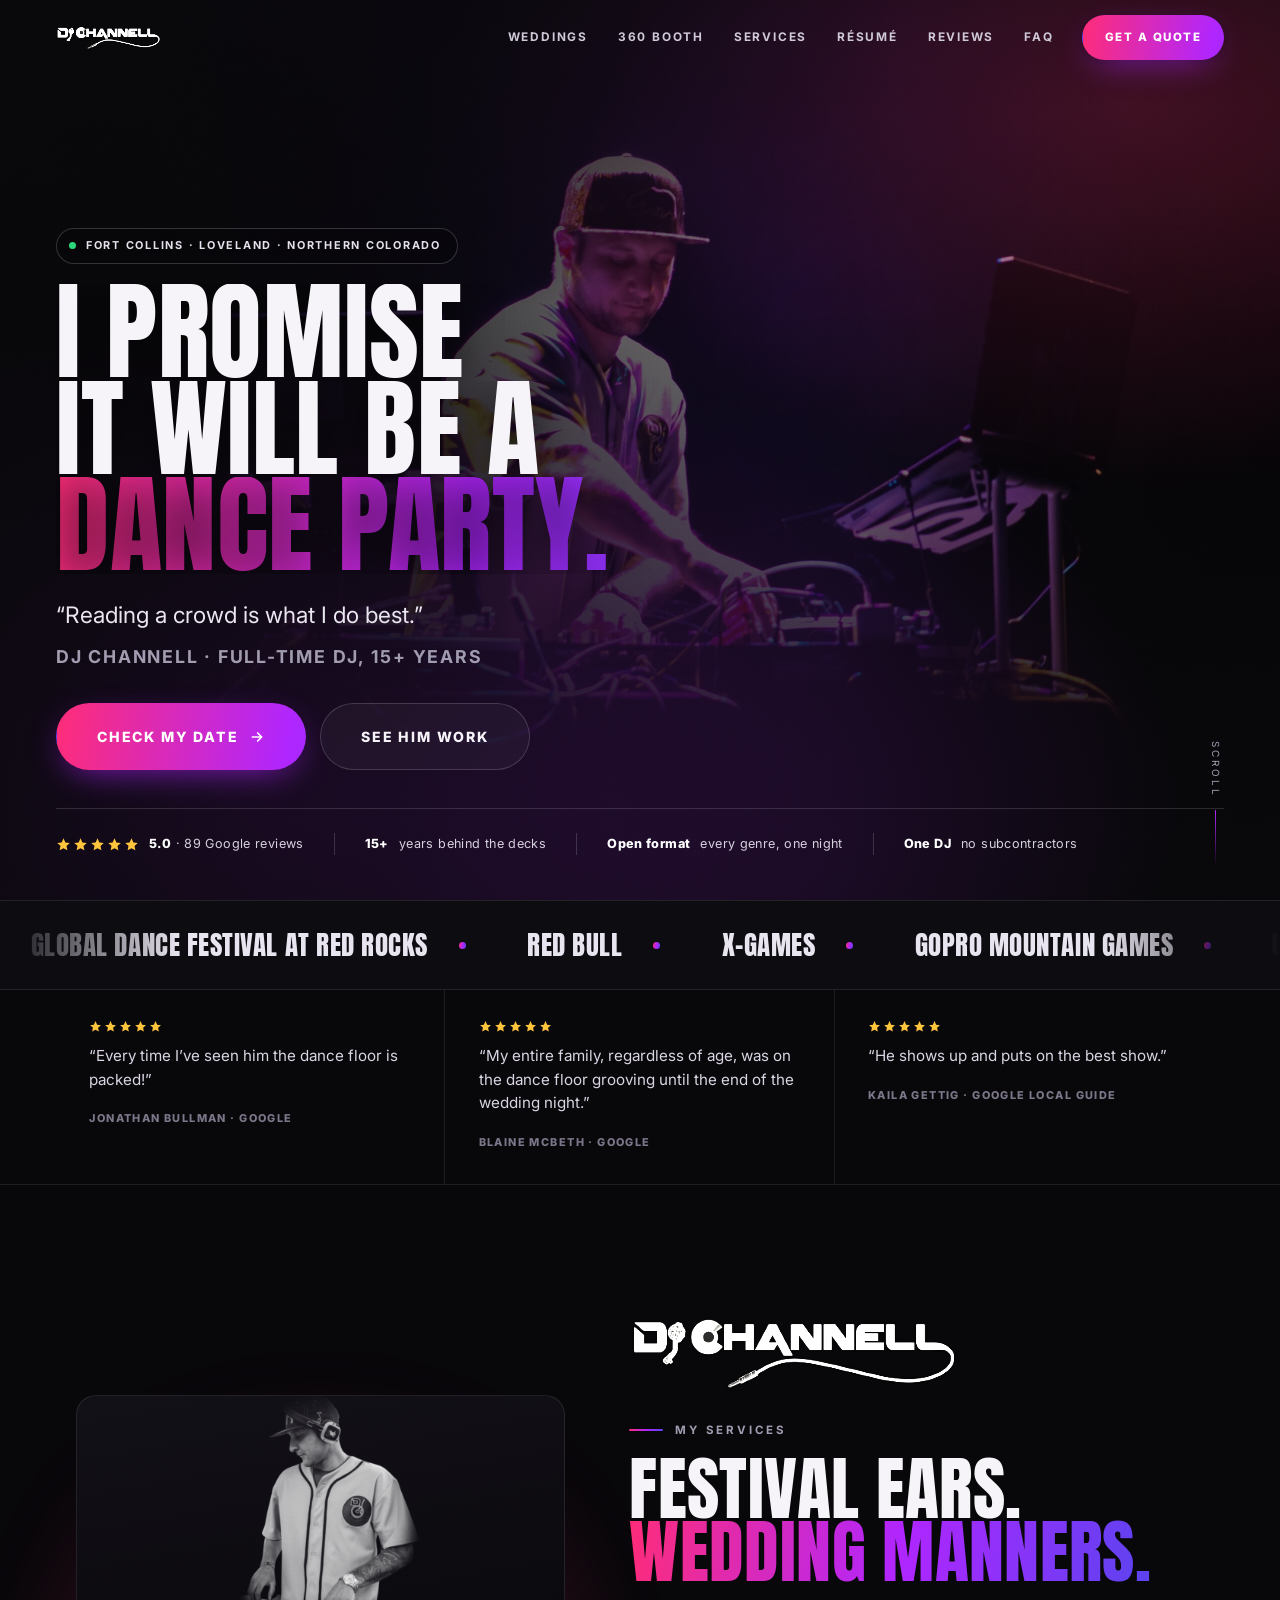
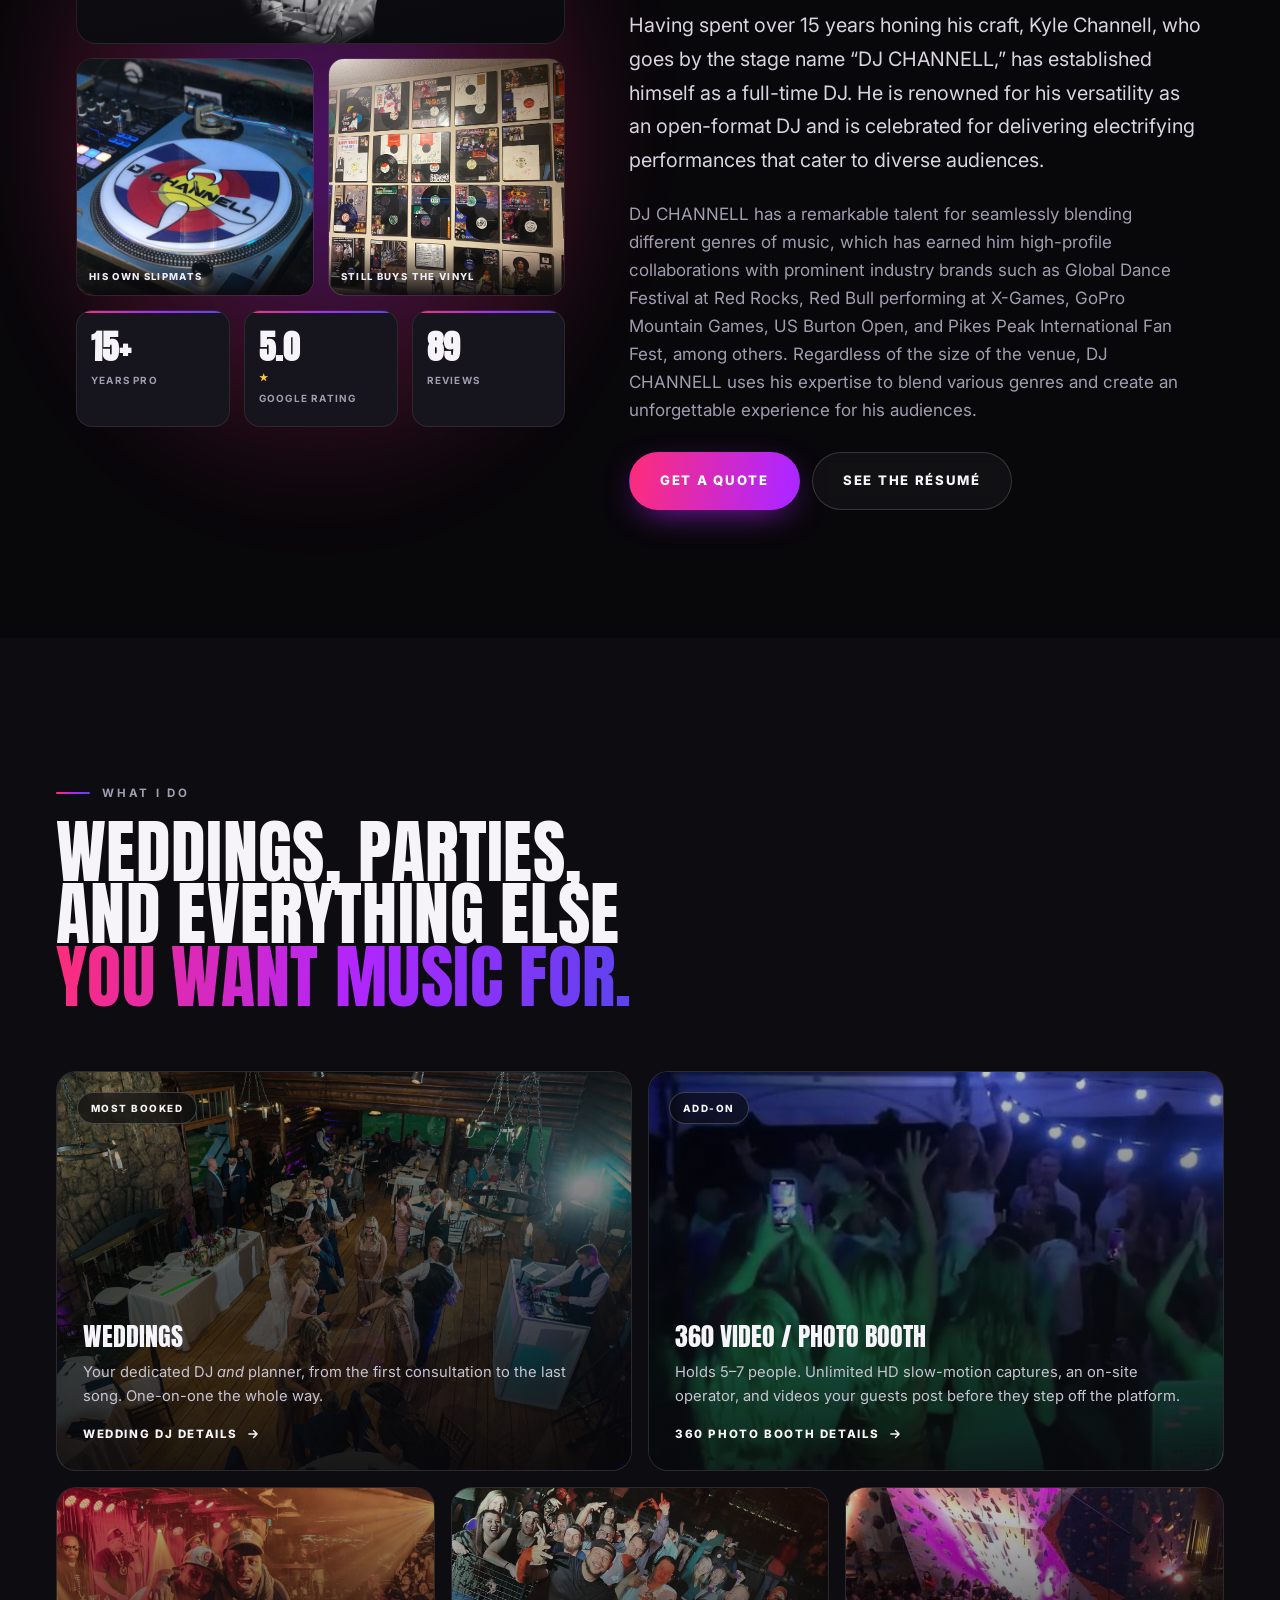
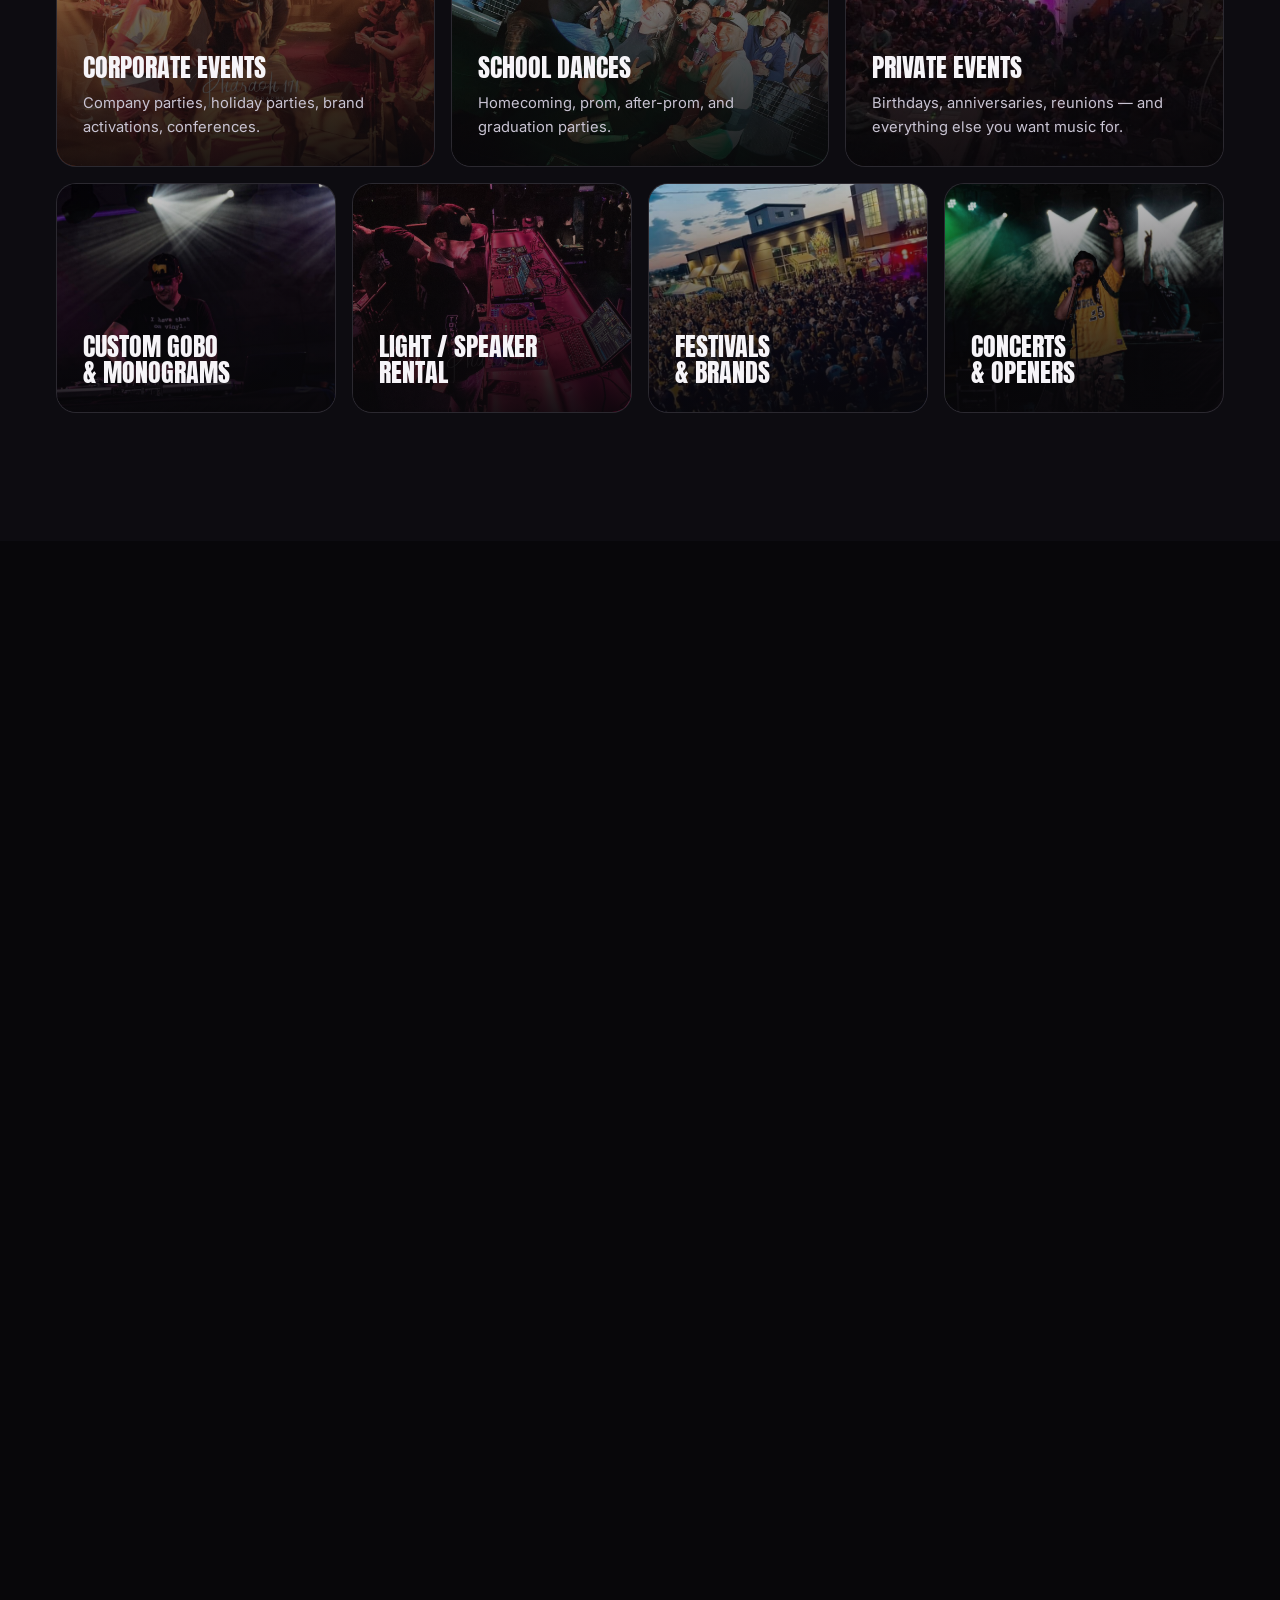
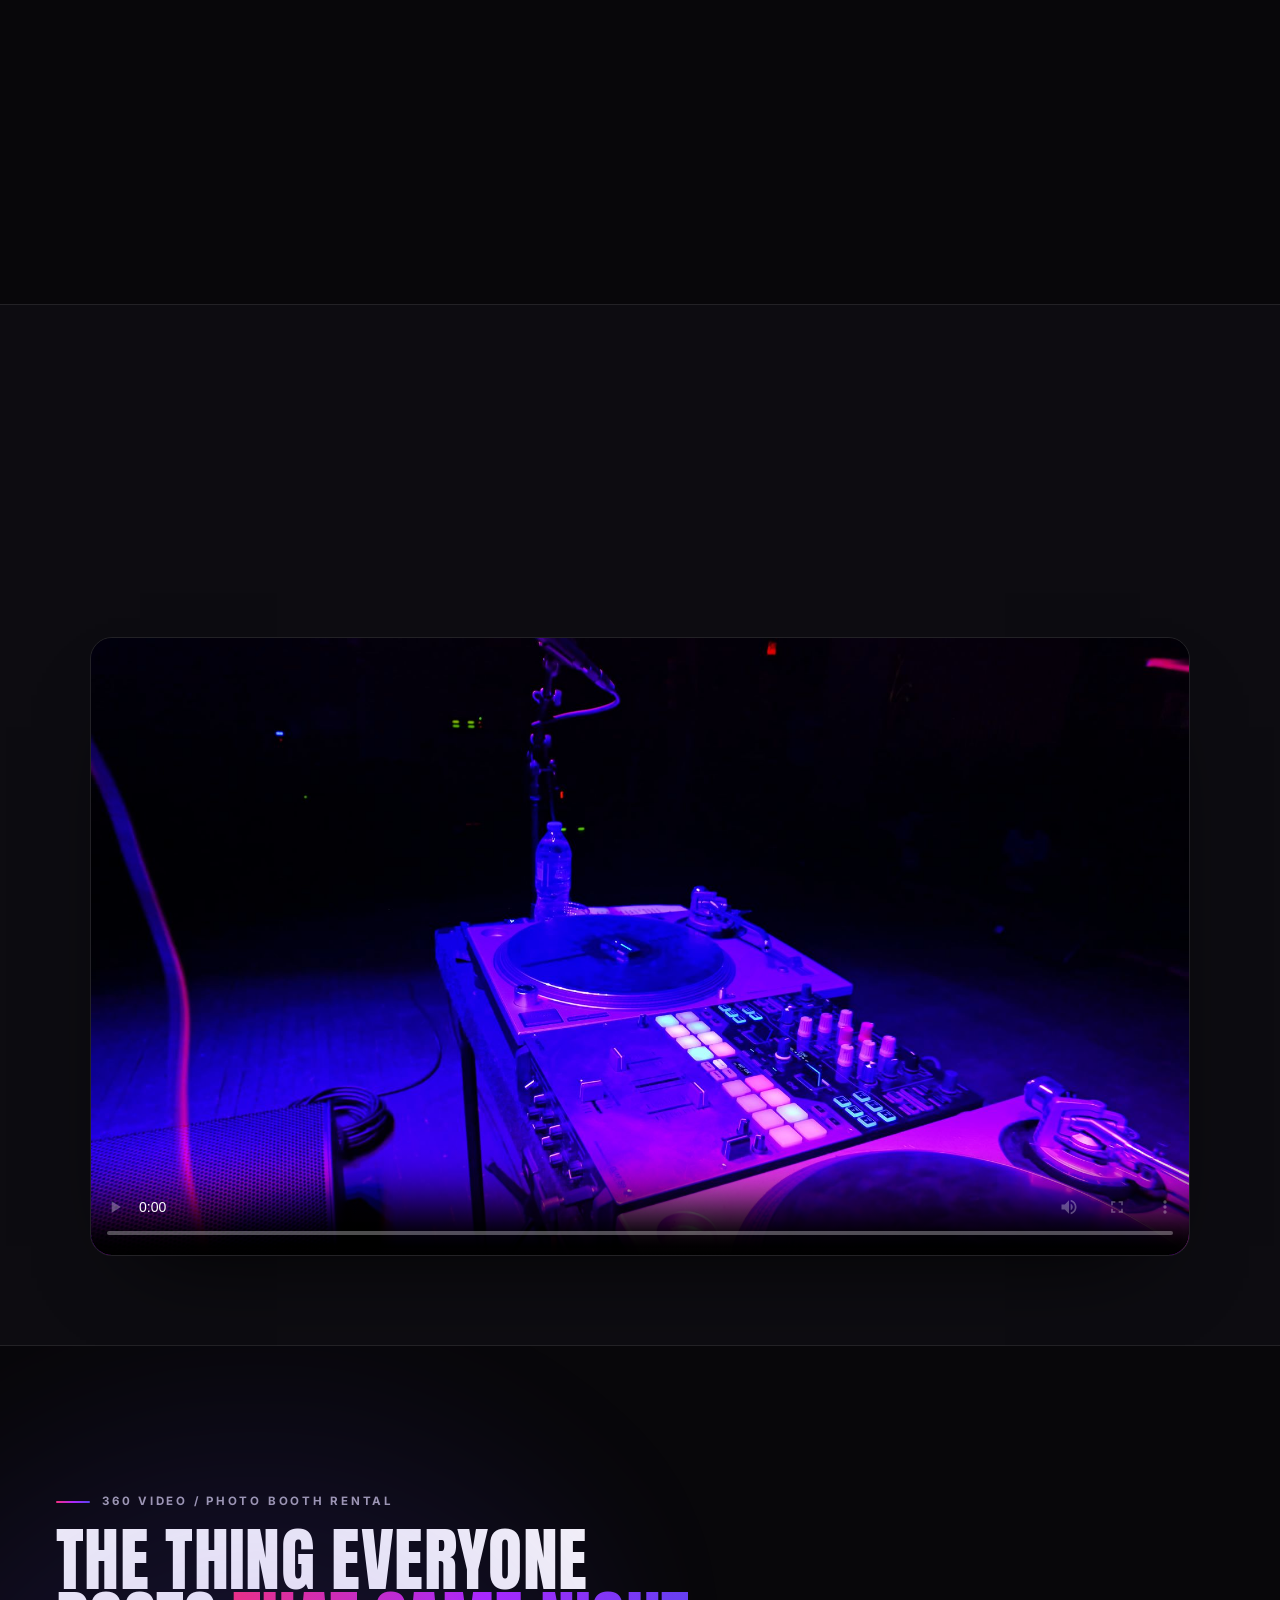
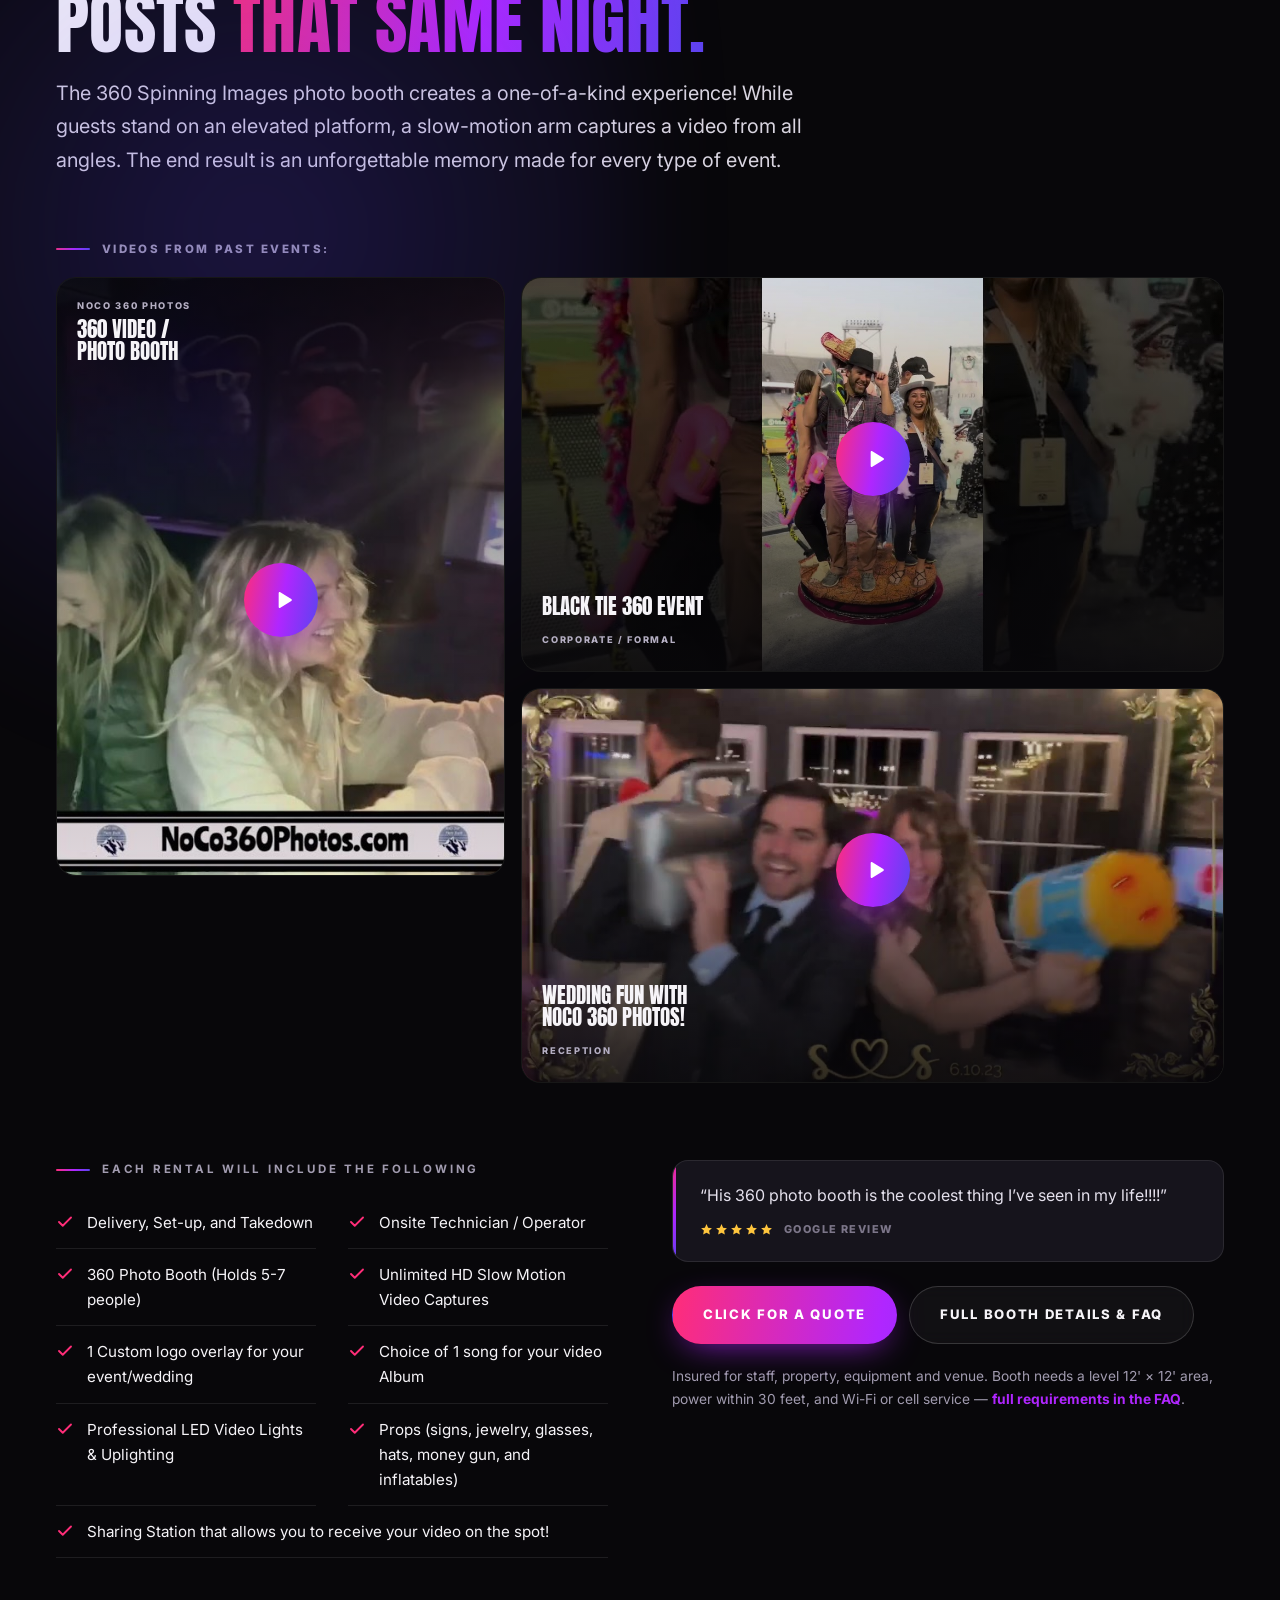
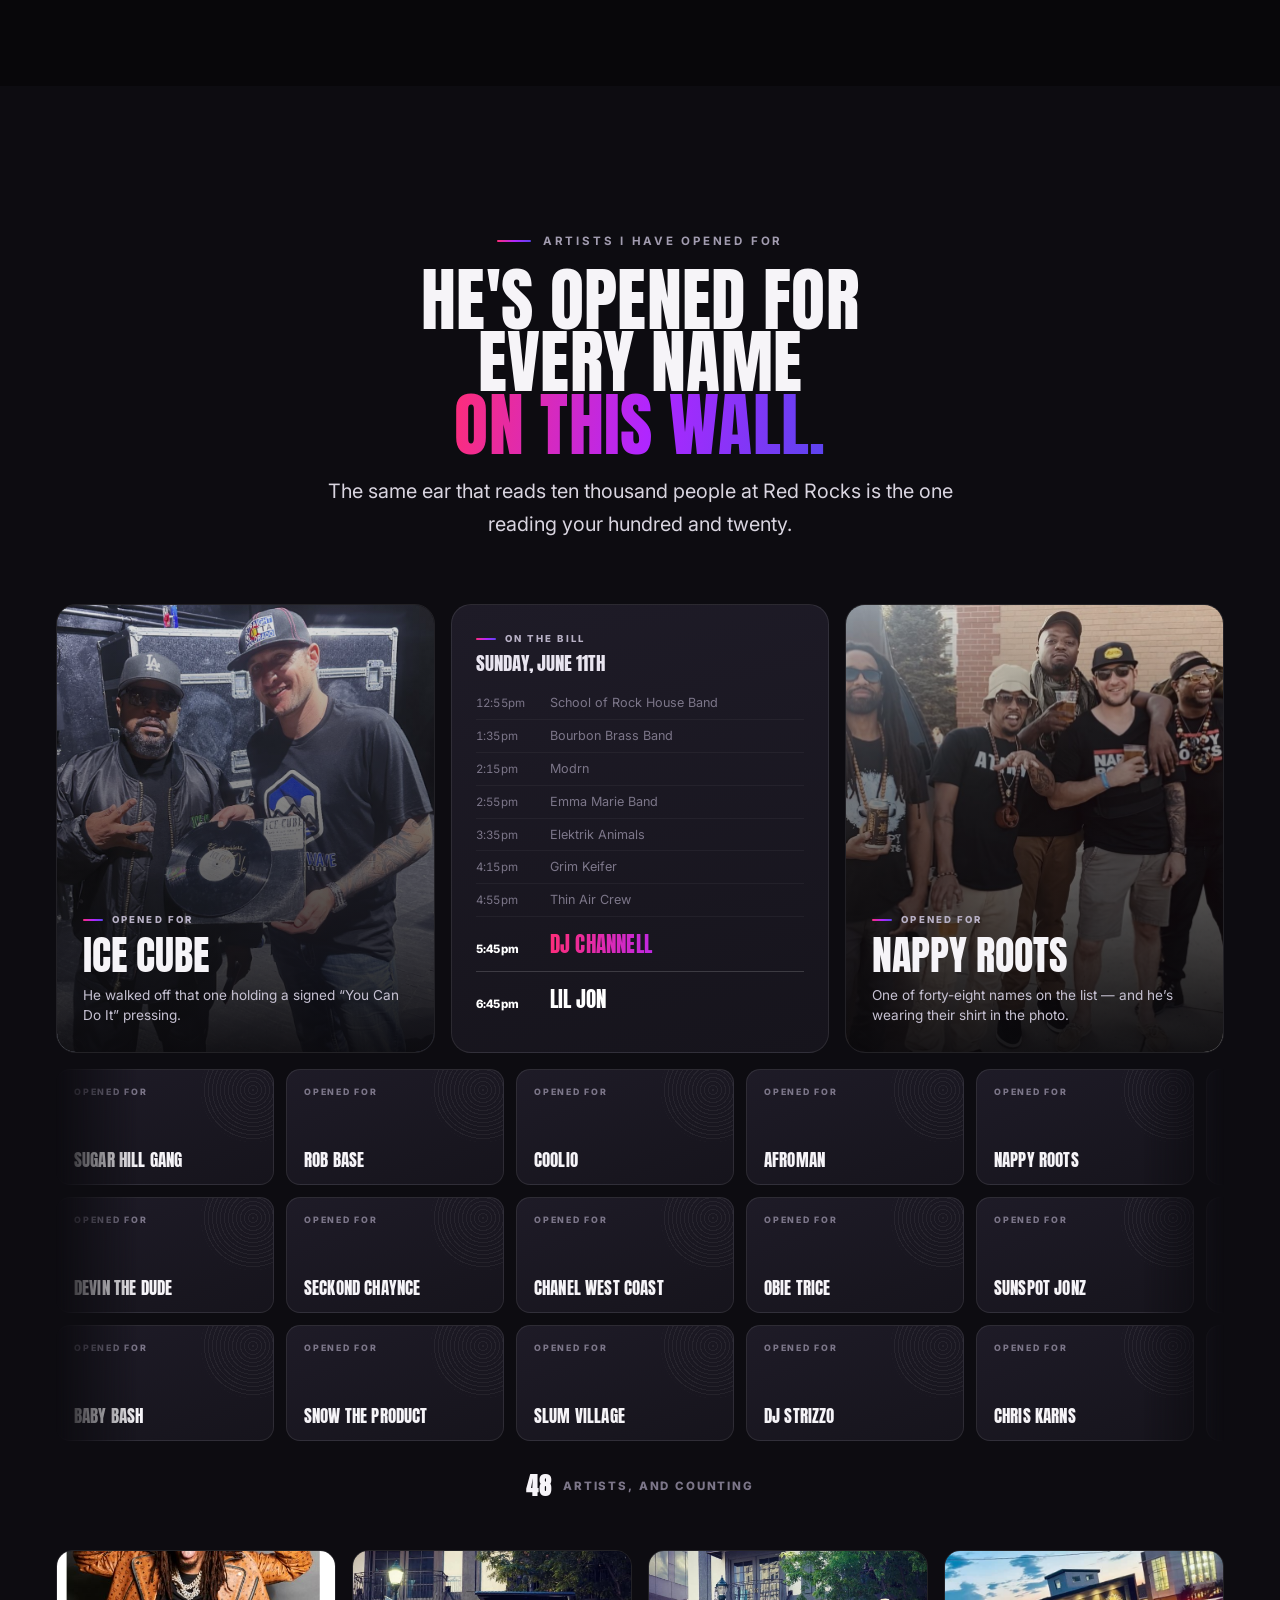
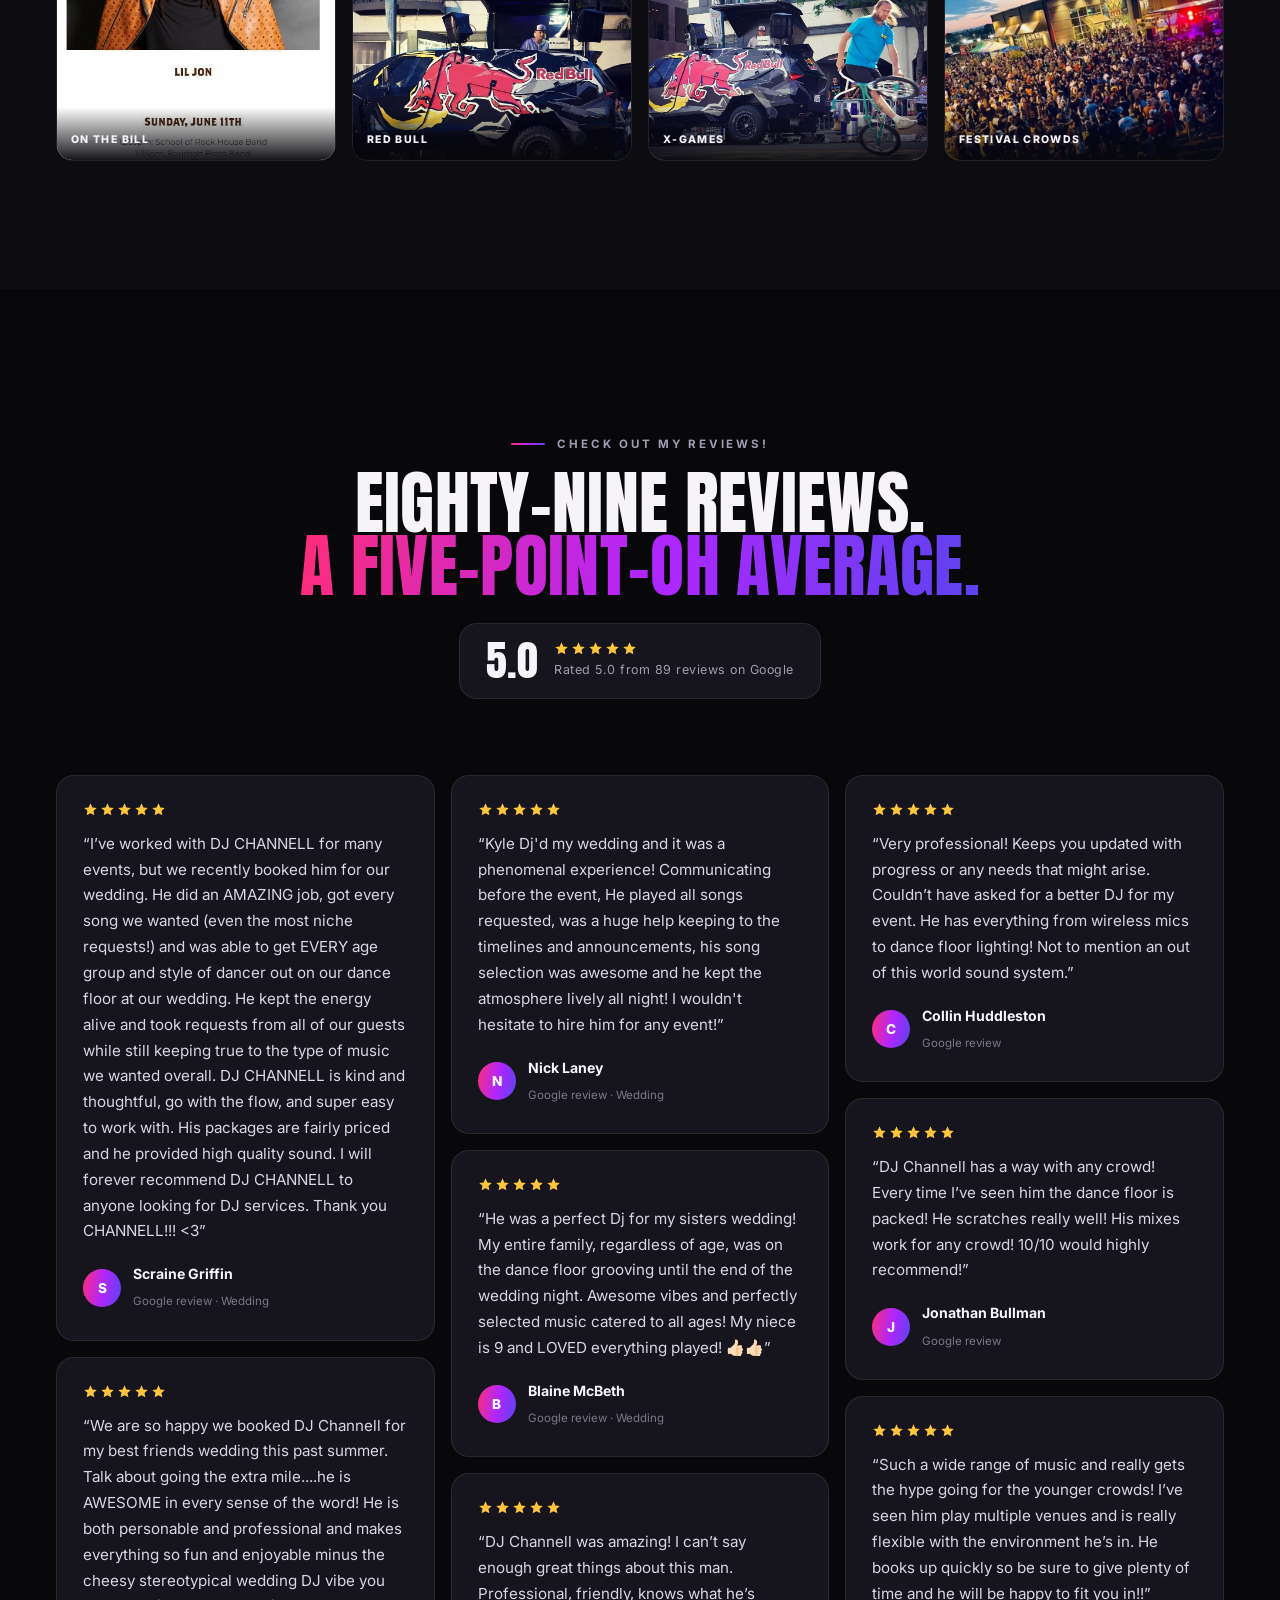
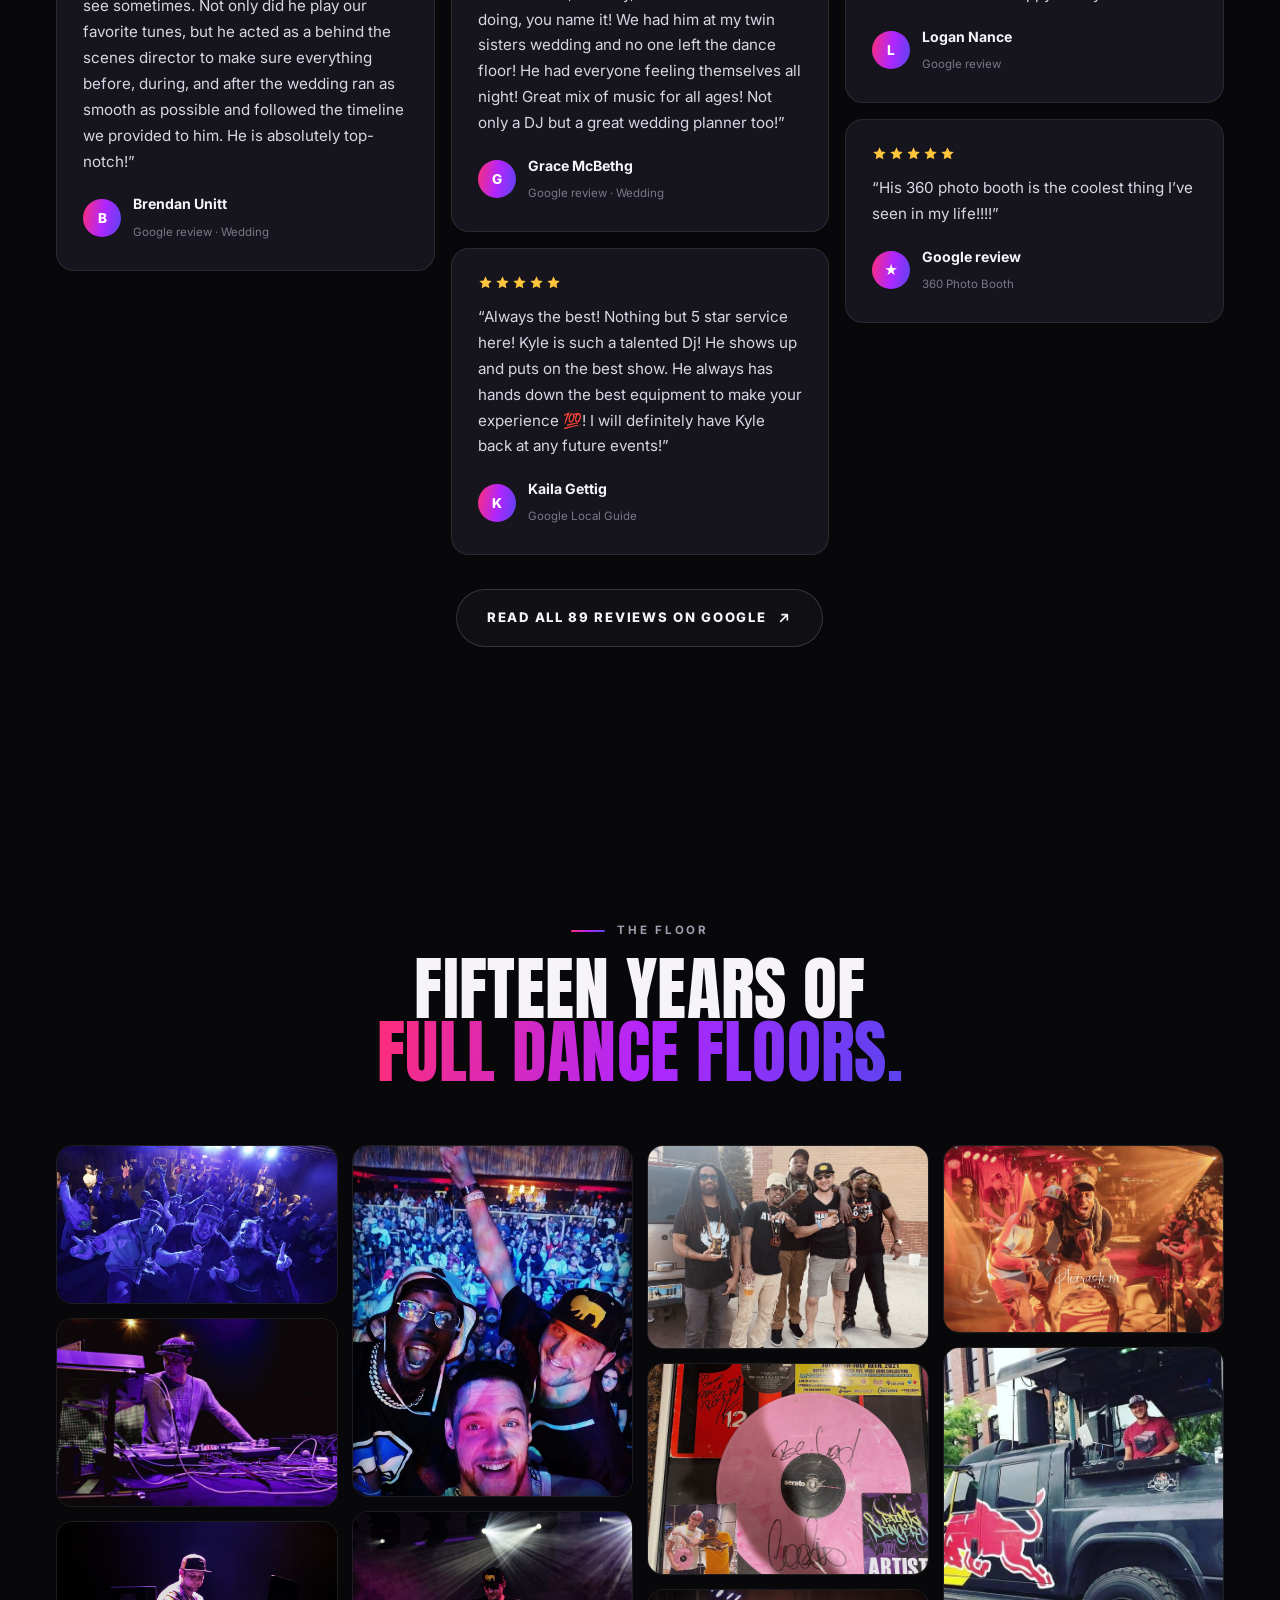
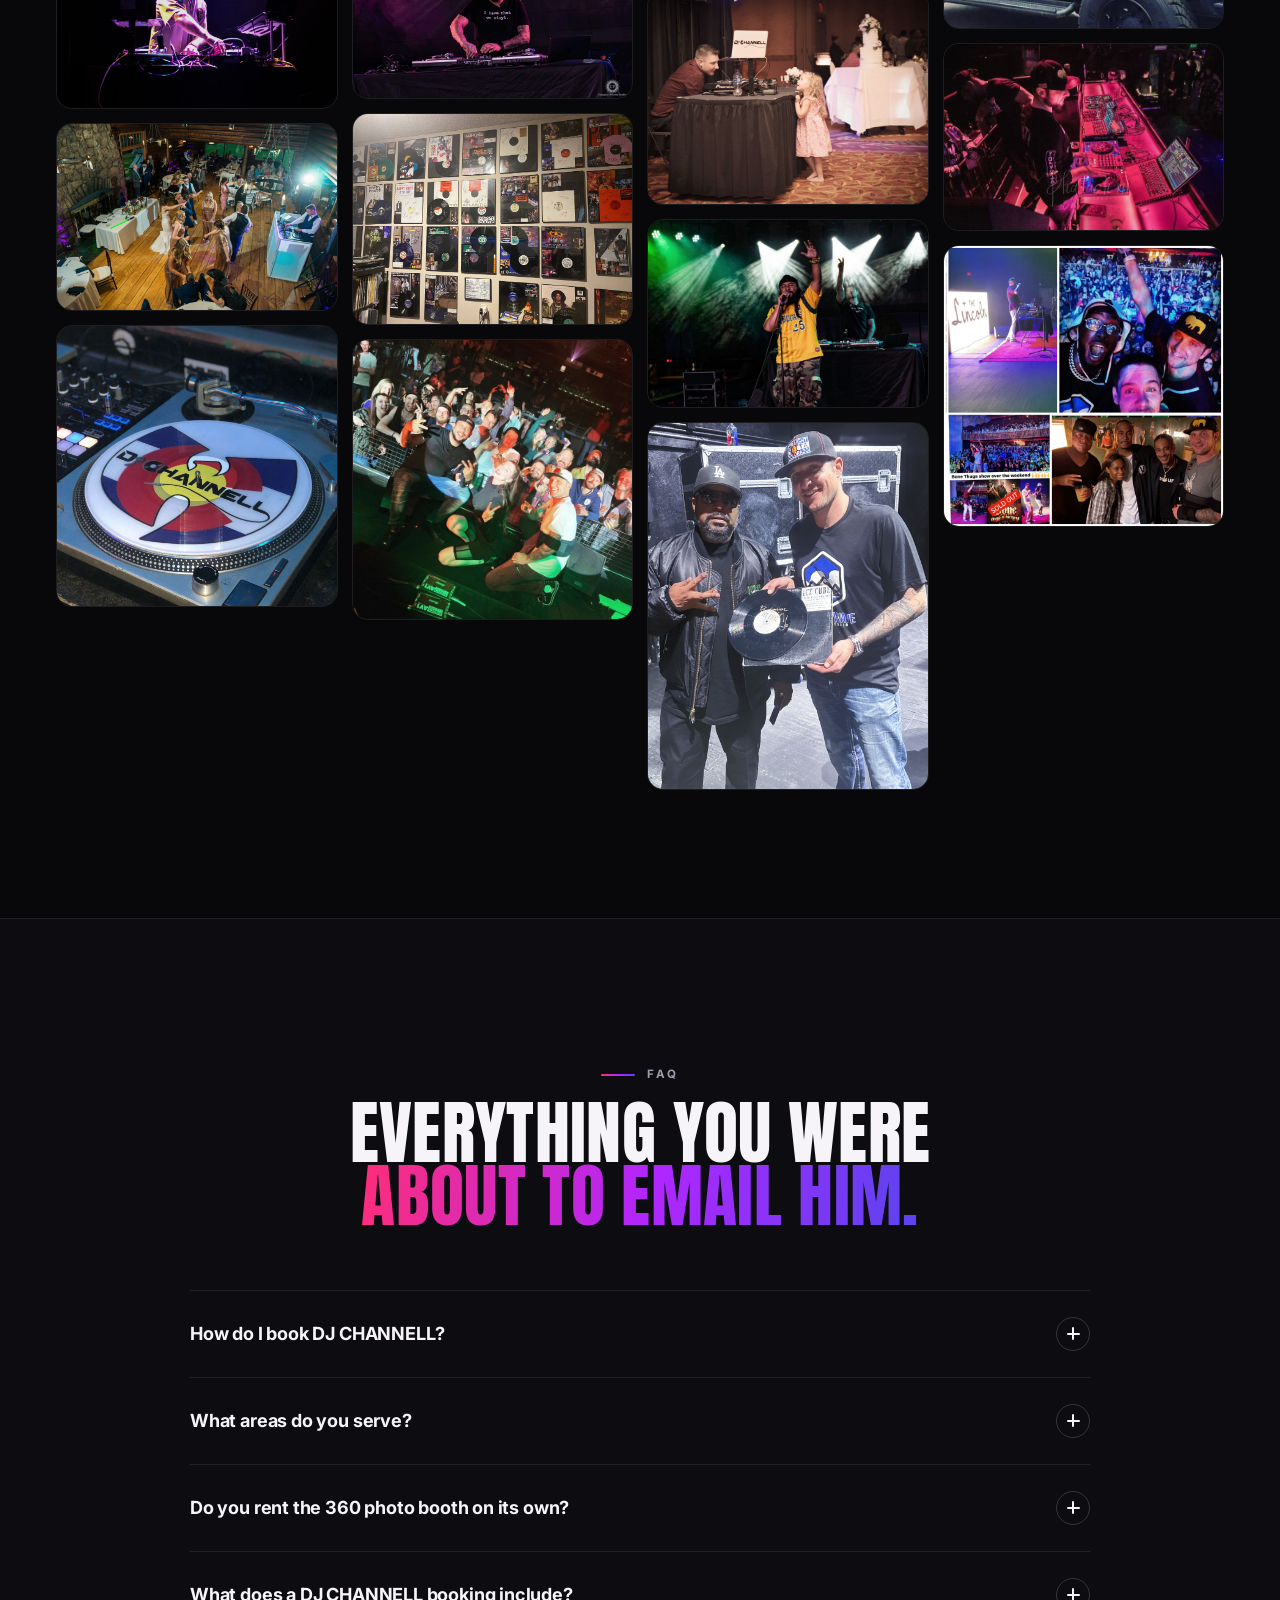
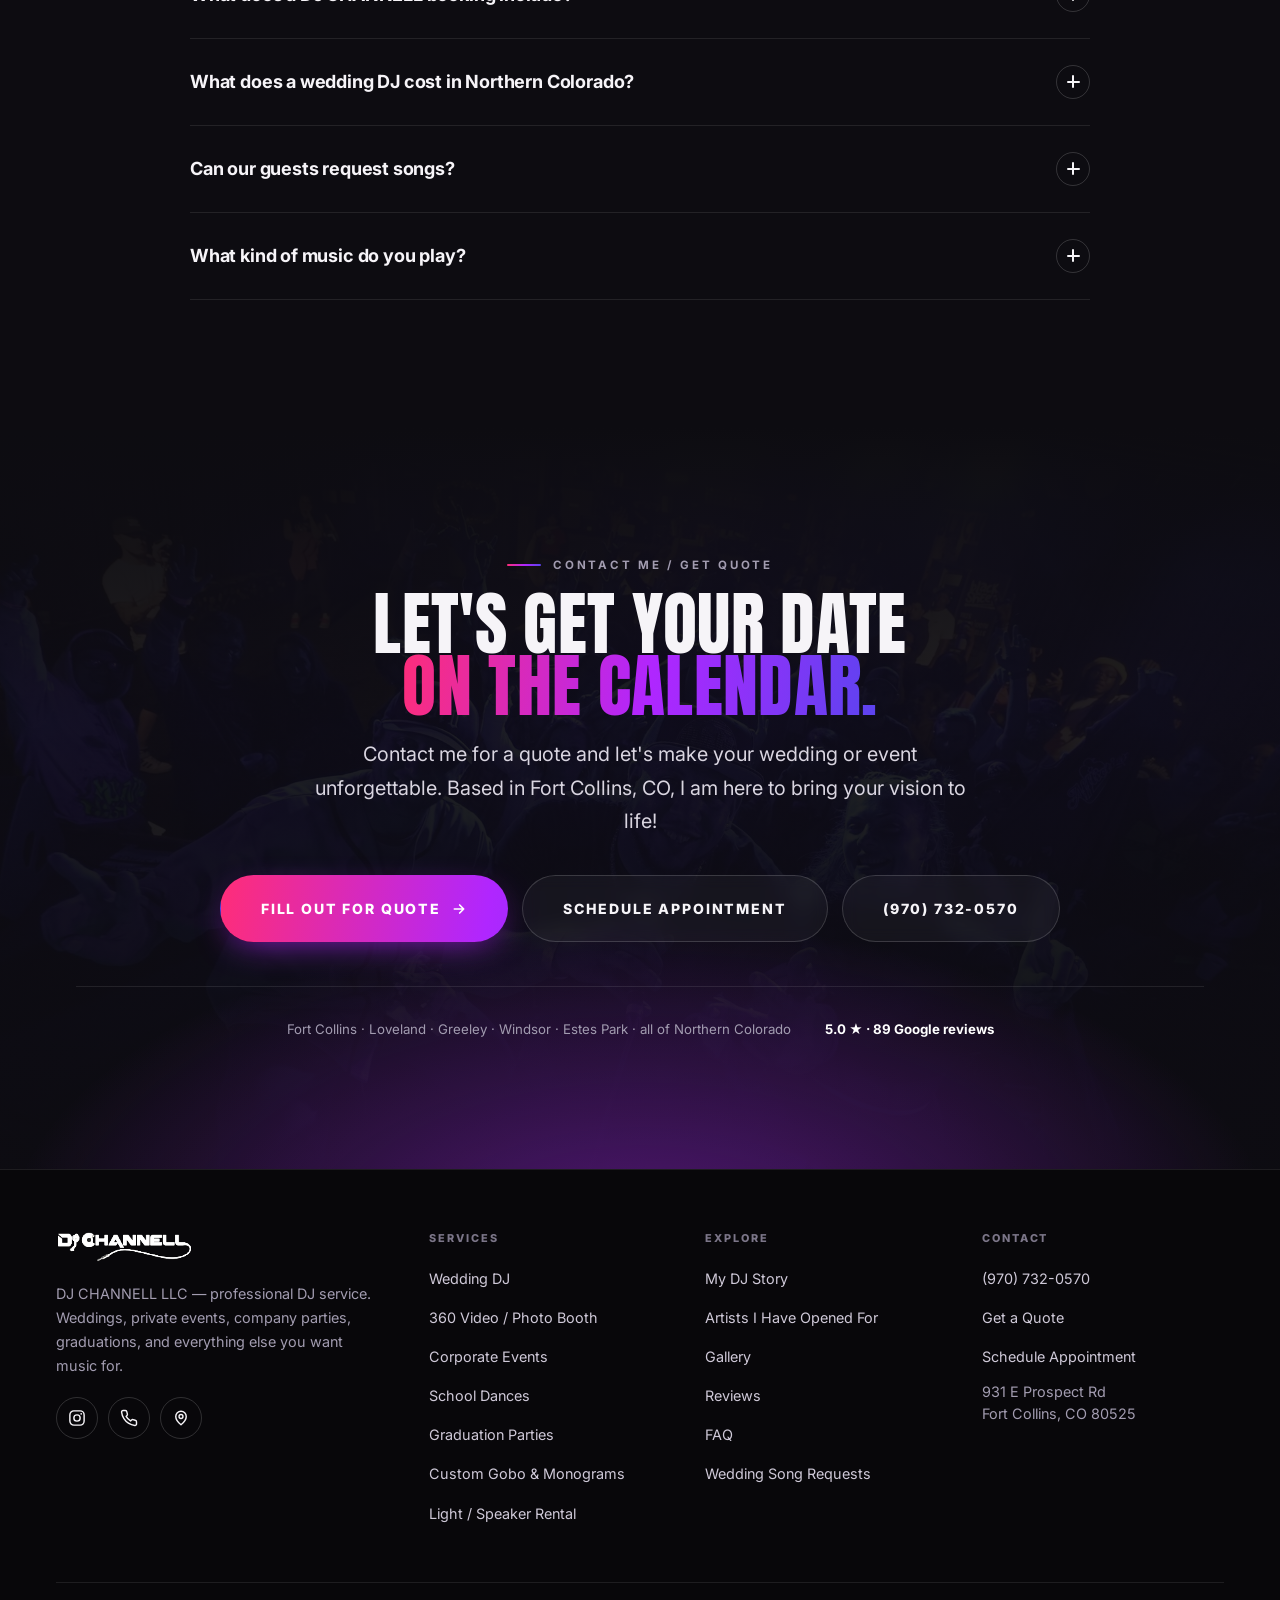
==== commit 99b165a7: "Stop pinning CSS and JS in browser caches for a year Root cause of the giant white stars, the oversi" ====
--- a/index.html
+++ b/index.html
@@ -27,7 +27,7 @@
 <link rel="preconnect" href="https://fonts.googleapis.com">
 <link rel="preconnect" href="https://fonts.gstatic.com" crossorigin>
 <link href="https://fonts.googleapis.com/css2?family=Anton&family=Inter:wght@400;600;700;800&display=swap" rel="stylesheet">
-<link rel="stylesheet" href="assets/css/site.css">
+<link rel="stylesheet" href="assets/css/site.css?v=907752cd">
 <link rel="icon" href="data:image/svg+xml,%3Csvg xmlns='http://www.w3.org/2000/svg' viewBox='0 0 100 100'%3E%3Ccircle cx='50' cy='50' r='48' fill='%2308070A'/%3E%3Ccircle cx='50' cy='50' r='34' fill='none' stroke='%23B026FF' stroke-width='3'/%3E%3Ccircle cx='50' cy='50' r='22' fill='none' stroke='%23FF2D78' stroke-width='3'/%3E%3Ccircle cx='50' cy='50' r='7' fill='%23FF2D78'/%3E%3C/svg%3E">
 
 <script type="application/ld+json">{"@context": "https://schema.org", "@type": "LocalBusiness", "additionalType": "https://schema.org/MusicGroup", "name": "DJ CHANNELL LLC", "alternateName": "DJ CHANNELL", "url": "https://www.djchannell.com/", "telephone": "+1-970-732-0570", "image": "https://www.djchannell.com/assets/img/og-cover.jpg", "priceRange": "$$", "address": {"@type": "PostalAddress", "streetAddress": "931 E Prospect Rd", "addressLocality": "Fort Collins", "addressRegion": "CO", "postalCode": "80525", "addressCountry": "US"}, "areaServed": ["Fort Collins, CO", "Loveland, CO", "Greeley, CO", "Windsor, CO", "Estes Park, CO", "Northern Colorado", "Denver, CO"], "sameAs": ["https://www.instagram.com/djchannell/", "https://www.google.com/maps/place/DJ+CHANNELL+LLC/@40.5658884,-105.0592347,17z/data=!4m8!3m7!1s0x87694bcafbbd6c9f:0x2199cf529e7885d0!8m2!3d40.5658884!4d-105.0592347!9m1!1b1!16s%2Fg%2F11gt_vnf9n"], "aggregateRating": {"@type": "AggregateRating", "ratingValue": "5.0", "reviewCount": "89"}, "makesOffer": [{"@type": "Offer", "itemOffered": {"@type": "Service", "name": "Wedding DJ"}}, {"@type": "Offer", "itemOffered": {"@type": "Service", "name": "360 Photo Booth Rental"}}, {"@type": "Offer", "itemOffered": {"@type": "Service", "name": "Corporate Event DJ"}}, {"@type": "Offer", "itemOffered": {"@type": "Service", "name": "School Dance DJ"}}, {"@type": "Offer", "itemOffered": {"@type": "Service", "name": "Light & Speaker Rental"}}], "review": [{"@type": "Review", "author": {"@type": "Person", "name": "Scraine Griffin"}, "reviewRating": {"@type": "Rating", "ratingValue": "5", "bestRating": "5"}, "reviewBody": "I've worked with DJ CHANNELL for many events, but we recently booked him for our wedding. He did an AMAZING job, got every song we wanted (even the most niche requests!) and was able to get EVERY age group and style of dancer out on our dance floor at our wedding.", "publisher": {"@type": "Organization", "name": "Google"}}, {"@type": "Review", "author": {"@type": "Person", "name": "Nick Laney"}, "reviewRating": {"@type": "Rating", "ratingValue": "5", "bestRating": "5"}, "reviewBody": "Kyle Dj'd my wedding and it was a phenomenal experience! He played all songs requested, was a huge help keeping to the timelines and announcements, his song selection was awesome and he kept the atmosphere lively all night!", "publisher": {"@type": "Organization", "name": "Google"}}, {"@type": "Review", "author": {"@type": "Person", "name": "Brendan Unitt"}, "reviewRating": {"@type": "Rating", "ratingValue": "5", "bestRating": "5"}, "reviewBody": "He is both personable and professional and makes everything so fun and enjoyable minus the cheesy stereotypical wedding DJ vibe you see sometimes.", "publisher": {"@type": "Organization", "name": "Google"}}, {"@type": "Review", "author": {"@type": "Person", "name": "Kaila Gettig"}, "reviewRating": {"@type": "Rating", "ratingValue": "5", "bestRating": "5"}, "reviewBody": "Always the best! Nothing but 5 star service here! Kyle is such a talented Dj! He shows up and puts on the best show.", "publisher": {"@type": "Organization", "name": "Google"}}], "knowsAbout": ["Wedding DJ", "Open format DJ", "360 photo booth rental", "MC services", "Uplighting", "Custom gobo and monogram"], "founder": {"@type": "Person", "name": "Kyle Channell"}, "slogan": "I promise it will be a dance party."}</script>
@@ -108,11 +108,11 @@
     <div class="hero__trust">
       <div class="trust">
         <span class="trust__stars" aria-hidden="true">
-          <svg viewBox="0 0 24 24" fill="currentColor"><path d="M12 2l3 6.6 7 .9-5.2 4.8 1.4 7-6.2-3.4L5.8 21l1.4-7L2 9.5l7-.9z"/></svg>
-          <svg viewBox="0 0 24 24" fill="currentColor"><path d="M12 2l3 6.6 7 .9-5.2 4.8 1.4 7-6.2-3.4L5.8 21l1.4-7L2 9.5l7-.9z"/></svg>
-          <svg viewBox="0 0 24 24" fill="currentColor"><path d="M12 2l3 6.6 7 .9-5.2 4.8 1.4 7-6.2-3.4L5.8 21l1.4-7L2 9.5l7-.9z"/></svg>
-          <svg viewBox="0 0 24 24" fill="currentColor"><path d="M12 2l3 6.6 7 .9-5.2 4.8 1.4 7-6.2-3.4L5.8 21l1.4-7L2 9.5l7-.9z"/></svg>
-          <svg viewBox="0 0 24 24" fill="currentColor"><path d="M12 2l3 6.6 7 .9-5.2 4.8 1.4 7-6.2-3.4L5.8 21l1.4-7L2 9.5l7-.9z"/></svg>
+          <svg width="15" height="15" viewBox="0 0 24 24" fill="currentColor"><path d="M12 2l3 6.6 7 .9-5.2 4.8 1.4 7-6.2-3.4L5.8 21l1.4-7L2 9.5l7-.9z"/></svg>
+          <svg width="15" height="15" viewBox="0 0 24 24" fill="currentColor"><path d="M12 2l3 6.6 7 .9-5.2 4.8 1.4 7-6.2-3.4L5.8 21l1.4-7L2 9.5l7-.9z"/></svg>
+          <svg width="15" height="15" viewBox="0 0 24 24" fill="currentColor"><path d="M12 2l3 6.6 7 .9-5.2 4.8 1.4 7-6.2-3.4L5.8 21l1.4-7L2 9.5l7-.9z"/></svg>
+          <svg width="15" height="15" viewBox="0 0 24 24" fill="currentColor"><path d="M12 2l3 6.6 7 .9-5.2 4.8 1.4 7-6.2-3.4L5.8 21l1.4-7L2 9.5l7-.9z"/></svg>
+          <svg width="15" height="15" viewBox="0 0 24 24" fill="currentColor"><path d="M12 2l3 6.6 7 .9-5.2 4.8 1.4 7-6.2-3.4L5.8 21l1.4-7L2 9.5l7-.9z"/></svg>
         </span>
         <span><b>5.0</b> · 89 Google reviews</span>
       </div>
@@ -147,17 +147,17 @@
   <div class="wrap wrap--wide">
     <div class="ribbon__grid">
       <div class="ribbon__item">
-        <div class="ribbon__stars" aria-label="5 out of 5"><svg viewBox="0 0 24 24" fill="currentColor"><path d="M12 2l3 6.6 7 .9-5.2 4.8 1.4 7-6.2-3.4L5.8 21l1.4-7L2 9.5l7-.9z"/></svg><svg viewBox="0 0 24 24" fill="currentColor"><path d="M12 2l3 6.6 7 .9-5.2 4.8 1.4 7-6.2-3.4L5.8 21l1.4-7L2 9.5l7-.9z"/></svg><svg viewBox="0 0 24 24" fill="currentColor"><path d="M12 2l3 6.6 7 .9-5.2 4.8 1.4 7-6.2-3.4L5.8 21l1.4-7L2 9.5l7-.9z"/></svg><svg viewBox="0 0 24 24" fill="currentColor"><path d="M12 2l3 6.6 7 .9-5.2 4.8 1.4 7-6.2-3.4L5.8 21l1.4-7L2 9.5l7-.9z"/></svg><svg viewBox="0 0 24 24" fill="currentColor"><path d="M12 2l3 6.6 7 .9-5.2 4.8 1.4 7-6.2-3.4L5.8 21l1.4-7L2 9.5l7-.9z"/></svg></div>
+        <div class="ribbon__stars" aria-label="5 out of 5"><svg width="15" height="15" viewBox="0 0 24 24" fill="currentColor"><path d="M12 2l3 6.6 7 .9-5.2 4.8 1.4 7-6.2-3.4L5.8 21l1.4-7L2 9.5l7-.9z"/></svg><svg width="15" height="15" viewBox="0 0 24 24" fill="currentColor"><path d="M12 2l3 6.6 7 .9-5.2 4.8 1.4 7-6.2-3.4L5.8 21l1.4-7L2 9.5l7-.9z"/></svg><svg width="15" height="15" viewBox="0 0 24 24" fill="currentColor"><path d="M12 2l3 6.6 7 .9-5.2 4.8 1.4 7-6.2-3.4L5.8 21l1.4-7L2 9.5l7-.9z"/></svg><svg width="15" height="15" viewBox="0 0 24 24" fill="currentColor"><path d="M12 2l3 6.6 7 .9-5.2 4.8 1.4 7-6.2-3.4L5.8 21l1.4-7L2 9.5l7-.9z"/></svg><svg width="15" height="15" viewBox="0 0 24 24" fill="currentColor"><path d="M12 2l3 6.6 7 .9-5.2 4.8 1.4 7-6.2-3.4L5.8 21l1.4-7L2 9.5l7-.9z"/></svg></div>
         <p>“Every time I’ve seen him the dance floor is packed!”</p>
         <cite>Jonathan Bullman · Google</cite>
       </div>
       <div class="ribbon__item">
-        <div class="ribbon__stars" aria-label="5 out of 5"><svg viewBox="0 0 24 24" fill="currentColor"><path d="M12 2l3 6.6 7 .9-5.2 4.8 1.4 7-6.2-3.4L5.8 21l1.4-7L2 9.5l7-.9z"/></svg><svg viewBox="0 0 24 24" fill="currentColor"><path d="M12 2l3 6.6 7 .9-5.2 4.8 1.4 7-6.2-3.4L5.8 21l1.4-7L2 9.5l7-.9z"/></svg><svg viewBox="0 0 24 24" fill="currentColor"><path d="M12 2l3 6.6 7 .9-5.2 4.8 1.4 7-6.2-3.4L5.8 21l1.4-7L2 9.5l7-.9z"/></svg><svg viewBox="0 0 24 24" fill="currentColor"><path d="M12 2l3 6.6 7 .9-5.2 4.8 1.4 7-6.2-3.4L5.8 21l1.4-7L2 9.5l7-.9z"/></svg><svg viewBox="0 0 24 24" fill="currentColor"><path d="M12 2l3 6.6 7 .9-5.2 4.8 1.4 7-6.2-3.4L5.8 21l1.4-7L2 9.5l7-.9z"/></svg></div>
+        <div class="ribbon__stars" aria-label="5 out of 5"><svg width="15" height="15" viewBox="0 0 24 24" fill="currentColor"><path d="M12 2l3 6.6 7 .9-5.2 4.8 1.4 7-6.2-3.4L5.8 21l1.4-7L2 9.5l7-.9z"/></svg><svg width="15" height="15" viewBox="0 0 24 24" fill="currentColor"><path d="M12 2l3 6.6 7 .9-5.2 4.8 1.4 7-6.2-3.4L5.8 21l1.4-7L2 9.5l7-.9z"/></svg><svg width="15" height="15" viewBox="0 0 24 24" fill="currentColor"><path d="M12 2l3 6.6 7 .9-5.2 4.8 1.4 7-6.2-3.4L5.8 21l1.4-7L2 9.5l7-.9z"/></svg><svg width="15" height="15" viewBox="0 0 24 24" fill="currentColor"><path d="M12 2l3 6.6 7 .9-5.2 4.8 1.4 7-6.2-3.4L5.8 21l1.4-7L2 9.5l7-.9z"/></svg><svg width="15" height="15" viewBox="0 0 24 24" fill="currentColor"><path d="M12 2l3 6.6 7 .9-5.2 4.8 1.4 7-6.2-3.4L5.8 21l1.4-7L2 9.5l7-.9z"/></svg></div>
         <p>“My entire family, regardless of age, was on the dance floor grooving until the end of the wedding night.”</p>
         <cite>Blaine McBeth · Google</cite>
       </div>
       <div class="ribbon__item">
-        <div class="ribbon__stars" aria-label="5 out of 5"><svg viewBox="0 0 24 24" fill="currentColor"><path d="M12 2l3 6.6 7 .9-5.2 4.8 1.4 7-6.2-3.4L5.8 21l1.4-7L2 9.5l7-.9z"/></svg><svg viewBox="0 0 24 24" fill="currentColor"><path d="M12 2l3 6.6 7 .9-5.2 4.8 1.4 7-6.2-3.4L5.8 21l1.4-7L2 9.5l7-.9z"/></svg><svg viewBox="0 0 24 24" fill="currentColor"><path d="M12 2l3 6.6 7 .9-5.2 4.8 1.4 7-6.2-3.4L5.8 21l1.4-7L2 9.5l7-.9z"/></svg><svg viewBox="0 0 24 24" fill="currentColor"><path d="M12 2l3 6.6 7 .9-5.2 4.8 1.4 7-6.2-3.4L5.8 21l1.4-7L2 9.5l7-.9z"/></svg><svg viewBox="0 0 24 24" fill="currentColor"><path d="M12 2l3 6.6 7 .9-5.2 4.8 1.4 7-6.2-3.4L5.8 21l1.4-7L2 9.5l7-.9z"/></svg></div>
+        <div class="ribbon__stars" aria-label="5 out of 5"><svg width="15" height="15" viewBox="0 0 24 24" fill="currentColor"><path d="M12 2l3 6.6 7 .9-5.2 4.8 1.4 7-6.2-3.4L5.8 21l1.4-7L2 9.5l7-.9z"/></svg><svg width="15" height="15" viewBox="0 0 24 24" fill="currentColor"><path d="M12 2l3 6.6 7 .9-5.2 4.8 1.4 7-6.2-3.4L5.8 21l1.4-7L2 9.5l7-.9z"/></svg><svg width="15" height="15" viewBox="0 0 24 24" fill="currentColor"><path d="M12 2l3 6.6 7 .9-5.2 4.8 1.4 7-6.2-3.4L5.8 21l1.4-7L2 9.5l7-.9z"/></svg><svg width="15" height="15" viewBox="0 0 24 24" fill="currentColor"><path d="M12 2l3 6.6 7 .9-5.2 4.8 1.4 7-6.2-3.4L5.8 21l1.4-7L2 9.5l7-.9z"/></svg><svg width="15" height="15" viewBox="0 0 24 24" fill="currentColor"><path d="M12 2l3 6.6 7 .9-5.2 4.8 1.4 7-6.2-3.4L5.8 21l1.4-7L2 9.5l7-.9z"/></svg></div>
         <p>“He shows up and puts on the best show.”</p>
         <cite>Kaila Gettig · Google Local Guide</cite>
       </div>
@@ -318,7 +318,7 @@
 
         <blockquote class="qinline rv rv-d3">
           <p>“He is both personable and professional and makes everything so fun and enjoyable minus the cheesy stereotypical wedding DJ vibe you see sometimes.”</p>
-          <footer><span class="rev__stars" aria-label="5 out of 5"><svg viewBox="0 0 24 24" fill="currentColor"><path d="M12 2l3 6.6 7 .9-5.2 4.8 1.4 7-6.2-3.4L5.8 21l1.4-7L2 9.5l7-.9z"/></svg><svg viewBox="0 0 24 24" fill="currentColor"><path d="M12 2l3 6.6 7 .9-5.2 4.8 1.4 7-6.2-3.4L5.8 21l1.4-7L2 9.5l7-.9z"/></svg><svg viewBox="0 0 24 24" fill="currentColor"><path d="M12 2l3 6.6 7 .9-5.2 4.8 1.4 7-6.2-3.4L5.8 21l1.4-7L2 9.5l7-.9z"/></svg><svg viewBox="0 0 24 24" fill="currentColor"><path d="M12 2l3 6.6 7 .9-5.2 4.8 1.4 7-6.2-3.4L5.8 21l1.4-7L2 9.5l7-.9z"/></svg><svg viewBox="0 0 24 24" fill="currentColor"><path d="M12 2l3 6.6 7 .9-5.2 4.8 1.4 7-6.2-3.4L5.8 21l1.4-7L2 9.5l7-.9z"/></svg></span><cite>Brendan Unitt · Google</cite></footer>
+          <footer><span class="rev__stars" aria-label="5 out of 5"><svg width="15" height="15" viewBox="0 0 24 24" fill="currentColor"><path d="M12 2l3 6.6 7 .9-5.2 4.8 1.4 7-6.2-3.4L5.8 21l1.4-7L2 9.5l7-.9z"/></svg><svg width="15" height="15" viewBox="0 0 24 24" fill="currentColor"><path d="M12 2l3 6.6 7 .9-5.2 4.8 1.4 7-6.2-3.4L5.8 21l1.4-7L2 9.5l7-.9z"/></svg><svg width="15" height="15" viewBox="0 0 24 24" fill="currentColor"><path d="M12 2l3 6.6 7 .9-5.2 4.8 1.4 7-6.2-3.4L5.8 21l1.4-7L2 9.5l7-.9z"/></svg><svg width="15" height="15" viewBox="0 0 24 24" fill="currentColor"><path d="M12 2l3 6.6 7 .9-5.2 4.8 1.4 7-6.2-3.4L5.8 21l1.4-7L2 9.5l7-.9z"/></svg><svg width="15" height="15" viewBox="0 0 24 24" fill="currentColor"><path d="M12 2l3 6.6 7 .9-5.2 4.8 1.4 7-6.2-3.4L5.8 21l1.4-7L2 9.5l7-.9z"/></svg></span><cite>Brendan Unitt · Google</cite></footer>
         </blockquote>
         <div class="rv rv-d3" style="display:flex;flex-wrap:wrap;gap:12px;margin-top:8px">
           <a class="btn btn--primary" href="#book">Click to Get a Quote</a>
@@ -379,19 +379,19 @@
     <div class="vidgrid rv rv-d1">
       <button class="vfac vfac--tall" data-yt="jaCkYUIauNo" type="button" aria-label="Play: 360 Video/Photo Booth. NOCO 360 Photos">
         <img src="assets/img/yt-booth-noco.jpg" alt="Guests laughing on the 360 photo booth platform" loading="lazy">
-        <span class="vfac__play"><svg viewBox="0 0 24 24" aria-hidden="true"><path d="M8 5.6v12.8a1 1 0 0 0 1.53.85l10.1-6.4a1 1 0 0 0 0-1.7L9.53 4.75A1 1 0 0 0 8 5.6z"/></svg></span>
+        <span class="vfac__play"><svg width="26" height="26" viewBox="0 0 24 24" aria-hidden="true"><path d="M8 5.6v12.8a1 1 0 0 0 1.53.85l10.1-6.4a1 1 0 0 0 0-1.7L9.53 4.75A1 1 0 0 0 8 5.6z"/></svg></span>
         <span class="vfac__label"><span>NoCo 360 Photos</span><b>360 Video /<br>Photo Booth</b></span>
       </button>
 
       <div class="vidgrid__side">
         <button class="vfac vfac--wide" data-yt="7f0W9pak2XM" type="button" aria-label="Play: Black Tie 360 Event">
           <img src="assets/img/yt-booth-blacktie.jpg" alt="Guests on the 360 photo booth at a black tie event" loading="lazy">
-          <span class="vfac__play"><svg viewBox="0 0 24 24" aria-hidden="true"><path d="M8 5.6v12.8a1 1 0 0 0 1.53.85l10.1-6.4a1 1 0 0 0 0-1.7L9.53 4.75A1 1 0 0 0 8 5.6z"/></svg></span>
+          <span class="vfac__play"><svg width="26" height="26" viewBox="0 0 24 24" aria-hidden="true"><path d="M8 5.6v12.8a1 1 0 0 0 1.53.85l10.1-6.4a1 1 0 0 0 0-1.7L9.53 4.75A1 1 0 0 0 8 5.6z"/></svg></span>
           <span class="vfac__label"><b>Black Tie 360 Event</b><span>Corporate / formal</span></span>
         </button>
         <button class="vfac vfac--wide" data-yt="pqyzmyGLuAg" type="button" aria-label="Play: Wedding fun with NoCo 360 Photos">
           <img src="assets/img/yt-booth-wedding.jpg" alt="Wedding guests on the 360 photo booth" loading="lazy">
-          <span class="vfac__play"><svg viewBox="0 0 24 24" aria-hidden="true"><path d="M8 5.6v12.8a1 1 0 0 0 1.53.85l10.1-6.4a1 1 0 0 0 0-1.7L9.53 4.75A1 1 0 0 0 8 5.6z"/></svg></span>
+          <span class="vfac__play"><svg width="26" height="26" viewBox="0 0 24 24" aria-hidden="true"><path d="M8 5.6v12.8a1 1 0 0 0 1.53.85l10.1-6.4a1 1 0 0 0 0-1.7L9.53 4.75A1 1 0 0 0 8 5.6z"/></svg></span>
           <span class="vfac__label"><b>Wedding fun with<br>NoCo 360 Photos!</b><span>Reception</span></span>
         </button>
       </div>
@@ -415,7 +415,7 @@
       <div>
         <blockquote class="qinline rv" style="margin-top:0">
           <p>“His 360 photo booth is the coolest thing I’ve seen in my life!!!!”</p>
-          <footer><span class="rev__stars" aria-label="5 out of 5"><svg viewBox="0 0 24 24" fill="currentColor"><path d="M12 2l3 6.6 7 .9-5.2 4.8 1.4 7-6.2-3.4L5.8 21l1.4-7L2 9.5l7-.9z"/></svg><svg viewBox="0 0 24 24" fill="currentColor"><path d="M12 2l3 6.6 7 .9-5.2 4.8 1.4 7-6.2-3.4L5.8 21l1.4-7L2 9.5l7-.9z"/></svg><svg viewBox="0 0 24 24" fill="currentColor"><path d="M12 2l3 6.6 7 .9-5.2 4.8 1.4 7-6.2-3.4L5.8 21l1.4-7L2 9.5l7-.9z"/></svg><svg viewBox="0 0 24 24" fill="currentColor"><path d="M12 2l3 6.6 7 .9-5.2 4.8 1.4 7-6.2-3.4L5.8 21l1.4-7L2 9.5l7-.9z"/></svg><svg viewBox="0 0 24 24" fill="currentColor"><path d="M12 2l3 6.6 7 .9-5.2 4.8 1.4 7-6.2-3.4L5.8 21l1.4-7L2 9.5l7-.9z"/></svg></span><cite>Google review</cite></footer>
+          <footer><span class="rev__stars" aria-label="5 out of 5"><svg width="15" height="15" viewBox="0 0 24 24" fill="currentColor"><path d="M12 2l3 6.6 7 .9-5.2 4.8 1.4 7-6.2-3.4L5.8 21l1.4-7L2 9.5l7-.9z"/></svg><svg width="15" height="15" viewBox="0 0 24 24" fill="currentColor"><path d="M12 2l3 6.6 7 .9-5.2 4.8 1.4 7-6.2-3.4L5.8 21l1.4-7L2 9.5l7-.9z"/></svg><svg width="15" height="15" viewBox="0 0 24 24" fill="currentColor"><path d="M12 2l3 6.6 7 .9-5.2 4.8 1.4 7-6.2-3.4L5.8 21l1.4-7L2 9.5l7-.9z"/></svg><svg width="15" height="15" viewBox="0 0 24 24" fill="currentColor"><path d="M12 2l3 6.6 7 .9-5.2 4.8 1.4 7-6.2-3.4L5.8 21l1.4-7L2 9.5l7-.9z"/></svg><svg width="15" height="15" viewBox="0 0 24 24" fill="currentColor"><path d="M12 2l3 6.6 7 .9-5.2 4.8 1.4 7-6.2-3.4L5.8 21l1.4-7L2 9.5l7-.9z"/></svg></span><cite>Google review</cite></footer>
         </blockquote>
         <div class="rv rv-d1" style="display:flex;flex-wrap:wrap;gap:12px;margin-top:24px">
           <a class="btn btn--primary" href="#book">Click for a Quote</a>
@@ -553,11 +553,11 @@
         <span class="gbadge__score">5.0</span>
         <span class="gbadge__meta">
           <span class="trust__stars" aria-hidden="true">
-            <svg viewBox="0 0 24 24" fill="currentColor"><path d="M12 2l3 6.6 7 .9-5.2 4.8 1.4 7-6.2-3.4L5.8 21l1.4-7L2 9.5l7-.9z"/></svg>
-            <svg viewBox="0 0 24 24" fill="currentColor"><path d="M12 2l3 6.6 7 .9-5.2 4.8 1.4 7-6.2-3.4L5.8 21l1.4-7L2 9.5l7-.9z"/></svg>
-            <svg viewBox="0 0 24 24" fill="currentColor"><path d="M12 2l3 6.6 7 .9-5.2 4.8 1.4 7-6.2-3.4L5.8 21l1.4-7L2 9.5l7-.9z"/></svg>
-            <svg viewBox="0 0 24 24" fill="currentColor"><path d="M12 2l3 6.6 7 .9-5.2 4.8 1.4 7-6.2-3.4L5.8 21l1.4-7L2 9.5l7-.9z"/></svg>
-            <svg viewBox="0 0 24 24" fill="currentColor"><path d="M12 2l3 6.6 7 .9-5.2 4.8 1.4 7-6.2-3.4L5.8 21l1.4-7L2 9.5l7-.9z"/></svg>
+            <svg width="15" height="15" viewBox="0 0 24 24" fill="currentColor"><path d="M12 2l3 6.6 7 .9-5.2 4.8 1.4 7-6.2-3.4L5.8 21l1.4-7L2 9.5l7-.9z"/></svg>
+            <svg width="15" height="15" viewBox="0 0 24 24" fill="currentColor"><path d="M12 2l3 6.6 7 .9-5.2 4.8 1.4 7-6.2-3.4L5.8 21l1.4-7L2 9.5l7-.9z"/></svg>
+            <svg width="15" height="15" viewBox="0 0 24 24" fill="currentColor"><path d="M12 2l3 6.6 7 .9-5.2 4.8 1.4 7-6.2-3.4L5.8 21l1.4-7L2 9.5l7-.9z"/></svg>
+            <svg width="15" height="15" viewBox="0 0 24 24" fill="currentColor"><path d="M12 2l3 6.6 7 .9-5.2 4.8 1.4 7-6.2-3.4L5.8 21l1.4-7L2 9.5l7-.9z"/></svg>
+            <svg width="15" height="15" viewBox="0 0 24 24" fill="currentColor"><path d="M12 2l3 6.6 7 .9-5.2 4.8 1.4 7-6.2-3.4L5.8 21l1.4-7L2 9.5l7-.9z"/></svg>
           </span>
           Rated 5.0 from 89 reviews on Google
         </span>
@@ -568,7 +568,7 @@
 
       <blockquote class="rev">
         <div class="rev__stars" aria-label="5 out of 5">
-          <svg viewBox="0 0 24 24" fill="currentColor"><path d="M12 2l3 6.6 7 .9-5.2 4.8 1.4 7-6.2-3.4L5.8 21l1.4-7L2 9.5l7-.9z"/></svg><svg viewBox="0 0 24 24" fill="currentColor"><path d="M12 2l3 6.6 7 .9-5.2 4.8 1.4 7-6.2-3.4L5.8 21l1.4-7L2 9.5l7-.9z"/></svg><svg viewBox="0 0 24 24" fill="currentColor"><path d="M12 2l3 6.6 7 .9-5.2 4.8 1.4 7-6.2-3.4L5.8 21l1.4-7L2 9.5l7-.9z"/></svg><svg viewBox="0 0 24 24" fill="currentColor"><path d="M12 2l3 6.6 7 .9-5.2 4.8 1.4 7-6.2-3.4L5.8 21l1.4-7L2 9.5l7-.9z"/></svg><svg viewBox="0 0 24 24" fill="currentColor"><path d="M12 2l3 6.6 7 .9-5.2 4.8 1.4 7-6.2-3.4L5.8 21l1.4-7L2 9.5l7-.9z"/></svg>
+          <svg width="15" height="15" viewBox="0 0 24 24" fill="currentColor"><path d="M12 2l3 6.6 7 .9-5.2 4.8 1.4 7-6.2-3.4L5.8 21l1.4-7L2 9.5l7-.9z"/></svg><svg width="15" height="15" viewBox="0 0 24 24" fill="currentColor"><path d="M12 2l3 6.6 7 .9-5.2 4.8 1.4 7-6.2-3.4L5.8 21l1.4-7L2 9.5l7-.9z"/></svg><svg width="15" height="15" viewBox="0 0 24 24" fill="currentColor"><path d="M12 2l3 6.6 7 .9-5.2 4.8 1.4 7-6.2-3.4L5.8 21l1.4-7L2 9.5l7-.9z"/></svg><svg width="15" height="15" viewBox="0 0 24 24" fill="currentColor"><path d="M12 2l3 6.6 7 .9-5.2 4.8 1.4 7-6.2-3.4L5.8 21l1.4-7L2 9.5l7-.9z"/></svg><svg width="15" height="15" viewBox="0 0 24 24" fill="currentColor"><path d="M12 2l3 6.6 7 .9-5.2 4.8 1.4 7-6.2-3.4L5.8 21l1.4-7L2 9.5l7-.9z"/></svg>
         </div>
         <p>“I’ve worked with DJ CHANNELL for many events, but we recently booked him for our wedding. He did an AMAZING job, got every song we wanted (even the most niche requests!) and was able to get EVERY age group and style of dancer out on our dance floor at our wedding. He kept the energy alive and took requests from all of our guests while still keeping true to the type of music we wanted overall. DJ CHANNELL is kind and thoughtful, go with the flow, and super easy to work with. His packages are fairly priced and he provided high quality sound. I will forever recommend DJ CHANNELL to anyone looking for DJ services. Thank you CHANNELL!!! &lt;3”</p>
         <footer><span class="rev__av">S</span><span class="rev__who"><b>Scraine Griffin</b><span>Google review · Wedding</span></span></footer>
@@ -576,7 +576,7 @@
 
       <blockquote class="rev">
         <div class="rev__stars" aria-label="5 out of 5">
-          <svg viewBox="0 0 24 24" fill="currentColor"><path d="M12 2l3 6.6 7 .9-5.2 4.8 1.4 7-6.2-3.4L5.8 21l1.4-7L2 9.5l7-.9z"/></svg><svg viewBox="0 0 24 24" fill="currentColor"><path d="M12 2l3 6.6 7 .9-5.2 4.8 1.4 7-6.2-3.4L5.8 21l1.4-7L2 9.5l7-.9z"/></svg><svg viewBox="0 0 24 24" fill="currentColor"><path d="M12 2l3 6.6 7 .9-5.2 4.8 1.4 7-6.2-3.4L5.8 21l1.4-7L2 9.5l7-.9z"/></svg><svg viewBox="0 0 24 24" fill="currentColor"><path d="M12 2l3 6.6 7 .9-5.2 4.8 1.4 7-6.2-3.4L5.8 21l1.4-7L2 9.5l7-.9z"/></svg><svg viewBox="0 0 24 24" fill="currentColor"><path d="M12 2l3 6.6 7 .9-5.2 4.8 1.4 7-6.2-3.4L5.8 21l1.4-7L2 9.5l7-.9z"/></svg>
+          <svg width="15" height="15" viewBox="0 0 24 24" fill="currentColor"><path d="M12 2l3 6.6 7 .9-5.2 4.8 1.4 7-6.2-3.4L5.8 21l1.4-7L2 9.5l7-.9z"/></svg><svg width="15" height="15" viewBox="0 0 24 24" fill="currentColor"><path d="M12 2l3 6.6 7 .9-5.2 4.8 1.4 7-6.2-3.4L5.8 21l1.4-7L2 9.5l7-.9z"/></svg><svg width="15" height="15" viewBox="0 0 24 24" fill="currentColor"><path d="M12 2l3 6.6 7 .9-5.2 4.8 1.4 7-6.2-3.4L5.8 21l1.4-7L2 9.5l7-.9z"/></svg><svg width="15" height="15" viewBox="0 0 24 24" fill="currentColor"><path d="M12 2l3 6.6 7 .9-5.2 4.8 1.4 7-6.2-3.4L5.8 21l1.4-7L2 9.5l7-.9z"/></svg><svg width="15" height="15" viewBox="0 0 24 24" fill="currentColor"><path d="M12 2l3 6.6 7 .9-5.2 4.8 1.4 7-6.2-3.4L5.8 21l1.4-7L2 9.5l7-.9z"/></svg>
         </div>
         <p>“We are so happy we booked DJ Channell for my best friends wedding this past summer. Talk about going the extra mile....he is AWESOME in every sense of the word! He is both personable and professional and makes everything so fun and enjoyable minus the cheesy stereotypical wedding DJ vibe you see sometimes. Not only did he play our favorite tunes, but he acted as a behind the scenes director to make sure everything before, during, and after the wedding ran as smooth as possible and followed the timeline we provided to him. He is absolutely top-notch!”</p>
         <footer><span class="rev__av">B</span><span class="rev__who"><b>Brendan Unitt</b><span>Google review · Wedding</span></span></footer>
@@ -584,7 +584,7 @@
 
       <blockquote class="rev">
         <div class="rev__stars" aria-label="5 out of 5">
-          <svg viewBox="0 0 24 24" fill="currentColor"><path d="M12 2l3 6.6 7 .9-5.2 4.8 1.4 7-6.2-3.4L5.8 21l1.4-7L2 9.5l7-.9z"/></svg><svg viewBox="0 0 24 24" fill="currentColor"><path d="M12 2l3 6.6 7 .9-5.2 4.8 1.4 7-6.2-3.4L5.8 21l1.4-7L2 9.5l7-.9z"/></svg><svg viewBox="0 0 24 24" fill="currentColor"><path d="M12 2l3 6.6 7 .9-5.2 4.8 1.4 7-6.2-3.4L5.8 21l1.4-7L2 9.5l7-.9z"/></svg><svg viewBox="0 0 24 24" fill="currentColor"><path d="M12 2l3 6.6 7 .9-5.2 4.8 1.4 7-6.2-3.4L5.8 21l1.4-7L2 9.5l7-.9z"/></svg><svg viewBox="0 0 24 24" fill="currentColor"><path d="M12 2l3 6.6 7 .9-5.2 4.8 1.4 7-6.2-3.4L5.8 21l1.4-7L2 9.5l7-.9z"/></svg>
+          <svg width="15" height="15" viewBox="0 0 24 24" fill="currentColor"><path d="M12 2l3 6.6 7 .9-5.2 4.8 1.4 7-6.2-3.4L5.8 21l1.4-7L2 9.5l7-.9z"/></svg><svg width="15" height="15" viewBox="0 0 24 24" fill="currentColor"><path d="M12 2l3 6.6 7 .9-5.2 4.8 1.4 7-6.2-3.4L5.8 21l1.4-7L2 9.5l7-.9z"/></svg><svg width="15" height="15" viewBox="0 0 24 24" fill="currentColor"><path d="M12 2l3 6.6 7 .9-5.2 4.8 1.4 7-6.2-3.4L5.8 21l1.4-7L2 9.5l7-.9z"/></svg><svg width="15" height="15" viewBox="0 0 24 24" fill="currentColor"><path d="M12 2l3 6.6 7 .9-5.2 4.8 1.4 7-6.2-3.4L5.8 21l1.4-7L2 9.5l7-.9z"/></svg><svg width="15" height="15" viewBox="0 0 24 24" fill="currentColor"><path d="M12 2l3 6.6 7 .9-5.2 4.8 1.4 7-6.2-3.4L5.8 21l1.4-7L2 9.5l7-.9z"/></svg>
         </div>
         <p>“Kyle Dj'd my wedding and it was a phenomenal experience! Communicating before the event, He played all songs requested, was a huge help keeping to the timelines and announcements, his song selection was awesome and he kept the atmosphere lively all night! I wouldn't hesitate to hire him for any event!”</p>
         <footer><span class="rev__av">N</span><span class="rev__who"><b>Nick Laney</b><span>Google review · Wedding</span></span></footer>
@@ -592,7 +592,7 @@
 
       <blockquote class="rev">
         <div class="rev__stars" aria-label="5 out of 5">
-          <svg viewBox="0 0 24 24" fill="currentColor"><path d="M12 2l3 6.6 7 .9-5.2 4.8 1.4 7-6.2-3.4L5.8 21l1.4-7L2 9.5l7-.9z"/></svg><svg viewBox="0 0 24 24" fill="currentColor"><path d="M12 2l3 6.6 7 .9-5.2 4.8 1.4 7-6.2-3.4L5.8 21l1.4-7L2 9.5l7-.9z"/></svg><svg viewBox="0 0 24 24" fill="currentColor"><path d="M12 2l3 6.6 7 .9-5.2 4.8 1.4 7-6.2-3.4L5.8 21l1.4-7L2 9.5l7-.9z"/></svg><svg viewBox="0 0 24 24" fill="currentColor"><path d="M12 2l3 6.6 7 .9-5.2 4.8 1.4 7-6.2-3.4L5.8 21l1.4-7L2 9.5l7-.9z"/></svg><svg viewBox="0 0 24 24" fill="currentColor"><path d="M12 2l3 6.6 7 .9-5.2 4.8 1.4 7-6.2-3.4L5.8 21l1.4-7L2 9.5l7-.9z"/></svg>
+          <svg width="15" height="15" viewBox="0 0 24 24" fill="currentColor"><path d="M12 2l3 6.6 7 .9-5.2 4.8 1.4 7-6.2-3.4L5.8 21l1.4-7L2 9.5l7-.9z"/></svg><svg width="15" height="15" viewBox="0 0 24 24" fill="currentColor"><path d="M12 2l3 6.6 7 .9-5.2 4.8 1.4 7-6.2-3.4L5.8 21l1.4-7L2 9.5l7-.9z"/></svg><svg width="15" height="15" viewBox="0 0 24 24" fill="currentColor"><path d="M12 2l3 6.6 7 .9-5.2 4.8 1.4 7-6.2-3.4L5.8 21l1.4-7L2 9.5l7-.9z"/></svg><svg width="15" height="15" viewBox="0 0 24 24" fill="currentColor"><path d="M12 2l3 6.6 7 .9-5.2 4.8 1.4 7-6.2-3.4L5.8 21l1.4-7L2 9.5l7-.9z"/></svg><svg width="15" height="15" viewBox="0 0 24 24" fill="currentColor"><path d="M12 2l3 6.6 7 .9-5.2 4.8 1.4 7-6.2-3.4L5.8 21l1.4-7L2 9.5l7-.9z"/></svg>
         </div>
         <p>“He was a perfect Dj for my sisters wedding! My entire family, regardless of age, was on the dance floor grooving until the end of the wedding night. Awesome vibes and perfectly selected music catered to all ages! My niece is 9 and LOVED everything played! 👍🏻👍🏻”</p>
         <footer><span class="rev__av">B</span><span class="rev__who"><b>Blaine McBeth</b><span>Google review · Wedding</span></span></footer>
@@ -600,7 +600,7 @@
 
       <blockquote class="rev">
         <div class="rev__stars" aria-label="5 out of 5">
-          <svg viewBox="0 0 24 24" fill="currentColor"><path d="M12 2l3 6.6 7 .9-5.2 4.8 1.4 7-6.2-3.4L5.8 21l1.4-7L2 9.5l7-.9z"/></svg><svg viewBox="0 0 24 24" fill="currentColor"><path d="M12 2l3 6.6 7 .9-5.2 4.8 1.4 7-6.2-3.4L5.8 21l1.4-7L2 9.5l7-.9z"/></svg><svg viewBox="0 0 24 24" fill="currentColor"><path d="M12 2l3 6.6 7 .9-5.2 4.8 1.4 7-6.2-3.4L5.8 21l1.4-7L2 9.5l7-.9z"/></svg><svg viewBox="0 0 24 24" fill="currentColor"><path d="M12 2l3 6.6 7 .9-5.2 4.8 1.4 7-6.2-3.4L5.8 21l1.4-7L2 9.5l7-.9z"/></svg><svg viewBox="0 0 24 24" fill="currentColor"><path d="M12 2l3 6.6 7 .9-5.2 4.8 1.4 7-6.2-3.4L5.8 21l1.4-7L2 9.5l7-.9z"/></svg>
+          <svg width="15" height="15" viewBox="0 0 24 24" fill="currentColor"><path d="M12 2l3 6.6 7 .9-5.2 4.8 1.4 7-6.2-3.4L5.8 21l1.4-7L2 9.5l7-.9z"/></svg><svg width="15" height="15" viewBox="0 0 24 24" fill="currentColor"><path d="M12 2l3 6.6 7 .9-5.2 4.8 1.4 7-6.2-3.4L5.8 21l1.4-7L2 9.5l7-.9z"/></svg><svg width="15" height="15" viewBox="0 0 24 24" fill="currentColor"><path d="M12 2l3 6.6 7 .9-5.2 4.8 1.4 7-6.2-3.4L5.8 21l1.4-7L2 9.5l7-.9z"/></svg><svg width="15" height="15" viewBox="0 0 24 24" fill="currentColor"><path d="M12 2l3 6.6 7 .9-5.2 4.8 1.4 7-6.2-3.4L5.8 21l1.4-7L2 9.5l7-.9z"/></svg><svg width="15" height="15" viewBox="0 0 24 24" fill="currentColor"><path d="M12 2l3 6.6 7 .9-5.2 4.8 1.4 7-6.2-3.4L5.8 21l1.4-7L2 9.5l7-.9z"/></svg>
         </div>
         <p>“DJ Channell was amazing! I can’t say enough great things about this man. Professional, friendly, knows what he’s doing, you name it! We had him at my twin sisters wedding and no one left the dance floor! He had everyone feeling themselves all night! Great mix of music for all ages! Not only a DJ but a great wedding planner too!”</p>
         <footer><span class="rev__av">G</span><span class="rev__who"><b>Grace McBethg</b><span>Google review · Wedding</span></span></footer>
@@ -608,7 +608,7 @@
 
       <blockquote class="rev">
         <div class="rev__stars" aria-label="5 out of 5">
-          <svg viewBox="0 0 24 24" fill="currentColor"><path d="M12 2l3 6.6 7 .9-5.2 4.8 1.4 7-6.2-3.4L5.8 21l1.4-7L2 9.5l7-.9z"/></svg><svg viewBox="0 0 24 24" fill="currentColor"><path d="M12 2l3 6.6 7 .9-5.2 4.8 1.4 7-6.2-3.4L5.8 21l1.4-7L2 9.5l7-.9z"/></svg><svg viewBox="0 0 24 24" fill="currentColor"><path d="M12 2l3 6.6 7 .9-5.2 4.8 1.4 7-6.2-3.4L5.8 21l1.4-7L2 9.5l7-.9z"/></svg><svg viewBox="0 0 24 24" fill="currentColor"><path d="M12 2l3 6.6 7 .9-5.2 4.8 1.4 7-6.2-3.4L5.8 21l1.4-7L2 9.5l7-.9z"/></svg><svg viewBox="0 0 24 24" fill="currentColor"><path d="M12 2l3 6.6 7 .9-5.2 4.8 1.4 7-6.2-3.4L5.8 21l1.4-7L2 9.5l7-.9z"/></svg>
+          <svg width="15" height="15" viewBox="0 0 24 24" fill="currentColor"><path d="M12 2l3 6.6 7 .9-5.2 4.8 1.4 7-6.2-3.4L5.8 21l1.4-7L2 9.5l7-.9z"/></svg><svg width="15" height="15" viewBox="0 0 24 24" fill="currentColor"><path d="M12 2l3 6.6 7 .9-5.2 4.8 1.4 7-6.2-3.4L5.8 21l1.4-7L2 9.5l7-.9z"/></svg><svg width="15" height="15" viewBox="0 0 24 24" fill="currentColor"><path d="M12 2l3 6.6 7 .9-5.2 4.8 1.4 7-6.2-3.4L5.8 21l1.4-7L2 9.5l7-.9z"/></svg><svg width="15" height="15" viewBox="0 0 24 24" fill="currentColor"><path d="M12 2l3 6.6 7 .9-5.2 4.8 1.4 7-6.2-3.4L5.8 21l1.4-7L2 9.5l7-.9z"/></svg><svg width="15" height="15" viewBox="0 0 24 24" fill="currentColor"><path d="M12 2l3 6.6 7 .9-5.2 4.8 1.4 7-6.2-3.4L5.8 21l1.4-7L2 9.5l7-.9z"/></svg>
         </div>
         <p>“Always the best! Nothing but 5 star service here! Kyle is such a talented Dj! He shows up and puts on the best show. He always has hands down the best equipment to make your experience 💯! I will definitely have Kyle back at any future events!”</p>
         <footer><span class="rev__av">K</span><span class="rev__who"><b>Kaila Gettig</b><span>Google Local Guide</span></span></footer>
@@ -616,7 +616,7 @@
 
       <blockquote class="rev">
         <div class="rev__stars" aria-label="5 out of 5">
-          <svg viewBox="0 0 24 24" fill="currentColor"><path d="M12 2l3 6.6 7 .9-5.2 4.8 1.4 7-6.2-3.4L5.8 21l1.4-7L2 9.5l7-.9z"/></svg><svg viewBox="0 0 24 24" fill="currentColor"><path d="M12 2l3 6.6 7 .9-5.2 4.8 1.4 7-6.2-3.4L5.8 21l1.4-7L2 9.5l7-.9z"/></svg><svg viewBox="0 0 24 24" fill="currentColor"><path d="M12 2l3 6.6 7 .9-5.2 4.8 1.4 7-6.2-3.4L5.8 21l1.4-7L2 9.5l7-.9z"/></svg><svg viewBox="0 0 24 24" fill="currentColor"><path d="M12 2l3 6.6 7 .9-5.2 4.8 1.4 7-6.2-3.4L5.8 21l1.4-7L2 9.5l7-.9z"/></svg><svg viewBox="0 0 24 24" fill="currentColor"><path d="M12 2l3 6.6 7 .9-5.2 4.8 1.4 7-6.2-3.4L5.8 21l1.4-7L2 9.5l7-.9z"/></svg>
+          <svg width="15" height="15" viewBox="0 0 24 24" fill="currentColor"><path d="M12 2l3 6.6 7 .9-5.2 4.8 1.4 7-6.2-3.4L5.8 21l1.4-7L2 9.5l7-.9z"/></svg><svg width="15" height="15" viewBox="0 0 24 24" fill="currentColor"><path d="M12 2l3 6.6 7 .9-5.2 4.8 1.4 7-6.2-3.4L5.8 21l1.4-7L2 9.5l7-.9z"/></svg><svg width="15" height="15" viewBox="0 0 24 24" fill="currentColor"><path d="M12 2l3 6.6 7 .9-5.2 4.8 1.4 7-6.2-3.4L5.8 21l1.4-7L2 9.5l7-.9z"/></svg><svg width="15" height="15" viewBox="0 0 24 24" fill="currentColor"><path d="M12 2l3 6.6 7 .9-5.2 4.8 1.4 7-6.2-3.4L5.8 21l1.4-7L2 9.5l7-.9z"/></svg><svg width="15" height="15" viewBox="0 0 24 24" fill="currentColor"><path d="M12 2l3 6.6 7 .9-5.2 4.8 1.4 7-6.2-3.4L5.8 21l1.4-7L2 9.5l7-.9z"/></svg>
         </div>
         <p>“Very professional! Keeps you updated with progress or any needs that might arise. Couldn’t have asked for a better DJ for my event. He has everything from wireless mics to dance floor lighting! Not to mention an out of this world sound system.”</p>
         <footer><span class="rev__av">C</span><span class="rev__who"><b>Collin Huddleston</b><span>Google review</span></span></footer>
@@ -624,7 +624,7 @@
 
       <blockquote class="rev">
         <div class="rev__stars" aria-label="5 out of 5">
-          <svg viewBox="0 0 24 24" fill="currentColor"><path d="M12 2l3 6.6 7 .9-5.2 4.8 1.4 7-6.2-3.4L5.8 21l1.4-7L2 9.5l7-.9z"/></svg><svg viewBox="0 0 24 24" fill="currentColor"><path d="M12 2l3 6.6 7 .9-5.2 4.8 1.4 7-6.2-3.4L5.8 21l1.4-7L2 9.5l7-.9z"/></svg><svg viewBox="0 0 24 24" fill="currentColor"><path d="M12 2l3 6.6 7 .9-5.2 4.8 1.4 7-6.2-3.4L5.8 21l1.4-7L2 9.5l7-.9z"/></svg><svg viewBox="0 0 24 24" fill="currentColor"><path d="M12 2l3 6.6 7 .9-5.2 4.8 1.4 7-6.2-3.4L5.8 21l1.4-7L2 9.5l7-.9z"/></svg><svg viewBox="0 0 24 24" fill="currentColor"><path d="M12 2l3 6.6 7 .9-5.2 4.8 1.4 7-6.2-3.4L5.8 21l1.4-7L2 9.5l7-.9z"/></svg>
+          <svg width="15" height="15" viewBox="0 0 24 24" fill="currentColor"><path d="M12 2l3 6.6 7 .9-5.2 4.8 1.4 7-6.2-3.4L5.8 21l1.4-7L2 9.5l7-.9z"/></svg><svg width="15" height="15" viewBox="0 0 24 24" fill="currentColor"><path d="M12 2l3 6.6 7 .9-5.2 4.8 1.4 7-6.2-3.4L5.8 21l1.4-7L2 9.5l7-.9z"/></svg><svg width="15" height="15" viewBox="0 0 24 24" fill="currentColor"><path d="M12 2l3 6.6 7 .9-5.2 4.8 1.4 7-6.2-3.4L5.8 21l1.4-7L2 9.5l7-.9z"/></svg><svg width="15" height="15" viewBox="0 0 24 24" fill="currentColor"><path d="M12 2l3 6.6 7 .9-5.2 4.8 1.4 7-6.2-3.4L5.8 21l1.4-7L2 9.5l7-.9z"/></svg><svg width="15" height="15" viewBox="0 0 24 24" fill="currentColor"><path d="M12 2l3 6.6 7 .9-5.2 4.8 1.4 7-6.2-3.4L5.8 21l1.4-7L2 9.5l7-.9z"/></svg>
         </div>
         <p>“DJ Channell has a way with any crowd! Every time I’ve seen him the dance floor is packed! He scratches really well! His mixes work for any crowd! 10/10 would highly recommend!”</p>
         <footer><span class="rev__av">J</span><span class="rev__who"><b>Jonathan Bullman</b><span>Google review</span></span></footer>
@@ -632,7 +632,7 @@
 
       <blockquote class="rev">
         <div class="rev__stars" aria-label="5 out of 5">
-          <svg viewBox="0 0 24 24" fill="currentColor"><path d="M12 2l3 6.6 7 .9-5.2 4.8 1.4 7-6.2-3.4L5.8 21l1.4-7L2 9.5l7-.9z"/></svg><svg viewBox="0 0 24 24" fill="currentColor"><path d="M12 2l3 6.6 7 .9-5.2 4.8 1.4 7-6.2-3.4L5.8 21l1.4-7L2 9.5l7-.9z"/></svg><svg viewBox="0 0 24 24" fill="currentColor"><path d="M12 2l3 6.6 7 .9-5.2 4.8 1.4 7-6.2-3.4L5.8 21l1.4-7L2 9.5l7-.9z"/></svg><svg viewBox="0 0 24 24" fill="currentColor"><path d="M12 2l3 6.6 7 .9-5.2 4.8 1.4 7-6.2-3.4L5.8 21l1.4-7L2 9.5l7-.9z"/></svg><svg viewBox="0 0 24 24" fill="currentColor"><path d="M12 2l3 6.6 7 .9-5.2 4.8 1.4 7-6.2-3.4L5.8 21l1.4-7L2 9.5l7-.9z"/></svg>
+          <svg width="15" height="15" viewBox="0 0 24 24" fill="currentColor"><path d="M12 2l3 6.6 7 .9-5.2 4.8 1.4 7-6.2-3.4L5.8 21l1.4-7L2 9.5l7-.9z"/></svg><svg width="15" height="15" viewBox="0 0 24 24" fill="currentColor"><path d="M12 2l3 6.6 7 .9-5.2 4.8 1.4 7-6.2-3.4L5.8 21l1.4-7L2 9.5l7-.9z"/></svg><svg width="15" height="15" viewBox="0 0 24 24" fill="currentColor"><path d="M12 2l3 6.6 7 .9-5.2 4.8 1.4 7-6.2-3.4L5.8 21l1.4-7L2 9.5l7-.9z"/></svg><svg width="15" height="15" viewBox="0 0 24 24" fill="currentColor"><path d="M12 2l3 6.6 7 .9-5.2 4.8 1.4 7-6.2-3.4L5.8 21l1.4-7L2 9.5l7-.9z"/></svg><svg width="15" height="15" viewBox="0 0 24 24" fill="currentColor"><path d="M12 2l3 6.6 7 .9-5.2 4.8 1.4 7-6.2-3.4L5.8 21l1.4-7L2 9.5l7-.9z"/></svg>
         </div>
         <p>“Such a wide range of music and really gets the hype going for the younger crowds! I’ve seen him play multiple venues and is really flexible with the environment he’s in. He books up quickly so be sure to give plenty of time and he will be happy to fit you in!!”</p>
         <footer><span class="rev__av">L</span><span class="rev__who"><b>Logan Nance</b><span>Google review</span></span></footer>
@@ -640,7 +640,7 @@
 
       <blockquote class="rev">
         <div class="rev__stars" aria-label="5 out of 5">
-          <svg viewBox="0 0 24 24" fill="currentColor"><path d="M12 2l3 6.6 7 .9-5.2 4.8 1.4 7-6.2-3.4L5.8 21l1.4-7L2 9.5l7-.9z"/></svg><svg viewBox="0 0 24 24" fill="currentColor"><path d="M12 2l3 6.6 7 .9-5.2 4.8 1.4 7-6.2-3.4L5.8 21l1.4-7L2 9.5l7-.9z"/></svg><svg viewBox="0 0 24 24" fill="currentColor"><path d="M12 2l3 6.6 7 .9-5.2 4.8 1.4 7-6.2-3.4L5.8 21l1.4-7L2 9.5l7-.9z"/></svg><svg viewBox="0 0 24 24" fill="currentColor"><path d="M12 2l3 6.6 7 .9-5.2 4.8 1.4 7-6.2-3.4L5.8 21l1.4-7L2 9.5l7-.9z"/></svg><svg viewBox="0 0 24 24" fill="currentColor"><path d="M12 2l3 6.6 7 .9-5.2 4.8 1.4 7-6.2-3.4L5.8 21l1.4-7L2 9.5l7-.9z"/></svg>
+          <svg width="15" height="15" viewBox="0 0 24 24" fill="currentColor"><path d="M12 2l3 6.6 7 .9-5.2 4.8 1.4 7-6.2-3.4L5.8 21l1.4-7L2 9.5l7-.9z"/></svg><svg width="15" height="15" viewBox="0 0 24 24" fill="currentColor"><path d="M12 2l3 6.6 7 .9-5.2 4.8 1.4 7-6.2-3.4L5.8 21l1.4-7L2 9.5l7-.9z"/></svg><svg width="15" height="15" viewBox="0 0 24 24" fill="currentColor"><path d="M12 2l3 6.6 7 .9-5.2 4.8 1.4 7-6.2-3.4L5.8 21l1.4-7L2 9.5l7-.9z"/></svg><svg width="15" height="15" viewBox="0 0 24 24" fill="currentColor"><path d="M12 2l3 6.6 7 .9-5.2 4.8 1.4 7-6.2-3.4L5.8 21l1.4-7L2 9.5l7-.9z"/></svg><svg width="15" height="15" viewBox="0 0 24 24" fill="currentColor"><path d="M12 2l3 6.6 7 .9-5.2 4.8 1.4 7-6.2-3.4L5.8 21l1.4-7L2 9.5l7-.9z"/></svg>
         </div>
         <p>“His 360 photo booth is the coolest thing I’ve seen in my life!!!!”</p>
         <footer><span class="rev__av">★</span><span class="rev__who"><b>Google review</b><span>360 Photo Booth</span></span></footer>
@@ -870,7 +870,7 @@
   <button class="lightbox__nav lightbox__nav--next" aria-label="Next">›</button>
 </div>
 
-<script src="assets/js/site.js"></script>
+<script src="assets/js/site.js?v=cc423c3f"></script>
 <script>document.getElementById('yr').textContent=new Date().getFullYear();</script>
 </body>
 </html>
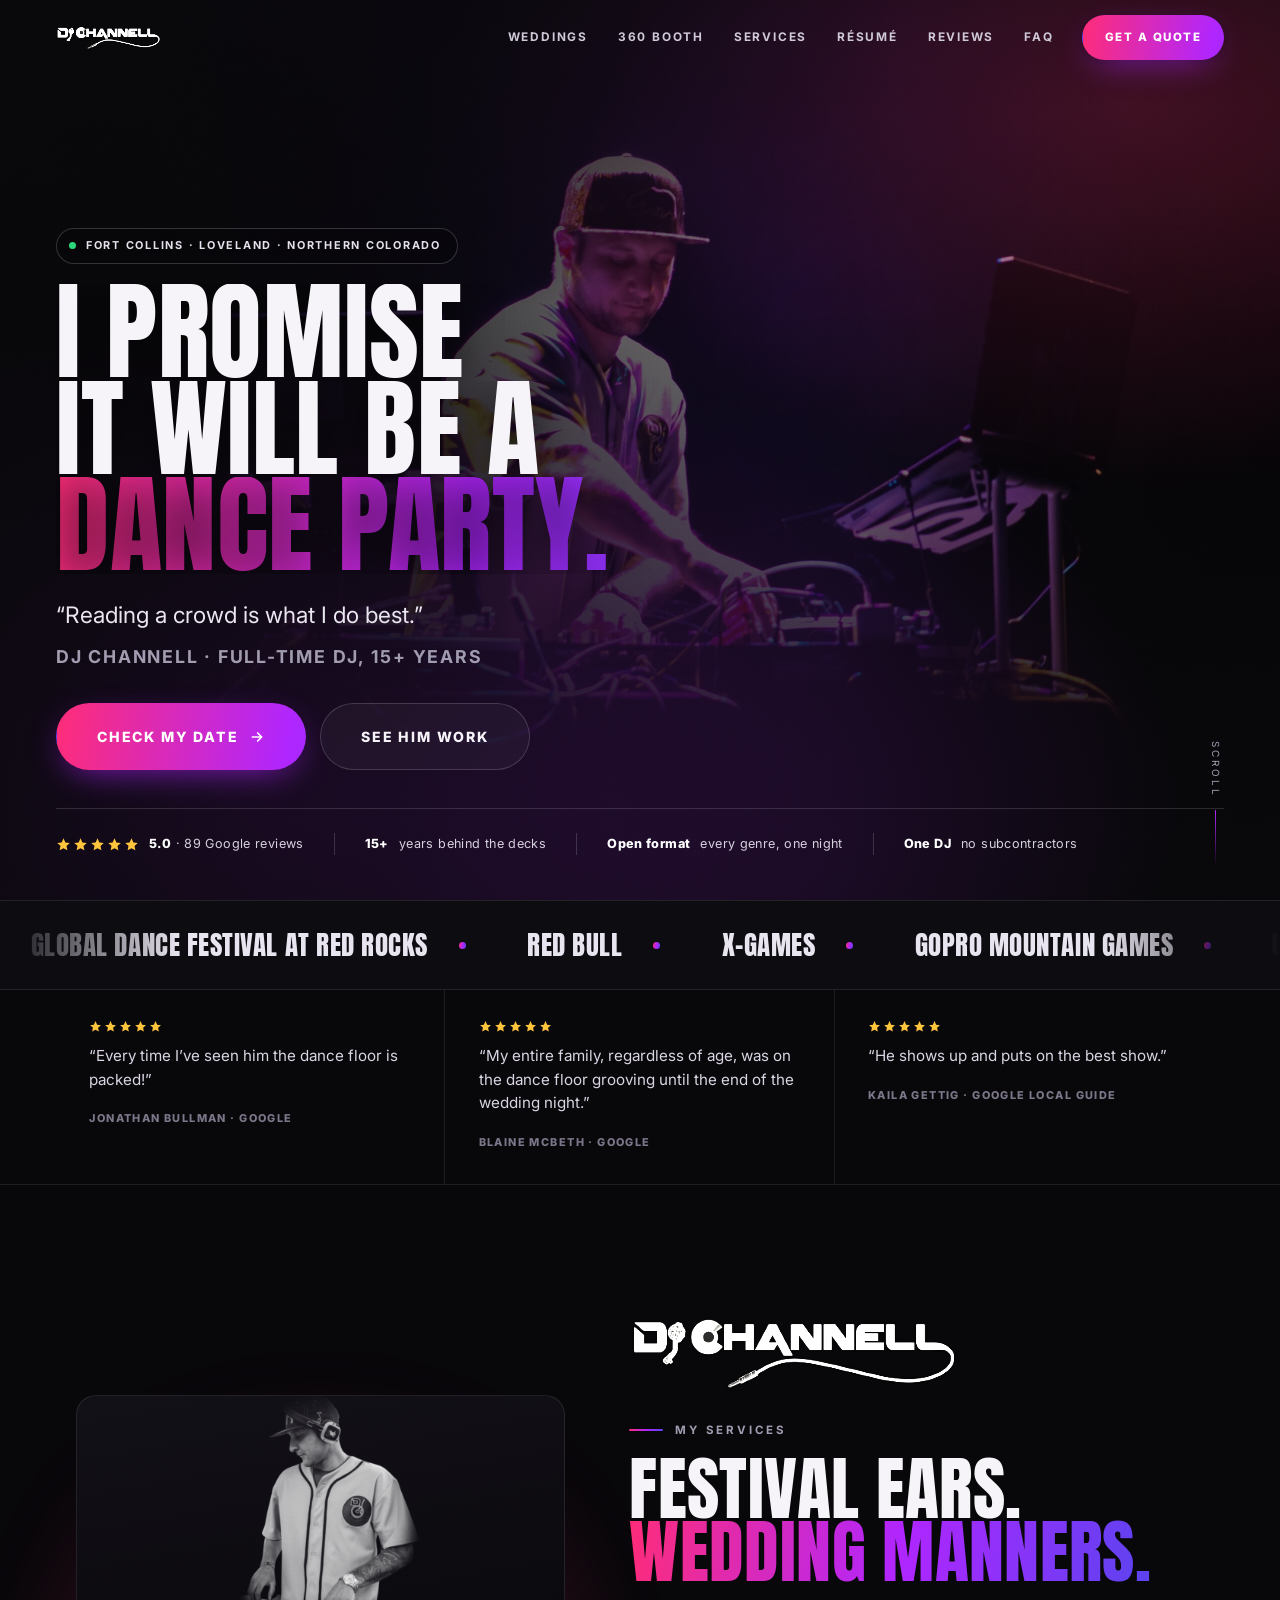
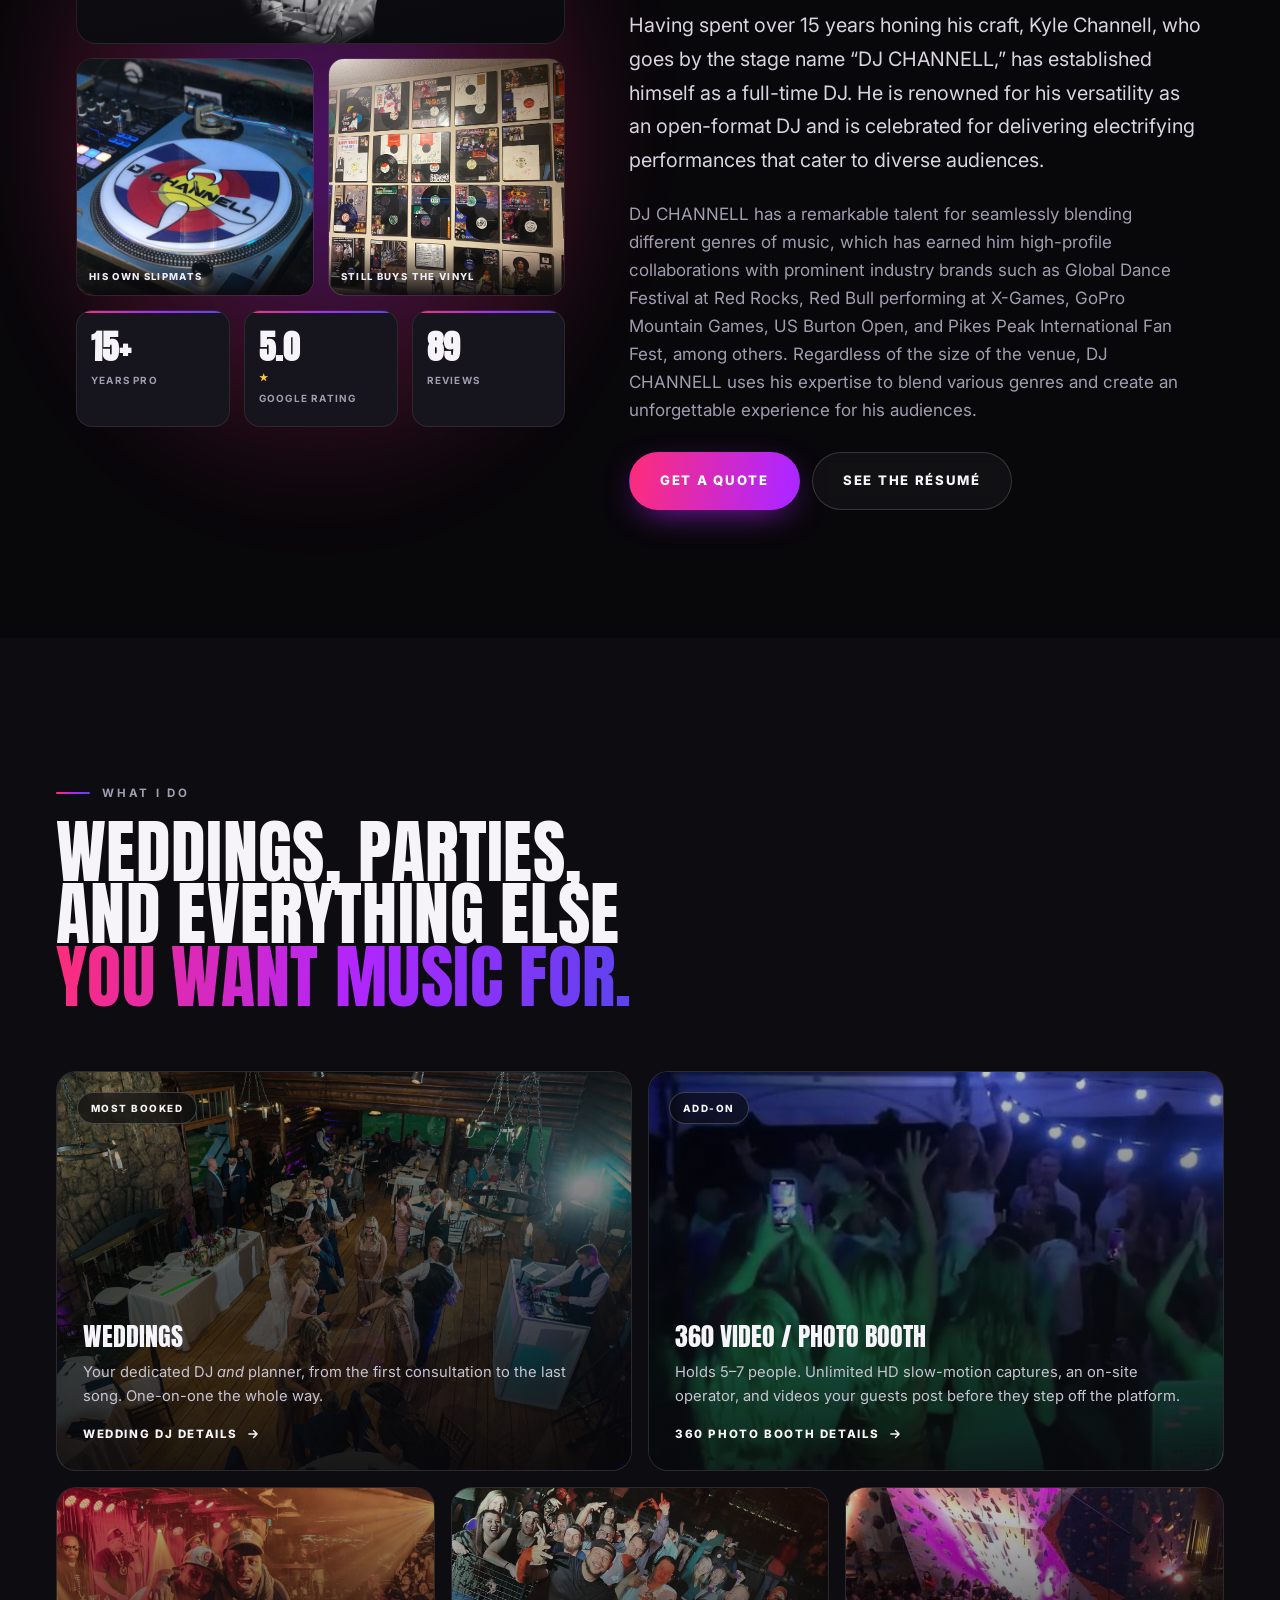
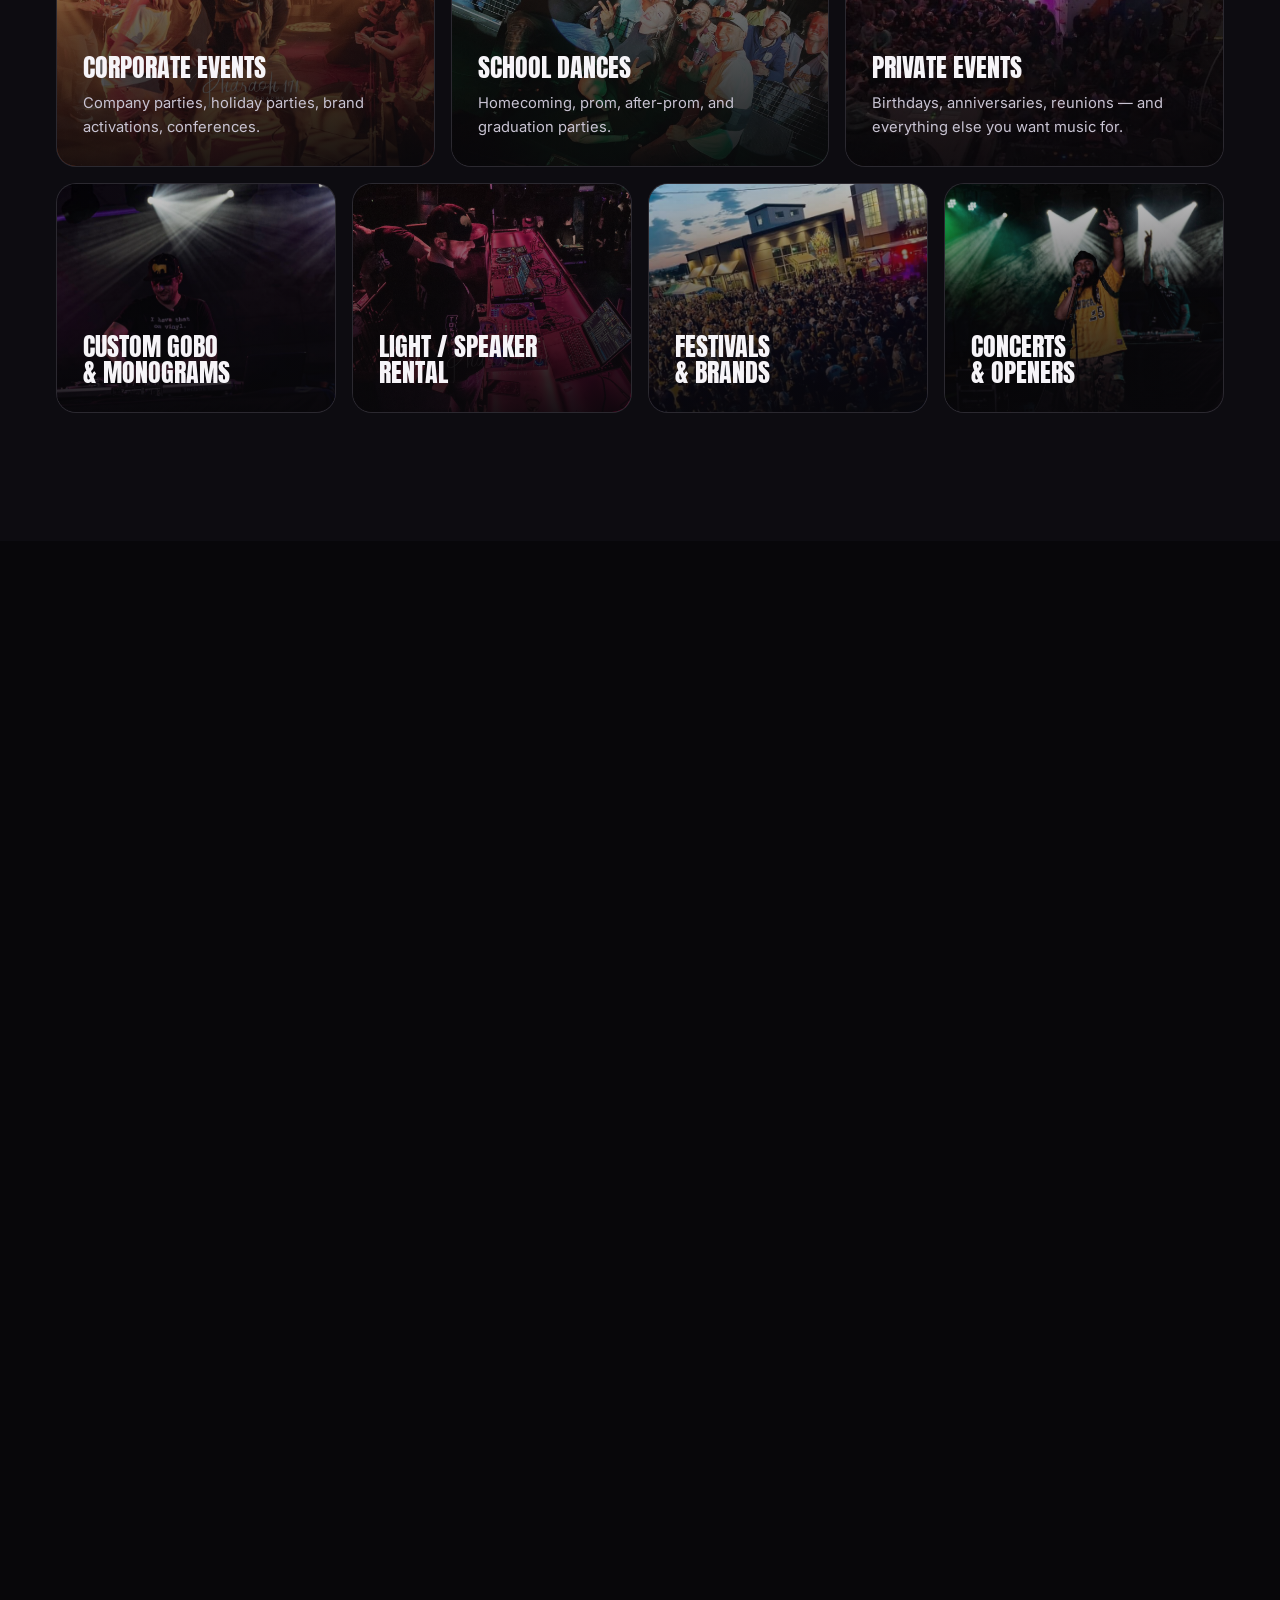
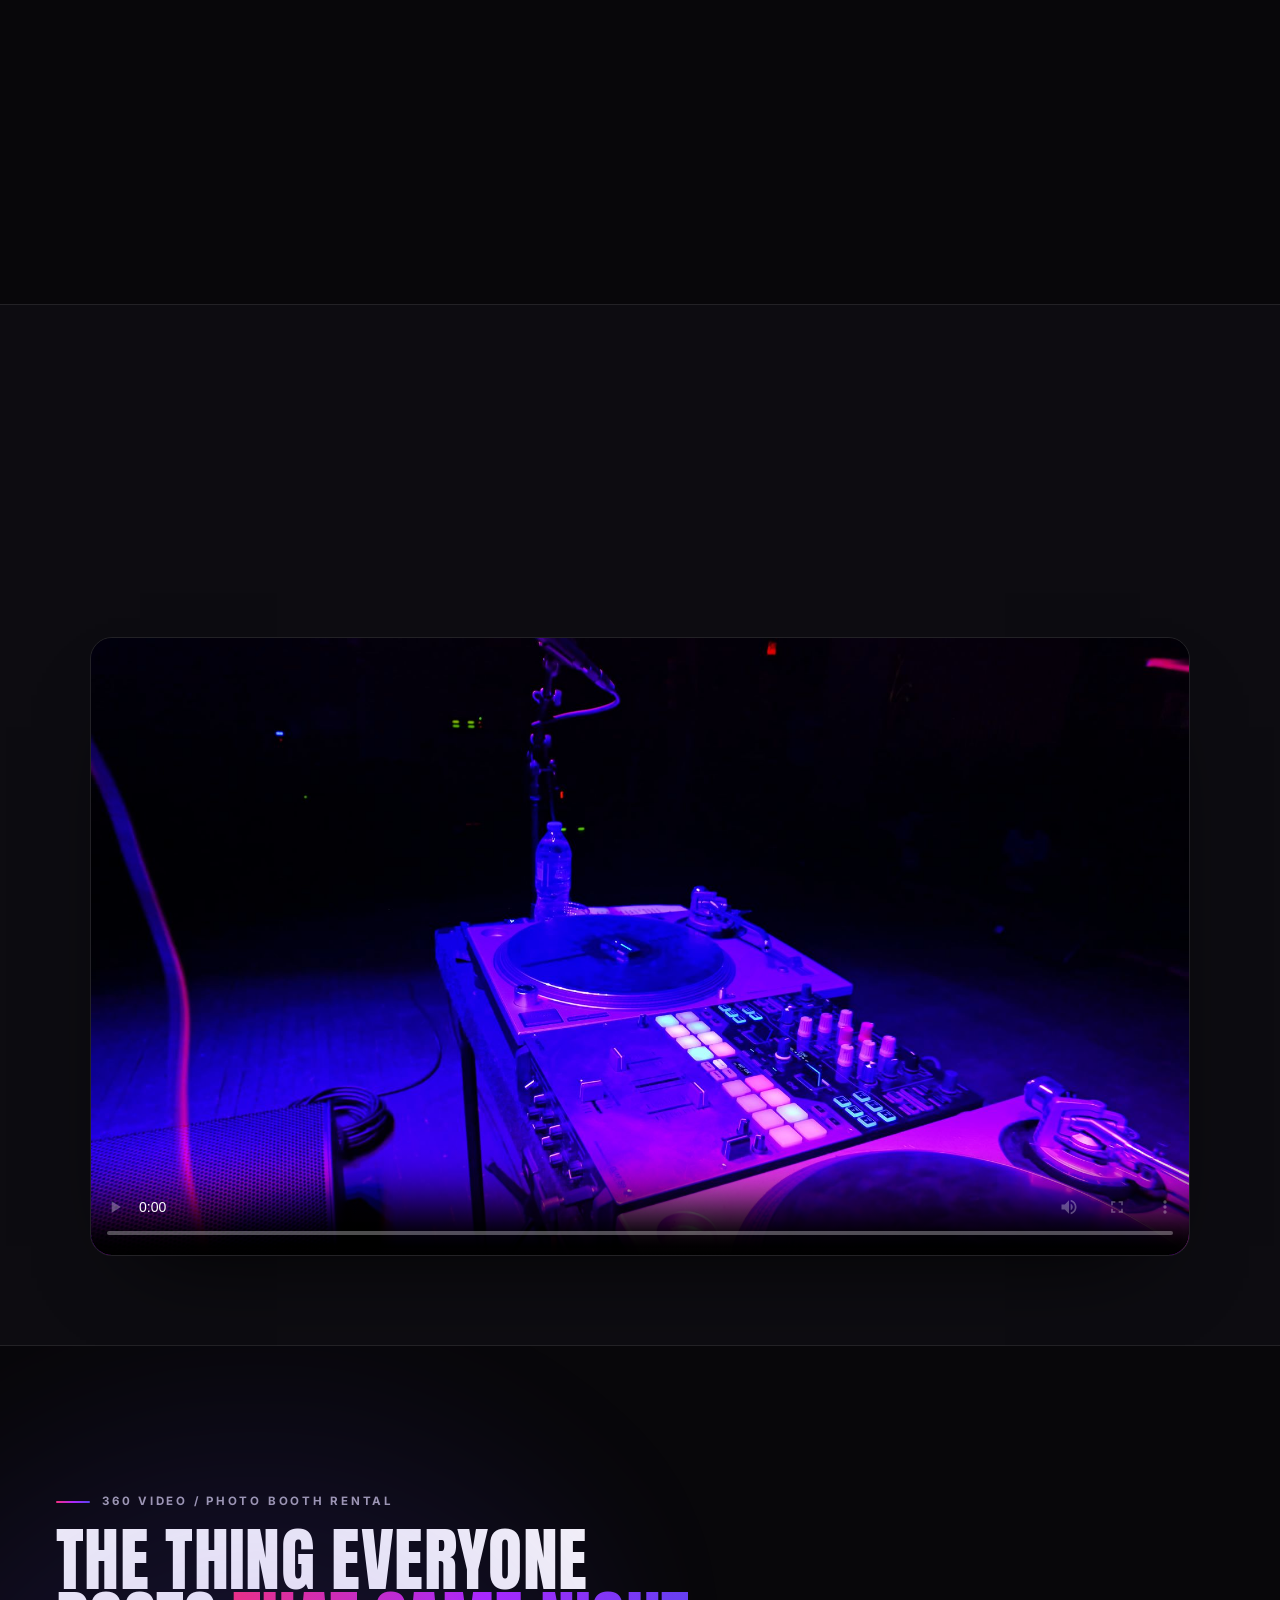
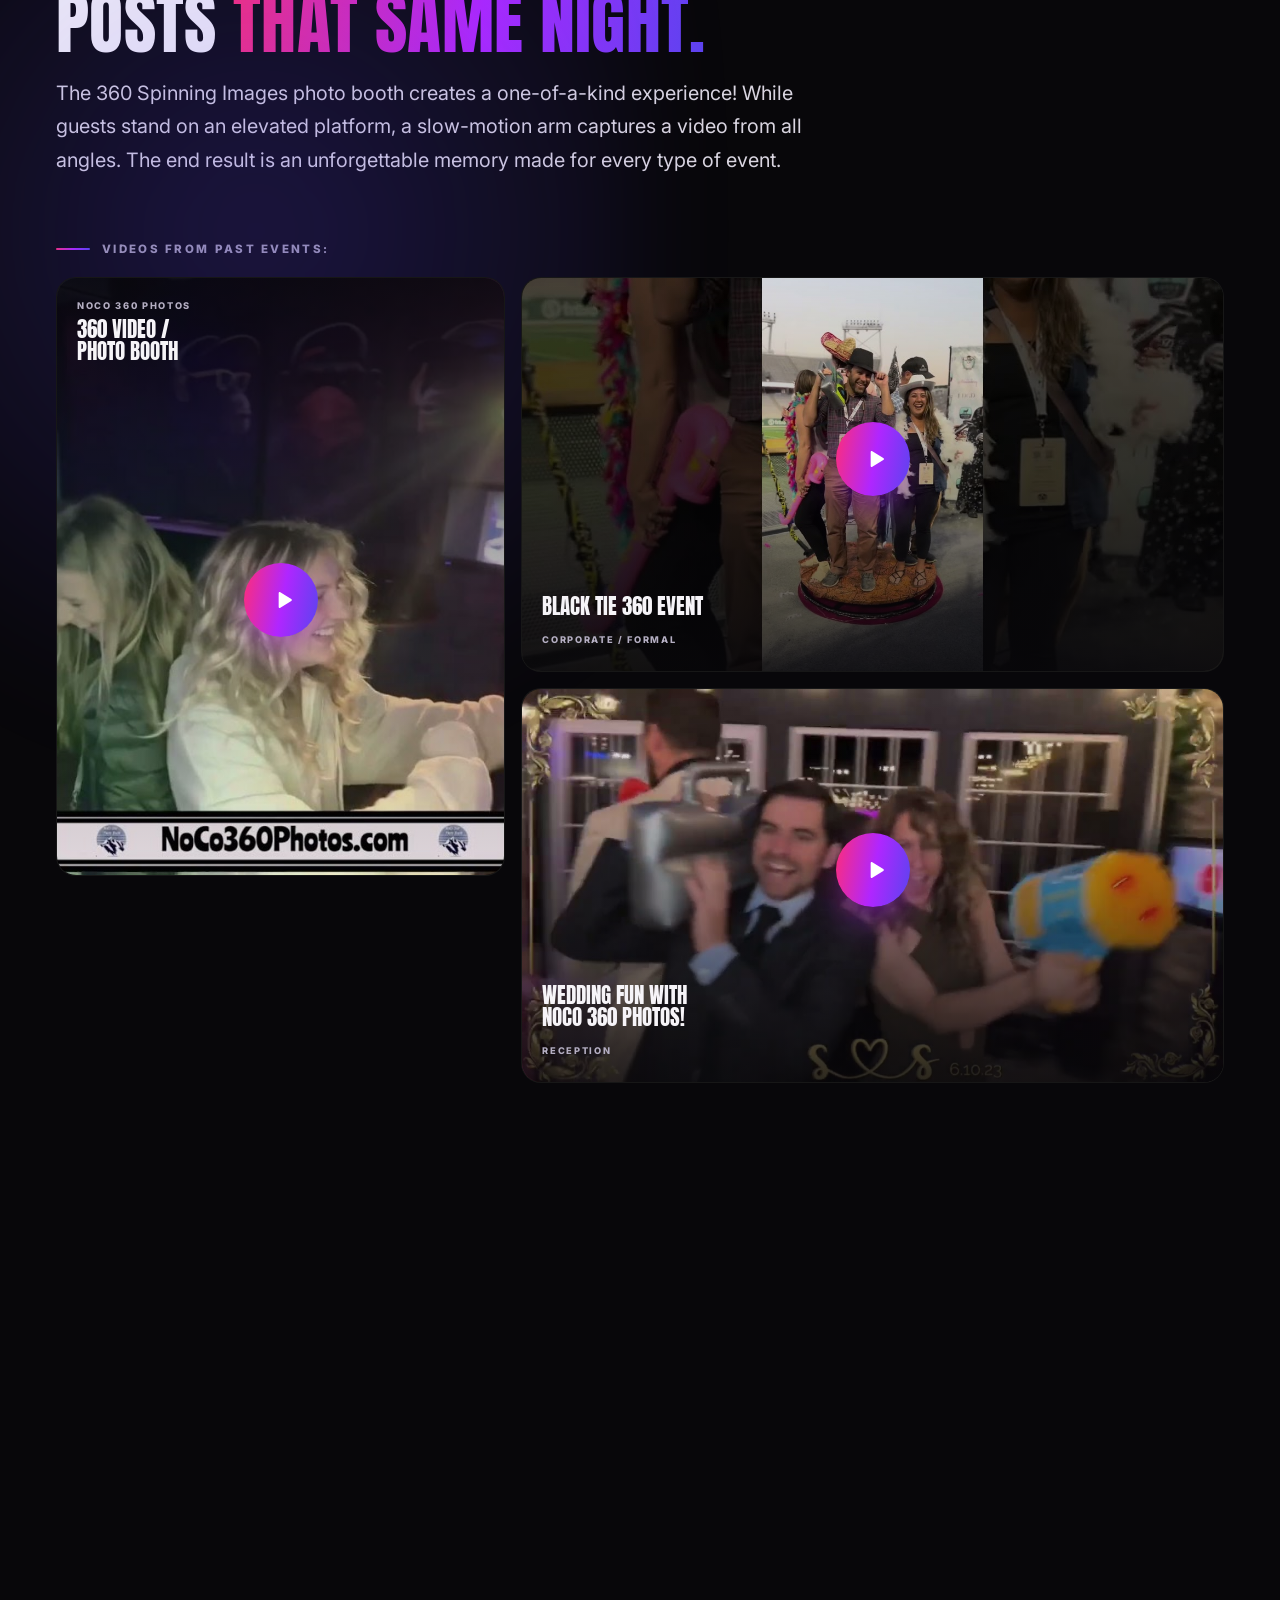
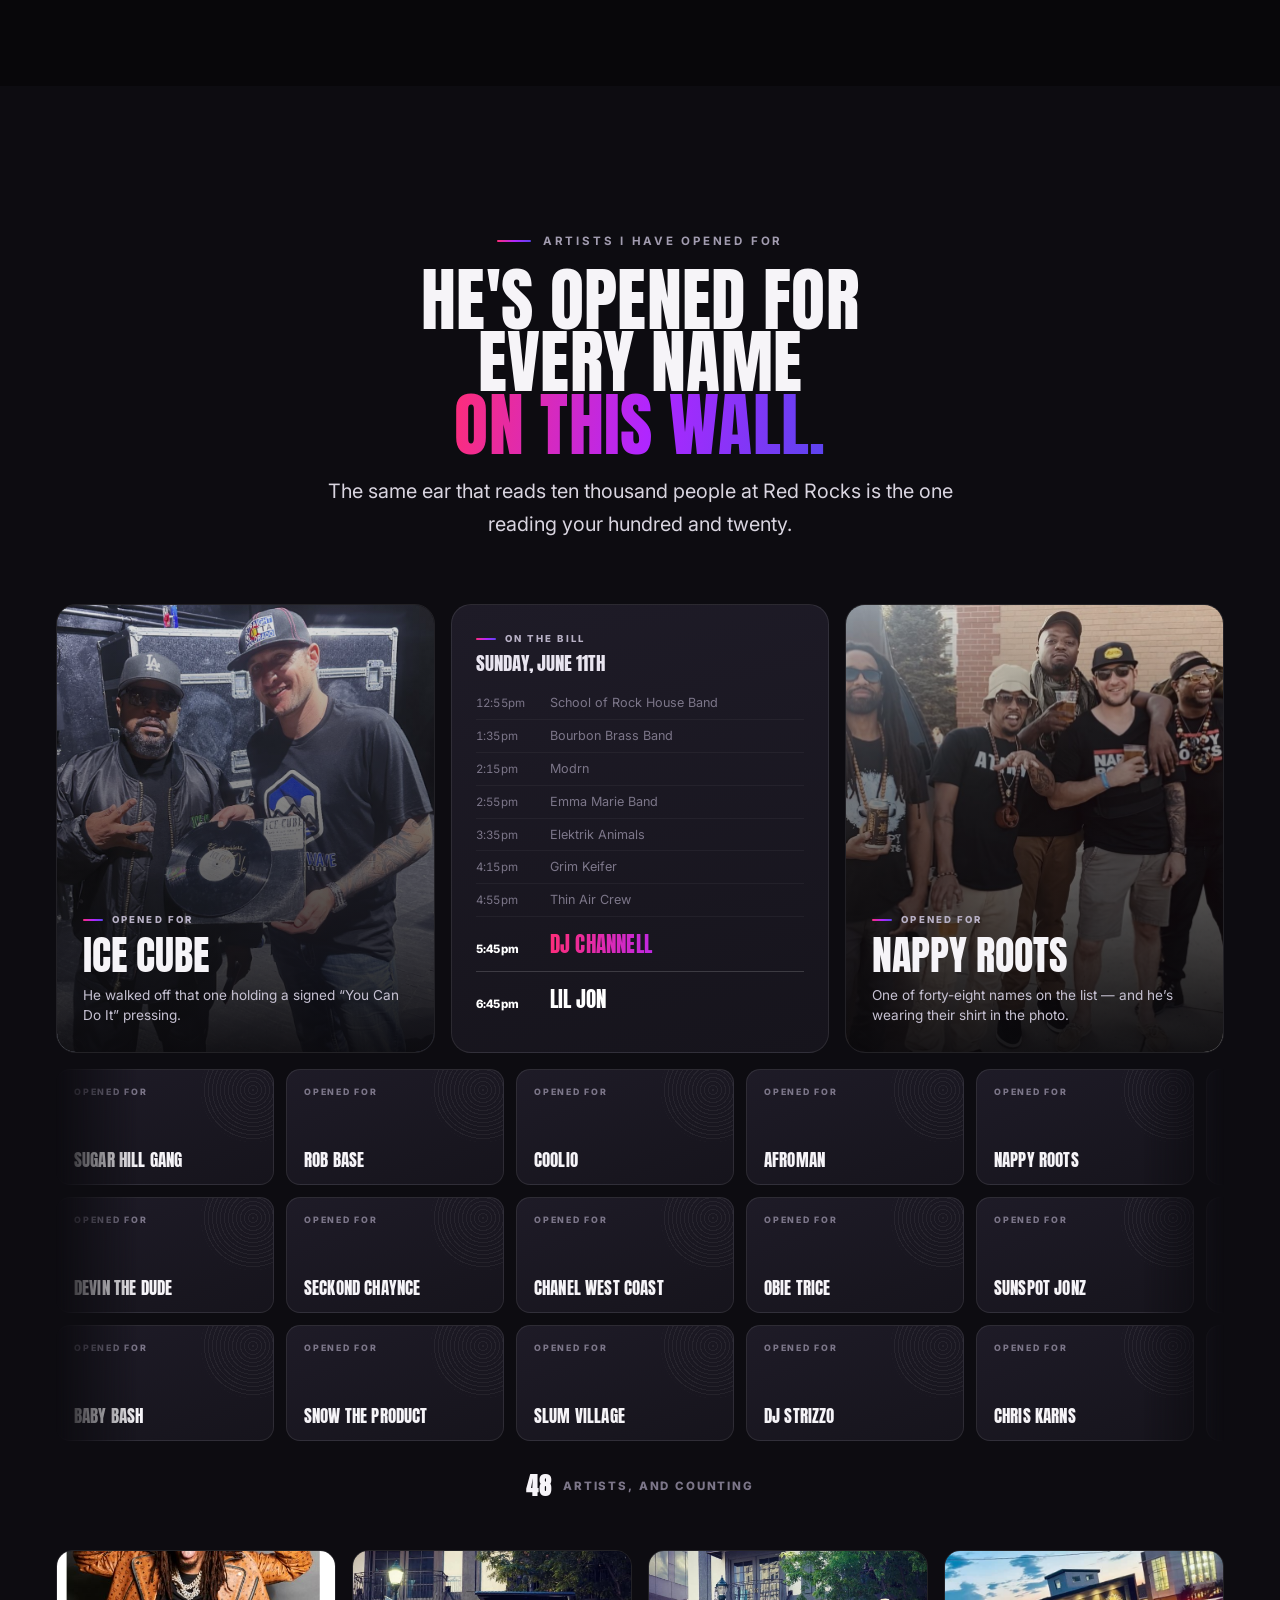
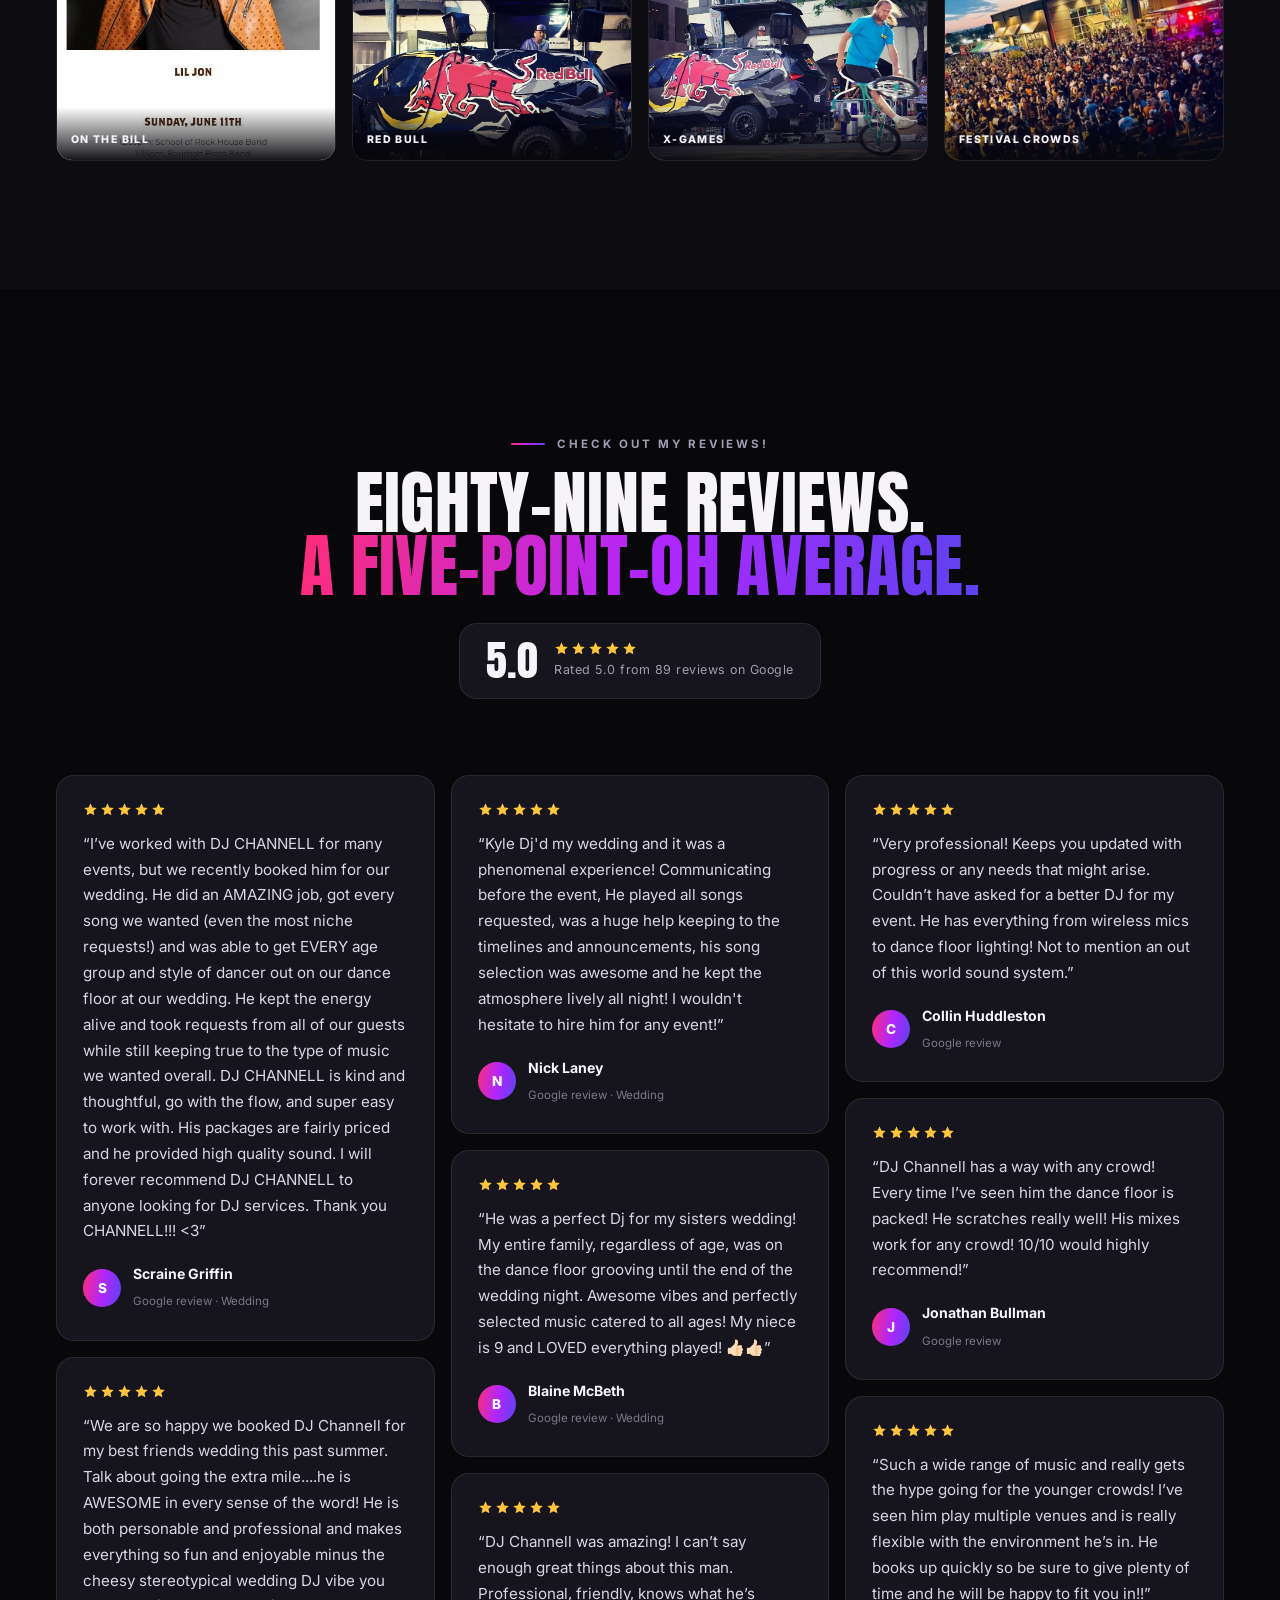
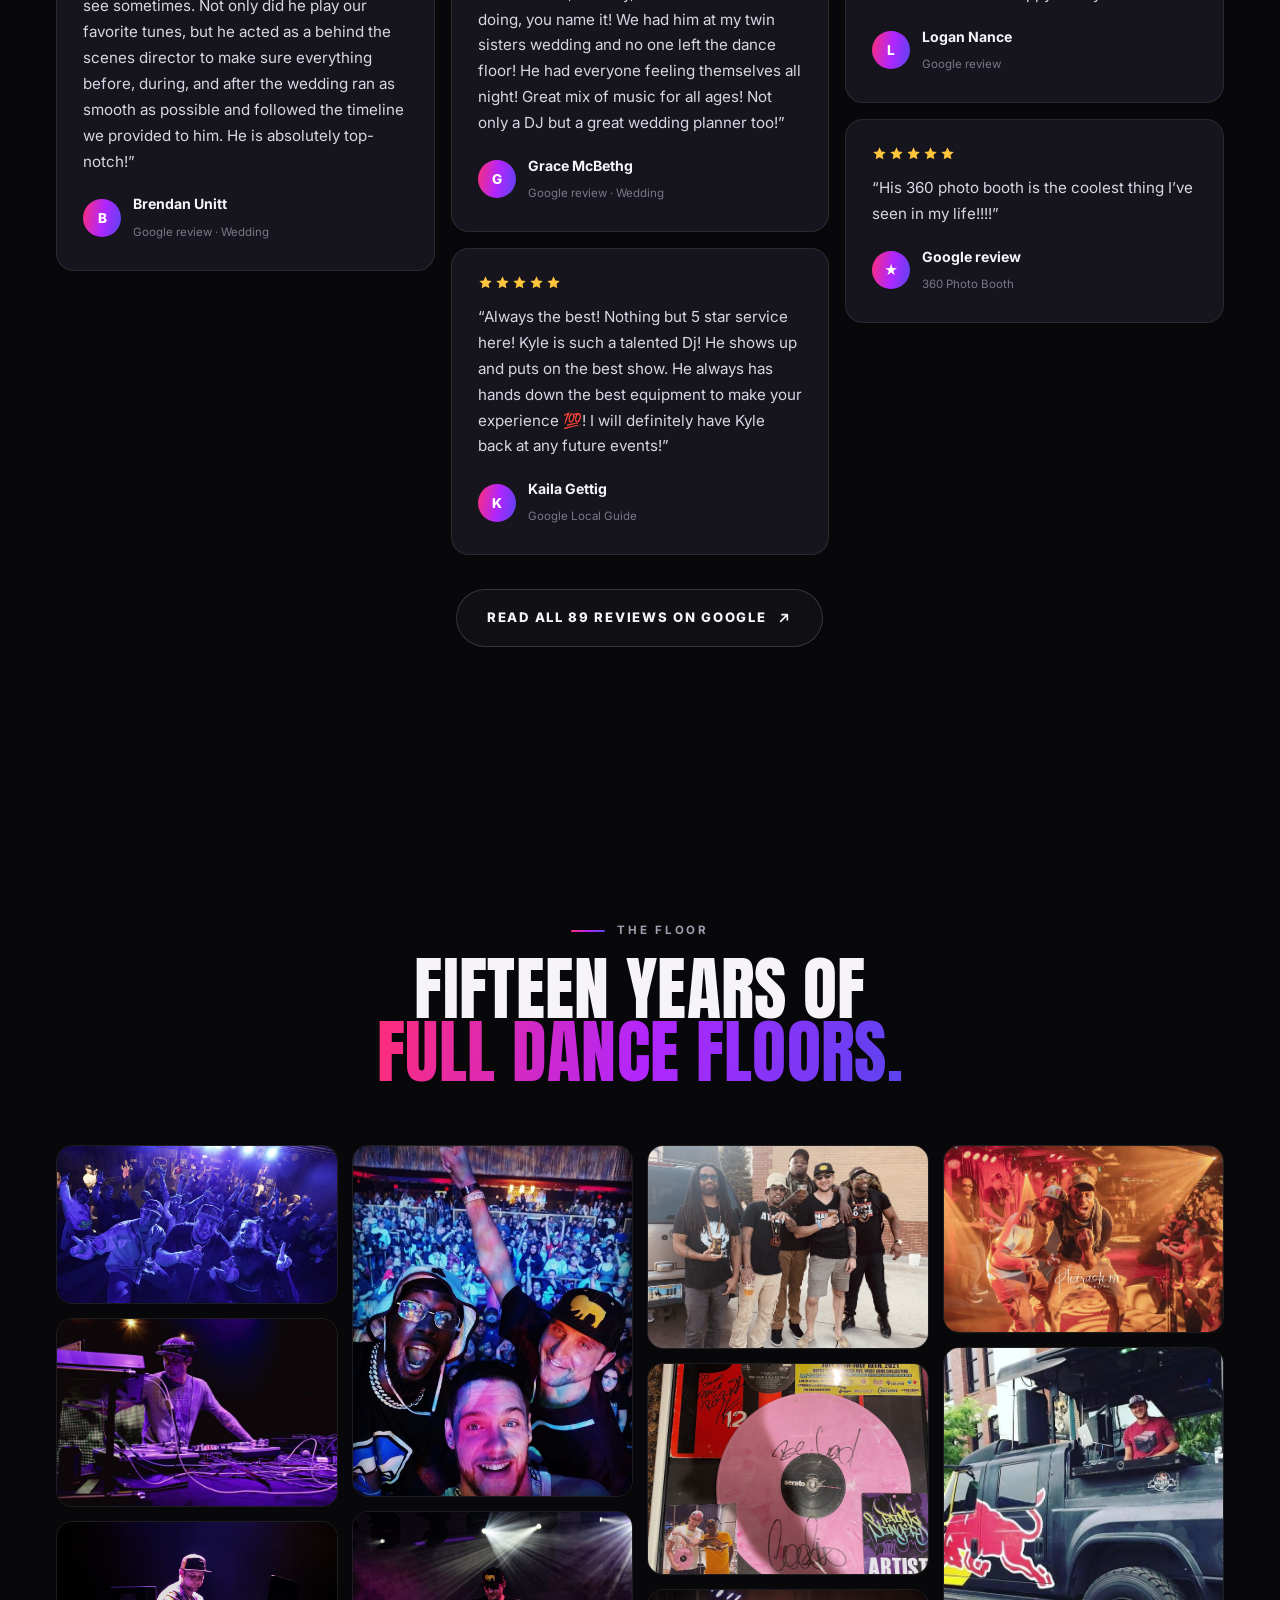
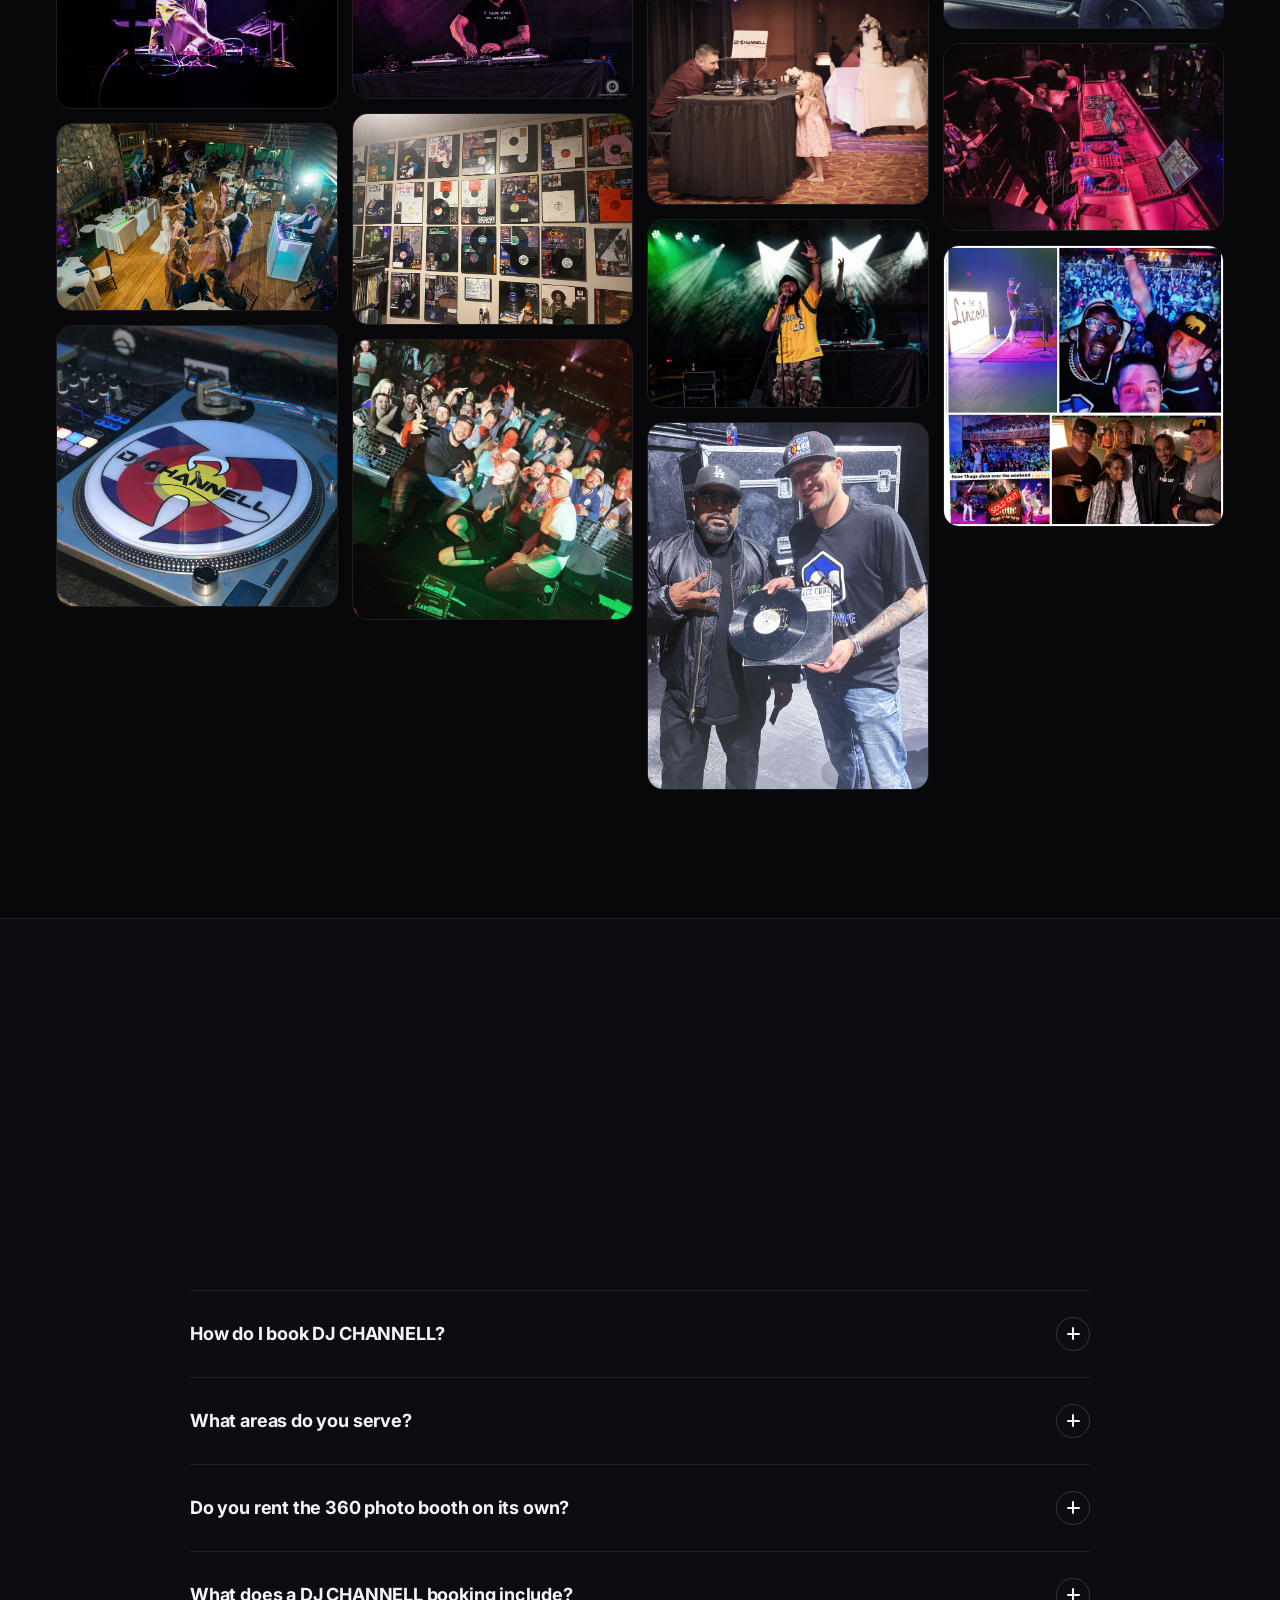
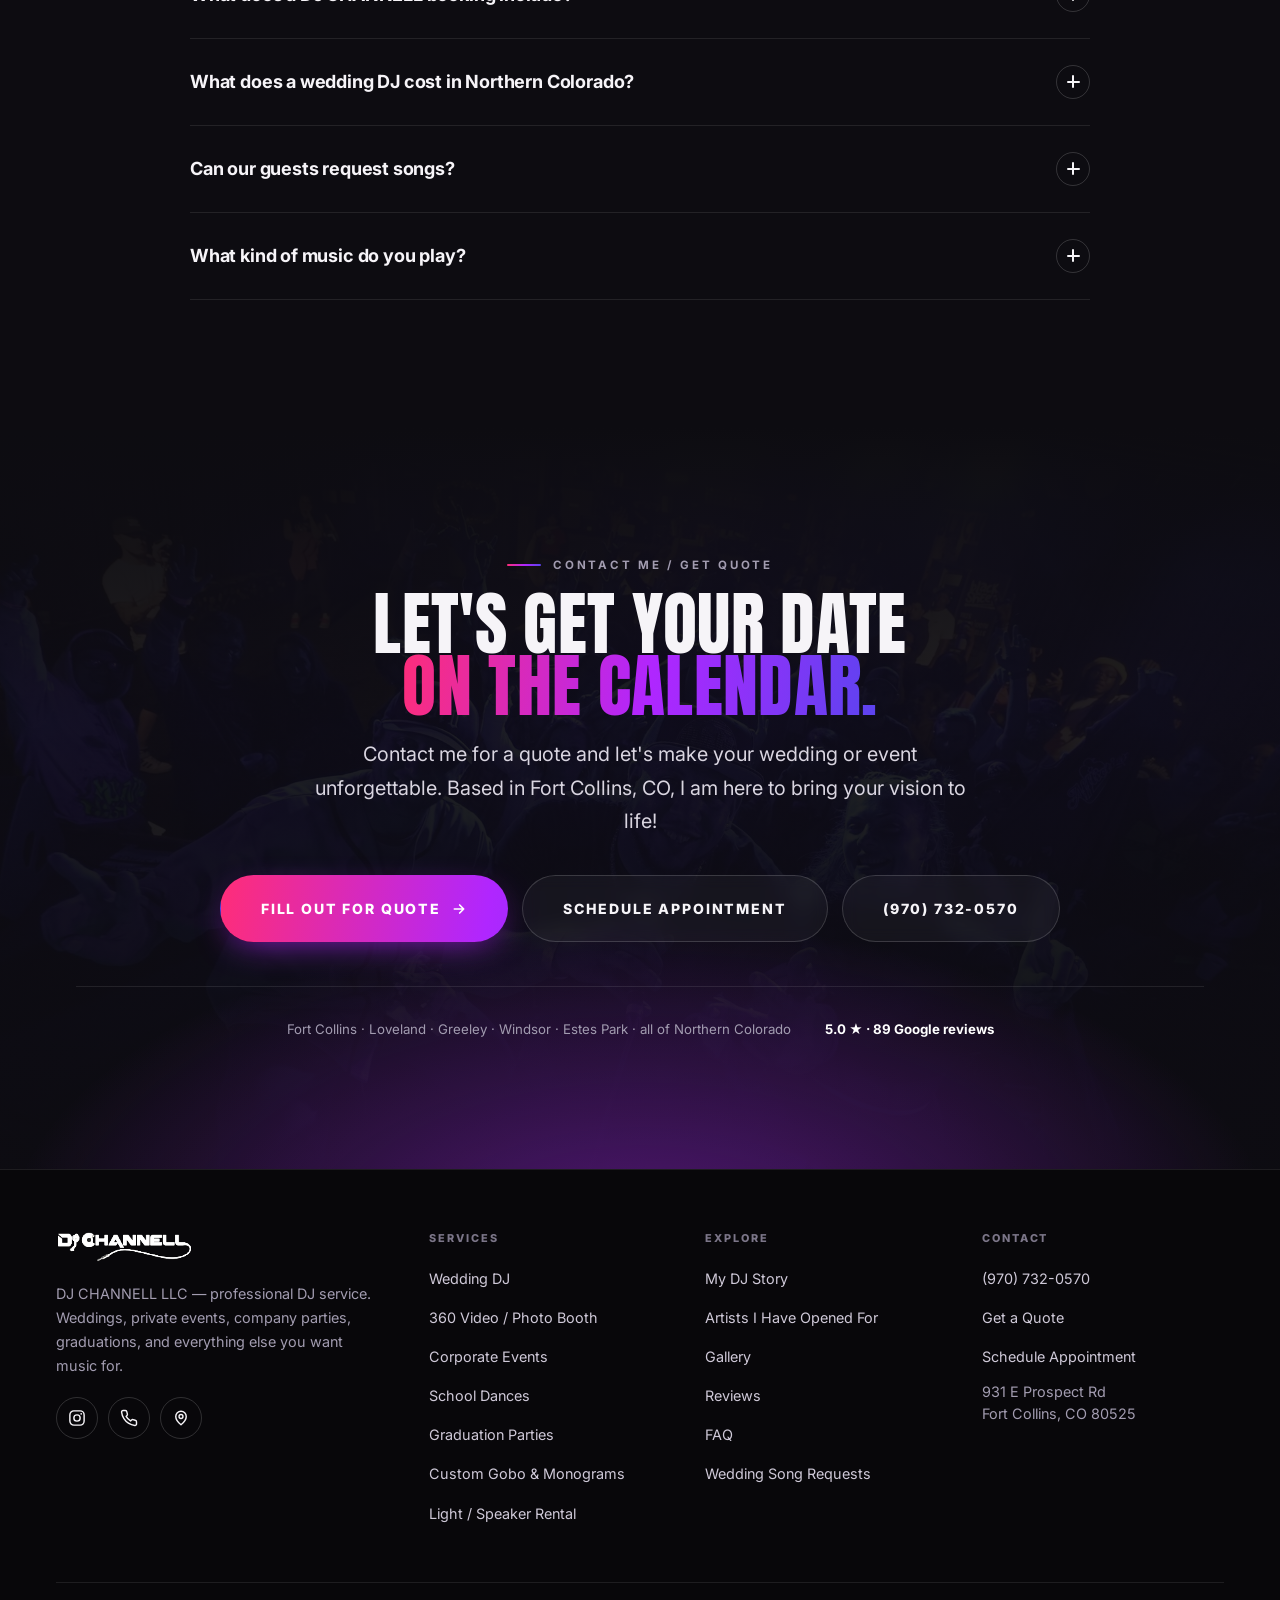
==== commit e40791a6: "Make the link preview actually render when you text the site og:image pointed at www.djchannell.com," ====
--- a/index.html
+++ b/index.html
@@ -14,14 +14,19 @@
 
 <meta property="og:type" content="website">
 <meta property="og:site_name" content="DJ CHANNELL">
-<meta property="og:url" content="https://www.djchannell.com/">
-<meta property="og:title" content="DJ CHANNELL | Professional DJ Service">
-<meta property="og:description" content="DJ CHANNELL #1 DJ Service - Weddings, Private Events, Company Parties, Graduations, and everything else you want music for! 360 Photo Booth Rentals.">
-<meta property="og:image" content="https://www.djchannell.com/assets/img/og-cover.jpg">
+<meta property="og:url" content="https://dj-channel.vercel.app/">
+<meta property="og:title" content="DJ CHANNELL | Wedding &amp; Event DJ in Fort Collins, CO">
+<meta property="og:description" content="Full-time wedding and event DJ in Fort Collins, Loveland and Northern Colorado. Open format, 15+ years, 5.0 from 89 Google reviews.">
+<meta property="og:image" content="https://dj-channel.vercel.app/assets/img/og-cover.jpg">
 <meta property="og:image:width" content="1200">
 <meta property="og:image:height" content="630">
 <meta property="og:image:alt" content="DJ CHANNELL mixing behind the decks under purple stage light">
+<meta property="og:image:type" content="image/jpeg">
+<meta property="og:locale" content="en_US">
 <meta name="twitter:card" content="summary_large_image">
+<meta name="twitter:image" content="https://dj-channel.vercel.app/assets/img/og-cover.jpg">
+<meta name="twitter:title" content="DJ CHANNELL | Wedding &amp; Event DJ in Fort Collins, CO">
+<meta name="twitter:description" content="Full-time wedding and event DJ in Fort Collins, Loveland and Northern Colorado. Open format, 15+ years, 5.0 from 89 Google reviews.">
 <meta name="theme-color" content="#08070A">
 
 <link rel="preconnect" href="https://fonts.googleapis.com">
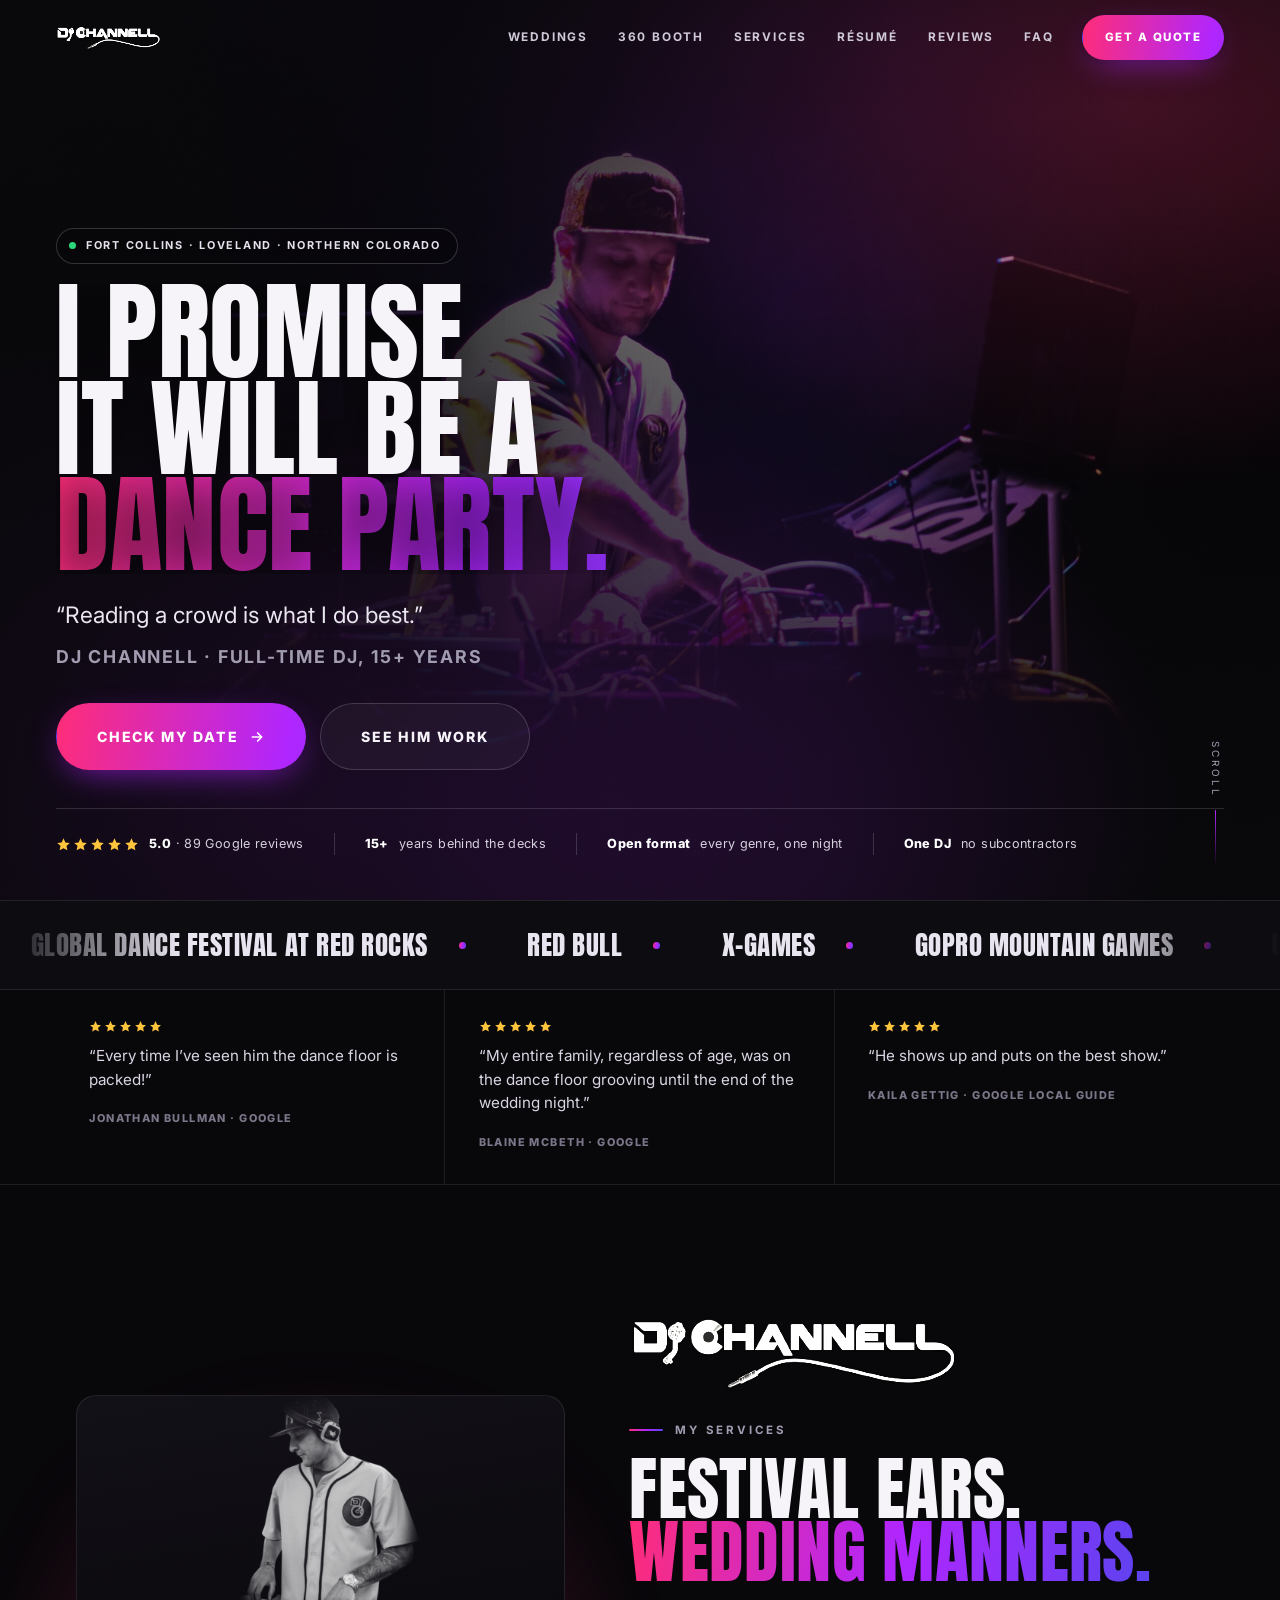
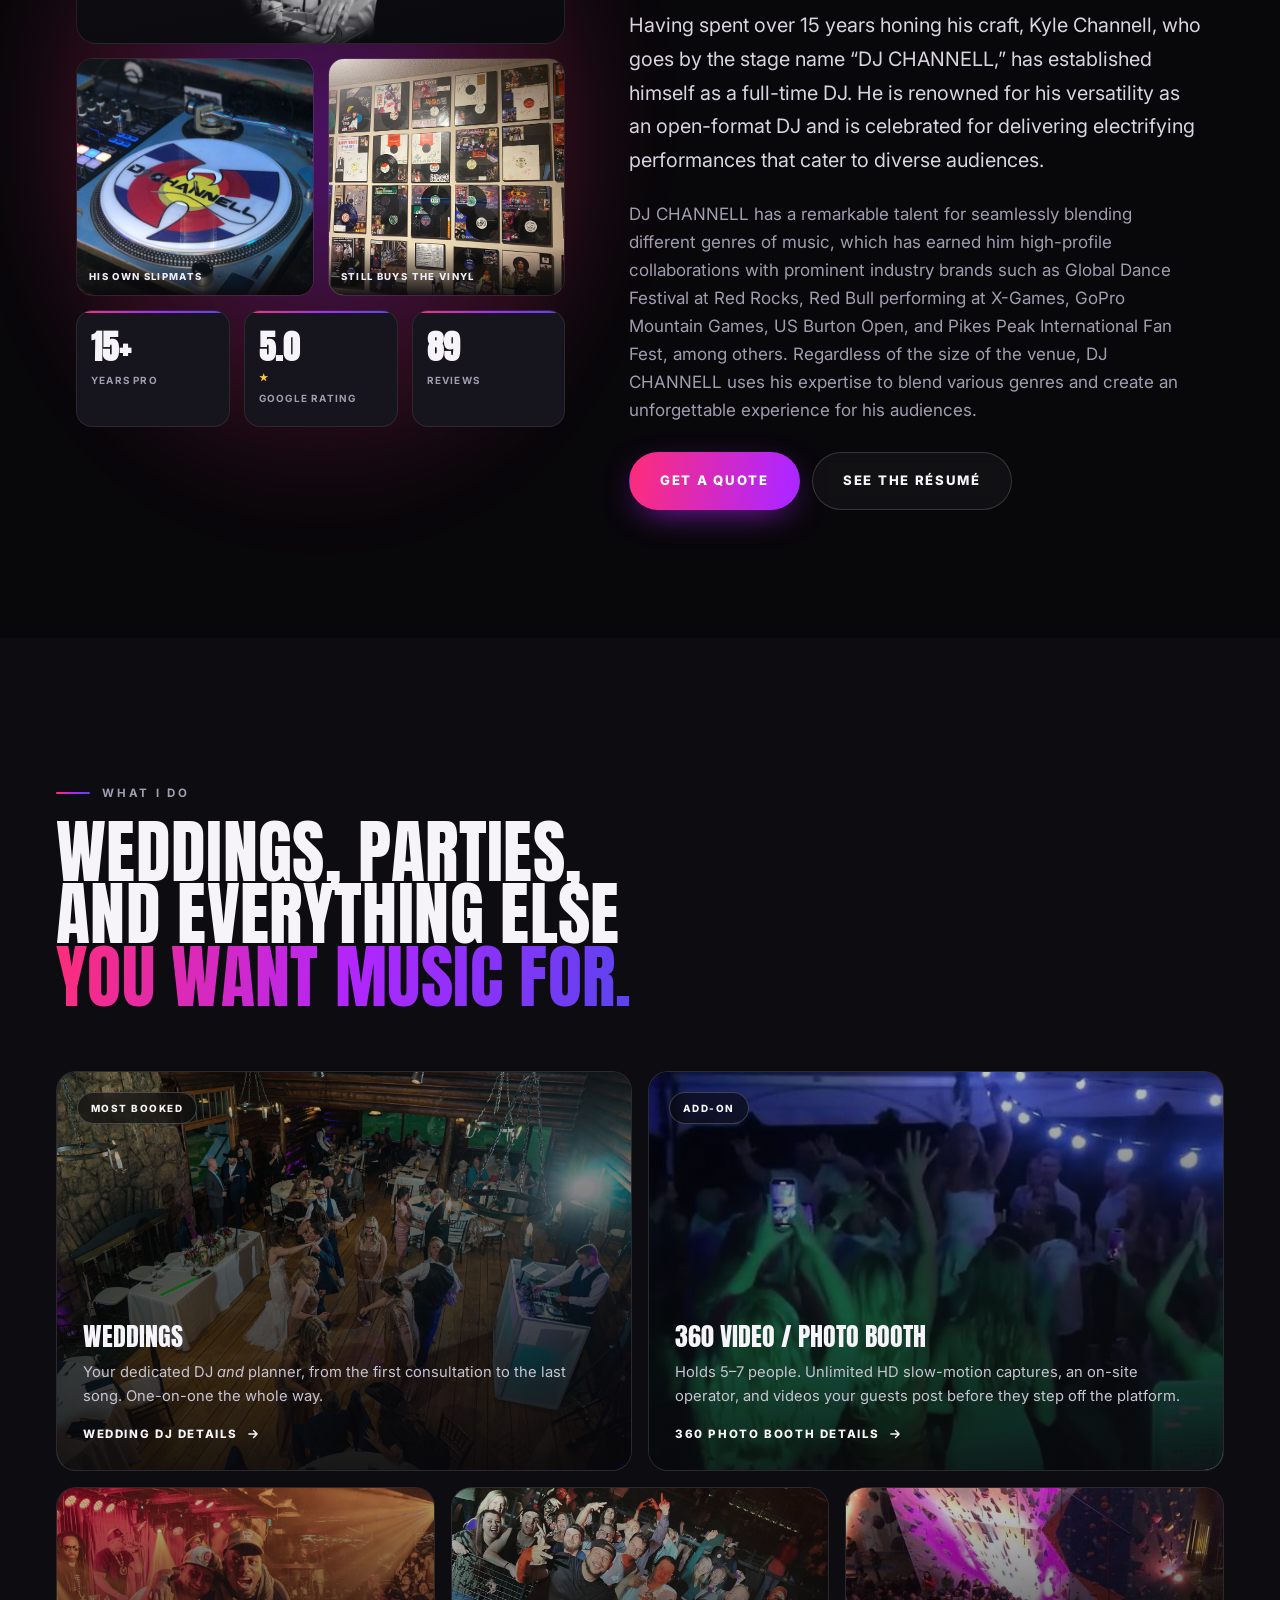
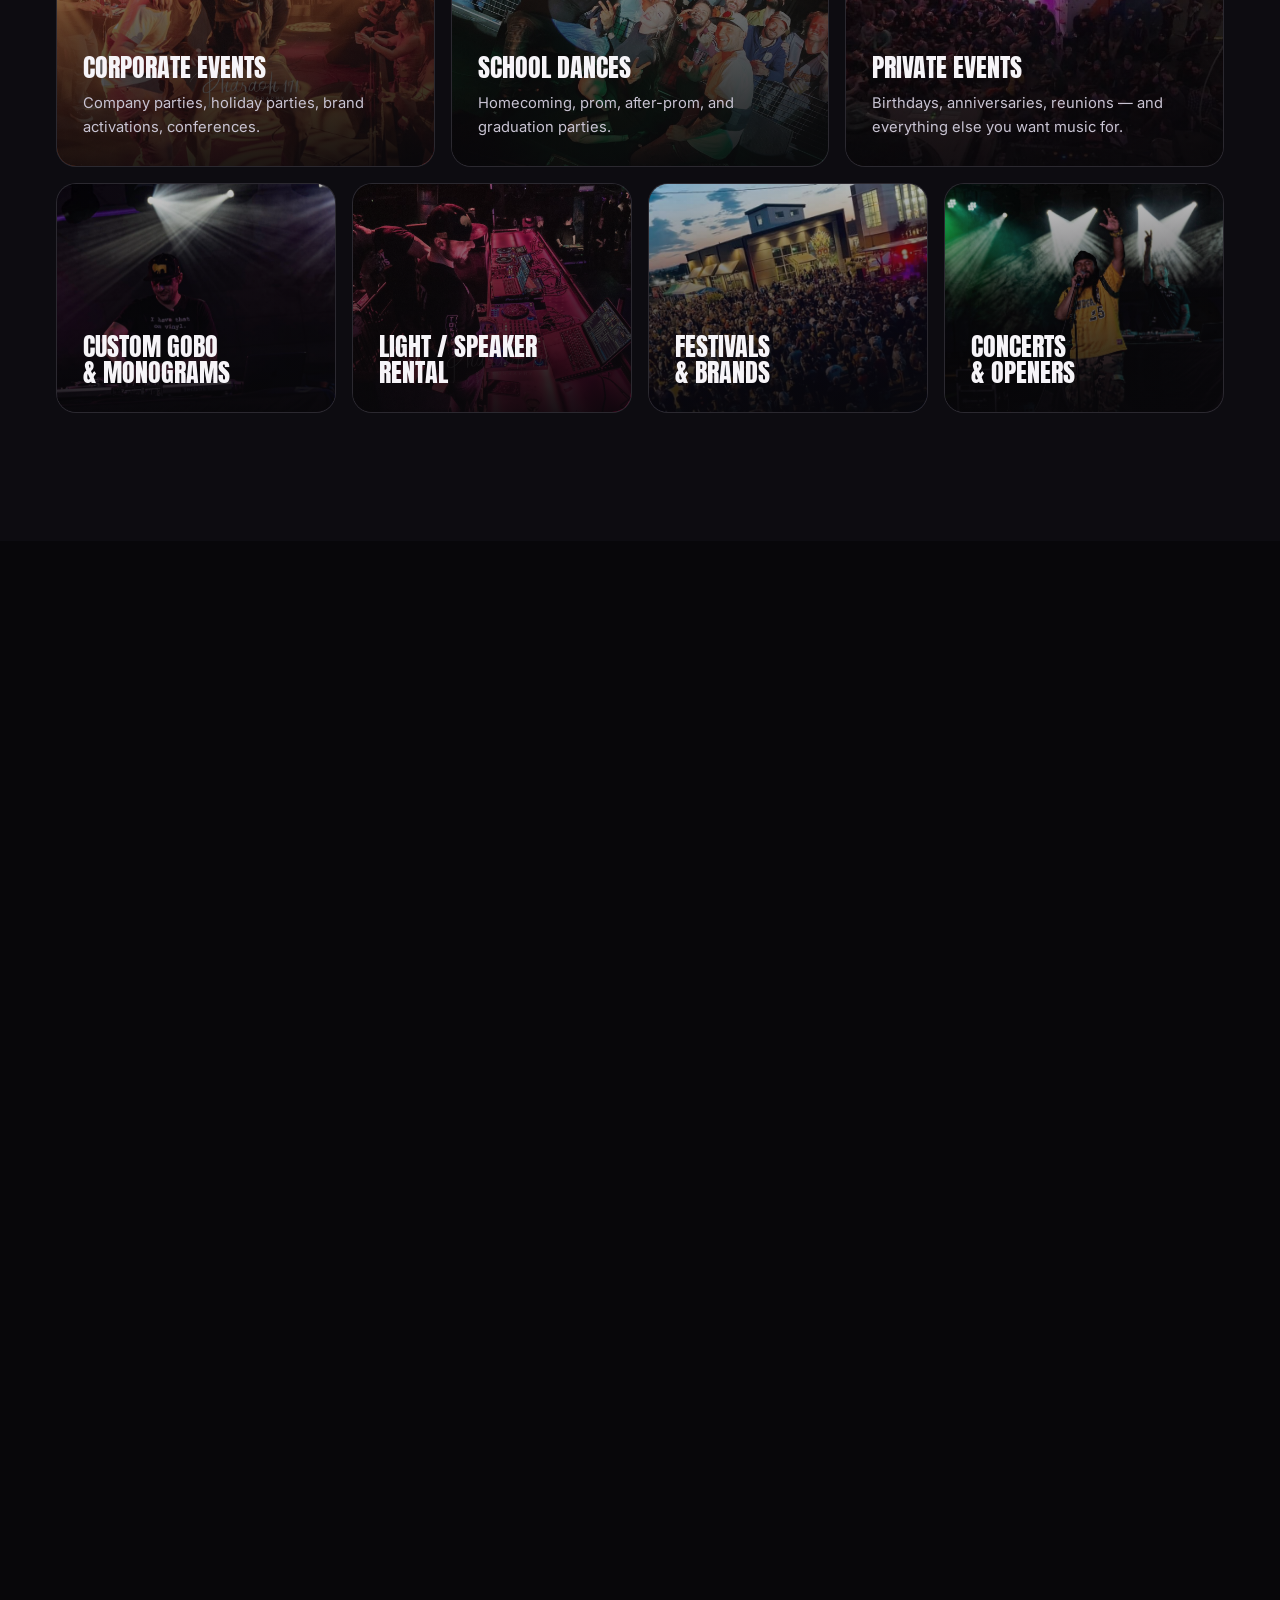
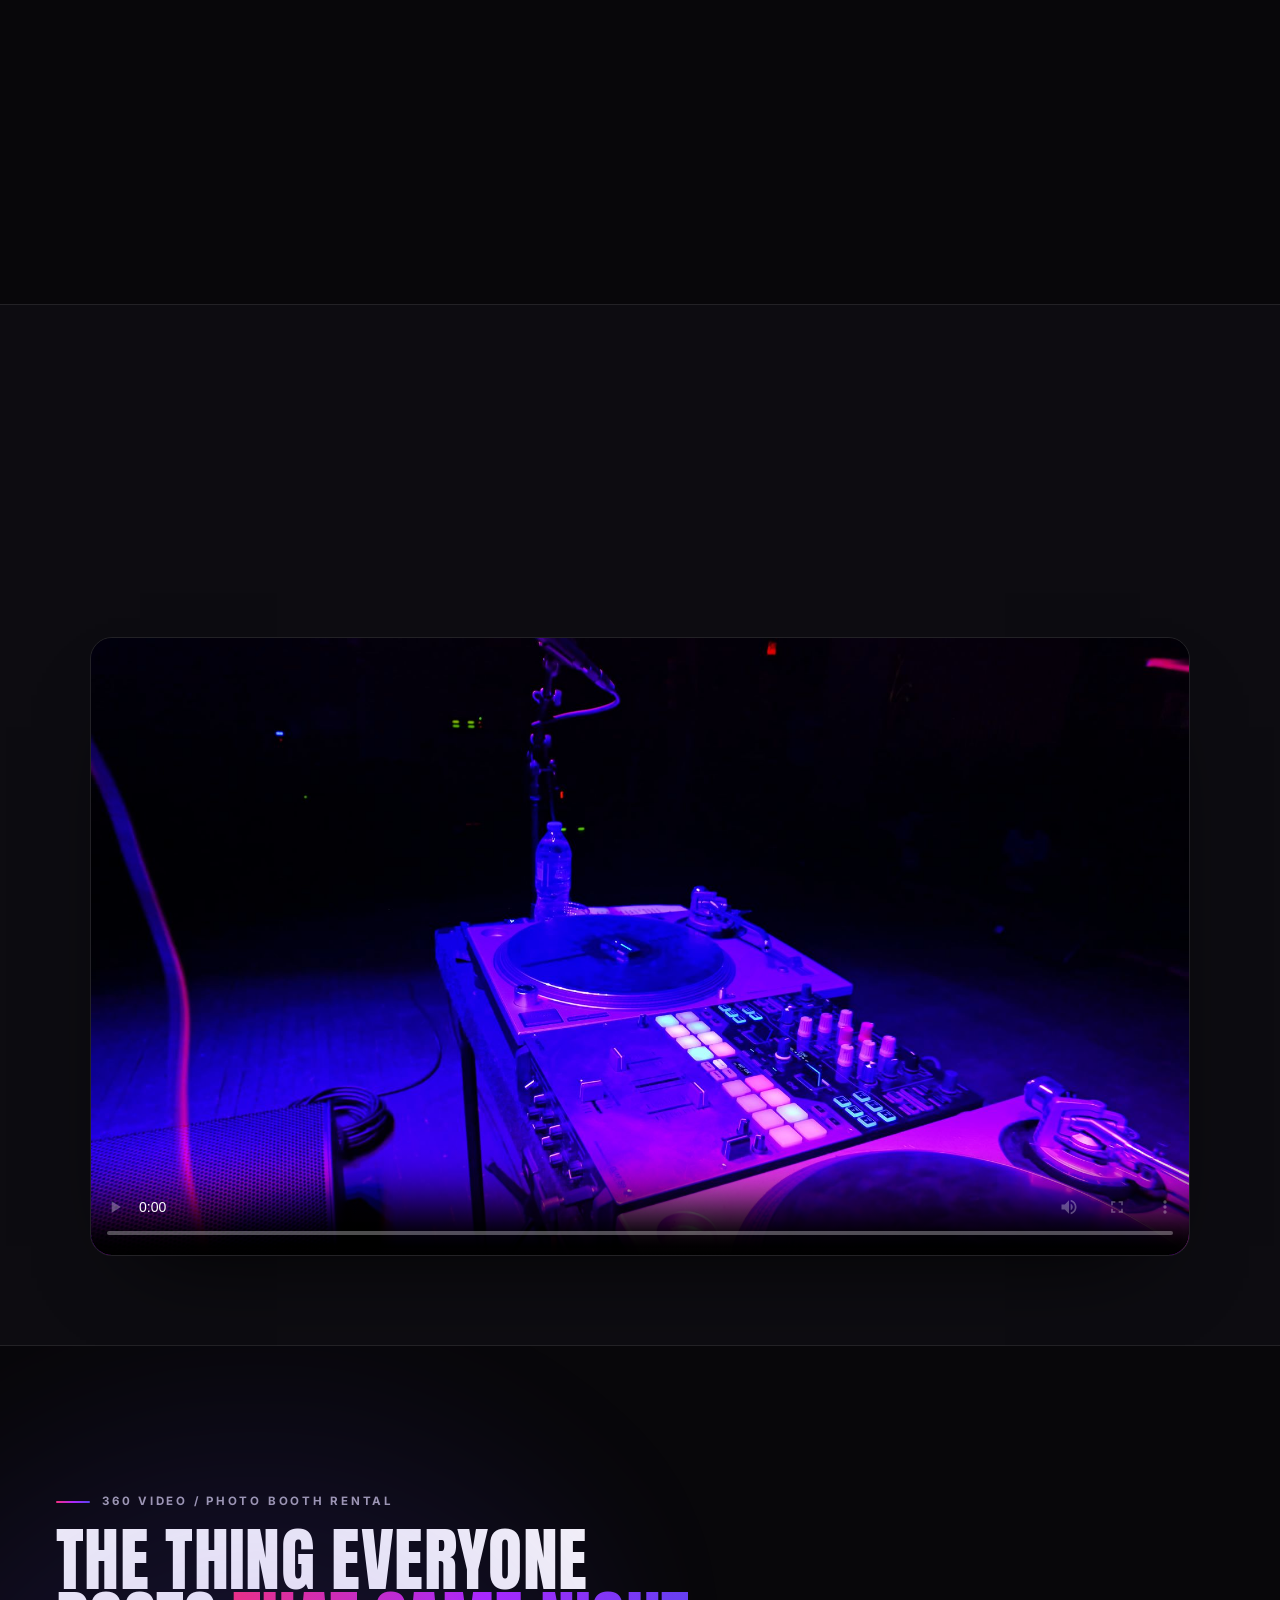
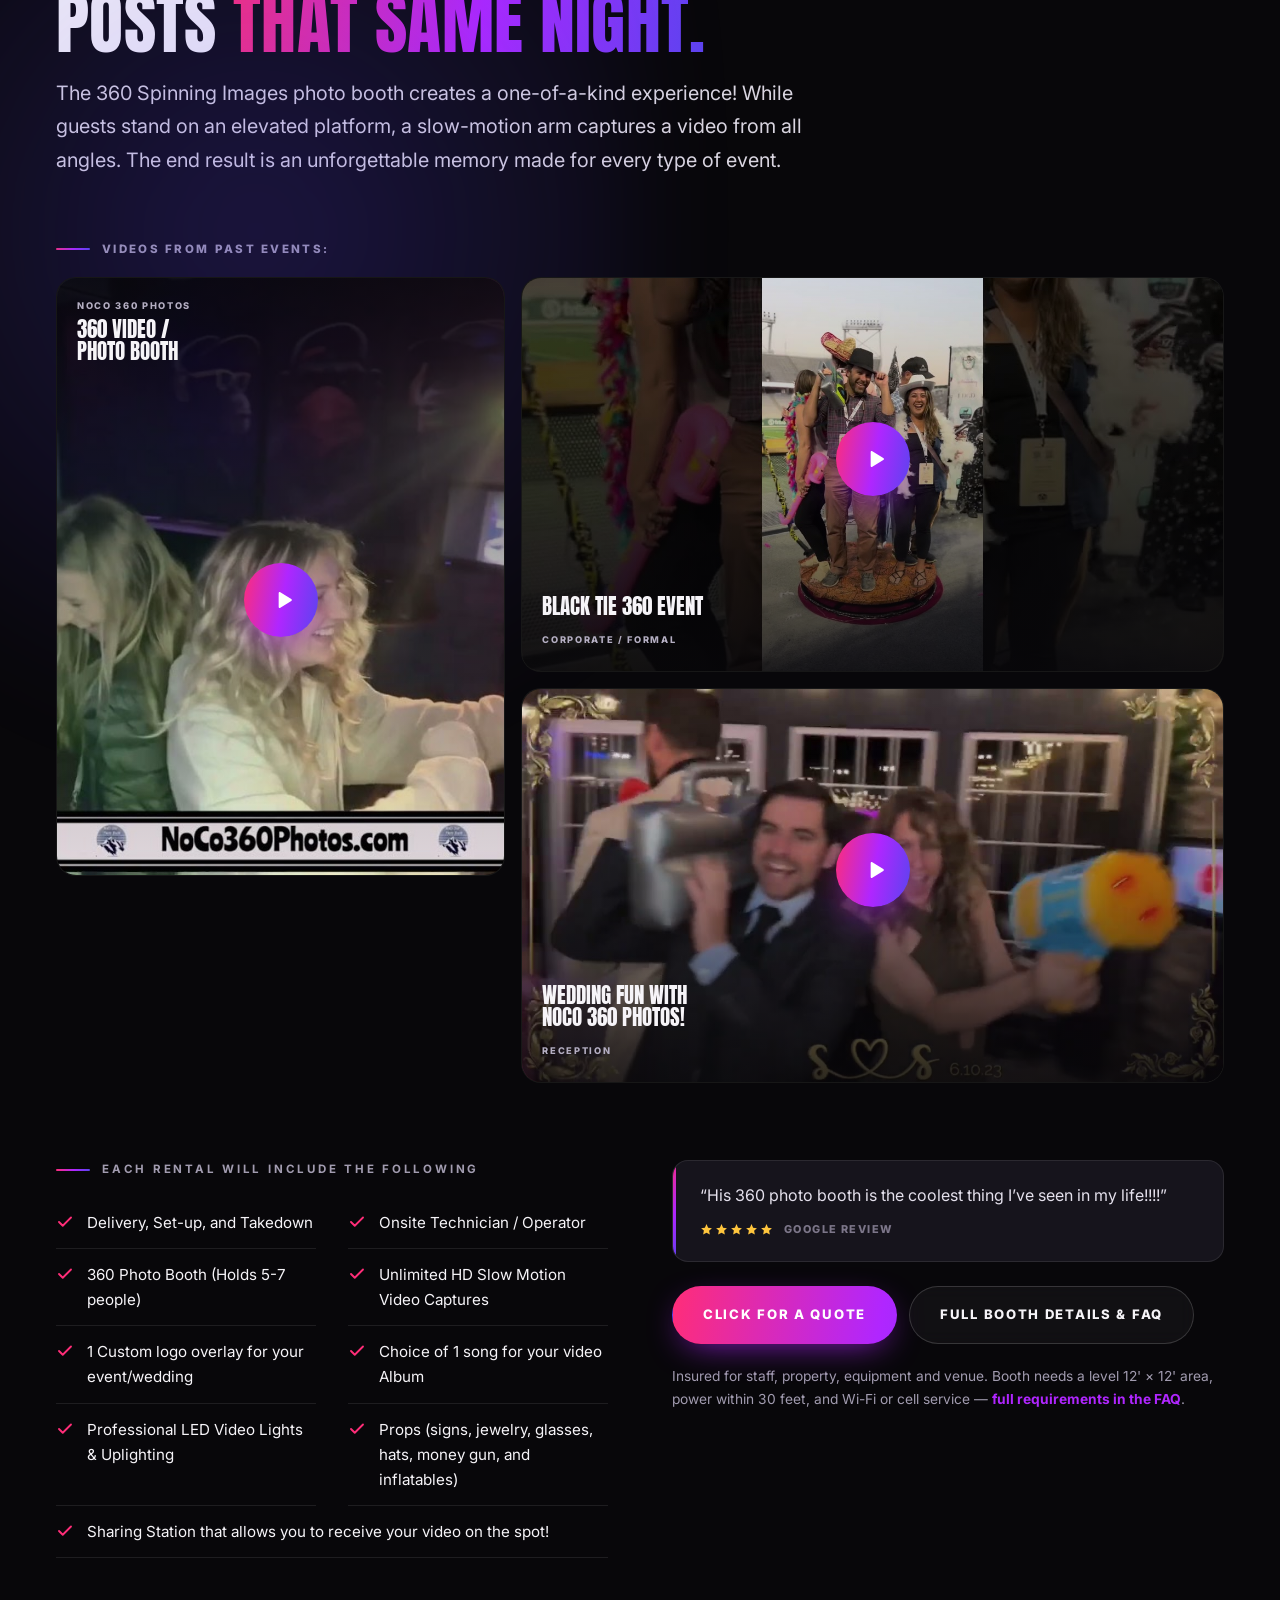
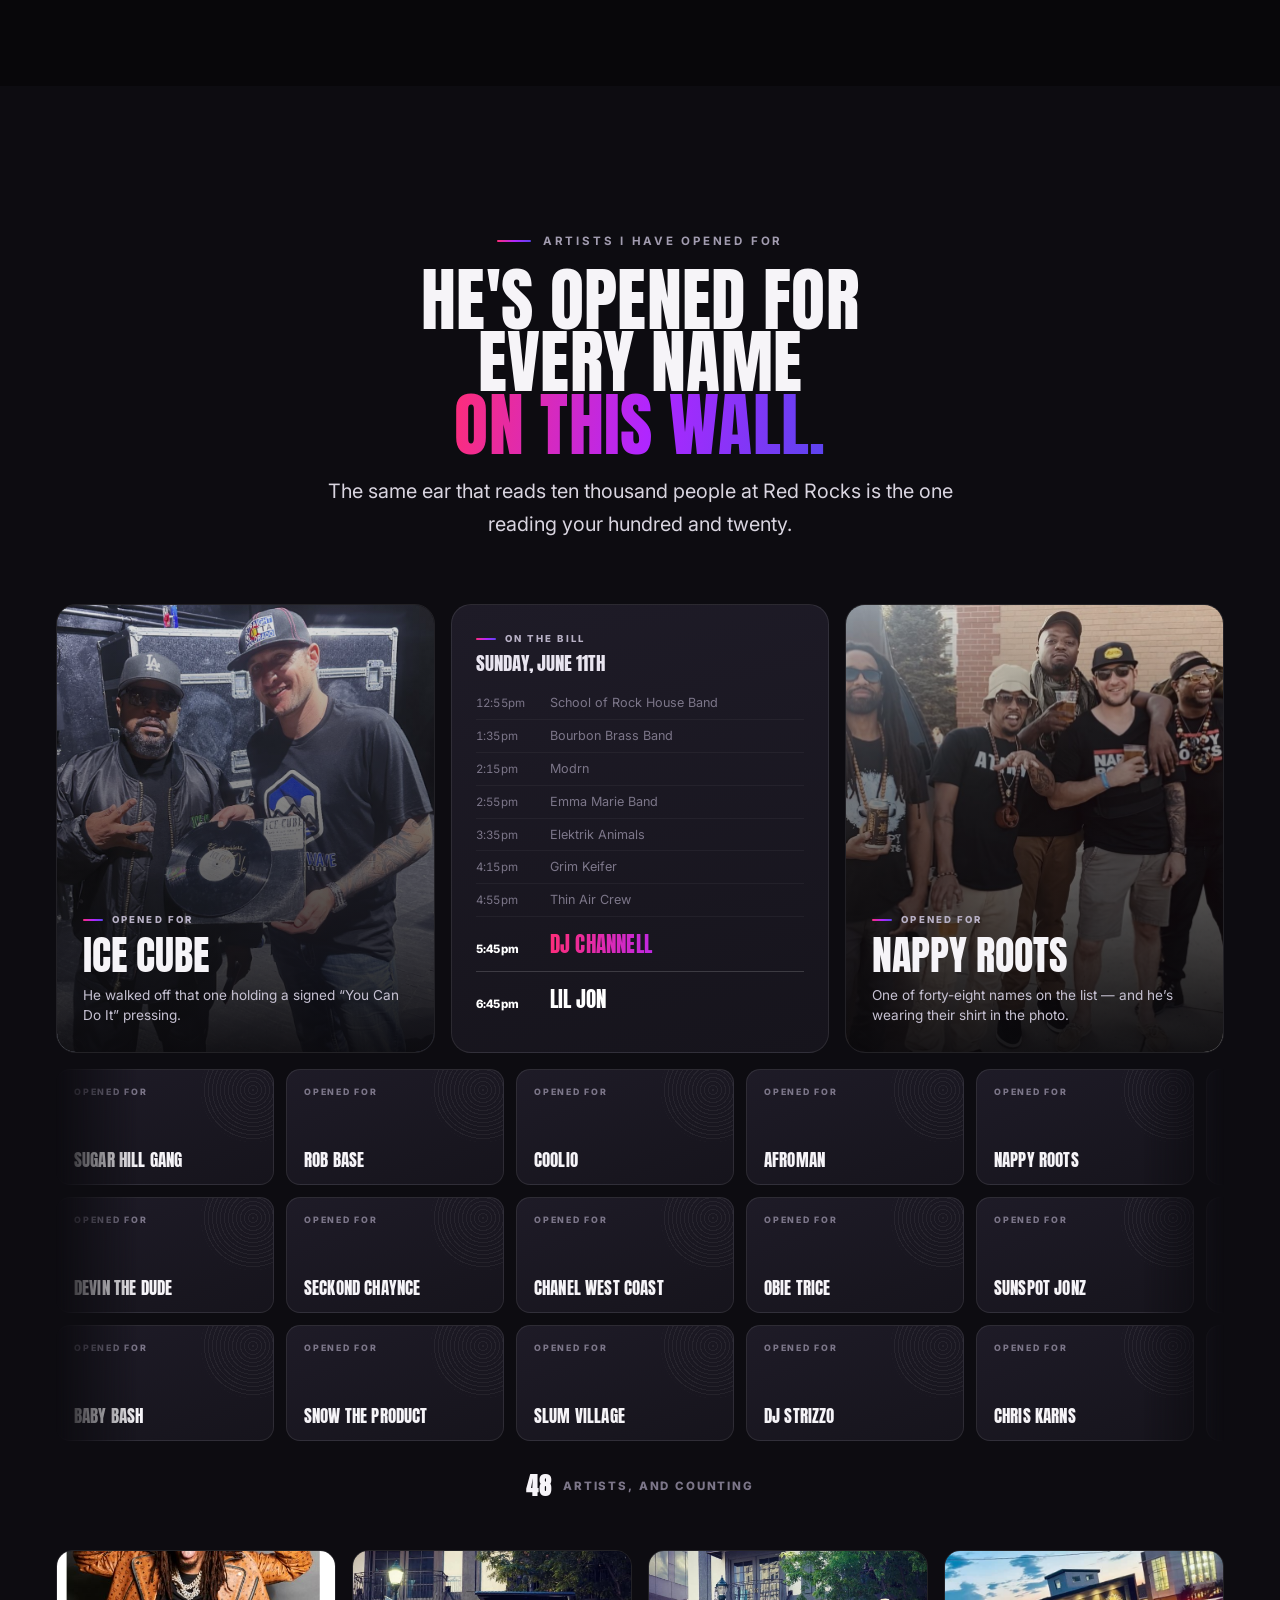
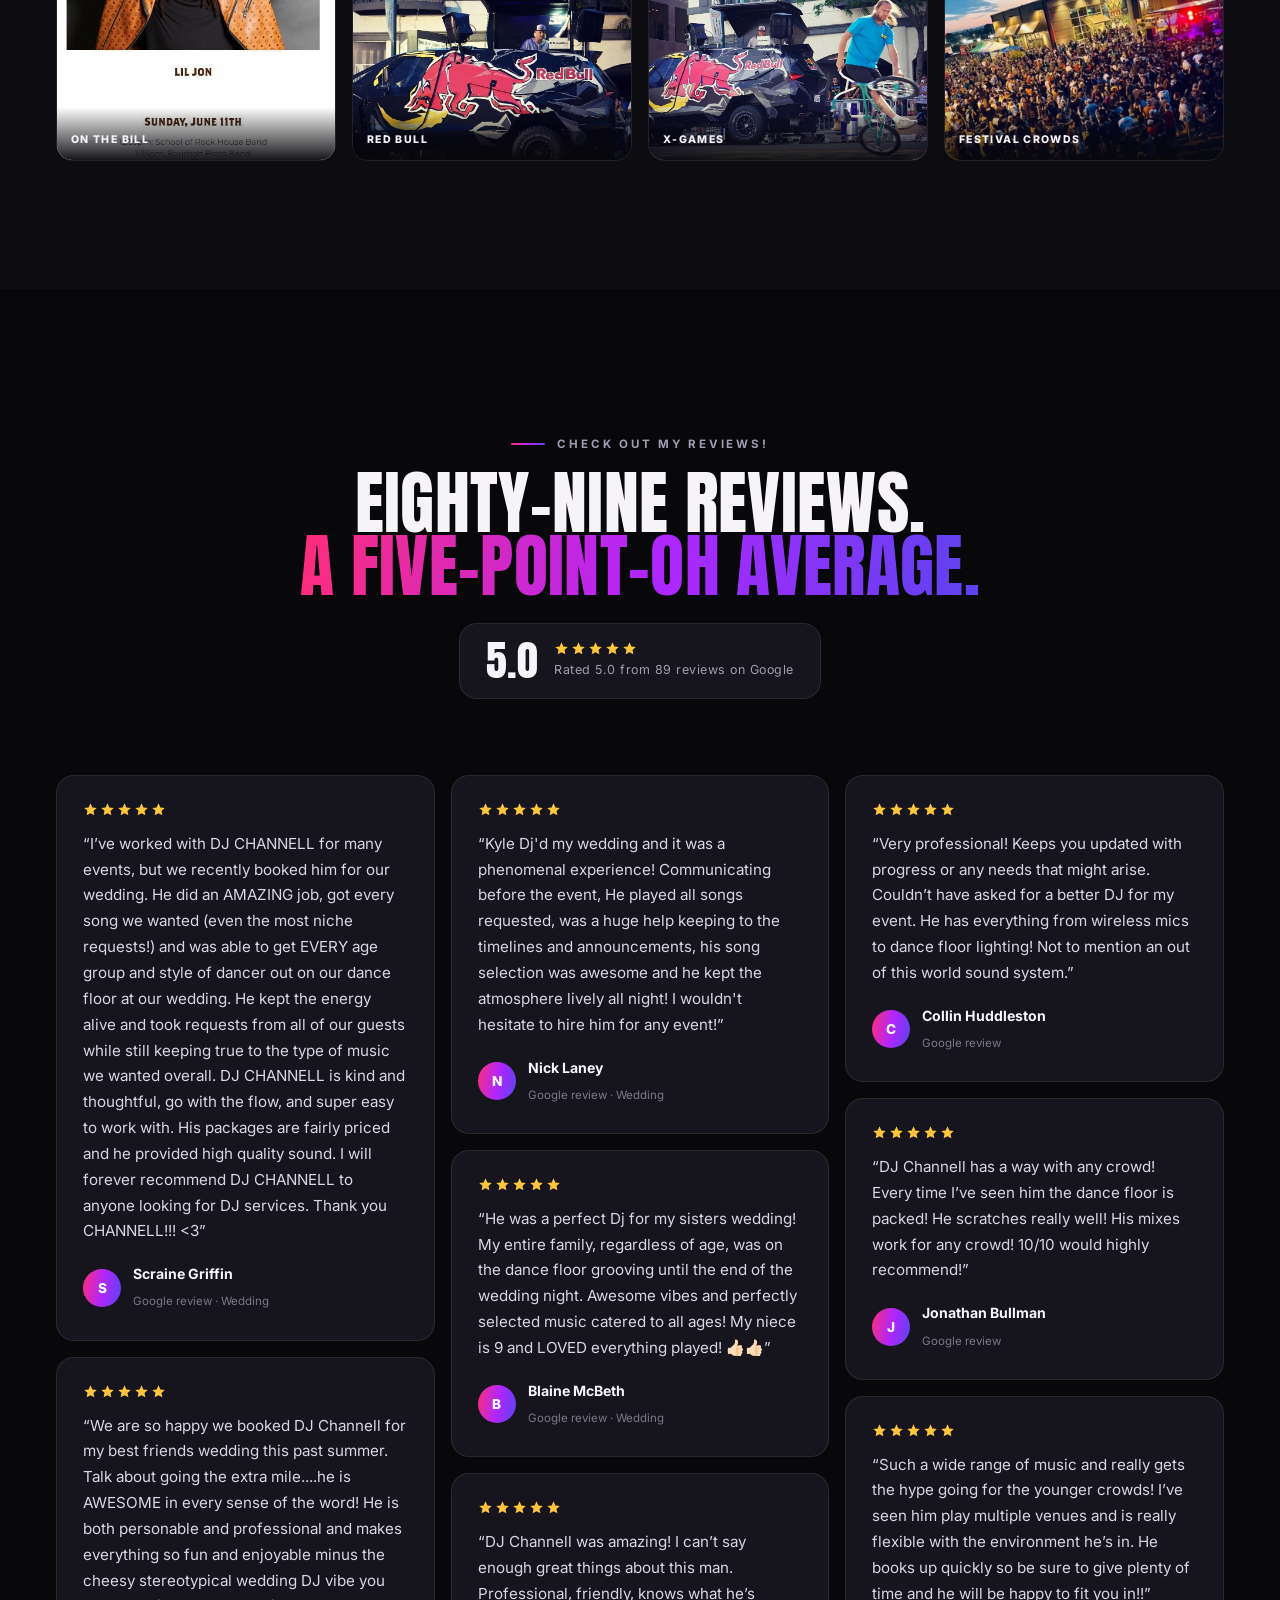
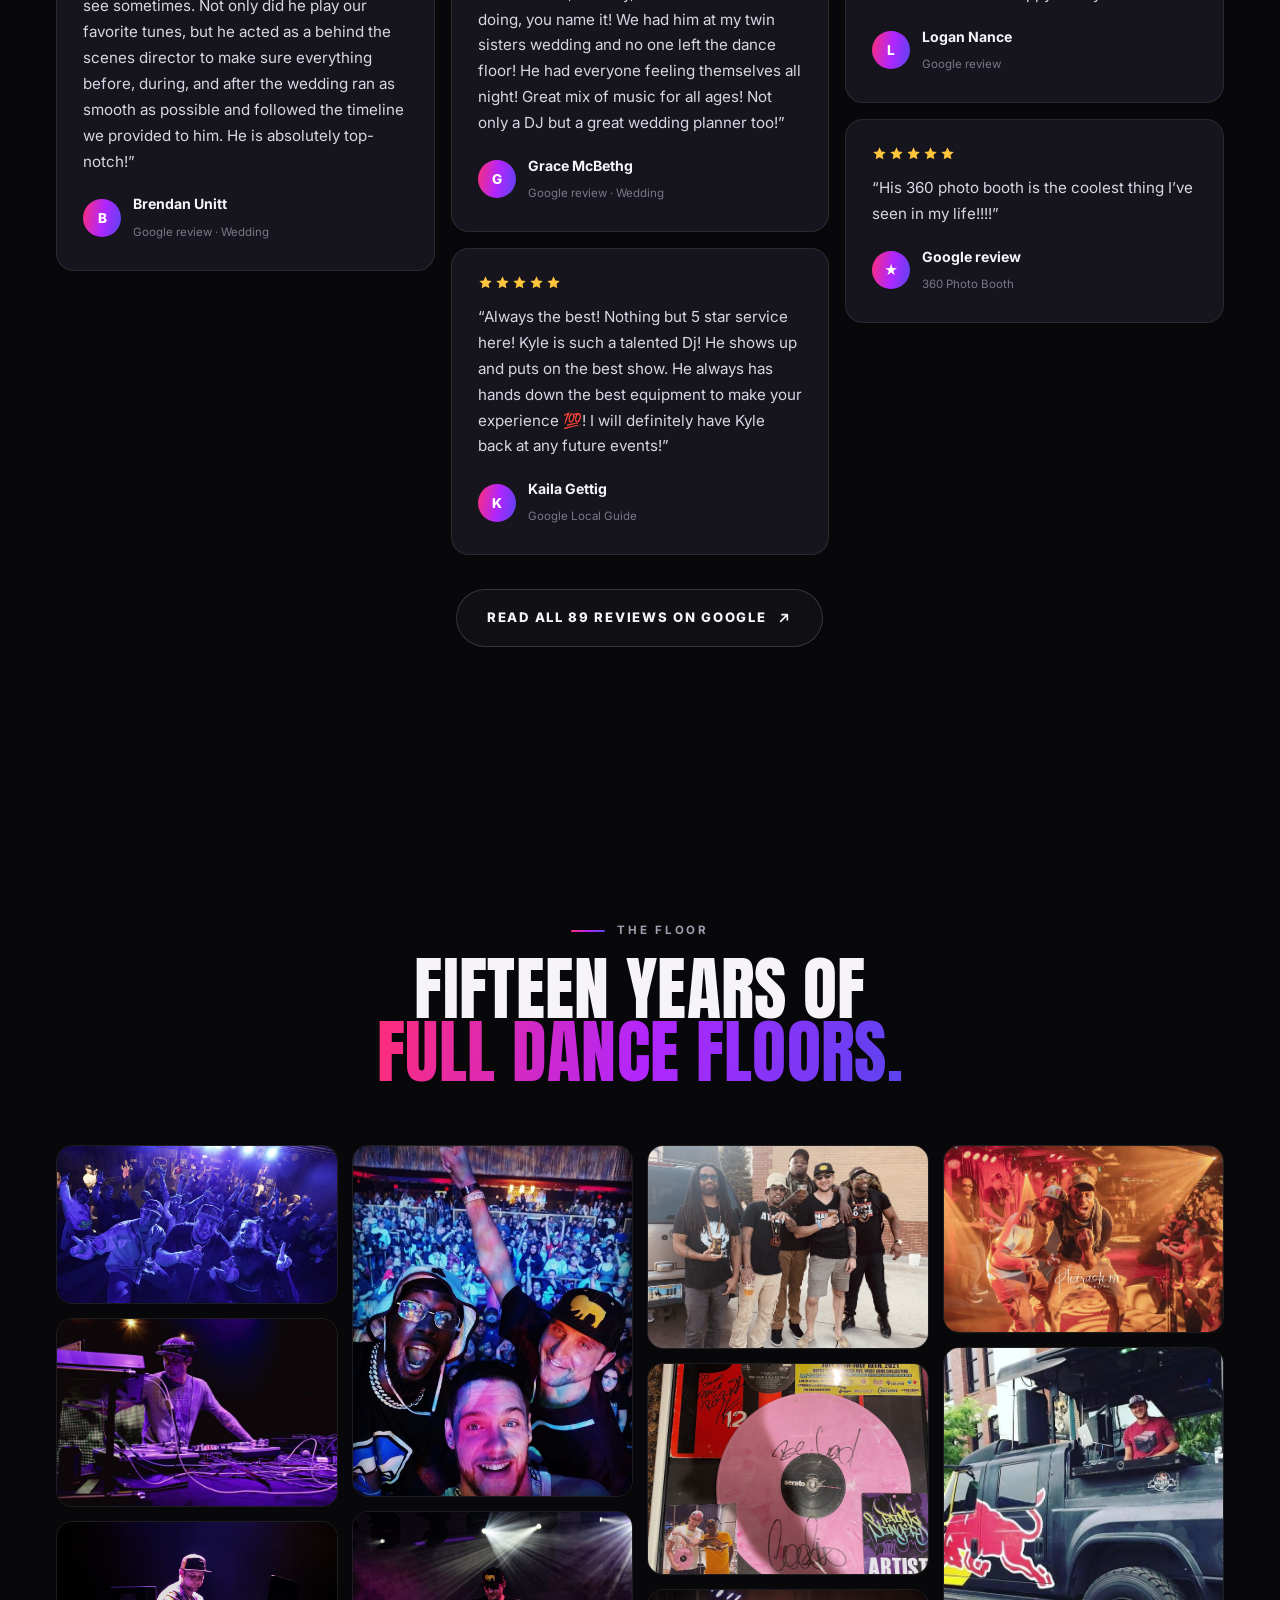
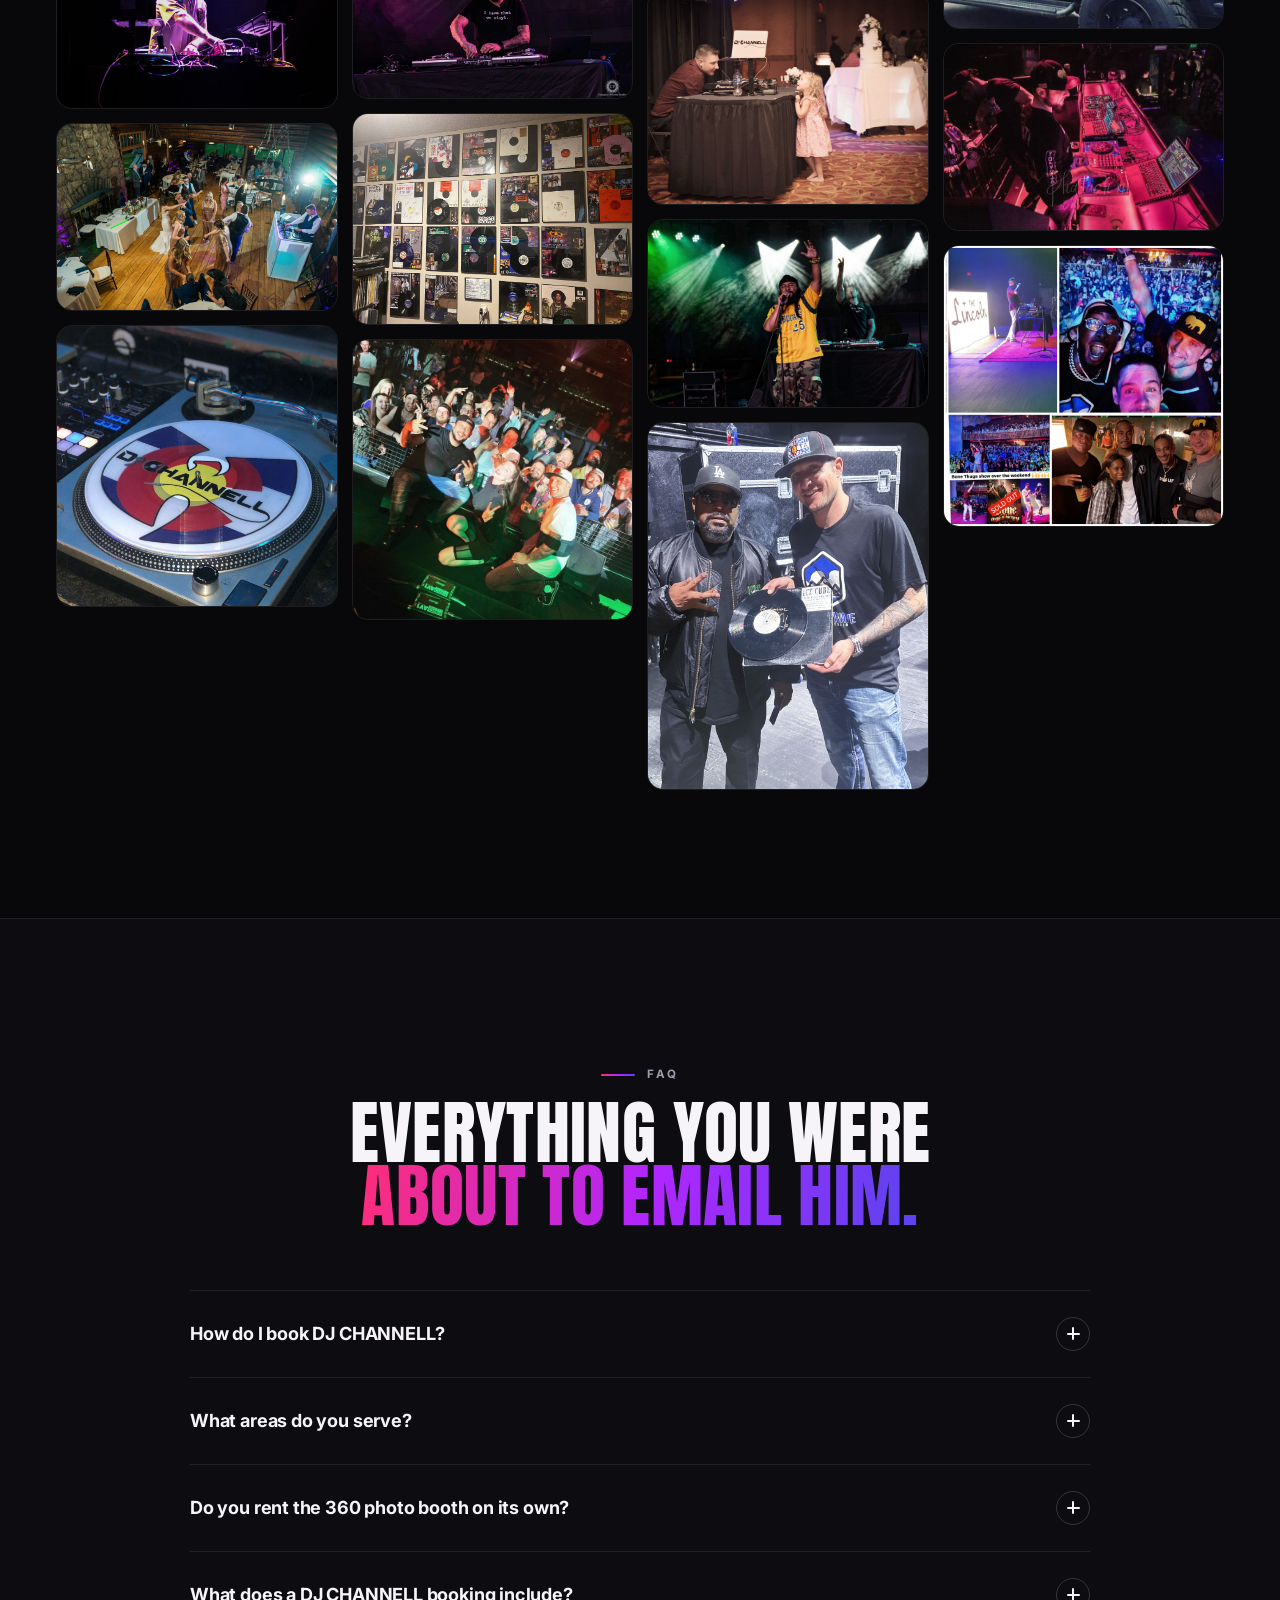
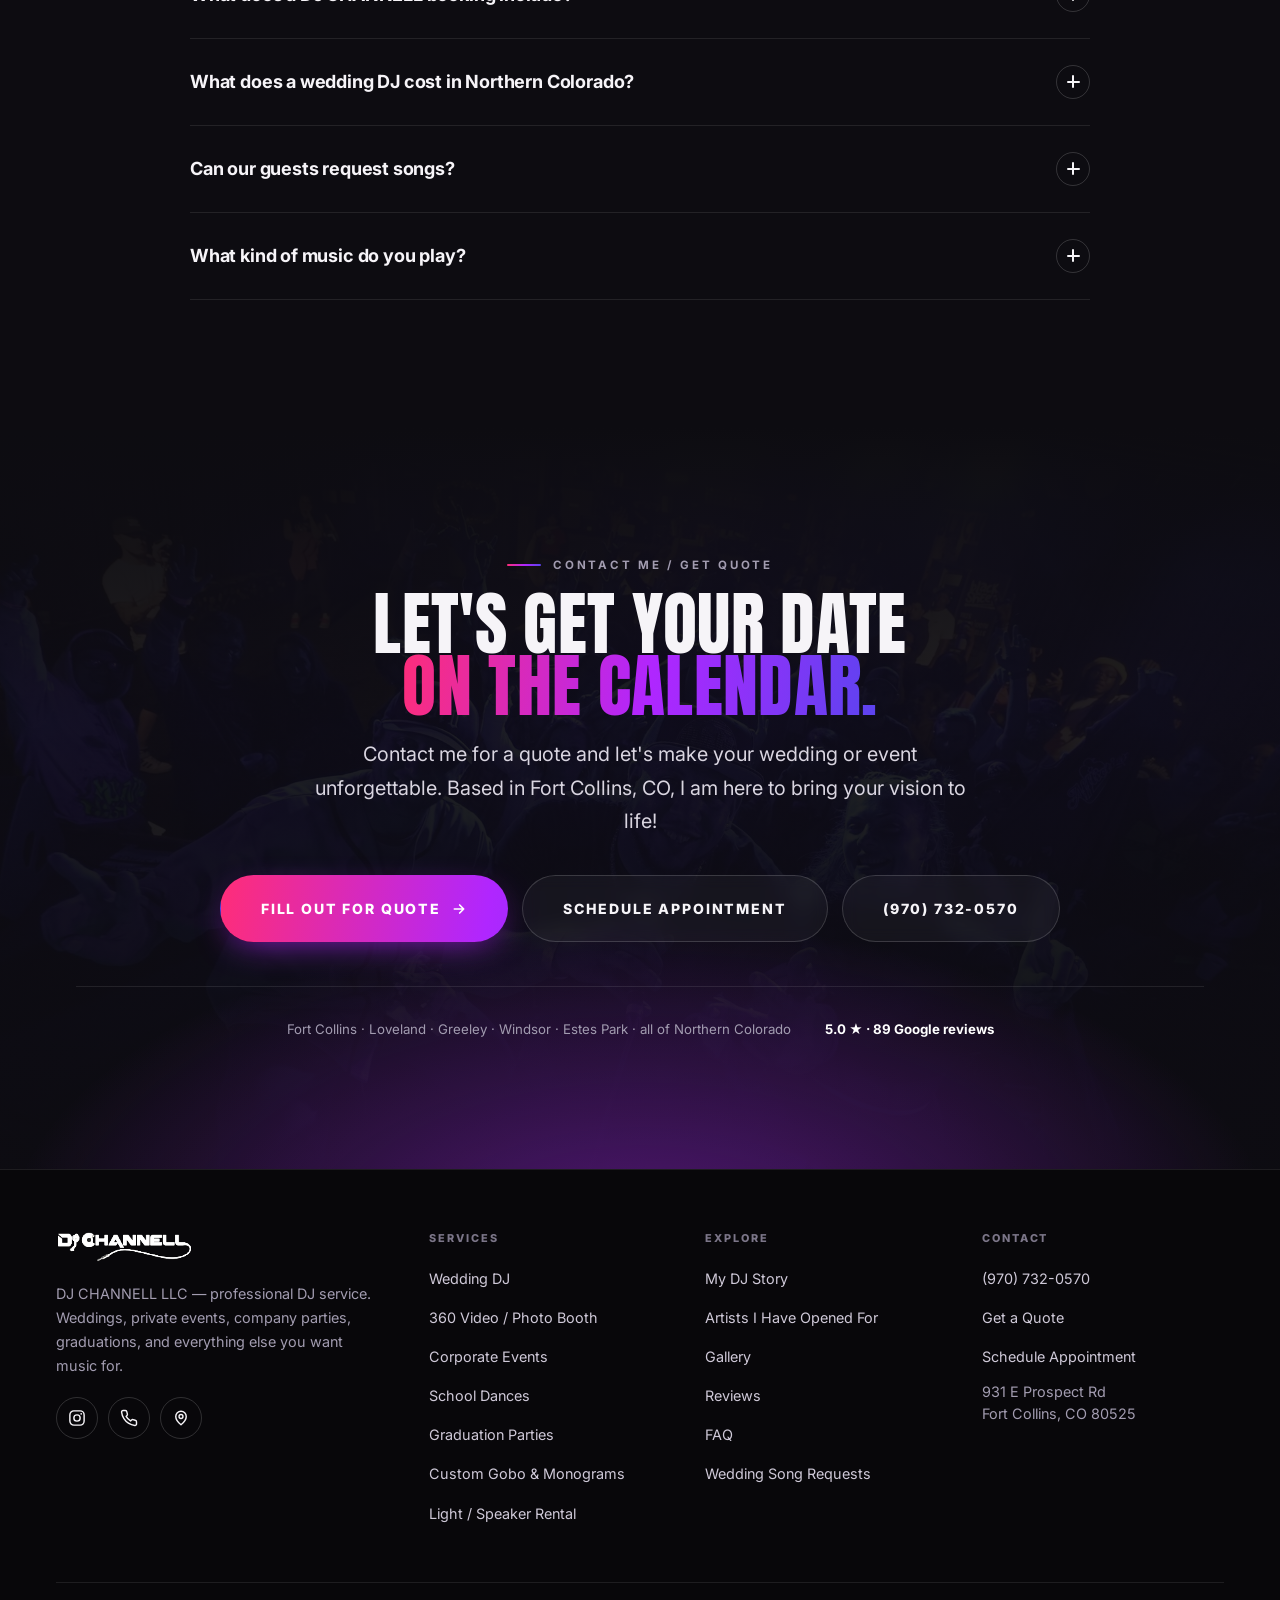
==== commit ad390e24: "Let og:title say something the share image doesn't The card image already states the service, the ci" ====
--- a/index.html
+++ b/index.html
@@ -15,7 +15,7 @@
 <meta property="og:type" content="website">
 <meta property="og:site_name" content="DJ CHANNELL">
 <meta property="og:url" content="https://dj-channel.vercel.app/">
-<meta property="og:title" content="DJ CHANNELL | Wedding &amp; Event DJ in Fort Collins, CO">
+<meta property="og:title" content="DJ CHANNELL — I promise it will be a dance party.">
 <meta property="og:description" content="Full-time wedding and event DJ in Fort Collins, Loveland and Northern Colorado. Open format, 15+ years, 5.0 from 89 Google reviews.">
 <meta property="og:image" content="https://dj-channel.vercel.app/assets/img/og-cover.jpg">
 <meta property="og:image:width" content="1200">
@@ -25,7 +25,7 @@
 <meta property="og:locale" content="en_US">
 <meta name="twitter:card" content="summary_large_image">
 <meta name="twitter:image" content="https://dj-channel.vercel.app/assets/img/og-cover.jpg">
-<meta name="twitter:title" content="DJ CHANNELL | Wedding &amp; Event DJ in Fort Collins, CO">
+<meta name="twitter:title" content="DJ CHANNELL — I promise it will be a dance party.">
 <meta name="twitter:description" content="Full-time wedding and event DJ in Fort Collins, Loveland and Northern Colorado. Open format, 15+ years, 5.0 from 89 Google reviews.">
 <meta name="theme-color" content="#08070A">
 
